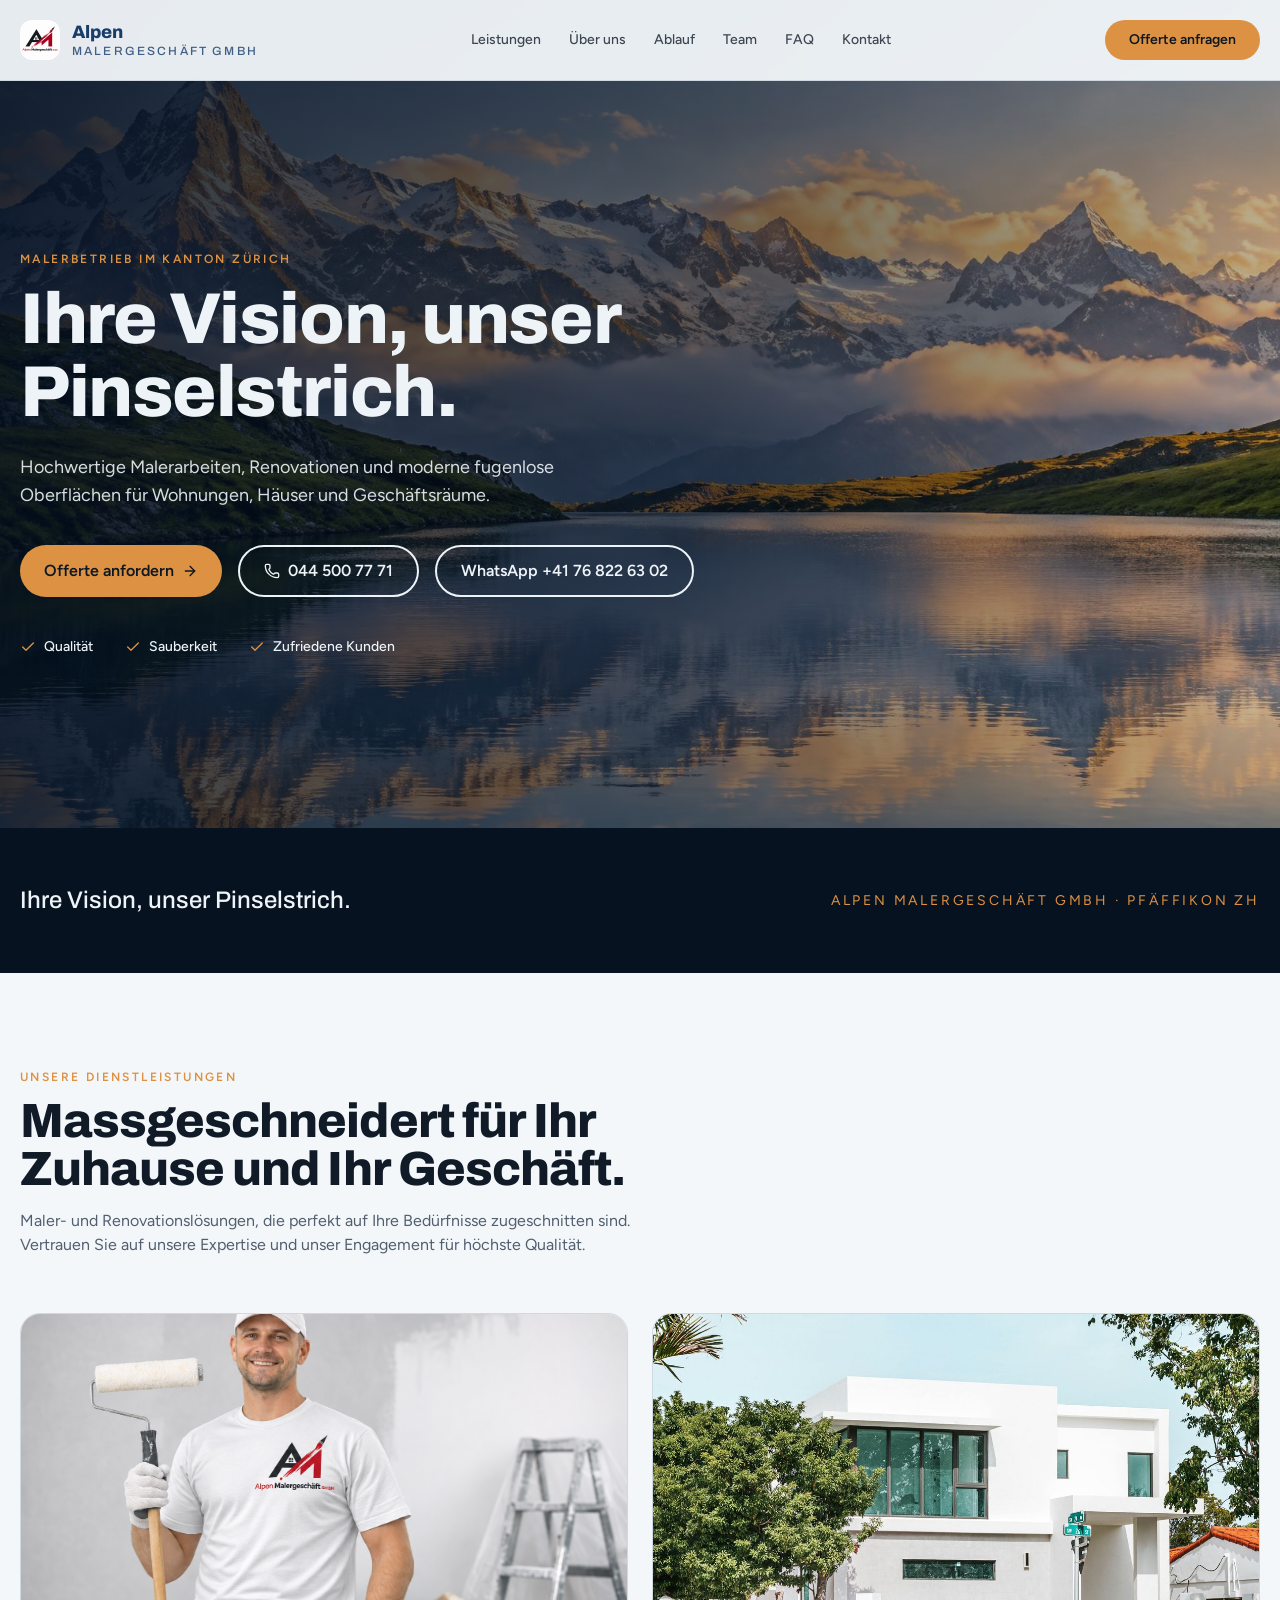
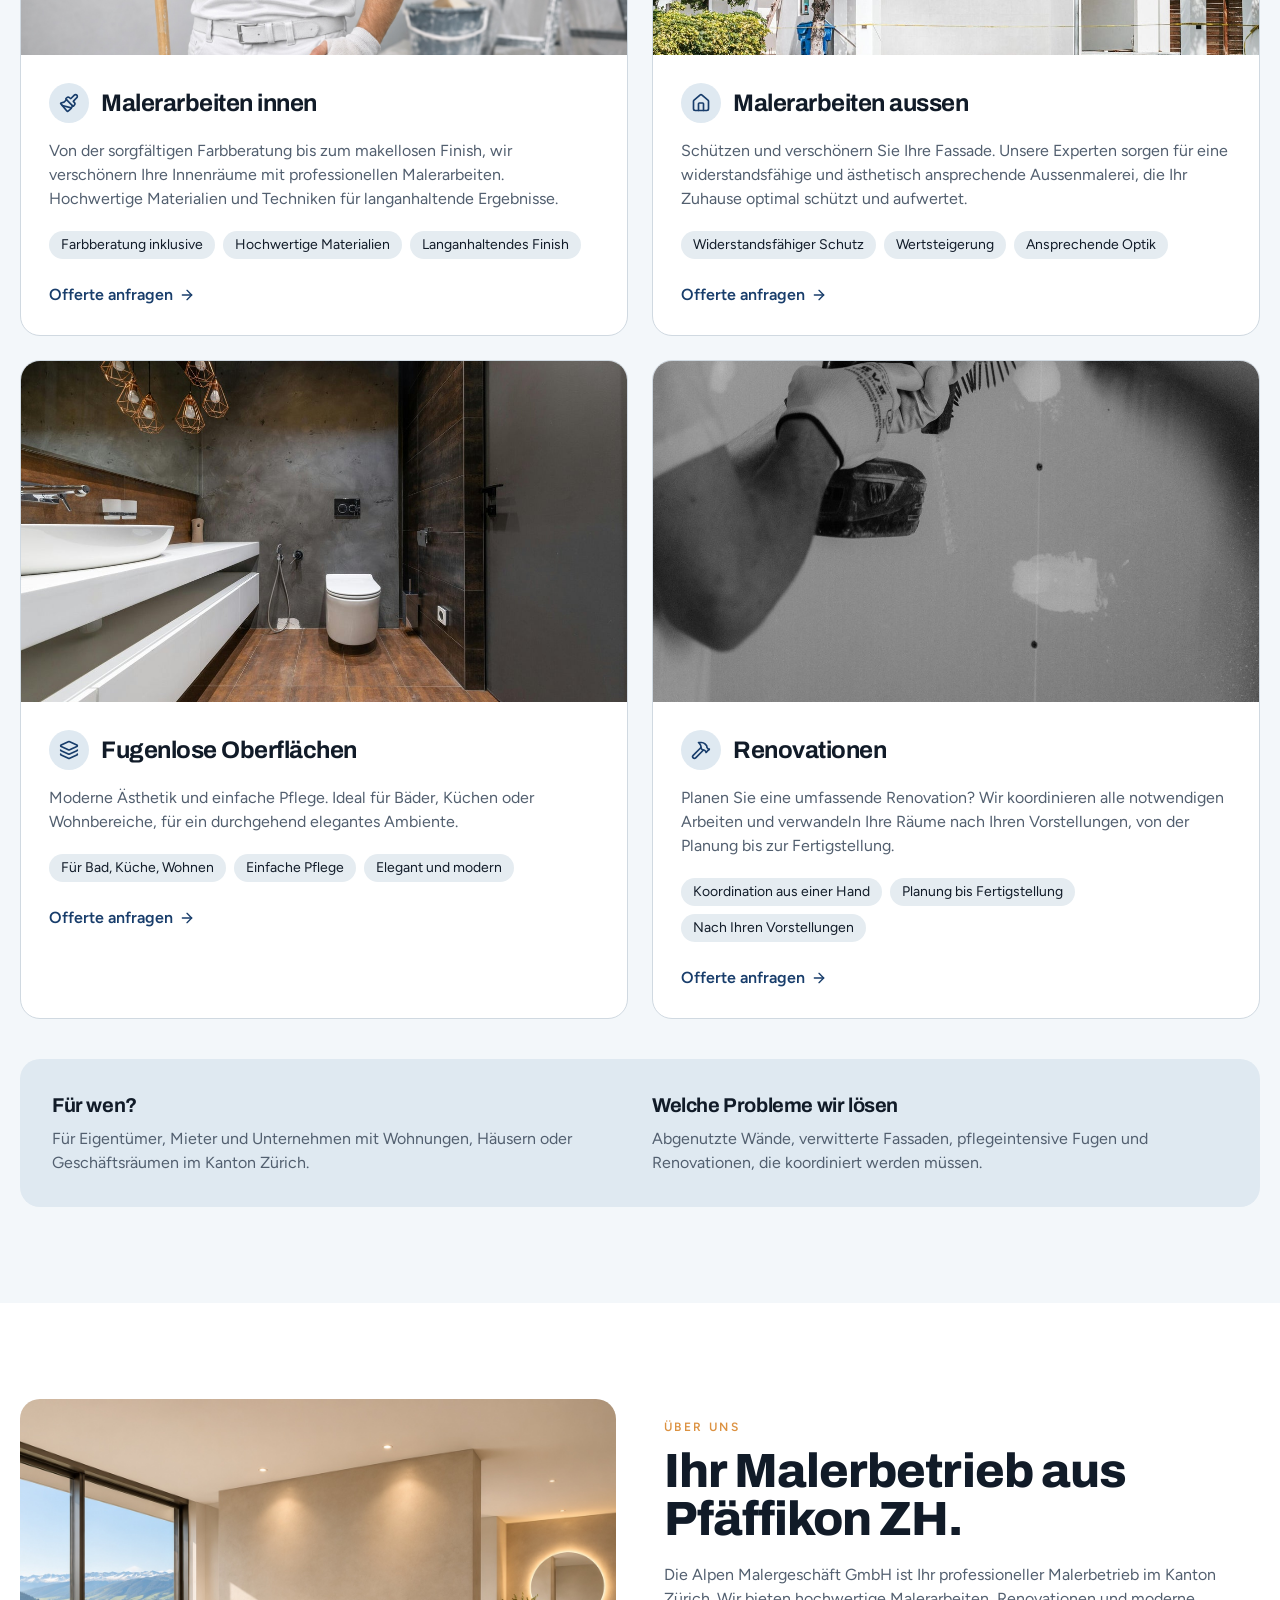
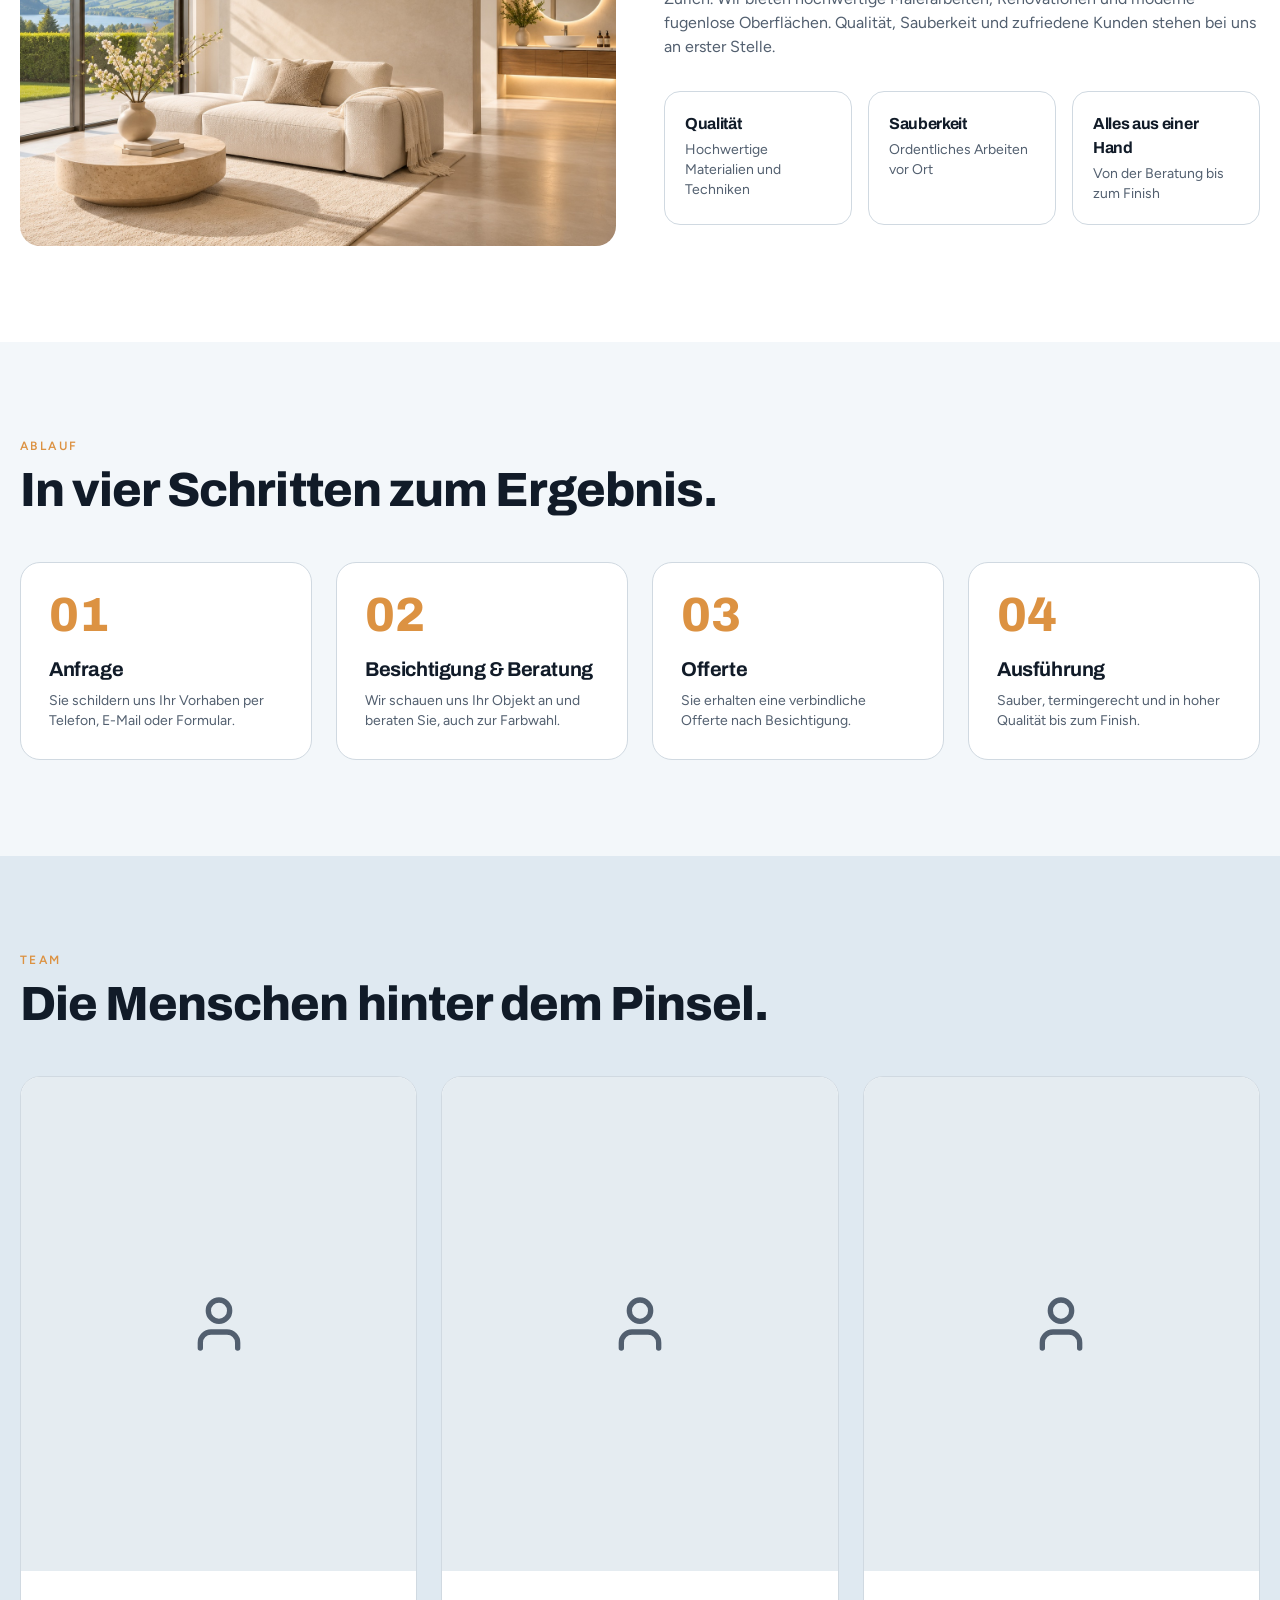
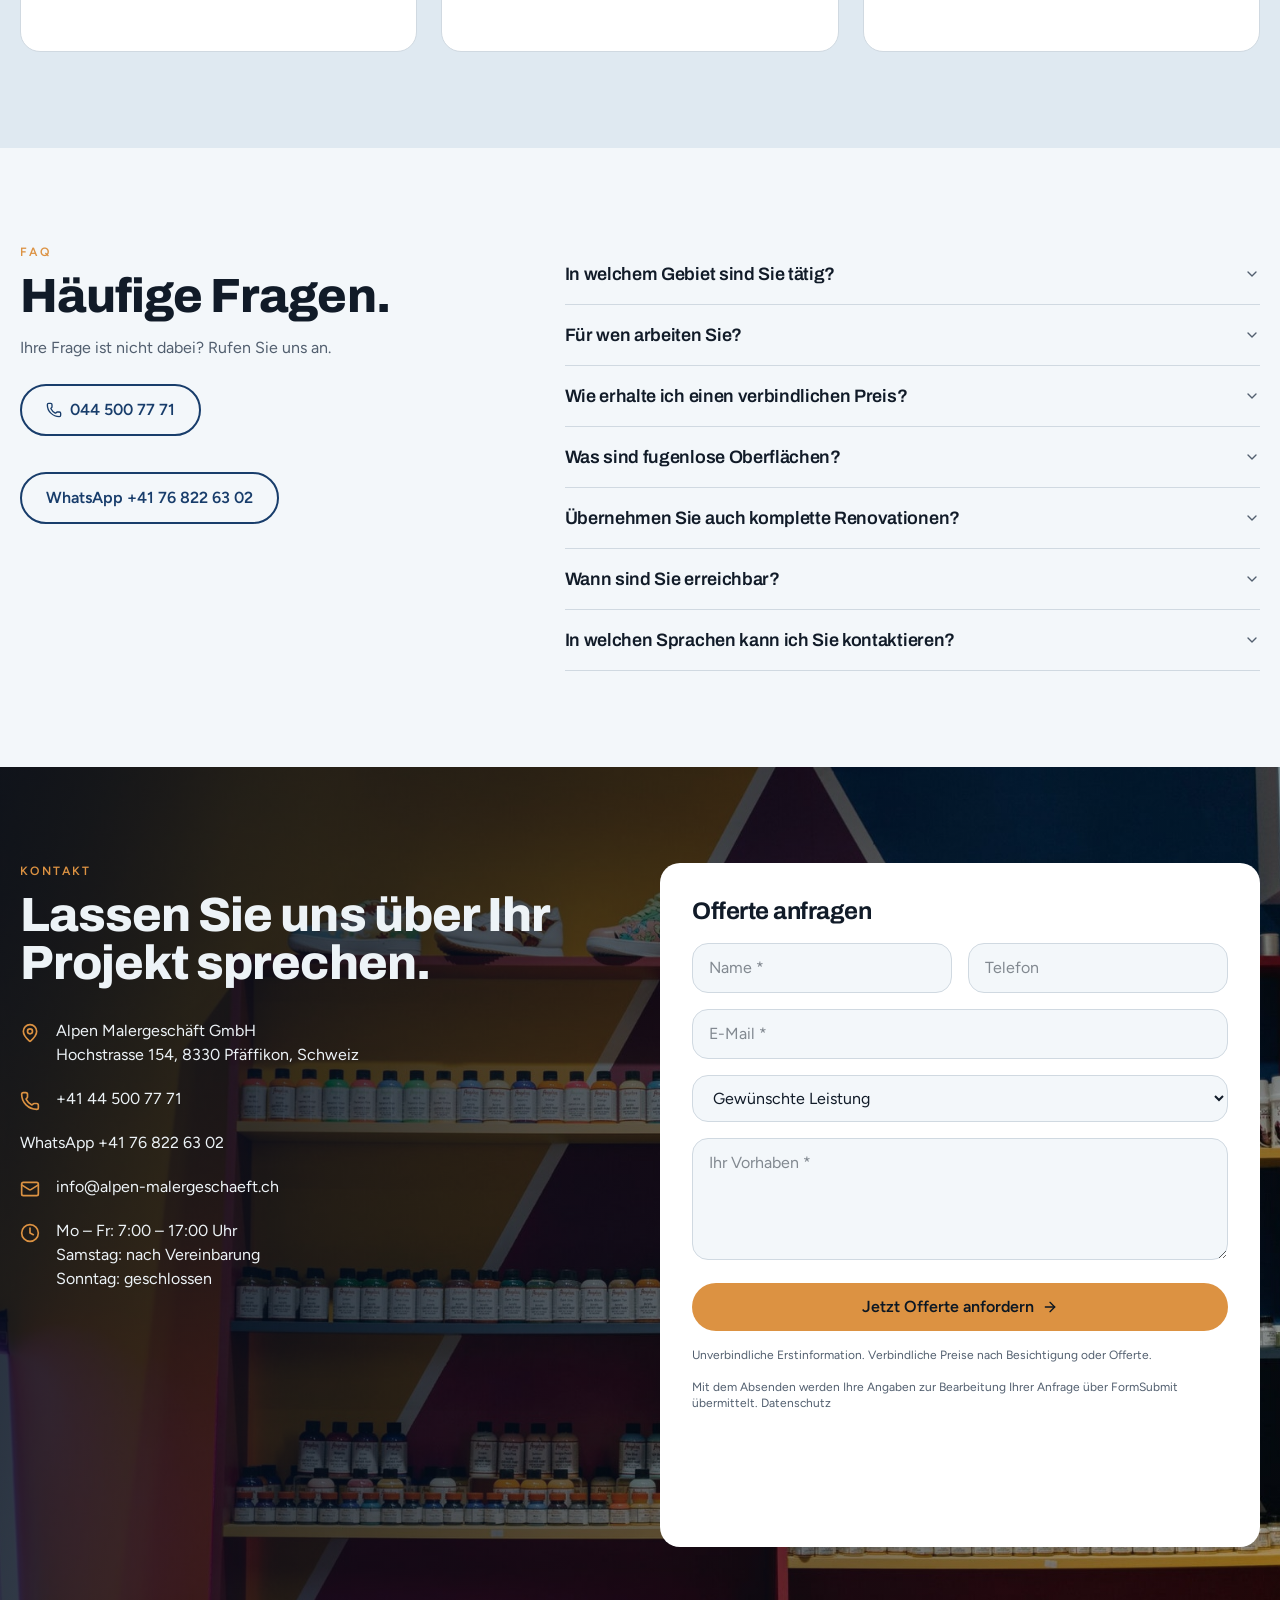
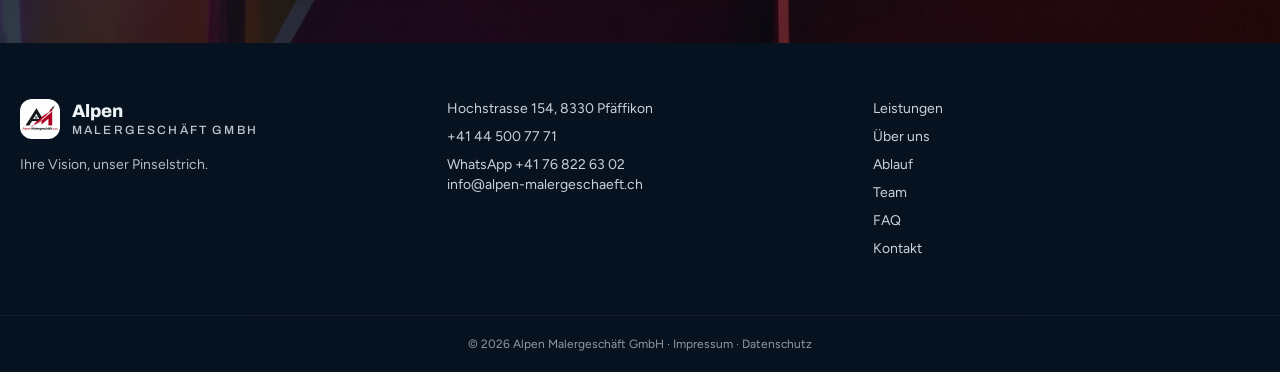
==== index.html @ bbb84a8a "Replace About logo image with interior scene and add WhatsApp contact links" ====
<!doctype html>
<html lang="de-CH"><head><meta charset="utf-8"><meta name="viewport" content="width=device-width, initial-scale=1"><link rel="stylesheet" href="assets/design.css" data-precedence="default"><link rel="stylesheet" href="https://fonts.googleapis.com/css2?family=Archivo:wght@500;700;800&amp;family=Figtree:wght@400;500;600&amp;display=swap" data-precedence="default"><title>Alpen Malergeschäft GmbH | Malerbetrieb in Pfäffikon ZH</title><meta name="description" content="Malerarbeiten innen und aussen, fugenlose Oberflächen und Renovationen im Kanton Zürich. Jetzt unverbindlich Offerte anfordern."><meta name="robots" content="index, follow"><meta property="og:title" content="Alpen Malergeschäft GmbH | Malerbetrieb in Pfäffikon ZH"><meta property="og:description" content="Malerarbeiten innen und aussen, fugenlose Oberflächen und Renovationen im Kanton Zürich. Jetzt unverbindlich Offerte anfordern."><meta property="og:type" content="website"><meta name="twitter:card" content="summary_large_image"><link rel="icon" type="image/png" href="assets/alpen-logo.png"><link rel="preconnect" href="https://fonts.googleapis.com">

<meta name="twitter:title" content="Alpen Malergeschäft GmbH | Malerbetrieb in Pfäffikon ZH"><meta name="twitter:description" content="Malerarbeiten innen und aussen, fugenlose Oberflächen und Renovationen im Kanton Zürich. Jetzt unverbindlich Offerte anfordern."><meta property="og:image" content="https://alpen-malergeschaeft.ch/assets/landscape.jpg"><meta name="twitter:image" content="https://alpen-malergeschaeft.ch/assets/landscape.jpg"><link rel="canonical" href="https://alpen-malergeschaeft.ch/"><link rel="stylesheet" href="assets/functional.css"></head><body><!--$--><div id="top"><header class="fixed inset-x-0 top-0 z-50 border-b bg-background/95 backdrop-blur transition-transform duration-300" style="transform: none;"><div class="mx-auto flex h-20 max-w-7xl items-center justify-between px-5"><a href="#top" class="flex items-center gap-3 text-primary"><img src="assets/alpen-logo-borderless.png" alt="Alpen Malergeschäft Logo" class="h-10 w-10 rounded-lg" loading="lazy" decoding="async" style="object-fit: contain;"><span class="font-display text-lg font-extrabold leading-tight">Alpen<span class="block text-xs font-medium tracking-[0.18em] uppercase opacity-80">Malergeschäft GmbH</span></span></a><nav class="hidden items-center gap-7 lg:flex"><a href="#leistungen" class="text-sm font-medium text-foreground/80 underline-offset-8 transition hover:text-primary hover:underline">Leistungen</a><a href="#ueber-uns" class="text-sm font-medium text-foreground/80 underline-offset-8 transition hover:text-primary hover:underline">Über uns</a><a href="#ablauf" class="text-sm font-medium text-foreground/80 underline-offset-8 transition hover:text-primary hover:underline">Ablauf</a><a href="#team" class="text-sm font-medium text-foreground/80 underline-offset-8 transition hover:text-primary hover:underline">Team</a><a href="#faq" class="text-sm font-medium text-foreground/80 underline-offset-8 transition hover:text-primary hover:underline">FAQ</a><a href="#kontakt" class="text-sm font-medium text-foreground/80 underline-offset-8 transition hover:text-primary hover:underline">Kontakt</a></nav><div class="flex items-center gap-3"><a href="#kontakt" class="btn-primary hidden !py-2.5 text-sm sm:inline-flex">Offerte anfragen</a><button aria-label="Menü" class="rounded-full p-2 text-primary lg:hidden" id="menu-toggle" aria-expanded="false" aria-controls="mobile-nav"><svg xmlns="http://www.w3.org/2000/svg" width="24" height="24" viewBox="0 0 24 24" fill="none" stroke="currentColor" stroke-width="2" stroke-linecap="round" stroke-linejoin="round" class="lucide lucide-menu" aria-hidden="true"><path d="M4 5h16"></path><path d="M4 12h16"></path><path d="M4 19h16"></path></svg></button></div></div><nav id="mobile-nav" hidden="" aria-label="Mobile Navigation"><a href="#leistungen" class="text-sm font-medium text-foreground/80 underline-offset-8 transition hover:text-primary hover:underline">Leistungen</a><a href="#ueber-uns" class="text-sm font-medium text-foreground/80 underline-offset-8 transition hover:text-primary hover:underline">Über uns</a><a href="#ablauf" class="text-sm font-medium text-foreground/80 underline-offset-8 transition hover:text-primary hover:underline">Ablauf</a><a href="#team" class="text-sm font-medium text-foreground/80 underline-offset-8 transition hover:text-primary hover:underline">Team</a><a href="#faq" class="text-sm font-medium text-foreground/80 underline-offset-8 transition hover:text-primary hover:underline">FAQ</a><a href="#kontakt" class="text-sm font-medium text-foreground/80 underline-offset-8 transition hover:text-primary hover:underline">Kontakt</a></nav></header><section class="relative flex min-h-[92vh] items-center overflow-hidden pt-20"><img src="assets/landscape.jpg" alt="Alpen mit Bergsee im Morgenlicht" width="1920" height="1088" class="absolute inset-0 h-full w-full object-cover" loading="eager" fetchpriority="high" decoding="async"><div class="absolute inset-0" style="background:var(--overlay)"></div><div class="relative mx-auto w-full max-w-7xl px-5 py-20 text-ink-foreground"><p class="eyebrow">Malerbetrieb im Kanton Zürich</p><h1 class="mt-4 max-w-3xl text-5xl font-extrabold leading-[1.02] sm:text-7xl">Ihre Vision, unser Pinselstrich.</h1><p class="mt-6 max-w-xl text-lg opacity-90">Hochwertige Malerarbeiten, Renovationen und moderne fugenlose Oberflächen für Wohnungen, Häuser und Geschäftsräume.</p><div class="mt-9 flex flex-wrap gap-4" style="flex-wrap: wrap;"><a href="#kontakt" class="btn-primary">Offerte anfordern <svg xmlns="http://www.w3.org/2000/svg" width="24" height="24" viewBox="0 0 24 24" fill="none" stroke="currentColor" stroke-width="2" stroke-linecap="round" stroke-linejoin="round" class="lucide lucide-arrow-right h-4 w-4" aria-hidden="true"><path d="M5 12h14"></path><path d="m12 5 7 7-7 7"></path></svg></a><a href="tel:+41445007771" class="btn-secondary"><svg xmlns="http://www.w3.org/2000/svg" width="24" height="24" viewBox="0 0 24 24" fill="none" stroke="currentColor" stroke-width="2" stroke-linecap="round" stroke-linejoin="round" class="lucide lucide-phone h-4 w-4" aria-hidden="true"><path d="M13.832 16.568a1 1 0 0 0 1.213-.303l.355-.465A2 2 0 0 1 17 15h3a2 2 0 0 1 2 2v3a2 2 0 0 1-2 2A18 18 0 0 1 2 4a2 2 0 0 1 2-2h3a2 2 0 0 1 2 2v3a2 2 0 0 1-.8 1.6l-.468.351a1 1 0 0 0-.292 1.233 14 14 0 0 0 6.392 6.384"></path></svg> 044 500 77 71</a><a href="https://wa.me/41768226302" class="btn-secondary" target="_blank" rel="noopener noreferrer" data-whatsapp="true">WhatsApp +41 76 822 63 02</a></div><ul class="mt-10 flex flex-wrap gap-x-8 gap-y-3 text-sm font-medium"><li class="flex items-center gap-2"><svg xmlns="http://www.w3.org/2000/svg" width="24" height="24" viewBox="0 0 24 24" fill="none" stroke="currentColor" stroke-width="2" stroke-linecap="round" stroke-linejoin="round" class="lucide lucide-check h-4 w-4 text-accent" aria-hidden="true"><path d="M20 6 9 17l-5-5"></path></svg>Qualität</li><li class="flex items-center gap-2"><svg xmlns="http://www.w3.org/2000/svg" width="24" height="24" viewBox="0 0 24 24" fill="none" stroke="currentColor" stroke-width="2" stroke-linecap="round" stroke-linejoin="round" class="lucide lucide-check h-4 w-4 text-accent" aria-hidden="true"><path d="M20 6 9 17l-5-5"></path></svg>Sauberkeit</li><li class="flex items-center gap-2"><svg xmlns="http://www.w3.org/2000/svg" width="24" height="24" viewBox="0 0 24 24" fill="none" stroke="currentColor" stroke-width="2" stroke-linecap="round" stroke-linejoin="round" class="lucide lucide-check h-4 w-4 text-accent" aria-hidden="true"><path d="M20 6 9 17l-5-5"></path></svg>Zufriedene Kunden</li></ul></div></section><section class="bg-ink text-ink-foreground"><div class="mx-auto grid max-w-7xl items-center gap-8 px-5 py-14 md:grid-cols-[1fr_auto]"><blockquote class="font-display text-xl font-medium leading-snug sm:text-2xl">Ihre Vision, unser Pinselstrich.</blockquote><p class="text-sm uppercase tracking-[0.2em] text-accent">Alpen Malergeschäft GmbH · Pfäffikon ZH</p></div></section><section id="leistungen" class="mx-auto max-w-7xl scroll-mt-24 px-5 py-24"><div class="max-w-2xl"><p class="eyebrow">Unsere Dienstleistungen</p><h2 class="mt-3 text-4xl font-extrabold sm:text-5xl">Massgeschneidert für Ihr Zuhause und Ihr Geschäft.</h2><p class="mt-4 text-muted-foreground">Maler- und Renovationslösungen, die perfekt auf Ihre Bedürfnisse zugeschnitten sind. Vertrauen Sie auf unsere Expertise und unser Engagement für höchste Qualität.</p></div><div class="mt-14 grid gap-6 md:grid-cols-2"><article class="card-lift group overflow-hidden border"><div class="aspect-[16/9] overflow-hidden"><img src="assets/alpen-worker-new.jpg" alt="Malerarbeiten innen" loading="lazy" class="h-full w-full object-cover transition duration-700 group-hover:scale-105" decoding="async"></div><div class="p-7"><div class="flex items-center gap-3"><span class="grid h-10 w-10 place-items-center rounded-full bg-secondary text-primary"><svg xmlns="http://www.w3.org/2000/svg" width="24" height="24" viewBox="0 0 24 24" fill="none" stroke="currentColor" stroke-width="2" stroke-linecap="round" stroke-linejoin="round" class="lucide lucide-paintbrush h-5 w-5" aria-hidden="true"><path d="m14.622 17.897-10.68-2.913"></path><path d="M18.376 2.622a1 1 0 1 1 3.002 3.002L17.36 9.643a.5.5 0 0 0 0 .707l.944.944a2.41 2.41 0 0 1 0 3.408l-.944.944a.5.5 0 0 1-.707 0L8.354 7.348a.5.5 0 0 1 0-.707l.944-.944a2.41 2.41 0 0 1 3.408 0l.944.944a.5.5 0 0 0 .707 0z"></path><path d="M9 8c-1.804 2.71-3.97 3.46-6.583 3.948a.507.507 0 0 0-.302.819l7.32 8.883a1 1 0 0 0 1.185.204C12.735 20.405 16 16.792 16 15"></path></svg></span><h3 class="text-2xl font-bold">Malerarbeiten innen</h3></div><p class="mt-4 text-muted-foreground">Von der sorgfältigen Farbberatung bis zum makellosen Finish, wir verschönern Ihre Innenräume mit professionellen Malerarbeiten. Hochwertige Materialien und Techniken für langanhaltende Ergebnisse.</p><ul class="mt-5 flex flex-wrap gap-2"><li class="rounded-full bg-muted px-3 py-1 text-sm">Farbberatung inklusive</li><li class="rounded-full bg-muted px-3 py-1 text-sm">Hochwertige Materialien</li><li class="rounded-full bg-muted px-3 py-1 text-sm">Langanhaltendes Finish</li></ul><a href="#kontakt" class="link-arrow mt-6">Offerte anfragen <svg xmlns="http://www.w3.org/2000/svg" width="24" height="24" viewBox="0 0 24 24" fill="none" stroke="currentColor" stroke-width="2" stroke-linecap="round" stroke-linejoin="round" class="lucide lucide-arrow-right h-4 w-4" aria-hidden="true"><path d="M5 12h14"></path><path d="m12 5 7 7-7 7"></path></svg></a></div></article><article class="card-lift group overflow-hidden border"><div class="aspect-[16/9] overflow-hidden"><img src="assets/exterior.jpg" alt="Malerarbeiten aussen" loading="lazy" class="h-full w-full object-cover transition duration-700 group-hover:scale-105" decoding="async"></div><div class="p-7"><div class="flex items-center gap-3"><span class="grid h-10 w-10 place-items-center rounded-full bg-secondary text-primary"><svg xmlns="http://www.w3.org/2000/svg" width="24" height="24" viewBox="0 0 24 24" fill="none" stroke="currentColor" stroke-width="2" stroke-linecap="round" stroke-linejoin="round" class="lucide lucide-house h-5 w-5" aria-hidden="true"><path d="M15 21v-8a1 1 0 0 0-1-1h-4a1 1 0 0 0-1 1v8"></path><path d="M3 10a2 2 0 0 1 .709-1.528l7-6a2 2 0 0 1 2.582 0l7 6A2 2 0 0 1 21 10v9a2 2 0 0 1-2 2H5a2 2 0 0 1-2-2z"></path></svg></span><h3 class="text-2xl font-bold">Malerarbeiten aussen</h3></div><p class="mt-4 text-muted-foreground">Schützen und verschönern Sie Ihre Fassade. Unsere Experten sorgen für eine widerstandsfähige und ästhetisch ansprechende Aussenmalerei, die Ihr Zuhause optimal schützt und aufwertet.</p><ul class="mt-5 flex flex-wrap gap-2"><li class="rounded-full bg-muted px-3 py-1 text-sm">Widerstandsfähiger Schutz</li><li class="rounded-full bg-muted px-3 py-1 text-sm">Wertsteigerung</li><li class="rounded-full bg-muted px-3 py-1 text-sm">Ansprechende Optik</li></ul><a href="#kontakt" class="link-arrow mt-6">Offerte anfragen <svg xmlns="http://www.w3.org/2000/svg" width="24" height="24" viewBox="0 0 24 24" fill="none" stroke="currentColor" stroke-width="2" stroke-linecap="round" stroke-linejoin="round" class="lucide lucide-arrow-right h-4 w-4" aria-hidden="true"><path d="M5 12h14"></path><path d="m12 5 7 7-7 7"></path></svg></a></div></article><article class="card-lift group overflow-hidden border"><div class="aspect-[16/9] overflow-hidden"><img src="assets/fugenlos.jpg" alt="Fugenlose Oberflächen" loading="lazy" class="h-full w-full object-cover transition duration-700 group-hover:scale-105" decoding="async"></div><div class="p-7"><div class="flex items-center gap-3"><span class="grid h-10 w-10 place-items-center rounded-full bg-secondary text-primary"><svg xmlns="http://www.w3.org/2000/svg" width="24" height="24" viewBox="0 0 24 24" fill="none" stroke="currentColor" stroke-width="2" stroke-linecap="round" stroke-linejoin="round" class="lucide lucide-layers h-5 w-5" aria-hidden="true"><path d="M12.83 2.18a2 2 0 0 0-1.66 0L2.6 6.08a1 1 0 0 0 0 1.83l8.58 3.91a2 2 0 0 0 1.66 0l8.58-3.9a1 1 0 0 0 0-1.83z"></path><path d="M2 12a1 1 0 0 0 .58.91l8.6 3.91a2 2 0 0 0 1.65 0l8.58-3.9A1 1 0 0 0 22 12"></path><path d="M2 17a1 1 0 0 0 .58.91l8.6 3.91a2 2 0 0 0 1.65 0l8.58-3.9A1 1 0 0 0 22 17"></path></svg></span><h3 class="text-2xl font-bold">Fugenlose Oberflächen</h3></div><p class="mt-4 text-muted-foreground">Moderne Ästhetik und einfache Pflege. Ideal für Bäder, Küchen oder Wohnbereiche, für ein durchgehend elegantes Ambiente.</p><ul class="mt-5 flex flex-wrap gap-2"><li class="rounded-full bg-muted px-3 py-1 text-sm">Für Bad, Küche, Wohnen</li><li class="rounded-full bg-muted px-3 py-1 text-sm">Einfache Pflege</li><li class="rounded-full bg-muted px-3 py-1 text-sm">Elegant und modern</li></ul><a href="#kontakt" class="link-arrow mt-6">Offerte anfragen <svg xmlns="http://www.w3.org/2000/svg" width="24" height="24" viewBox="0 0 24 24" fill="none" stroke="currentColor" stroke-width="2" stroke-linecap="round" stroke-linejoin="round" class="lucide lucide-arrow-right h-4 w-4" aria-hidden="true"><path d="M5 12h14"></path><path d="m12 5 7 7-7 7"></path></svg></a></div></article><article class="card-lift group overflow-hidden border"><div class="aspect-[16/9] overflow-hidden"><img src="assets/renovation.jpg" alt="Renovationen" loading="lazy" class="h-full w-full object-cover transition duration-700 group-hover:scale-105" decoding="async"></div><div class="p-7"><div class="flex items-center gap-3"><span class="grid h-10 w-10 place-items-center rounded-full bg-secondary text-primary"><svg xmlns="http://www.w3.org/2000/svg" width="24" height="24" viewBox="0 0 24 24" fill="none" stroke="currentColor" stroke-width="2" stroke-linecap="round" stroke-linejoin="round" class="lucide lucide-hammer h-5 w-5" aria-hidden="true"><path d="m15 12-9.373 9.373a1 1 0 0 1-3.001-3L12 9"></path><path d="m18 15 4-4"></path><path d="m21.5 11.5-1.914-1.914A2 2 0 0 1 19 8.172v-.344a2 2 0 0 0-.586-1.414l-1.657-1.657A6 6 0 0 0 12.516 3H9l1.243 1.243A6 6 0 0 1 12 8.485V10l2 2h1.172a2 2 0 0 1 1.414.586L18.5 14.5"></path></svg></span><h3 class="text-2xl font-bold">Renovationen</h3></div><p class="mt-4 text-muted-foreground">Planen Sie eine umfassende Renovation? Wir koordinieren alle notwendigen Arbeiten und verwandeln Ihre Räume nach Ihren Vorstellungen, von der Planung bis zur Fertigstellung.</p><ul class="mt-5 flex flex-wrap gap-2"><li class="rounded-full bg-muted px-3 py-1 text-sm">Koordination aus einer Hand</li><li class="rounded-full bg-muted px-3 py-1 text-sm">Planung bis Fertigstellung</li><li class="rounded-full bg-muted px-3 py-1 text-sm">Nach Ihren Vorstellungen</li></ul><a href="#kontakt" class="link-arrow mt-6">Offerte anfragen <svg xmlns="http://www.w3.org/2000/svg" width="24" height="24" viewBox="0 0 24 24" fill="none" stroke="currentColor" stroke-width="2" stroke-linecap="round" stroke-linejoin="round" class="lucide lucide-arrow-right h-4 w-4" aria-hidden="true"><path d="M5 12h14"></path><path d="m12 5 7 7-7 7"></path></svg></a></div></article></div><div class="mt-10 grid gap-6 rounded-2xl bg-secondary p-8 md:grid-cols-2"><div><h3 class="text-xl font-bold">Für wen?</h3><p class="mt-2 text-muted-foreground">Für Eigentümer, Mieter und Unternehmen mit Wohnungen, Häusern oder Geschäftsräumen im Kanton Zürich.</p></div><div><h3 class="text-xl font-bold">Welche Probleme wir lösen</h3><p class="mt-2 text-muted-foreground">Abgenutzte Wände, verwitterte Fassaden, pflegeintensive Fugen und Renovationen, die koordiniert werden müssen.</p></div></div></section><section id="ueber-uns" class="scroll-mt-24 bg-card"><div class="mx-auto grid max-w-7xl items-center gap-12 px-5 py-24 lg:grid-cols-2"><img src="assets/about-interior.jpg" alt="Heller Wohnraum mit warmen Wandoberflächen und Blick ins Grüne" loading="lazy" class="aspect-[4/3] w-full rounded-2xl object-cover" decoding="async"><div><p class="eyebrow">Über uns</p><h2 class="mt-3 text-4xl font-extrabold sm:text-5xl">Ihr Malerbetrieb aus Pfäffikon ZH.</h2><p class="mt-5 text-muted-foreground">Die Alpen Malergeschäft GmbH ist Ihr professioneller Malerbetrieb im Kanton Zürich. Wir bieten hochwertige Malerarbeiten, Renovationen und moderne fugenlose Oberflächen. Qualität, Sauberkeit und zufriedene Kunden stehen bei uns an erster Stelle.</p><div class="mt-8 grid gap-4 sm:grid-cols-3"><div class="rounded-xl border p-5"><h3 class="font-bold">Qualität</h3><p class="mt-1 text-sm text-muted-foreground">Hochwertige Materialien und Techniken</p></div><div class="rounded-xl border p-5"><h3 class="font-bold">Sauberkeit</h3><p class="mt-1 text-sm text-muted-foreground">Ordentliches Arbeiten vor Ort</p></div><div class="rounded-xl border p-5"><h3 class="font-bold">Alles aus einer Hand</h3><p class="mt-1 text-sm text-muted-foreground">Von der Beratung bis zum Finish</p></div></div></div></div></section><section id="ablauf" class="mx-auto max-w-7xl scroll-mt-24 px-5 py-24"><p class="eyebrow">Ablauf</p><h2 class="mt-3 text-4xl font-extrabold sm:text-5xl">In vier Schritten zum Ergebnis.</h2><ol class="mt-12 grid gap-6 sm:grid-cols-2 lg:grid-cols-4"><li class="card-lift border p-7"><span class="font-display text-5xl font-extrabold text-accent">0<!-- -->1</span><h3 class="mt-4 text-xl font-bold">Anfrage</h3><p class="mt-2 text-sm text-muted-foreground">Sie schildern uns Ihr Vorhaben per Telefon, E-Mail oder Formular.</p></li><li class="card-lift border p-7"><span class="font-display text-5xl font-extrabold text-accent">0<!-- -->2</span><h3 class="mt-4 text-xl font-bold">Besichtigung &amp; Beratung</h3><p class="mt-2 text-sm text-muted-foreground">Wir schauen uns Ihr Objekt an und beraten Sie, auch zur Farbwahl.</p></li><li class="card-lift border p-7"><span class="font-display text-5xl font-extrabold text-accent">0<!-- -->3</span><h3 class="mt-4 text-xl font-bold">Offerte</h3><p class="mt-2 text-sm text-muted-foreground">Sie erhalten eine verbindliche Offerte nach Besichtigung.</p></li><li class="card-lift border p-7"><span class="font-display text-5xl font-extrabold text-accent">0<!-- -->4</span><h3 class="mt-4 text-xl font-bold">Ausführung</h3><p class="mt-2 text-sm text-muted-foreground">Sauber, termingerecht und in hoher Qualität bis zum Finish.</p></li></ol></section><section id="team" class="scroll-mt-24 bg-secondary"><div class="mx-auto max-w-7xl px-5 py-24"><p class="eyebrow">Team</p><h2 class="mt-3 text-4xl font-extrabold sm:text-5xl">Die Menschen hinter dem Pinsel.</h2><div class="mt-12 grid gap-6 sm:grid-cols-3"><div class="card-lift overflow-hidden border"><div class="grid aspect-[4/5] place-items-center bg-muted text-muted-foreground"><svg xmlns="http://www.w3.org/2000/svg" width="24" height="24" viewBox="0 0 24 24" fill="none" stroke="currentColor" stroke-width="2" stroke-linecap="round" stroke-linejoin="round" class="lucide lucide-user h-16 w-16" aria-hidden="true"><path d="M19 21v-2a4 4 0 0 0-4-4H9a4 4 0 0 0-4 4v2"></path><circle cx="12" cy="7" r="4"></circle></svg></div><div class="p-5"><h3 class="font-bold"></h3><p class="text-sm text-muted-foreground"></p></div></div><div class="card-lift overflow-hidden border"><div class="grid aspect-[4/5] place-items-center bg-muted text-muted-foreground"><svg xmlns="http://www.w3.org/2000/svg" width="24" height="24" viewBox="0 0 24 24" fill="none" stroke="currentColor" stroke-width="2" stroke-linecap="round" stroke-linejoin="round" class="lucide lucide-user h-16 w-16" aria-hidden="true"><path d="M19 21v-2a4 4 0 0 0-4-4H9a4 4 0 0 0-4 4v2"></path><circle cx="12" cy="7" r="4"></circle></svg></div><div class="p-5"><h3 class="font-bold"></h3><p class="text-sm text-muted-foreground"></p></div></div><div class="card-lift overflow-hidden border"><div class="grid aspect-[4/5] place-items-center bg-muted text-muted-foreground"><svg xmlns="http://www.w3.org/2000/svg" width="24" height="24" viewBox="0 0 24 24" fill="none" stroke="currentColor" stroke-width="2" stroke-linecap="round" stroke-linejoin="round" class="lucide lucide-user h-16 w-16" aria-hidden="true"><path d="M19 21v-2a4 4 0 0 0-4-4H9a4 4 0 0 0-4 4v2"></path><circle cx="12" cy="7" r="4"></circle></svg></div><div class="p-5"><h3 class="font-bold"></h3><p class="text-sm text-muted-foreground"></p></div></div></div></div></section><section id="faq" class="mx-auto grid max-w-7xl scroll-mt-24 gap-12 px-5 py-24 lg:grid-cols-[1fr_1.4fr]"><div><p class="eyebrow">FAQ</p><h2 class="mt-3 text-4xl font-extrabold sm:text-5xl">Häufige Fragen.</h2><p class="mt-4 text-muted-foreground">Ihre Frage ist nicht dabei? Rufen Sie uns an.</p><a href="tel:+41445007771" class="btn-secondary-dark mt-6"><svg xmlns="http://www.w3.org/2000/svg" width="24" height="24" viewBox="0 0 24 24" fill="none" stroke="currentColor" stroke-width="2" stroke-linecap="round" stroke-linejoin="round" class="lucide lucide-phone h-4 w-4" aria-hidden="true"><path d="M13.832 16.568a1 1 0 0 0 1.213-.303l.355-.465A2 2 0 0 1 17 15h3a2 2 0 0 1 2 2v3a2 2 0 0 1-2 2A18 18 0 0 1 2 4a2 2 0 0 1 2-2h3a2 2 0 0 1 2 2v3a2 2 0 0 1-.8 1.6l-.468.351a1 1 0 0 0-.292 1.233 14 14 0 0 0 6.392 6.384"></path></svg> 044 500 77 71</a><div style="margin-top: 12px;"><a href="https://wa.me/41768226302" class="btn-secondary-dark mt-6" target="_blank" rel="noopener noreferrer" data-whatsapp="true">WhatsApp +41 76 822 63 02</a></div></div><div data-orientation="vertical"><div data-state="closed" data-orientation="vertical" class="border-b"><h3 data-orientation="vertical" data-state="closed" class="flex"><button type="button" aria-expanded="false" data-state="closed" data-orientation="vertical" id="faq-question-0" class="flex flex-1 items-center justify-between py-4 cursor-pointer transition-all hover:underline [&amp;[data-state=open]&gt;svg]:rotate-180 text-left text-lg font-semibold" data-radix-collection-item="" aria-controls="faq-answer-0">In welchem Gebiet sind Sie tätig?<svg xmlns="http://www.w3.org/2000/svg" width="24" height="24" viewBox="0 0 24 24" fill="none" stroke="currentColor" stroke-width="2" stroke-linecap="round" stroke-linejoin="round" class="lucide lucide-chevron-down h-4 w-4 shrink-0 text-muted-foreground transition-transform duration-200" aria-hidden="true"><path d="m6 9 6 6 6-6"></path></svg></button></h3><div id="faq-answer-0" class="faq-answer" hidden="" role="region" aria-labelledby="faq-question-0">Wir sind ein Malerbetrieb im Kanton Zürich mit Sitz an der Hochstrasse 154 in 8330 Pfäffikon.</div></div><div data-state="closed" data-orientation="vertical" class="border-b"><h3 data-orientation="vertical" data-state="closed" class="flex"><button type="button" aria-expanded="false" data-state="closed" data-orientation="vertical" id="faq-question-1" class="flex flex-1 items-center justify-between py-4 cursor-pointer transition-all hover:underline [&amp;[data-state=open]&gt;svg]:rotate-180 text-left text-lg font-semibold" data-radix-collection-item="" aria-controls="faq-answer-1">Für wen arbeiten Sie?<svg xmlns="http://www.w3.org/2000/svg" width="24" height="24" viewBox="0 0 24 24" fill="none" stroke="currentColor" stroke-width="2" stroke-linecap="round" stroke-linejoin="round" class="lucide lucide-chevron-down h-4 w-4 shrink-0 text-muted-foreground transition-transform duration-200" aria-hidden="true"><path d="m6 9 6 6 6-6"></path></svg></button></h3><div id="faq-answer-1" class="faq-answer" hidden="" role="region" aria-labelledby="faq-question-1">Wir arbeiten für Wohnungen, Häuser und Geschäftsräume, also für Privatpersonen wie auch für Unternehmen.</div></div><div data-state="closed" data-orientation="vertical" class="border-b"><h3 data-orientation="vertical" data-state="closed" class="flex"><button type="button" aria-expanded="false" data-state="closed" data-orientation="vertical" id="faq-question-2" class="flex flex-1 items-center justify-between py-4 cursor-pointer transition-all hover:underline [&amp;[data-state=open]&gt;svg]:rotate-180 text-left text-lg font-semibold" data-radix-collection-item="" aria-controls="faq-answer-2">Wie erhalte ich einen verbindlichen Preis?<svg xmlns="http://www.w3.org/2000/svg" width="24" height="24" viewBox="0 0 24 24" fill="none" stroke="currentColor" stroke-width="2" stroke-linecap="round" stroke-linejoin="round" class="lucide lucide-chevron-down h-4 w-4 shrink-0 text-muted-foreground transition-transform duration-200" aria-hidden="true"><path d="m6 9 6 6 6-6"></path></svg></button></h3><div id="faq-answer-2" class="faq-answer" hidden="" role="region" aria-labelledby="faq-question-2">Verbindliche Preise erhalten Sie nach einer Besichtigung oder mit einer Offerte. Fordern Sie diese einfach unverbindlich bei uns an.</div></div><div data-state="closed" data-orientation="vertical" class="border-b"><h3 data-orientation="vertical" data-state="closed" class="flex"><button type="button" aria-expanded="false" data-state="closed" data-orientation="vertical" id="faq-question-3" class="flex flex-1 items-center justify-between py-4 cursor-pointer transition-all hover:underline [&amp;[data-state=open]&gt;svg]:rotate-180 text-left text-lg font-semibold" data-radix-collection-item="" aria-controls="faq-answer-3">Was sind fugenlose Oberflächen?<svg xmlns="http://www.w3.org/2000/svg" width="24" height="24" viewBox="0 0 24 24" fill="none" stroke="currentColor" stroke-width="2" stroke-linecap="round" stroke-linejoin="round" class="lucide lucide-chevron-down h-4 w-4 shrink-0 text-muted-foreground transition-transform duration-200" aria-hidden="true"><path d="m6 9 6 6 6-6"></path></svg></button></h3><div id="faq-answer-3" class="faq-answer" hidden="" role="region" aria-labelledby="faq-question-3">Durchgehende Oberflächen ohne Fugen, ideal für Bäder, Küchen oder Wohnbereiche. Sie wirken modern und sind einfach zu pflegen.</div></div><div data-state="closed" data-orientation="vertical" class="border-b"><h3 data-orientation="vertical" data-state="closed" class="flex"><button type="button" aria-expanded="false" data-state="closed" data-orientation="vertical" id="faq-question-4" class="flex flex-1 items-center justify-between py-4 cursor-pointer transition-all hover:underline [&amp;[data-state=open]&gt;svg]:rotate-180 text-left text-lg font-semibold" data-radix-collection-item="" aria-controls="faq-answer-4">Übernehmen Sie auch komplette Renovationen?<svg xmlns="http://www.w3.org/2000/svg" width="24" height="24" viewBox="0 0 24 24" fill="none" stroke="currentColor" stroke-width="2" stroke-linecap="round" stroke-linejoin="round" class="lucide lucide-chevron-down h-4 w-4 shrink-0 text-muted-foreground transition-transform duration-200" aria-hidden="true"><path d="m6 9 6 6 6-6"></path></svg></button></h3><div id="faq-answer-4" class="faq-answer" hidden="" role="region" aria-labelledby="faq-question-4">Ja. Wir koordinieren alle notwendigen Arbeiten, von der Planung bis zur Fertigstellung.</div></div><div data-state="closed" data-orientation="vertical" class="border-b"><h3 data-orientation="vertical" data-state="closed" class="flex"><button type="button" aria-expanded="false" data-state="closed" data-orientation="vertical" id="faq-question-5" class="flex flex-1 items-center justify-between py-4 cursor-pointer transition-all hover:underline [&amp;[data-state=open]&gt;svg]:rotate-180 text-left text-lg font-semibold" data-radix-collection-item="" aria-controls="faq-answer-5">Wann sind Sie erreichbar?<svg xmlns="http://www.w3.org/2000/svg" width="24" height="24" viewBox="0 0 24 24" fill="none" stroke="currentColor" stroke-width="2" stroke-linecap="round" stroke-linejoin="round" class="lucide lucide-chevron-down h-4 w-4 shrink-0 text-muted-foreground transition-transform duration-200" aria-hidden="true"><path d="m6 9 6 6 6-6"></path></svg></button></h3><div id="faq-answer-5" class="faq-answer" hidden="" role="region" aria-labelledby="faq-question-5">Montag bis Freitag von 7:00 bis 17:00 Uhr. Samstag nach Vereinbarung, Sonntag geschlossen.</div></div><div data-state="closed" data-orientation="vertical" class="border-b"><h3 data-orientation="vertical" data-state="closed" class="flex"><button type="button" aria-expanded="false" data-state="closed" data-orientation="vertical" id="faq-question-6" class="flex flex-1 items-center justify-between py-4 cursor-pointer transition-all hover:underline [&amp;[data-state=open]&gt;svg]:rotate-180 text-left text-lg font-semibold" data-radix-collection-item="" aria-controls="faq-answer-6">In welchen Sprachen kann ich Sie kontaktieren?<svg xmlns="http://www.w3.org/2000/svg" width="24" height="24" viewBox="0 0 24 24" fill="none" stroke="currentColor" stroke-width="2" stroke-linecap="round" stroke-linejoin="round" class="lucide lucide-chevron-down h-4 w-4 shrink-0 text-muted-foreground transition-transform duration-200" aria-hidden="true"><path d="m6 9 6 6 6-6"></path></svg></button></h3><div id="faq-answer-6" class="faq-answer" hidden="" role="region" aria-labelledby="faq-question-6">Neben Deutsch können Sie uns auch auf Albanisch oder Englisch schreiben.</div></div></div></section><section id="kontakt" class="relative scroll-mt-20 overflow-hidden"><img src="assets/contact.jpg" alt="" class="absolute inset-0 h-full w-full object-cover" loading="lazy" decoding="async"><div class="absolute inset-0" style="background:var(--overlay)"></div><div class="relative mx-auto grid max-w-7xl gap-10 px-5 py-24 lg:grid-cols-2"><div class="text-ink-foreground"><p class="eyebrow">Kontakt</p><h2 class="mt-3 text-4xl font-extrabold sm:text-5xl">Lassen Sie uns über Ihr Projekt sprechen.</h2><ul class="mt-8 space-y-5"><li class="flex gap-4"><svg xmlns="http://www.w3.org/2000/svg" width="24" height="24" viewBox="0 0 24 24" fill="none" stroke="currentColor" stroke-width="2" stroke-linecap="round" stroke-linejoin="round" class="lucide lucide-map-pin mt-1 h-5 w-5 shrink-0 text-accent" aria-hidden="true"><path d="M20 10c0 4.993-5.539 10.193-7.399 11.799a1 1 0 0 1-1.202 0C9.539 20.193 4 14.993 4 10a8 8 0 0 1 16 0"></path><circle cx="12" cy="10" r="3"></circle></svg><span>Alpen Malergeschäft GmbH<br>Hochstrasse 154, 8330 Pfäffikon, Schweiz</span></li><li class="flex gap-4"><svg xmlns="http://www.w3.org/2000/svg" width="24" height="24" viewBox="0 0 24 24" fill="none" stroke="currentColor" stroke-width="2" stroke-linecap="round" stroke-linejoin="round" class="lucide lucide-phone mt-1 h-5 w-5 shrink-0 text-accent" aria-hidden="true"><path d="M13.832 16.568a1 1 0 0 0 1.213-.303l.355-.465A2 2 0 0 1 17 15h3a2 2 0 0 1 2 2v3a2 2 0 0 1-2 2A18 18 0 0 1 2 4a2 2 0 0 1 2-2h3a2 2 0 0 1 2 2v3a2 2 0 0 1-.8 1.6l-.468.351a1 1 0 0 0-.292 1.233 14 14 0 0 0 6.392 6.384"></path></svg><a href="tel:+41445007771" class="hover:underline">+41 44 500 77 71</a></li><div style="margin-top: 10px;"><a href="https://wa.me/41768226302" class="hover:underline" target="_blank" rel="noopener noreferrer" data-whatsapp="true">WhatsApp +41 76 822 63 02</a></div><li class="flex gap-4"><svg xmlns="http://www.w3.org/2000/svg" width="24" height="24" viewBox="0 0 24 24" fill="none" stroke="currentColor" stroke-width="2" stroke-linecap="round" stroke-linejoin="round" class="lucide lucide-mail mt-1 h-5 w-5 shrink-0 text-accent" aria-hidden="true"><path d="m22 7-8.991 5.727a2 2 0 0 1-2.009 0L2 7"></path><rect x="2" y="4" width="20" height="16" rx="2"></rect></svg><a href="mailto:info@alpen-malergeschaeft.ch" class="hover:underline">info@alpen-malergeschaeft.ch</a></li><li class="flex gap-4"><svg xmlns="http://www.w3.org/2000/svg" width="24" height="24" viewBox="0 0 24 24" fill="none" stroke="currentColor" stroke-width="2" stroke-linecap="round" stroke-linejoin="round" class="lucide lucide-clock mt-1 h-5 w-5 shrink-0 text-accent" aria-hidden="true"><circle cx="12" cy="12" r="10"></circle><path d="M12 6v6l4 2"></path></svg><span>Mo – Fr: 7:00 – 17:00 Uhr<br>Samstag: nach Vereinbarung<br>Sonntag: geschlossen</span></li></ul><iframe title="Karte" src="https://maps.google.com/maps?q=Hochstrasse%20154%2C%208330%20Pf%C3%A4ffikon&amp;z=15&amp;output=embed" loading="lazy" class="mt-8 h-56 w-full rounded-2xl border-0"></iframe></div><form class="space-y-4 rounded-2xl bg-card p-6 sm:p-8" id="quote-form" method="POST" action="https://formsubmit.co/info@alpen-malergeschaeft.ch"><p id="form-status" role="status" hidden=""></p><h3 class="text-2xl font-bold">Offerte anfragen</h3><div class="grid gap-4 sm:grid-cols-2"><div><input placeholder="Name *" class="w-full rounded-xl border bg-background px-4 py-3 outline-none transition focus:border-primary focus:ring-4 focus:ring-primary/15" name="name" id="quote-name" aria-label="Name" required="" autocomplete="name"></div><div><input placeholder="Telefon" class="w-full rounded-xl border bg-background px-4 py-3 outline-none transition focus:border-primary focus:ring-4 focus:ring-primary/15" name="phone" id="quote-phone" aria-label="Telefon" type="tel" autocomplete="tel"></div></div><div><input type="email" placeholder="E-Mail *" class="w-full rounded-xl border bg-background px-4 py-3 outline-none transition focus:border-primary focus:ring-4 focus:ring-primary/15" name="email" id="quote-email" aria-label="E-Mail" required="" autocomplete="email"></div><select name="service" class="w-full rounded-xl border bg-background px-4 py-3 outline-none transition focus:border-primary focus:ring-4 focus:ring-primary/15" id="quote-service" aria-label="Gewünschte Leistung"><option value="" disabled="" selected="">Gewünschte Leistung</option><option>Malerarbeiten innen</option><option>Malerarbeiten aussen</option><option>Fugenlose Oberflächen</option><option>Renovationen</option></select><div><textarea name="msg" rows="4" placeholder="Ihr Vorhaben *" class="w-full rounded-xl border bg-background px-4 py-3 outline-none transition focus:border-primary focus:ring-4 focus:ring-primary/15" id="quote-msg" aria-label="Ihr Vorhaben" required=""></textarea></div><button class="btn-primary w-full">Jetzt Offerte anfordern <svg xmlns="http://www.w3.org/2000/svg" width="24" height="24" viewBox="0 0 24 24" fill="none" stroke="currentColor" stroke-width="2" stroke-linecap="round" stroke-linejoin="round" class="lucide lucide-arrow-right h-4 w-4" aria-hidden="true"><path d="M5 12h14"></path><path d="m12 5 7 7-7 7"></path></svg></button><p class="text-xs text-muted-foreground">Unverbindliche Erstinformation. Verbindliche Preise nach Besichtigung oder Offerte.</p><input type="hidden" name="_subject" value="Neue Offertanfrage – Alpen Malergeschäft GmbH"><input type="hidden" name="_template" value="table"><input type="hidden" name="_next" value="https://alpen-malergeschaeft.ch/?sent=1#kontakt"><input name="_honey" tabindex="-1" autocomplete="off" hidden=""><p class="text-xs text-muted-foreground">Mit dem Absenden werden Ihre Angaben zur Bearbeitung Ihrer Anfrage über FormSubmit übermittelt. <a href="#datenschutz" data-legal="datenschutz">Datenschutz</a></p></form></div></section><footer class="bg-ink text-ink-foreground"><div class="mx-auto grid max-w-7xl gap-10 px-5 py-14 md:grid-cols-3"><div><a href="#top" class="flex items-center gap-3 text-ink-foreground"><img src="assets/alpen-logo-borderless.png" alt="Alpen Malergeschäft Logo" class="h-10 w-10 rounded-lg" loading="lazy" decoding="async" style="object-fit: contain;"><span class="font-display text-lg font-extrabold leading-tight">Alpen<span class="block text-xs font-medium tracking-[0.18em] uppercase opacity-80">Malergeschäft GmbH</span></span></a><p class="mt-4 text-sm opacity-75">Ihre Vision, unser Pinselstrich.</p></div><div class="text-sm opacity-85"><p>Hochstrasse 154, 8330 Pfäffikon</p><a href="tel:+41445007771" class="mt-2 block hover:underline">+41 44 500 77 71</a><div><a href="https://wa.me/41768226302" class="mt-2 block hover:underline" target="_blank" rel="noopener noreferrer" data-whatsapp="true">WhatsApp +41 76 822 63 02</a></div><a href="mailto:info@alpen-malergeschaeft.ch" class="block hover:underline">info@alpen-malergeschaeft.ch</a></div><div class="flex flex-col gap-2 text-sm opacity-85"><a href="#leistungen" class="hover:underline">Leistungen</a><a href="#ueber-uns" class="hover:underline">Über uns</a><a href="#ablauf" class="hover:underline">Ablauf</a><a href="#team" class="hover:underline">Team</a><a href="#faq" class="hover:underline">FAQ</a><a href="#kontakt" class="hover:underline">Kontakt</a></div></div><div class="border-t border-ink-foreground/10 px-5 py-5 text-center text-xs opacity-60">© <!-- -->2026<!-- --> Alpen Malergeschäft GmbH · <a href="#impressum" class="hover:underline" data-legal="impressum">Impressum</a> · <a href="#datenschutz" class="hover:underline" data-legal="datenschutz">Datenschutz</a></div></footer></div><!--/$-->


<script src="assets/functional.js" defer=""></script></body></html>
---- assets/functional.css ----
html{scroll-behavior:smooth;scroll-padding-top:90px}body{letter-spacing:0}button,a,input,select,textarea{touch-action:manipulation}button:focus-visible,a:focus-visible,input:focus-visible,select:focus-visible,textarea:focus-visible{outline:3px solid #d88c31;outline-offset:4px}[hidden]{display:none!important}
#mobile-nav{padding:12px 20px 24px;background:var(--background,#f4f8fb);border-top:1px solid #dce4ea}#mobile-nav a{display:block;padding:12px 0;font-size:16px}.faq-answer{padding:0 0 20px;font-size:16px;line-height:1.7;color:#526579}#faq button{width:100%;gap:16px}#faq button[aria-expanded=true] svg{transform:rotate(180deg)}#form-status{padding:12px;border-radius:6px;background:#eef6ed;color:#23492b}#form-status.error{background:#fff0eb;color:#8c3028}
.legal-dialog{width:min(680px,calc(100% - 32px));max-height:85vh;padding:32px;border:0;border-radius:8px;color:#172b3e;background:#fff}.legal-dialog::backdrop{background:#071a2caa}.legal-dialog h2{font-size:28px;font-weight:800;margin-bottom:18px}.legal-dialog h3{font-size:18px;font-weight:700;margin-top:20px}.legal-dialog p{line-height:1.7;margin:12px 0}.legal-dialog a{text-decoration:underline}.legal-dialog button{float:right;padding:8px 12px;border:1px solid #ccd6df;border-radius:4px}.legal-dialog address{font-style:normal;line-height:1.7}.skip-link{position:fixed;top:-100px;left:12px;z-index:100;background:white;padding:12px;color:#10283b}.skip-link:focus{top:12px}#team h3:empty,#team p:empty{min-height:20px}
@media(min-width:1024px){#mobile-nav{display:none!important}}@media(prefers-reduced-motion:reduce){html{scroll-behavior:auto}*,*::before,*::after{animation:none!important;transition:none!important}}
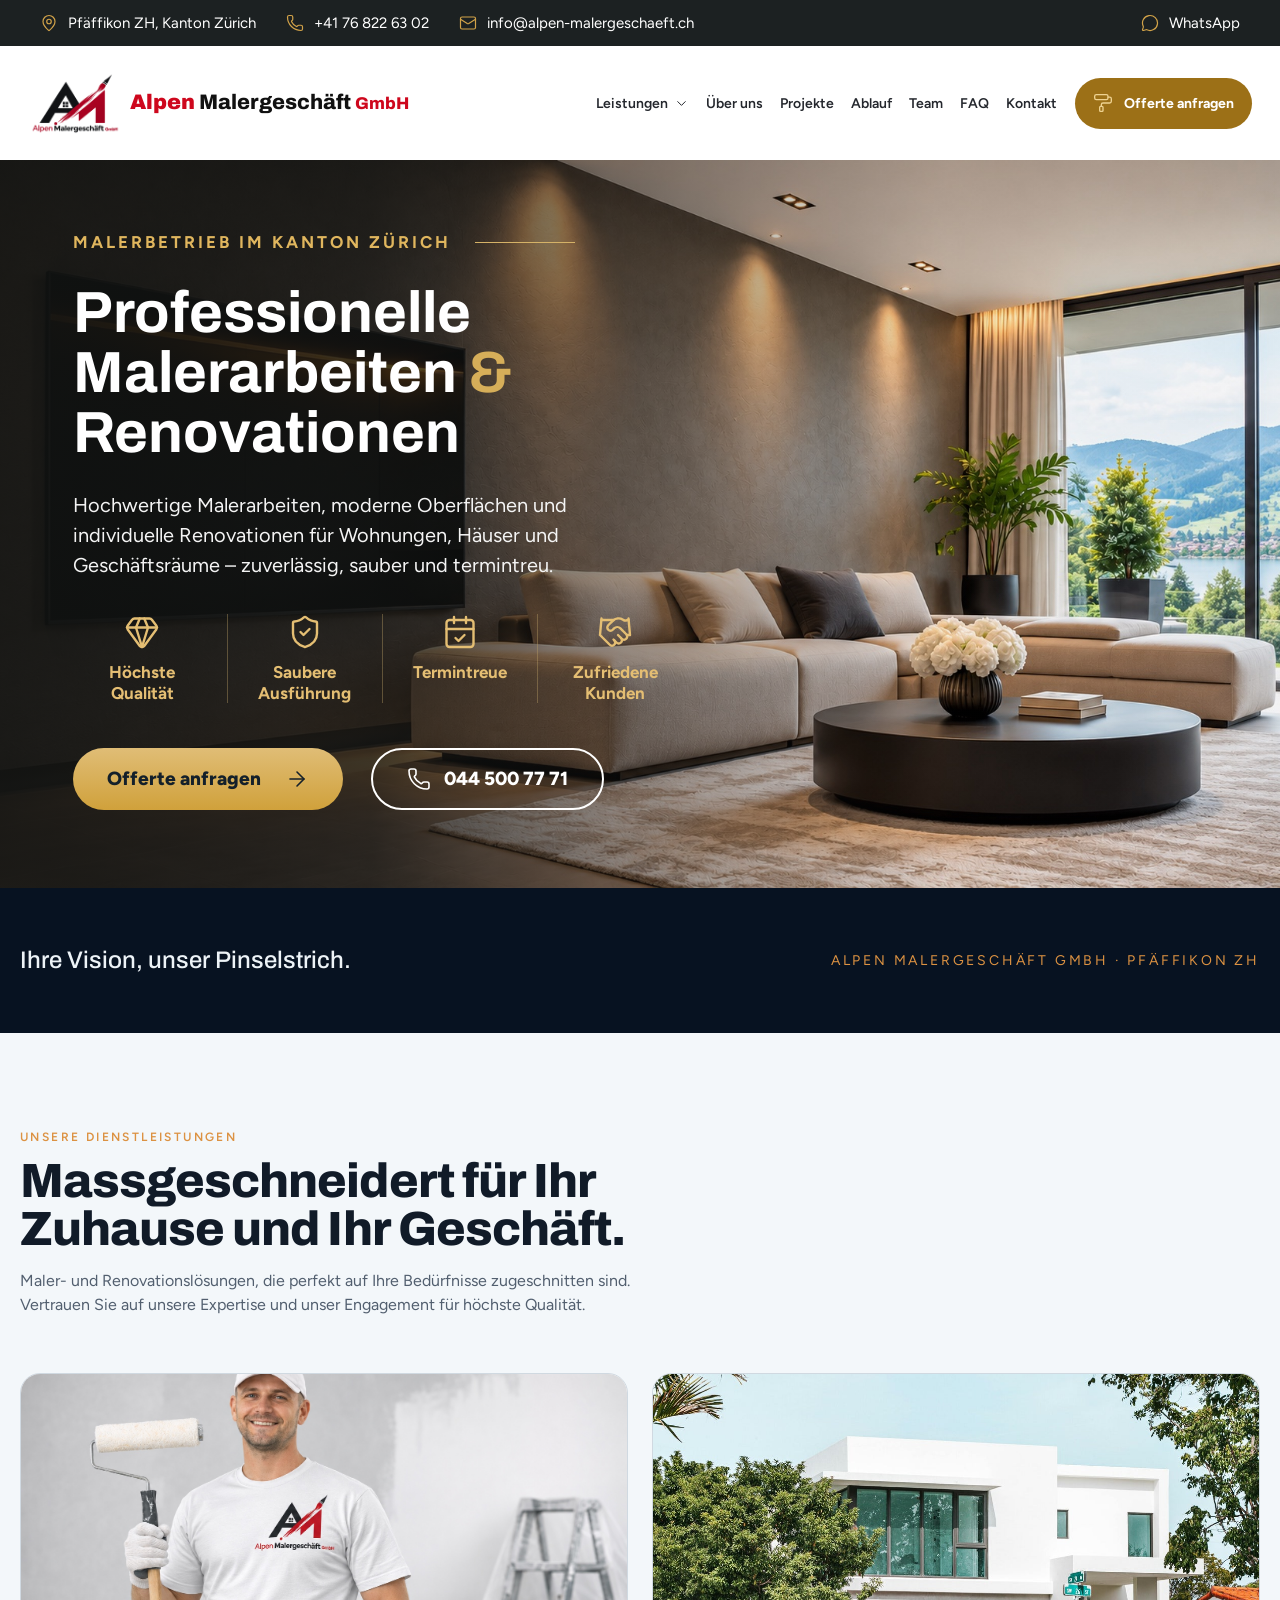
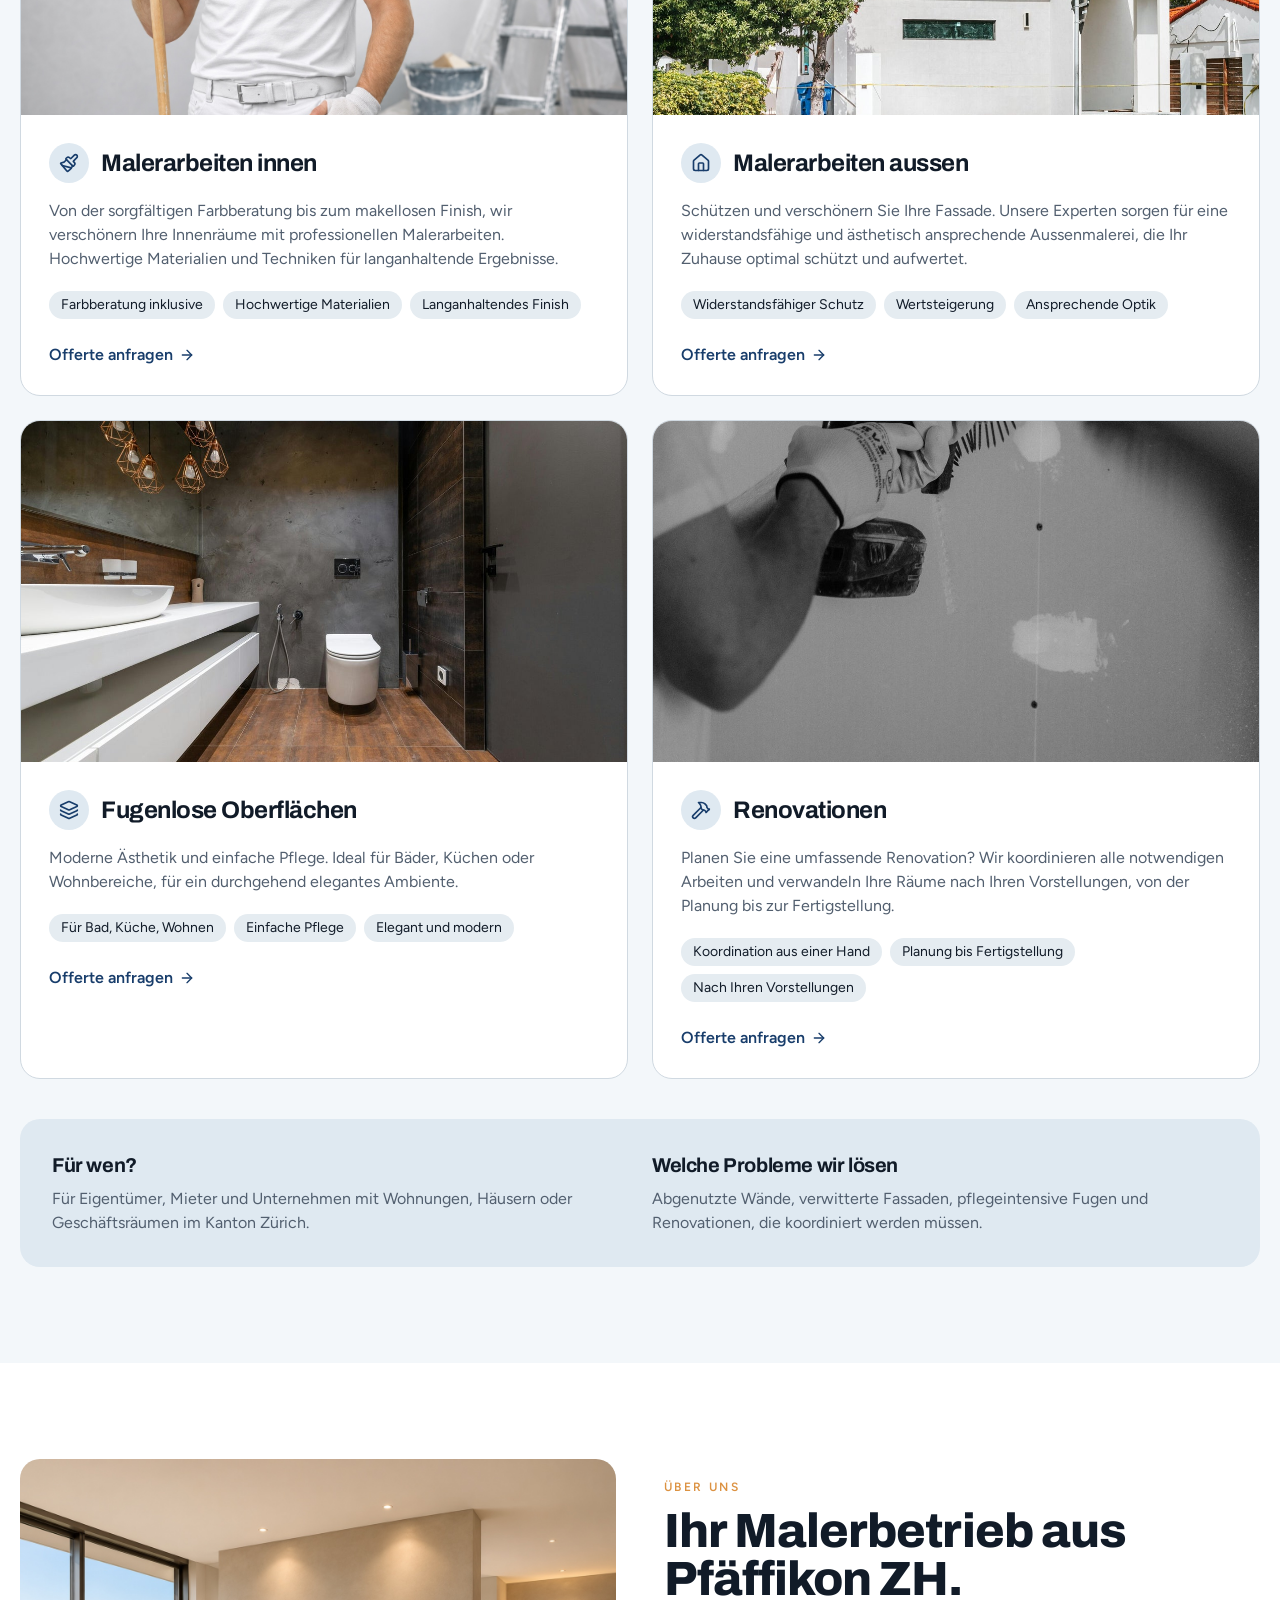
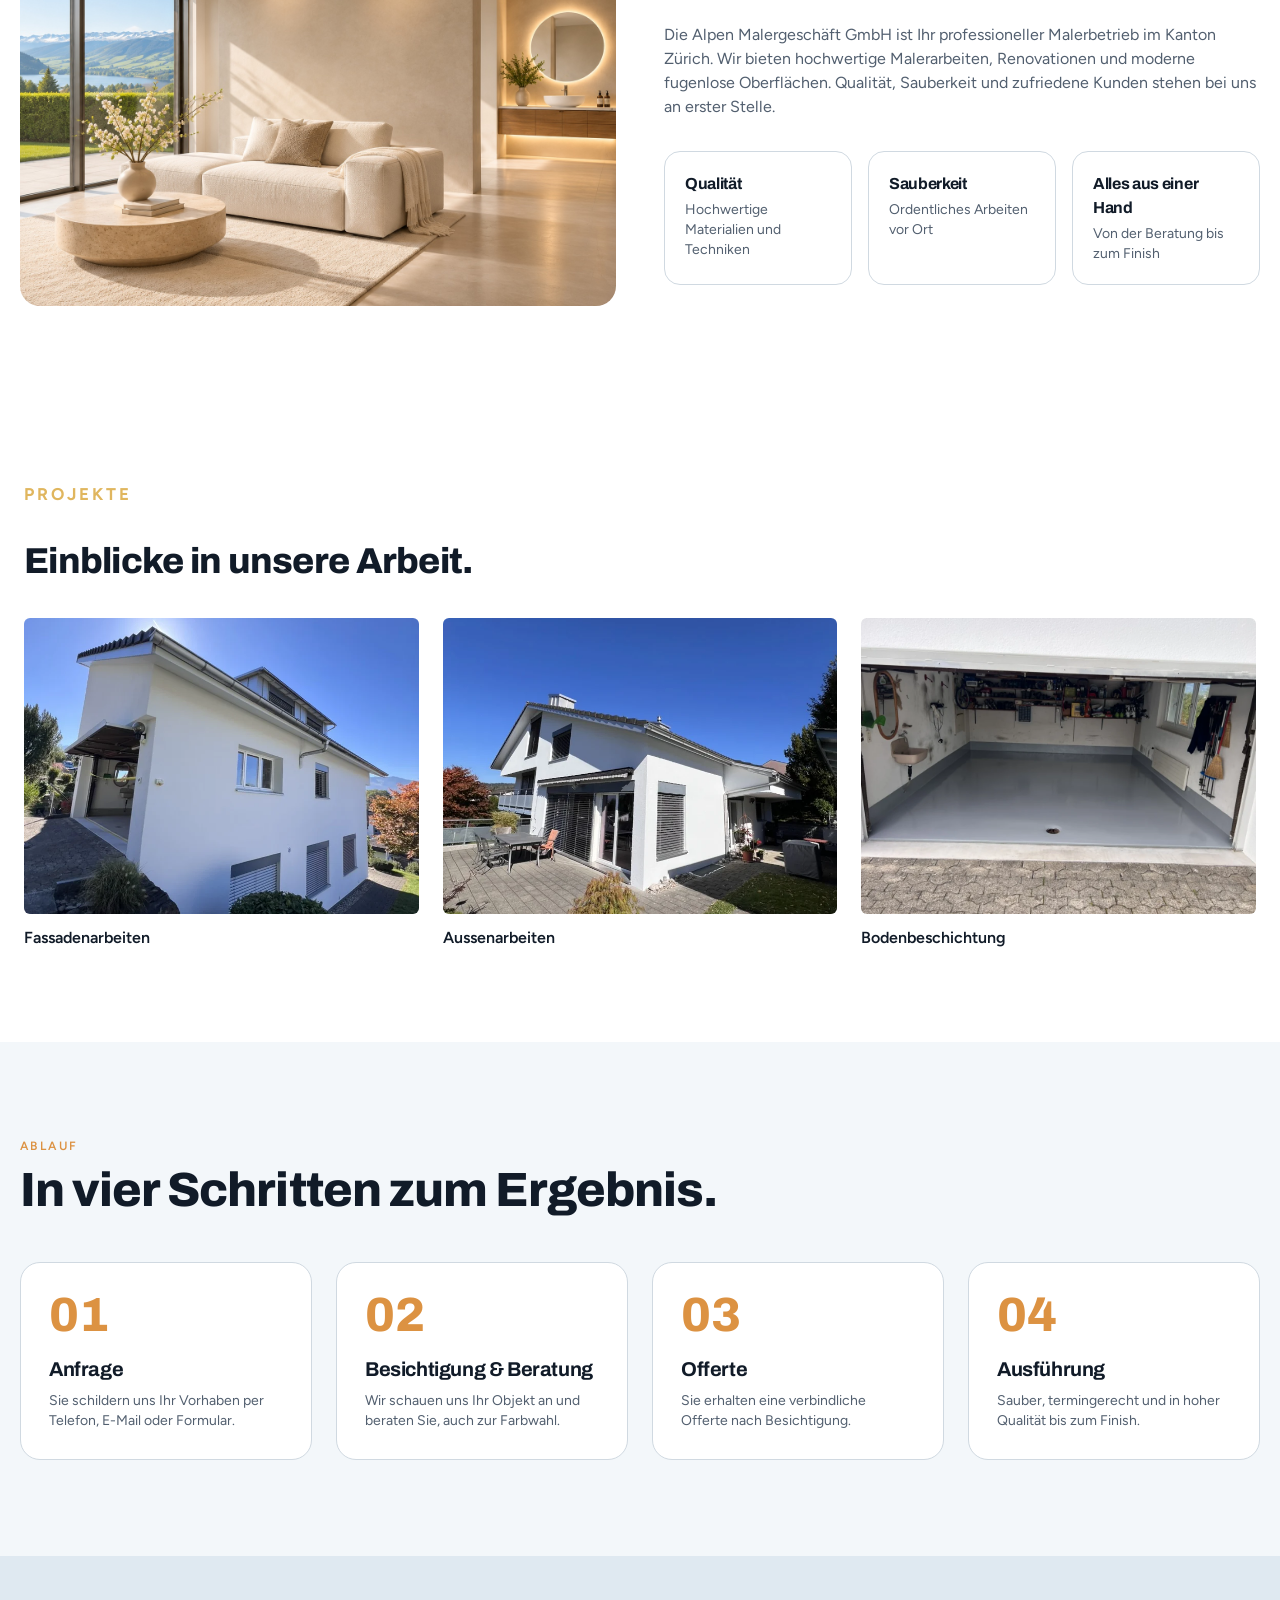
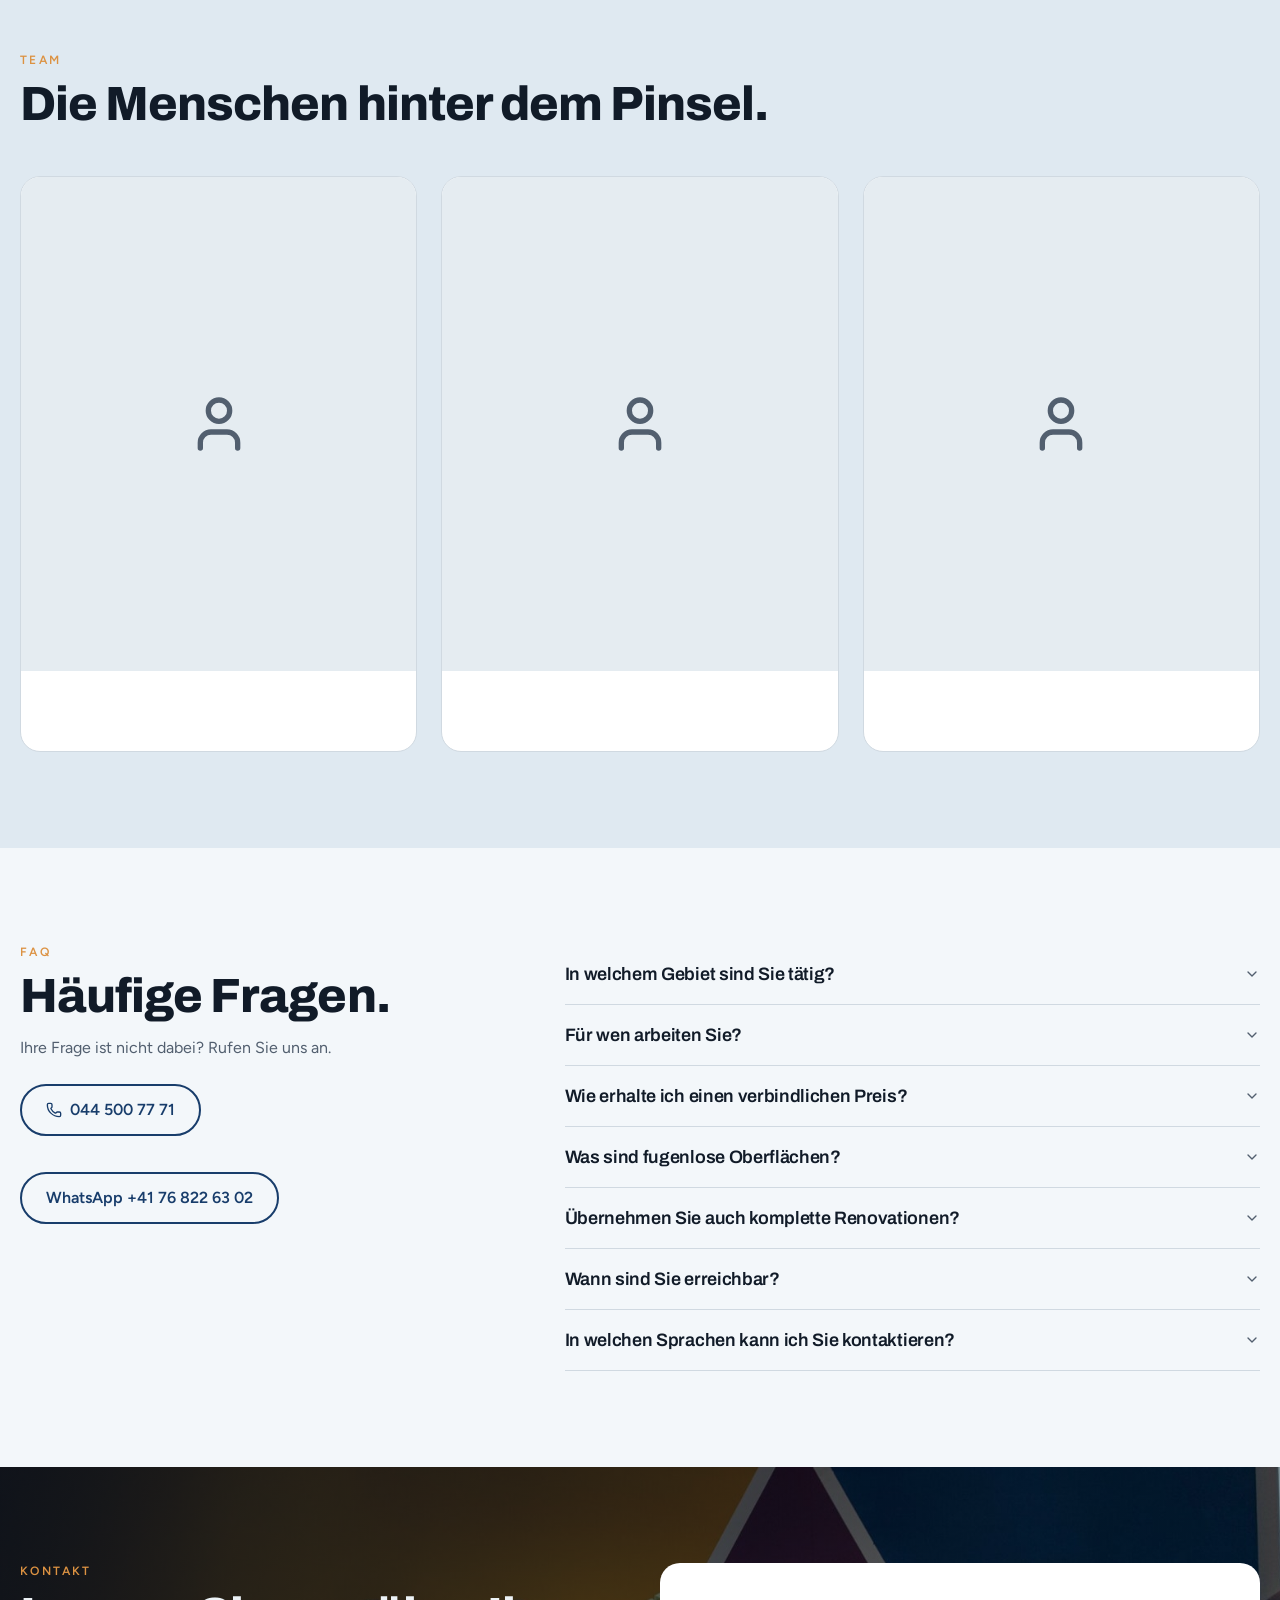
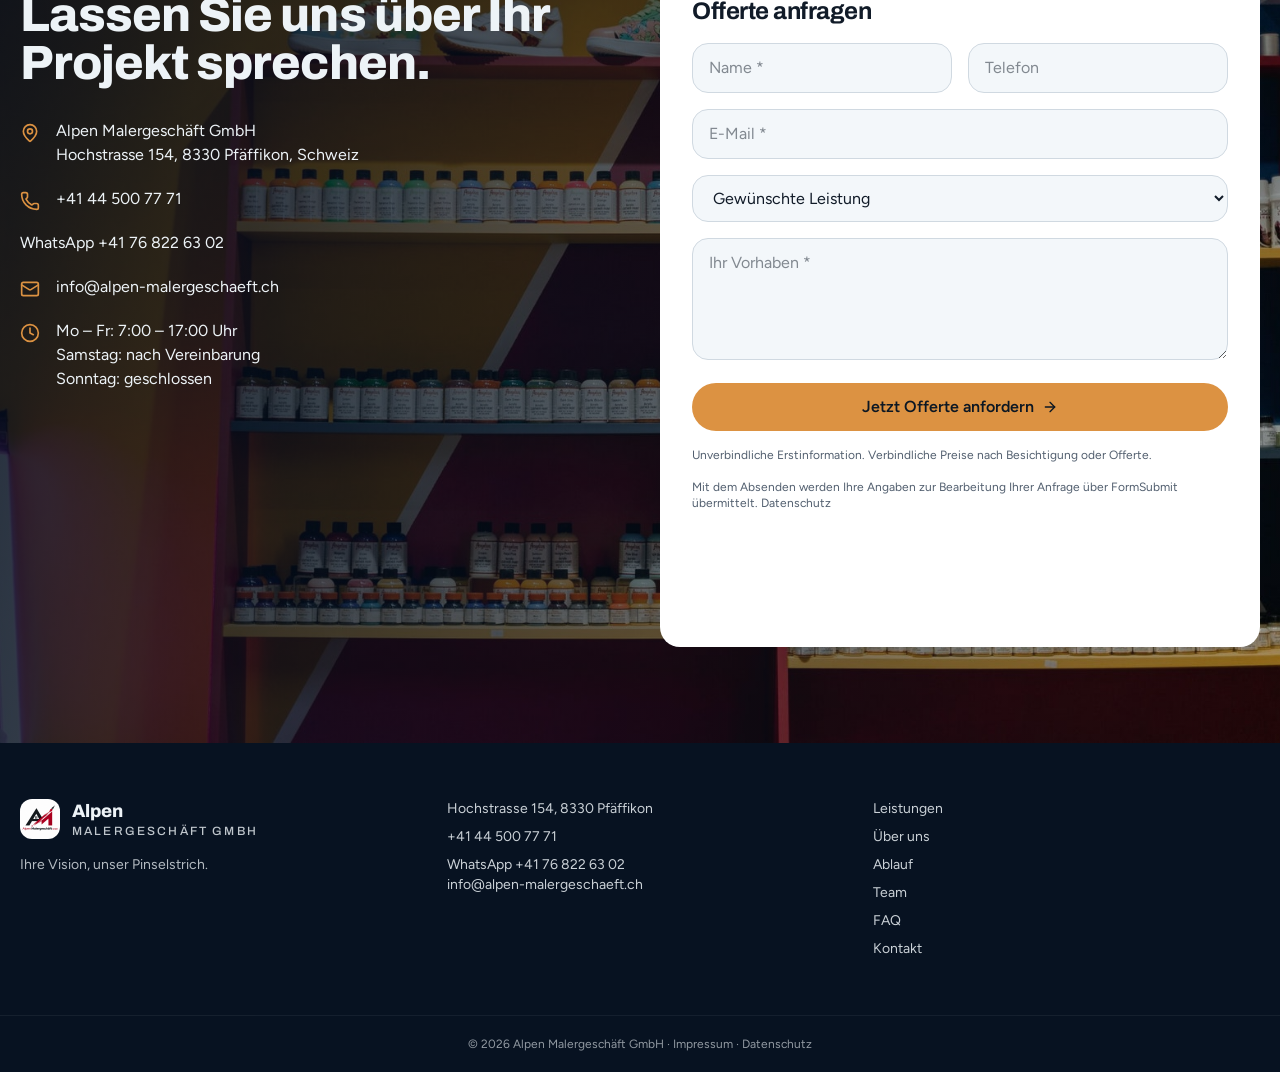
==== commit d3144528: "Match supplied premium interior homepage hero with transparent original logo and working navigation" ====
--- a/index.html
+++ b/index.html
@@ -1,7 +1,7 @@
 <!doctype html>
 <html lang="de-CH"><head><meta charset="utf-8"><meta name="viewport" content="width=device-width, initial-scale=1"><link rel="stylesheet" href="assets/design.css" data-precedence="default"><link rel="stylesheet" href="https://fonts.googleapis.com/css2?family=Archivo:wght@500;700;800&amp;family=Figtree:wght@400;500;600&amp;display=swap" data-precedence="default"><title>Alpen Malergeschäft GmbH | Malerbetrieb in Pfäffikon ZH</title><meta name="description" content="Malerarbeiten innen und aussen, fugenlose Oberflächen und Renovationen im Kanton Zürich. Jetzt unverbindlich Offerte anfordern."><meta name="robots" content="index, follow"><meta property="og:title" content="Alpen Malergeschäft GmbH | Malerbetrieb in Pfäffikon ZH"><meta property="og:description" content="Malerarbeiten innen und aussen, fugenlose Oberflächen und Renovationen im Kanton Zürich. Jetzt unverbindlich Offerte anfordern."><meta property="og:type" content="website"><meta name="twitter:card" content="summary_large_image"><link rel="icon" type="image/png" href="assets/alpen-logo.png"><link rel="preconnect" href="https://fonts.googleapis.com">
 
-<meta name="twitter:title" content="Alpen Malergeschäft GmbH | Malerbetrieb in Pfäffikon ZH"><meta name="twitter:description" content="Malerarbeiten innen und aussen, fugenlose Oberflächen und Renovationen im Kanton Zürich. Jetzt unverbindlich Offerte anfordern."><meta property="og:image" content="https://alpen-malergeschaeft.ch/assets/landscape.jpg"><meta name="twitter:image" content="https://alpen-malergeschaeft.ch/assets/landscape.jpg"><link rel="canonical" href="https://alpen-malergeschaeft.ch/"><link rel="stylesheet" href="assets/functional.css"></head><body><!--$--><div id="top"><header class="fixed inset-x-0 top-0 z-50 border-b bg-background/95 backdrop-blur transition-transform duration-300" style="transform: none;"><div class="mx-auto flex h-20 max-w-7xl items-center justify-between px-5"><a href="#top" class="flex items-center gap-3 text-primary"><img src="assets/alpen-logo-borderless.png" alt="Alpen Malergeschäft Logo" class="h-10 w-10 rounded-lg" loading="lazy" decoding="async" style="object-fit: contain;"><span class="font-display text-lg font-extrabold leading-tight">Alpen<span class="block text-xs font-medium tracking-[0.18em] uppercase opacity-80">Malergeschäft GmbH</span></span></a><nav class="hidden items-center gap-7 lg:flex"><a href="#leistungen" class="text-sm font-medium text-foreground/80 underline-offset-8 transition hover:text-primary hover:underline">Leistungen</a><a href="#ueber-uns" class="text-sm font-medium text-foreground/80 underline-offset-8 transition hover:text-primary hover:underline">Über uns</a><a href="#ablauf" class="text-sm font-medium text-foreground/80 underline-offset-8 transition hover:text-primary hover:underline">Ablauf</a><a href="#team" class="text-sm font-medium text-foreground/80 underline-offset-8 transition hover:text-primary hover:underline">Team</a><a href="#faq" class="text-sm font-medium text-foreground/80 underline-offset-8 transition hover:text-primary hover:underline">FAQ</a><a href="#kontakt" class="text-sm font-medium text-foreground/80 underline-offset-8 transition hover:text-primary hover:underline">Kontakt</a></nav><div class="flex items-center gap-3"><a href="#kontakt" class="btn-primary hidden !py-2.5 text-sm sm:inline-flex">Offerte anfragen</a><button aria-label="Menü" class="rounded-full p-2 text-primary lg:hidden" id="menu-toggle" aria-expanded="false" aria-controls="mobile-nav"><svg xmlns="http://www.w3.org/2000/svg" width="24" height="24" viewBox="0 0 24 24" fill="none" stroke="currentColor" stroke-width="2" stroke-linecap="round" stroke-linejoin="round" class="lucide lucide-menu" aria-hidden="true"><path d="M4 5h16"></path><path d="M4 12h16"></path><path d="M4 19h16"></path></svg></button></div></div><nav id="mobile-nav" hidden="" aria-label="Mobile Navigation"><a href="#leistungen" class="text-sm font-medium text-foreground/80 underline-offset-8 transition hover:text-primary hover:underline">Leistungen</a><a href="#ueber-uns" class="text-sm font-medium text-foreground/80 underline-offset-8 transition hover:text-primary hover:underline">Über uns</a><a href="#ablauf" class="text-sm font-medium text-foreground/80 underline-offset-8 transition hover:text-primary hover:underline">Ablauf</a><a href="#team" class="text-sm font-medium text-foreground/80 underline-offset-8 transition hover:text-primary hover:underline">Team</a><a href="#faq" class="text-sm font-medium text-foreground/80 underline-offset-8 transition hover:text-primary hover:underline">FAQ</a><a href="#kontakt" class="text-sm font-medium text-foreground/80 underline-offset-8 transition hover:text-primary hover:underline">Kontakt</a></nav></header><section class="relative flex min-h-[92vh] items-center overflow-hidden pt-20"><img src="assets/landscape.jpg" alt="Alpen mit Bergsee im Morgenlicht" width="1920" height="1088" class="absolute inset-0 h-full w-full object-cover" loading="eager" fetchpriority="high" decoding="async"><div class="absolute inset-0" style="background:var(--overlay)"></div><div class="relative mx-auto w-full max-w-7xl px-5 py-20 text-ink-foreground"><p class="eyebrow">Malerbetrieb im Kanton Zürich</p><h1 class="mt-4 max-w-3xl text-5xl font-extrabold leading-[1.02] sm:text-7xl">Ihre Vision, unser Pinselstrich.</h1><p class="mt-6 max-w-xl text-lg opacity-90">Hochwertige Malerarbeiten, Renovationen und moderne fugenlose Oberflächen für Wohnungen, Häuser und Geschäftsräume.</p><div class="mt-9 flex flex-wrap gap-4" style="flex-wrap: wrap;"><a href="#kontakt" class="btn-primary">Offerte anfordern <svg xmlns="http://www.w3.org/2000/svg" width="24" height="24" viewBox="0 0 24 24" fill="none" stroke="currentColor" stroke-width="2" stroke-linecap="round" stroke-linejoin="round" class="lucide lucide-arrow-right h-4 w-4" aria-hidden="true"><path d="M5 12h14"></path><path d="m12 5 7 7-7 7"></path></svg></a><a href="tel:+41445007771" class="btn-secondary"><svg xmlns="http://www.w3.org/2000/svg" width="24" height="24" viewBox="0 0 24 24" fill="none" stroke="currentColor" stroke-width="2" stroke-linecap="round" stroke-linejoin="round" class="lucide lucide-phone h-4 w-4" aria-hidden="true"><path d="M13.832 16.568a1 1 0 0 0 1.213-.303l.355-.465A2 2 0 0 1 17 15h3a2 2 0 0 1 2 2v3a2 2 0 0 1-2 2A18 18 0 0 1 2 4a2 2 0 0 1 2-2h3a2 2 0 0 1 2 2v3a2 2 0 0 1-.8 1.6l-.468.351a1 1 0 0 0-.292 1.233 14 14 0 0 0 6.392 6.384"></path></svg> 044 500 77 71</a><a href="https://wa.me/41768226302" class="btn-secondary" target="_blank" rel="noopener noreferrer" data-whatsapp="true">WhatsApp +41 76 822 63 02</a></div><ul class="mt-10 flex flex-wrap gap-x-8 gap-y-3 text-sm font-medium"><li class="flex items-center gap-2"><svg xmlns="http://www.w3.org/2000/svg" width="24" height="24" viewBox="0 0 24 24" fill="none" stroke="currentColor" stroke-width="2" stroke-linecap="round" stroke-linejoin="round" class="lucide lucide-check h-4 w-4 text-accent" aria-hidden="true"><path d="M20 6 9 17l-5-5"></path></svg>Qualität</li><li class="flex items-center gap-2"><svg xmlns="http://www.w3.org/2000/svg" width="24" height="24" viewBox="0 0 24 24" fill="none" stroke="currentColor" stroke-width="2" stroke-linecap="round" stroke-linejoin="round" class="lucide lucide-check h-4 w-4 text-accent" aria-hidden="true"><path d="M20 6 9 17l-5-5"></path></svg>Sauberkeit</li><li class="flex items-center gap-2"><svg xmlns="http://www.w3.org/2000/svg" width="24" height="24" viewBox="0 0 24 24" fill="none" stroke="currentColor" stroke-width="2" stroke-linecap="round" stroke-linejoin="round" class="lucide lucide-check h-4 w-4 text-accent" aria-hidden="true"><path d="M20 6 9 17l-5-5"></path></svg>Zufriedene Kunden</li></ul></div></section><section class="bg-ink text-ink-foreground"><div class="mx-auto grid max-w-7xl items-center gap-8 px-5 py-14 md:grid-cols-[1fr_auto]"><blockquote class="font-display text-xl font-medium leading-snug sm:text-2xl">Ihre Vision, unser Pinselstrich.</blockquote><p class="text-sm uppercase tracking-[0.2em] text-accent">Alpen Malergeschäft GmbH · Pfäffikon ZH</p></div></section><section id="leistungen" class="mx-auto max-w-7xl scroll-mt-24 px-5 py-24"><div class="max-w-2xl"><p class="eyebrow">Unsere Dienstleistungen</p><h2 class="mt-3 text-4xl font-extrabold sm:text-5xl">Massgeschneidert für Ihr Zuhause und Ihr Geschäft.</h2><p class="mt-4 text-muted-foreground">Maler- und Renovationslösungen, die perfekt auf Ihre Bedürfnisse zugeschnitten sind. Vertrauen Sie auf unsere Expertise und unser Engagement für höchste Qualität.</p></div><div class="mt-14 grid gap-6 md:grid-cols-2"><article class="card-lift group overflow-hidden border"><div class="aspect-[16/9] overflow-hidden"><img src="assets/alpen-worker-new.jpg" alt="Malerarbeiten innen" loading="lazy" class="h-full w-full object-cover transition duration-700 group-hover:scale-105" decoding="async"></div><div class="p-7"><div class="flex items-center gap-3"><span class="grid h-10 w-10 place-items-center rounded-full bg-secondary text-primary"><svg xmlns="http://www.w3.org/2000/svg" width="24" height="24" viewBox="0 0 24 24" fill="none" stroke="currentColor" stroke-width="2" stroke-linecap="round" stroke-linejoin="round" class="lucide lucide-paintbrush h-5 w-5" aria-hidden="true"><path d="m14.622 17.897-10.68-2.913"></path><path d="M18.376 2.622a1 1 0 1 1 3.002 3.002L17.36 9.643a.5.5 0 0 0 0 .707l.944.944a2.41 2.41 0 0 1 0 3.408l-.944.944a.5.5 0 0 1-.707 0L8.354 7.348a.5.5 0 0 1 0-.707l.944-.944a2.41 2.41 0 0 1 3.408 0l.944.944a.5.5 0 0 0 .707 0z"></path><path d="M9 8c-1.804 2.71-3.97 3.46-6.583 3.948a.507.507 0 0 0-.302.819l7.32 8.883a1 1 0 0 0 1.185.204C12.735 20.405 16 16.792 16 15"></path></svg></span><h3 class="text-2xl font-bold">Malerarbeiten innen</h3></div><p class="mt-4 text-muted-foreground">Von der sorgfältigen Farbberatung bis zum makellosen Finish, wir verschönern Ihre Innenräume mit professionellen Malerarbeiten. Hochwertige Materialien und Techniken für langanhaltende Ergebnisse.</p><ul class="mt-5 flex flex-wrap gap-2"><li class="rounded-full bg-muted px-3 py-1 text-sm">Farbberatung inklusive</li><li class="rounded-full bg-muted px-3 py-1 text-sm">Hochwertige Materialien</li><li class="rounded-full bg-muted px-3 py-1 text-sm">Langanhaltendes Finish</li></ul><a href="#kontakt" class="link-arrow mt-6">Offerte anfragen <svg xmlns="http://www.w3.org/2000/svg" width="24" height="24" viewBox="0 0 24 24" fill="none" stroke="currentColor" stroke-width="2" stroke-linecap="round" stroke-linejoin="round" class="lucide lucide-arrow-right h-4 w-4" aria-hidden="true"><path d="M5 12h14"></path><path d="m12 5 7 7-7 7"></path></svg></a></div></article><article class="card-lift group overflow-hidden border"><div class="aspect-[16/9] overflow-hidden"><img src="assets/exterior.jpg" alt="Malerarbeiten aussen" loading="lazy" class="h-full w-full object-cover transition duration-700 group-hover:scale-105" decoding="async"></div><div class="p-7"><div class="flex items-center gap-3"><span class="grid h-10 w-10 place-items-center rounded-full bg-secondary text-primary"><svg xmlns="http://www.w3.org/2000/svg" width="24" height="24" viewBox="0 0 24 24" fill="none" stroke="currentColor" stroke-width="2" stroke-linecap="round" stroke-linejoin="round" class="lucide lucide-house h-5 w-5" aria-hidden="true"><path d="M15 21v-8a1 1 0 0 0-1-1h-4a1 1 0 0 0-1 1v8"></path><path d="M3 10a2 2 0 0 1 .709-1.528l7-6a2 2 0 0 1 2.582 0l7 6A2 2 0 0 1 21 10v9a2 2 0 0 1-2 2H5a2 2 0 0 1-2-2z"></path></svg></span><h3 class="text-2xl font-bold">Malerarbeiten aussen</h3></div><p class="mt-4 text-muted-foreground">Schützen und verschönern Sie Ihre Fassade. Unsere Experten sorgen für eine widerstandsfähige und ästhetisch ansprechende Aussenmalerei, die Ihr Zuhause optimal schützt und aufwertet.</p><ul class="mt-5 flex flex-wrap gap-2"><li class="rounded-full bg-muted px-3 py-1 text-sm">Widerstandsfähiger Schutz</li><li class="rounded-full bg-muted px-3 py-1 text-sm">Wertsteigerung</li><li class="rounded-full bg-muted px-3 py-1 text-sm">Ansprechende Optik</li></ul><a href="#kontakt" class="link-arrow mt-6">Offerte anfragen <svg xmlns="http://www.w3.org/2000/svg" width="24" height="24" viewBox="0 0 24 24" fill="none" stroke="currentColor" stroke-width="2" stroke-linecap="round" stroke-linejoin="round" class="lucide lucide-arrow-right h-4 w-4" aria-hidden="true"><path d="M5 12h14"></path><path d="m12 5 7 7-7 7"></path></svg></a></div></article><article class="card-lift group overflow-hidden border"><div class="aspect-[16/9] overflow-hidden"><img src="assets/fugenlos.jpg" alt="Fugenlose Oberflächen" loading="lazy" class="h-full w-full object-cover transition duration-700 group-hover:scale-105" decoding="async"></div><div class="p-7"><div class="flex items-center gap-3"><span class="grid h-10 w-10 place-items-center rounded-full bg-secondary text-primary"><svg xmlns="http://www.w3.org/2000/svg" width="24" height="24" viewBox="0 0 24 24" fill="none" stroke="currentColor" stroke-width="2" stroke-linecap="round" stroke-linejoin="round" class="lucide lucide-layers h-5 w-5" aria-hidden="true"><path d="M12.83 2.18a2 2 0 0 0-1.66 0L2.6 6.08a1 1 0 0 0 0 1.83l8.58 3.91a2 2 0 0 0 1.66 0l8.58-3.9a1 1 0 0 0 0-1.83z"></path><path d="M2 12a1 1 0 0 0 .58.91l8.6 3.91a2 2 0 0 0 1.65 0l8.58-3.9A1 1 0 0 0 22 12"></path><path d="M2 17a1 1 0 0 0 .58.91l8.6 3.91a2 2 0 0 0 1.65 0l8.58-3.9A1 1 0 0 0 22 17"></path></svg></span><h3 class="text-2xl font-bold">Fugenlose Oberflächen</h3></div><p class="mt-4 text-muted-foreground">Moderne Ästhetik und einfache Pflege. Ideal für Bäder, Küchen oder Wohnbereiche, für ein durchgehend elegantes Ambiente.</p><ul class="mt-5 flex flex-wrap gap-2"><li class="rounded-full bg-muted px-3 py-1 text-sm">Für Bad, Küche, Wohnen</li><li class="rounded-full bg-muted px-3 py-1 text-sm">Einfache Pflege</li><li class="rounded-full bg-muted px-3 py-1 text-sm">Elegant und modern</li></ul><a href="#kontakt" class="link-arrow mt-6">Offerte anfragen <svg xmlns="http://www.w3.org/2000/svg" width="24" height="24" viewBox="0 0 24 24" fill="none" stroke="currentColor" stroke-width="2" stroke-linecap="round" stroke-linejoin="round" class="lucide lucide-arrow-right h-4 w-4" aria-hidden="true"><path d="M5 12h14"></path><path d="m12 5 7 7-7 7"></path></svg></a></div></article><article class="card-lift group overflow-hidden border"><div class="aspect-[16/9] overflow-hidden"><img src="assets/renovation.jpg" alt="Renovationen" loading="lazy" class="h-full w-full object-cover transition duration-700 group-hover:scale-105" decoding="async"></div><div class="p-7"><div class="flex items-center gap-3"><span class="grid h-10 w-10 place-items-center rounded-full bg-secondary text-primary"><svg xmlns="http://www.w3.org/2000/svg" width="24" height="24" viewBox="0 0 24 24" fill="none" stroke="currentColor" stroke-width="2" stroke-linecap="round" stroke-linejoin="round" class="lucide lucide-hammer h-5 w-5" aria-hidden="true"><path d="m15 12-9.373 9.373a1 1 0 0 1-3.001-3L12 9"></path><path d="m18 15 4-4"></path><path d="m21.5 11.5-1.914-1.914A2 2 0 0 1 19 8.172v-.344a2 2 0 0 0-.586-1.414l-1.657-1.657A6 6 0 0 0 12.516 3H9l1.243 1.243A6 6 0 0 1 12 8.485V10l2 2h1.172a2 2 0 0 1 1.414.586L18.5 14.5"></path></svg></span><h3 class="text-2xl font-bold">Renovationen</h3></div><p class="mt-4 text-muted-foreground">Planen Sie eine umfassende Renovation? Wir koordinieren alle notwendigen Arbeiten und verwandeln Ihre Räume nach Ihren Vorstellungen, von der Planung bis zur Fertigstellung.</p><ul class="mt-5 flex flex-wrap gap-2"><li class="rounded-full bg-muted px-3 py-1 text-sm">Koordination aus einer Hand</li><li class="rounded-full bg-muted px-3 py-1 text-sm">Planung bis Fertigstellung</li><li class="rounded-full bg-muted px-3 py-1 text-sm">Nach Ihren Vorstellungen</li></ul><a href="#kontakt" class="link-arrow mt-6">Offerte anfragen <svg xmlns="http://www.w3.org/2000/svg" width="24" height="24" viewBox="0 0 24 24" fill="none" stroke="currentColor" stroke-width="2" stroke-linecap="round" stroke-linejoin="round" class="lucide lucide-arrow-right h-4 w-4" aria-hidden="true"><path d="M5 12h14"></path><path d="m12 5 7 7-7 7"></path></svg></a></div></article></div><div class="mt-10 grid gap-6 rounded-2xl bg-secondary p-8 md:grid-cols-2"><div><h3 class="text-xl font-bold">Für wen?</h3><p class="mt-2 text-muted-foreground">Für Eigentümer, Mieter und Unternehmen mit Wohnungen, Häusern oder Geschäftsräumen im Kanton Zürich.</p></div><div><h3 class="text-xl font-bold">Welche Probleme wir lösen</h3><p class="mt-2 text-muted-foreground">Abgenutzte Wände, verwitterte Fassaden, pflegeintensive Fugen und Renovationen, die koordiniert werden müssen.</p></div></div></section><section id="ueber-uns" class="scroll-mt-24 bg-card"><div class="mx-auto grid max-w-7xl items-center gap-12 px-5 py-24 lg:grid-cols-2"><img src="assets/about-interior.jpg" alt="Heller Wohnraum mit warmen Wandoberflächen und Blick ins Grüne" loading="lazy" class="aspect-[4/3] w-full rounded-2xl object-cover" decoding="async"><div><p class="eyebrow">Über uns</p><h2 class="mt-3 text-4xl font-extrabold sm:text-5xl">Ihr Malerbetrieb aus Pfäffikon ZH.</h2><p class="mt-5 text-muted-foreground">Die Alpen Malergeschäft GmbH ist Ihr professioneller Malerbetrieb im Kanton Zürich. Wir bieten hochwertige Malerarbeiten, Renovationen und moderne fugenlose Oberflächen. Qualität, Sauberkeit und zufriedene Kunden stehen bei uns an erster Stelle.</p><div class="mt-8 grid gap-4 sm:grid-cols-3"><div class="rounded-xl border p-5"><h3 class="font-bold">Qualität</h3><p class="mt-1 text-sm text-muted-foreground">Hochwertige Materialien und Techniken</p></div><div class="rounded-xl border p-5"><h3 class="font-bold">Sauberkeit</h3><p class="mt-1 text-sm text-muted-foreground">Ordentliches Arbeiten vor Ort</p></div><div class="rounded-xl border p-5"><h3 class="font-bold">Alles aus einer Hand</h3><p class="mt-1 text-sm text-muted-foreground">Von der Beratung bis zum Finish</p></div></div></div></div></section><section id="ablauf" class="mx-auto max-w-7xl scroll-mt-24 px-5 py-24"><p class="eyebrow">Ablauf</p><h2 class="mt-3 text-4xl font-extrabold sm:text-5xl">In vier Schritten zum Ergebnis.</h2><ol class="mt-12 grid gap-6 sm:grid-cols-2 lg:grid-cols-4"><li class="card-lift border p-7"><span class="font-display text-5xl font-extrabold text-accent">0<!-- -->1</span><h3 class="mt-4 text-xl font-bold">Anfrage</h3><p class="mt-2 text-sm text-muted-foreground">Sie schildern uns Ihr Vorhaben per Telefon, E-Mail oder Formular.</p></li><li class="card-lift border p-7"><span class="font-display text-5xl font-extrabold text-accent">0<!-- -->2</span><h3 class="mt-4 text-xl font-bold">Besichtigung &amp; Beratung</h3><p class="mt-2 text-sm text-muted-foreground">Wir schauen uns Ihr Objekt an und beraten Sie, auch zur Farbwahl.</p></li><li class="card-lift border p-7"><span class="font-display text-5xl font-extrabold text-accent">0<!-- -->3</span><h3 class="mt-4 text-xl font-bold">Offerte</h3><p class="mt-2 text-sm text-muted-foreground">Sie erhalten eine verbindliche Offerte nach Besichtigung.</p></li><li class="card-lift border p-7"><span class="font-display text-5xl font-extrabold text-accent">0<!-- -->4</span><h3 class="mt-4 text-xl font-bold">Ausführung</h3><p class="mt-2 text-sm text-muted-foreground">Sauber, termingerecht und in hoher Qualität bis zum Finish.</p></li></ol></section><section id="team" class="scroll-mt-24 bg-secondary"><div class="mx-auto max-w-7xl px-5 py-24"><p class="eyebrow">Team</p><h2 class="mt-3 text-4xl font-extrabold sm:text-5xl">Die Menschen hinter dem Pinsel.</h2><div class="mt-12 grid gap-6 sm:grid-cols-3"><div class="card-lift overflow-hidden border"><div class="grid aspect-[4/5] place-items-center bg-muted text-muted-foreground"><svg xmlns="http://www.w3.org/2000/svg" width="24" height="24" viewBox="0 0 24 24" fill="none" stroke="currentColor" stroke-width="2" stroke-linecap="round" stroke-linejoin="round" class="lucide lucide-user h-16 w-16" aria-hidden="true"><path d="M19 21v-2a4 4 0 0 0-4-4H9a4 4 0 0 0-4 4v2"></path><circle cx="12" cy="7" r="4"></circle></svg></div><div class="p-5"><h3 class="font-bold"></h3><p class="text-sm text-muted-foreground"></p></div></div><div class="card-lift overflow-hidden border"><div class="grid aspect-[4/5] place-items-center bg-muted text-muted-foreground"><svg xmlns="http://www.w3.org/2000/svg" width="24" height="24" viewBox="0 0 24 24" fill="none" stroke="currentColor" stroke-width="2" stroke-linecap="round" stroke-linejoin="round" class="lucide lucide-user h-16 w-16" aria-hidden="true"><path d="M19 21v-2a4 4 0 0 0-4-4H9a4 4 0 0 0-4 4v2"></path><circle cx="12" cy="7" r="4"></circle></svg></div><div class="p-5"><h3 class="font-bold"></h3><p class="text-sm text-muted-foreground"></p></div></div><div class="card-lift overflow-hidden border"><div class="grid aspect-[4/5] place-items-center bg-muted text-muted-foreground"><svg xmlns="http://www.w3.org/2000/svg" width="24" height="24" viewBox="0 0 24 24" fill="none" stroke="currentColor" stroke-width="2" stroke-linecap="round" stroke-linejoin="round" class="lucide lucide-user h-16 w-16" aria-hidden="true"><path d="M19 21v-2a4 4 0 0 0-4-4H9a4 4 0 0 0-4 4v2"></path><circle cx="12" cy="7" r="4"></circle></svg></div><div class="p-5"><h3 class="font-bold"></h3><p class="text-sm text-muted-foreground"></p></div></div></div></div></section><section id="faq" class="mx-auto grid max-w-7xl scroll-mt-24 gap-12 px-5 py-24 lg:grid-cols-[1fr_1.4fr]"><div><p class="eyebrow">FAQ</p><h2 class="mt-3 text-4xl font-extrabold sm:text-5xl">Häufige Fragen.</h2><p class="mt-4 text-muted-foreground">Ihre Frage ist nicht dabei? Rufen Sie uns an.</p><a href="tel:+41445007771" class="btn-secondary-dark mt-6"><svg xmlns="http://www.w3.org/2000/svg" width="24" height="24" viewBox="0 0 24 24" fill="none" stroke="currentColor" stroke-width="2" stroke-linecap="round" stroke-linejoin="round" class="lucide lucide-phone h-4 w-4" aria-hidden="true"><path d="M13.832 16.568a1 1 0 0 0 1.213-.303l.355-.465A2 2 0 0 1 17 15h3a2 2 0 0 1 2 2v3a2 2 0 0 1-2 2A18 18 0 0 1 2 4a2 2 0 0 1 2-2h3a2 2 0 0 1 2 2v3a2 2 0 0 1-.8 1.6l-.468.351a1 1 0 0 0-.292 1.233 14 14 0 0 0 6.392 6.384"></path></svg> 044 500 77 71</a><div style="margin-top: 12px;"><a href="https://wa.me/41768226302" class="btn-secondary-dark mt-6" target="_blank" rel="noopener noreferrer" data-whatsapp="true">WhatsApp +41 76 822 63 02</a></div></div><div data-orientation="vertical"><div data-state="closed" data-orientation="vertical" class="border-b"><h3 data-orientation="vertical" data-state="closed" class="flex"><button type="button" aria-expanded="false" data-state="closed" data-orientation="vertical" id="faq-question-0" class="flex flex-1 items-center justify-between py-4 cursor-pointer transition-all hover:underline [&amp;[data-state=open]&gt;svg]:rotate-180 text-left text-lg font-semibold" data-radix-collection-item="" aria-controls="faq-answer-0">In welchem Gebiet sind Sie tätig?<svg xmlns="http://www.w3.org/2000/svg" width="24" height="24" viewBox="0 0 24 24" fill="none" stroke="currentColor" stroke-width="2" stroke-linecap="round" stroke-linejoin="round" class="lucide lucide-chevron-down h-4 w-4 shrink-0 text-muted-foreground transition-transform duration-200" aria-hidden="true"><path d="m6 9 6 6 6-6"></path></svg></button></h3><div id="faq-answer-0" class="faq-answer" hidden="" role="region" aria-labelledby="faq-question-0">Wir sind ein Malerbetrieb im Kanton Zürich mit Sitz an der Hochstrasse 154 in 8330 Pfäffikon.</div></div><div data-state="closed" data-orientation="vertical" class="border-b"><h3 data-orientation="vertical" data-state="closed" class="flex"><button type="button" aria-expanded="false" data-state="closed" data-orientation="vertical" id="faq-question-1" class="flex flex-1 items-center justify-between py-4 cursor-pointer transition-all hover:underline [&amp;[data-state=open]&gt;svg]:rotate-180 text-left text-lg font-semibold" data-radix-collection-item="" aria-controls="faq-answer-1">Für wen arbeiten Sie?<svg xmlns="http://www.w3.org/2000/svg" width="24" height="24" viewBox="0 0 24 24" fill="none" stroke="currentColor" stroke-width="2" stroke-linecap="round" stroke-linejoin="round" class="lucide lucide-chevron-down h-4 w-4 shrink-0 text-muted-foreground transition-transform duration-200" aria-hidden="true"><path d="m6 9 6 6 6-6"></path></svg></button></h3><div id="faq-answer-1" class="faq-answer" hidden="" role="region" aria-labelledby="faq-question-1">Wir arbeiten für Wohnungen, Häuser und Geschäftsräume, also für Privatpersonen wie auch für Unternehmen.</div></div><div data-state="closed" data-orientation="vertical" class="border-b"><h3 data-orientation="vertical" data-state="closed" class="flex"><button type="button" aria-expanded="false" data-state="closed" data-orientation="vertical" id="faq-question-2" class="flex flex-1 items-center justify-between py-4 cursor-pointer transition-all hover:underline [&amp;[data-state=open]&gt;svg]:rotate-180 text-left text-lg font-semibold" data-radix-collection-item="" aria-controls="faq-answer-2">Wie erhalte ich einen verbindlichen Preis?<svg xmlns="http://www.w3.org/2000/svg" width="24" height="24" viewBox="0 0 24 24" fill="none" stroke="currentColor" stroke-width="2" stroke-linecap="round" stroke-linejoin="round" class="lucide lucide-chevron-down h-4 w-4 shrink-0 text-muted-foreground transition-transform duration-200" aria-hidden="true"><path d="m6 9 6 6 6-6"></path></svg></button></h3><div id="faq-answer-2" class="faq-answer" hidden="" role="region" aria-labelledby="faq-question-2">Verbindliche Preise erhalten Sie nach einer Besichtigung oder mit einer Offerte. Fordern Sie diese einfach unverbindlich bei uns an.</div></div><div data-state="closed" data-orientation="vertical" class="border-b"><h3 data-orientation="vertical" data-state="closed" class="flex"><button type="button" aria-expanded="false" data-state="closed" data-orientation="vertical" id="faq-question-3" class="flex flex-1 items-center justify-between py-4 cursor-pointer transition-all hover:underline [&amp;[data-state=open]&gt;svg]:rotate-180 text-left text-lg font-semibold" data-radix-collection-item="" aria-controls="faq-answer-3">Was sind fugenlose Oberflächen?<svg xmlns="http://www.w3.org/2000/svg" width="24" height="24" viewBox="0 0 24 24" fill="none" stroke="currentColor" stroke-width="2" stroke-linecap="round" stroke-linejoin="round" class="lucide lucide-chevron-down h-4 w-4 shrink-0 text-muted-foreground transition-transform duration-200" aria-hidden="true"><path d="m6 9 6 6 6-6"></path></svg></button></h3><div id="faq-answer-3" class="faq-answer" hidden="" role="region" aria-labelledby="faq-question-3">Durchgehende Oberflächen ohne Fugen, ideal für Bäder, Küchen oder Wohnbereiche. Sie wirken modern und sind einfach zu pflegen.</div></div><div data-state="closed" data-orientation="vertical" class="border-b"><h3 data-orientation="vertical" data-state="closed" class="flex"><button type="button" aria-expanded="false" data-state="closed" data-orientation="vertical" id="faq-question-4" class="flex flex-1 items-center justify-between py-4 cursor-pointer transition-all hover:underline [&amp;[data-state=open]&gt;svg]:rotate-180 text-left text-lg font-semibold" data-radix-collection-item="" aria-controls="faq-answer-4">Übernehmen Sie auch komplette Renovationen?<svg xmlns="http://www.w3.org/2000/svg" width="24" height="24" viewBox="0 0 24 24" fill="none" stroke="currentColor" stroke-width="2" stroke-linecap="round" stroke-linejoin="round" class="lucide lucide-chevron-down h-4 w-4 shrink-0 text-muted-foreground transition-transform duration-200" aria-hidden="true"><path d="m6 9 6 6 6-6"></path></svg></button></h3><div id="faq-answer-4" class="faq-answer" hidden="" role="region" aria-labelledby="faq-question-4">Ja. Wir koordinieren alle notwendigen Arbeiten, von der Planung bis zur Fertigstellung.</div></div><div data-state="closed" data-orientation="vertical" class="border-b"><h3 data-orientation="vertical" data-state="closed" class="flex"><button type="button" aria-expanded="false" data-state="closed" data-orientation="vertical" id="faq-question-5" class="flex flex-1 items-center justify-between py-4 cursor-pointer transition-all hover:underline [&amp;[data-state=open]&gt;svg]:rotate-180 text-left text-lg font-semibold" data-radix-collection-item="" aria-controls="faq-answer-5">Wann sind Sie erreichbar?<svg xmlns="http://www.w3.org/2000/svg" width="24" height="24" viewBox="0 0 24 24" fill="none" stroke="currentColor" stroke-width="2" stroke-linecap="round" stroke-linejoin="round" class="lucide lucide-chevron-down h-4 w-4 shrink-0 text-muted-foreground transition-transform duration-200" aria-hidden="true"><path d="m6 9 6 6 6-6"></path></svg></button></h3><div id="faq-answer-5" class="faq-answer" hidden="" role="region" aria-labelledby="faq-question-5">Montag bis Freitag von 7:00 bis 17:00 Uhr. Samstag nach Vereinbarung, Sonntag geschlossen.</div></div><div data-state="closed" data-orientation="vertical" class="border-b"><h3 data-orientation="vertical" data-state="closed" class="flex"><button type="button" aria-expanded="false" data-state="closed" data-orientation="vertical" id="faq-question-6" class="flex flex-1 items-center justify-between py-4 cursor-pointer transition-all hover:underline [&amp;[data-state=open]&gt;svg]:rotate-180 text-left text-lg font-semibold" data-radix-collection-item="" aria-controls="faq-answer-6">In welchen Sprachen kann ich Sie kontaktieren?<svg xmlns="http://www.w3.org/2000/svg" width="24" height="24" viewBox="0 0 24 24" fill="none" stroke="currentColor" stroke-width="2" stroke-linecap="round" stroke-linejoin="round" class="lucide lucide-chevron-down h-4 w-4 shrink-0 text-muted-foreground transition-transform duration-200" aria-hidden="true"><path d="m6 9 6 6 6-6"></path></svg></button></h3><div id="faq-answer-6" class="faq-answer" hidden="" role="region" aria-labelledby="faq-question-6">Neben Deutsch können Sie uns auch auf Albanisch oder Englisch schreiben.</div></div></div></section><section id="kontakt" class="relative scroll-mt-20 overflow-hidden"><img src="assets/contact.jpg" alt="" class="absolute inset-0 h-full w-full object-cover" loading="lazy" decoding="async"><div class="absolute inset-0" style="background:var(--overlay)"></div><div class="relative mx-auto grid max-w-7xl gap-10 px-5 py-24 lg:grid-cols-2"><div class="text-ink-foreground"><p class="eyebrow">Kontakt</p><h2 class="mt-3 text-4xl font-extrabold sm:text-5xl">Lassen Sie uns über Ihr Projekt sprechen.</h2><ul class="mt-8 space-y-5"><li class="flex gap-4"><svg xmlns="http://www.w3.org/2000/svg" width="24" height="24" viewBox="0 0 24 24" fill="none" stroke="currentColor" stroke-width="2" stroke-linecap="round" stroke-linejoin="round" class="lucide lucide-map-pin mt-1 h-5 w-5 shrink-0 text-accent" aria-hidden="true"><path d="M20 10c0 4.993-5.539 10.193-7.399 11.799a1 1 0 0 1-1.202 0C9.539 20.193 4 14.993 4 10a8 8 0 0 1 16 0"></path><circle cx="12" cy="10" r="3"></circle></svg><span>Alpen Malergeschäft GmbH<br>Hochstrasse 154, 8330 Pfäffikon, Schweiz</span></li><li class="flex gap-4"><svg xmlns="http://www.w3.org/2000/svg" width="24" height="24" viewBox="0 0 24 24" fill="none" stroke="currentColor" stroke-width="2" stroke-linecap="round" stroke-linejoin="round" class="lucide lucide-phone mt-1 h-5 w-5 shrink-0 text-accent" aria-hidden="true"><path d="M13.832 16.568a1 1 0 0 0 1.213-.303l.355-.465A2 2 0 0 1 17 15h3a2 2 0 0 1 2 2v3a2 2 0 0 1-2 2A18 18 0 0 1 2 4a2 2 0 0 1 2-2h3a2 2 0 0 1 2 2v3a2 2 0 0 1-.8 1.6l-.468.351a1 1 0 0 0-.292 1.233 14 14 0 0 0 6.392 6.384"></path></svg><a href="tel:+41445007771" class="hover:underline">+41 44 500 77 71</a></li><div style="margin-top: 10px;"><a href="https://wa.me/41768226302" class="hover:underline" target="_blank" rel="noopener noreferrer" data-whatsapp="true">WhatsApp +41 76 822 63 02</a></div><li class="flex gap-4"><svg xmlns="http://www.w3.org/2000/svg" width="24" height="24" viewBox="0 0 24 24" fill="none" stroke="currentColor" stroke-width="2" stroke-linecap="round" stroke-linejoin="round" class="lucide lucide-mail mt-1 h-5 w-5 shrink-0 text-accent" aria-hidden="true"><path d="m22 7-8.991 5.727a2 2 0 0 1-2.009 0L2 7"></path><rect x="2" y="4" width="20" height="16" rx="2"></rect></svg><a href="mailto:info@alpen-malergeschaeft.ch" class="hover:underline">info@alpen-malergeschaeft.ch</a></li><li class="flex gap-4"><svg xmlns="http://www.w3.org/2000/svg" width="24" height="24" viewBox="0 0 24 24" fill="none" stroke="currentColor" stroke-width="2" stroke-linecap="round" stroke-linejoin="round" class="lucide lucide-clock mt-1 h-5 w-5 shrink-0 text-accent" aria-hidden="true"><circle cx="12" cy="12" r="10"></circle><path d="M12 6v6l4 2"></path></svg><span>Mo – Fr: 7:00 – 17:00 Uhr<br>Samstag: nach Vereinbarung<br>Sonntag: geschlossen</span></li></ul><iframe title="Karte" src="https://maps.google.com/maps?q=Hochstrasse%20154%2C%208330%20Pf%C3%A4ffikon&amp;z=15&amp;output=embed" loading="lazy" class="mt-8 h-56 w-full rounded-2xl border-0"></iframe></div><form class="space-y-4 rounded-2xl bg-card p-6 sm:p-8" id="quote-form" method="POST" action="https://formsubmit.co/info@alpen-malergeschaeft.ch"><p id="form-status" role="status" hidden=""></p><h3 class="text-2xl font-bold">Offerte anfragen</h3><div class="grid gap-4 sm:grid-cols-2"><div><input placeholder="Name *" class="w-full rounded-xl border bg-background px-4 py-3 outline-none transition focus:border-primary focus:ring-4 focus:ring-primary/15" name="name" id="quote-name" aria-label="Name" required="" autocomplete="name"></div><div><input placeholder="Telefon" class="w-full rounded-xl border bg-background px-4 py-3 outline-none transition focus:border-primary focus:ring-4 focus:ring-primary/15" name="phone" id="quote-phone" aria-label="Telefon" type="tel" autocomplete="tel"></div></div><div><input type="email" placeholder="E-Mail *" class="w-full rounded-xl border bg-background px-4 py-3 outline-none transition focus:border-primary focus:ring-4 focus:ring-primary/15" name="email" id="quote-email" aria-label="E-Mail" required="" autocomplete="email"></div><select name="service" class="w-full rounded-xl border bg-background px-4 py-3 outline-none transition focus:border-primary focus:ring-4 focus:ring-primary/15" id="quote-service" aria-label="Gewünschte Leistung"><option value="" disabled="" selected="">Gewünschte Leistung</option><option>Malerarbeiten innen</option><option>Malerarbeiten aussen</option><option>Fugenlose Oberflächen</option><option>Renovationen</option></select><div><textarea name="msg" rows="4" placeholder="Ihr Vorhaben *" class="w-full rounded-xl border bg-background px-4 py-3 outline-none transition focus:border-primary focus:ring-4 focus:ring-primary/15" id="quote-msg" aria-label="Ihr Vorhaben" required=""></textarea></div><button class="btn-primary w-full">Jetzt Offerte anfordern <svg xmlns="http://www.w3.org/2000/svg" width="24" height="24" viewBox="0 0 24 24" fill="none" stroke="currentColor" stroke-width="2" stroke-linecap="round" stroke-linejoin="round" class="lucide lucide-arrow-right h-4 w-4" aria-hidden="true"><path d="M5 12h14"></path><path d="m12 5 7 7-7 7"></path></svg></button><p class="text-xs text-muted-foreground">Unverbindliche Erstinformation. Verbindliche Preise nach Besichtigung oder Offerte.</p><input type="hidden" name="_subject" value="Neue Offertanfrage – Alpen Malergeschäft GmbH"><input type="hidden" name="_template" value="table"><input type="hidden" name="_next" value="https://alpen-malergeschaeft.ch/?sent=1#kontakt"><input name="_honey" tabindex="-1" autocomplete="off" hidden=""><p class="text-xs text-muted-foreground">Mit dem Absenden werden Ihre Angaben zur Bearbeitung Ihrer Anfrage über FormSubmit übermittelt. <a href="#datenschutz" data-legal="datenschutz">Datenschutz</a></p></form></div></section><footer class="bg-ink text-ink-foreground"><div class="mx-auto grid max-w-7xl gap-10 px-5 py-14 md:grid-cols-3"><div><a href="#top" class="flex items-center gap-3 text-ink-foreground"><img src="assets/alpen-logo-borderless.png" alt="Alpen Malergeschäft Logo" class="h-10 w-10 rounded-lg" loading="lazy" decoding="async" style="object-fit: contain;"><span class="font-display text-lg font-extrabold leading-tight">Alpen<span class="block text-xs font-medium tracking-[0.18em] uppercase opacity-80">Malergeschäft GmbH</span></span></a><p class="mt-4 text-sm opacity-75">Ihre Vision, unser Pinselstrich.</p></div><div class="text-sm opacity-85"><p>Hochstrasse 154, 8330 Pfäffikon</p><a href="tel:+41445007771" class="mt-2 block hover:underline">+41 44 500 77 71</a><div><a href="https://wa.me/41768226302" class="mt-2 block hover:underline" target="_blank" rel="noopener noreferrer" data-whatsapp="true">WhatsApp +41 76 822 63 02</a></div><a href="mailto:info@alpen-malergeschaeft.ch" class="block hover:underline">info@alpen-malergeschaeft.ch</a></div><div class="flex flex-col gap-2 text-sm opacity-85"><a href="#leistungen" class="hover:underline">Leistungen</a><a href="#ueber-uns" class="hover:underline">Über uns</a><a href="#ablauf" class="hover:underline">Ablauf</a><a href="#team" class="hover:underline">Team</a><a href="#faq" class="hover:underline">FAQ</a><a href="#kontakt" class="hover:underline">Kontakt</a></div></div><div class="border-t border-ink-foreground/10 px-5 py-5 text-center text-xs opacity-60">© <!-- -->2026<!-- --> Alpen Malergeschäft GmbH · <a href="#impressum" class="hover:underline" data-legal="impressum">Impressum</a> · <a href="#datenschutz" class="hover:underline" data-legal="datenschutz">Datenschutz</a></div></footer></div><!--/$-->
+<meta name="twitter:title" content="Alpen Malergeschäft GmbH | Malerbetrieb in Pfäffikon ZH"><meta name="twitter:description" content="Malerarbeiten innen und aussen, fugenlose Oberflächen und Renovationen im Kanton Zürich. Jetzt unverbindlich Offerte anfordern."><meta property="og:image" content="https://alpen-malergeschaeft.ch/assets/landscape.jpg"><meta name="twitter:image" content="https://alpen-malergeschaeft.ch/assets/landscape.jpg"><link rel="canonical" href="https://alpen-malergeschaeft.ch/"><link rel="stylesheet" href="assets/functional.css"><link rel="stylesheet" href="assets/premium-hero.css"><link rel="stylesheet" href="assets/premium-hero.css"></head><body><!--$--><div id="top"><header class="premium-header"><div class="premium-contactbar"><div class="premium-bar-inner"><a href="https://maps.google.com/?q=Hochstrasse+154+8330+Pfäffikon" target="_blank" rel="noopener noreferrer"><svg width="24" height="24" viewBox="0 0 24 24" fill="none" stroke="currentColor" stroke-width="1.6" stroke-linecap="round" stroke-linejoin="round" aria-hidden="true"><path d="M20 10c0 4.993-5.539 10.193-7.399 11.799a1 1 0 0 1-1.202 0C9.539 20.193 4 14.993 4 10a8 8 0 0 1 16 0"></path><circle cx="12" cy="10" r="3"></circle></svg><span>Pfäffikon ZH, Kanton Zürich</span></a><a href="tel:+41768226302"><svg width="24" height="24" viewBox="0 0 24 24" fill="none" stroke="currentColor" stroke-width="1.6" stroke-linecap="round" stroke-linejoin="round" aria-hidden="true"><path d="M13.832 16.568a1 1 0 0 0 1.213-.303l.355-.465A2 2 0 0 1 17 15h3a2 2 0 0 1 2 2v3a2 2 0 0 1-2 2A18 18 0 0 1 2 4a2 2 0 0 1 2-2h3a2 2 0 0 1 2 2v3a2 2 0 0 1-.8 1.6l-.468.351a1 1 0 0 0-.292 1.233 14 14 0 0 0 6.392 6.384"></path></svg><span>+41 76 822 63 02</span></a><a class="top-email" href="mailto:info@alpen-malergeschaeft.ch"><svg width="24" height="24" viewBox="0 0 24 24" fill="none" stroke="currentColor" stroke-width="1.6" stroke-linecap="round" stroke-linejoin="round" aria-hidden="true"><path d="m22 7-8.991 5.727a2 2 0 0 1-2.009 0L2 7"></path><rect x="2" y="4" width="20" height="16" rx="2"></rect></svg><span>info@alpen-malergeschaeft.ch</span></a><a class="top-whatsapp" href="https://wa.me/41768226302" target="_blank" rel="noopener noreferrer"><svg width="24" height="24" viewBox="0 0 24 24" fill="none" stroke="currentColor" stroke-width="1.6" stroke-linecap="round" stroke-linejoin="round" aria-hidden="true"><path d="M2.992 16.342a2 2 0 0 1 .094 1.167l-1.065 3.29a1 1 0 0 0 1.236 1.168l3.413-.998a2 2 0 0 1 1.099.092 10 10 0 1 0-4.777-4.719"></path></svg><span>WhatsApp</span></a></div></div><div class="premium-nav-inner"><a href="#top" class="premium-brand" aria-label="Alpen Malergeschäft GmbH – Startseite"><img src="assets/logo-transparent.png" alt="Alpen Malergeschäft GmbH" width="128" height="90"><span><b>Alpen</b> Malergeschäft <small>GmbH</small></span></a><nav class="premium-desktop-nav" aria-label="Hauptnavigation"><details class="services-menu"><summary>Leistungen <svg width="24" height="24" viewBox="0 0 24 24" fill="none" stroke="currentColor" stroke-width="1.6" stroke-linecap="round" stroke-linejoin="round" aria-hidden="true"><path d="m6 9 6 6 6-6"></path></svg></summary><div><a href="#leistungen">Malerarbeiten innen</a><a href="#leistungen">Malerarbeiten aussen</a><a href="#leistungen">Fugenlose Oberflächen</a><a href="#leistungen">Renovationen</a></div></details><a href="#ueber-uns">Über uns</a><a href="#projekte">Projekte</a><a href="#ablauf">Ablauf</a><a href="#team">Team</a><a href="#faq">FAQ</a><a href="#kontakt">Kontakt</a></nav><a class="premium-header-cta" href="#kontakt"><svg width="24" height="24" viewBox="0 0 24 24" fill="none" stroke="currentColor" stroke-width="1.6" stroke-linecap="round" stroke-linejoin="round" aria-hidden="true"><rect width="16" height="6" x="2" y="2" rx="2"></rect><path d="M10 16v-2a2 2 0 0 1 2-2h8a2 2 0 0 0 2-2V7a2 2 0 0 0-2-2h-2"></path><rect width="4" height="6" x="8" y="16" rx="1"></rect></svg>Offerte anfragen</a><button id="menu-toggle" aria-label="Menü öffnen" aria-expanded="false" aria-controls="mobile-nav"><svg width="24" height="24" viewBox="0 0 24 24" fill="none" stroke="currentColor" stroke-width="1.6" stroke-linecap="round" stroke-linejoin="round" aria-hidden="true"><path d="M4 5h16"></path><path d="M4 12h16"></path><path d="M4 19h16"></path></svg></button></div><nav id="mobile-nav" aria-label="Mobile Navigation" hidden=""><details class="services-menu"><summary>Leistungen <svg width="24" height="24" viewBox="0 0 24 24" fill="none" stroke="currentColor" stroke-width="1.6" stroke-linecap="round" stroke-linejoin="round" aria-hidden="true"><path d="m6 9 6 6 6-6"></path></svg></summary><div><a href="#leistungen">Malerarbeiten innen</a><a href="#leistungen">Malerarbeiten aussen</a><a href="#leistungen">Fugenlose Oberflächen</a><a href="#leistungen">Renovationen</a></div></details><a href="#ueber-uns">Über uns</a><a href="#projekte">Projekte</a><a href="#ablauf">Ablauf</a><a href="#team">Team</a><a href="#faq">FAQ</a><a href="#kontakt">Kontakt</a><a href="#kontakt">Offerte anfragen</a></nav></header><section class="premium-hero" aria-labelledby="premium-title"><img class="premium-hero-photo" src="assets/premium-living-room.jpg" alt="Wohnraum mit strukturierten Wandoberflächen, heller Sofalandschaft und Blick ins Grüne" width="1672" height="941" fetchpriority="high"><div class="premium-shade"></div><div class="premium-hero-inner"><p class="premium-eyebrow">Malerbetrieb im Kanton Zürich<span></span></p><h1 id="premium-title">Professionelle<br>Malerarbeiten <em>&amp;</em><br>Renovationen</h1><p class="premium-intro">Hochwertige Malerarbeiten, moderne Oberflächen und individuelle Renovationen für Wohnungen, Häuser und Geschäftsräume – zuverlässig, sauber und termintreu.</p><div class="premium-qualities"><div><svg width="24" height="24" viewBox="0 0 24 24" fill="none" stroke="currentColor" stroke-width="1.6" stroke-linecap="round" stroke-linejoin="round" aria-hidden="true"><path d="M10.5 3 8 9l4 13 4-13-2.5-6"></path><path d="M17 3a2 2 0 0 1 1.6.8l3 4a2 2 0 0 1 .013 2.382l-7.99 10.986a2 2 0 0 1-3.247 0l-7.99-10.986A2 2 0 0 1 2.4 7.8l2.998-3.997A2 2 0 0 1 7 3z"></path><path d="M2 9h20"></path></svg><span>Höchste<br>Qualität</span></div><div><svg width="24" height="24" viewBox="0 0 24 24" fill="none" stroke="currentColor" stroke-width="1.6" stroke-linecap="round" stroke-linejoin="round" aria-hidden="true"><path d="M20 13c0 5-3.5 7.5-7.66 8.95a1 1 0 0 1-.67-.01C7.5 20.5 4 18 4 13V6a1 1 0 0 1 1-1c2 0 4.5-1.2 6.24-2.72a1.17 1.17 0 0 1 1.52 0C14.51 3.81 17 5 19 5a1 1 0 0 1 1 1z"></path><path d="m9 12 2 2 4-4"></path></svg><span>Saubere<br>Ausführung</span></div><div><svg width="24" height="24" viewBox="0 0 24 24" fill="none" stroke="currentColor" stroke-width="1.6" stroke-linecap="round" stroke-linejoin="round" aria-hidden="true"><path d="M8 2v4"></path><path d="M16 2v4"></path><rect width="18" height="18" x="3" y="4" rx="2"></rect><path d="M3 10h18"></path><path d="m9 16 2 2 4-4"></path></svg><span>Termintreue</span></div><div><svg width="24" height="24" viewBox="0 0 24 24" fill="none" stroke="currentColor" stroke-width="1.6" stroke-linecap="round" stroke-linejoin="round" aria-hidden="true"><path d="m11 17 2 2a1 1 0 1 0 3-3"></path><path d="m14 14 2.5 2.5a1 1 0 1 0 3-3l-3.88-3.88a3 3 0 0 0-4.24 0l-.88.88a1 1 0 1 1-3-3l2.81-2.81a5.79 5.79 0 0 1 7.06-.87l.47.28a2 2 0 0 0 1.42.25L21 4"></path><path d="m21 3 1 11h-2"></path><path d="M3 3 2 14l6.5 6.5a1 1 0 1 0 3-3"></path><path d="M3 4h8"></path></svg><span>Zufriedene<br>Kunden</span></div></div><div class="premium-actions"><a class="premium-gold-button" href="#kontakt">Offerte anfragen <svg width="24" height="24" viewBox="0 0 24 24" fill="none" stroke="currentColor" stroke-width="1.6" stroke-linecap="round" stroke-linejoin="round" aria-hidden="true"><path d="M5 12h14"></path><path d="m12 5 7 7-7 7"></path></svg></a><a class="premium-call-button" href="tel:+41445007771"><svg width="24" height="24" viewBox="0 0 24 24" fill="none" stroke="currentColor" stroke-width="1.6" stroke-linecap="round" stroke-linejoin="round" aria-hidden="true"><path d="M13.832 16.568a1 1 0 0 0 1.213-.303l.355-.465A2 2 0 0 1 17 15h3a2 2 0 0 1 2 2v3a2 2 0 0 1-2 2A18 18 0 0 1 2 4a2 2 0 0 1 2-2h3a2 2 0 0 1 2 2v3a2 2 0 0 1-.8 1.6l-.468.351a1 1 0 0 0-.292 1.233 14 14 0 0 0 6.392 6.384"></path></svg>044 500 77 71</a></div></div></section><section class="bg-ink text-ink-foreground"><div class="mx-auto grid max-w-7xl items-center gap-8 px-5 py-14 md:grid-cols-[1fr_auto]"><blockquote class="font-display text-xl font-medium leading-snug sm:text-2xl">Ihre Vision, unser Pinselstrich.</blockquote><p class="text-sm uppercase tracking-[0.2em] text-accent">Alpen Malergeschäft GmbH · Pfäffikon ZH</p></div></section><section id="leistungen" class="mx-auto max-w-7xl scroll-mt-24 px-5 py-24"><div class="max-w-2xl"><p class="eyebrow">Unsere Dienstleistungen</p><h2 class="mt-3 text-4xl font-extrabold sm:text-5xl">Massgeschneidert für Ihr Zuhause und Ihr Geschäft.</h2><p class="mt-4 text-muted-foreground">Maler- und Renovationslösungen, die perfekt auf Ihre Bedürfnisse zugeschnitten sind. Vertrauen Sie auf unsere Expertise und unser Engagement für höchste Qualität.</p></div><div class="mt-14 grid gap-6 md:grid-cols-2"><article class="card-lift group overflow-hidden border"><div class="aspect-[16/9] overflow-hidden"><img src="assets/alpen-worker-new.jpg" alt="Malerarbeiten innen" loading="lazy" class="h-full w-full object-cover transition duration-700 group-hover:scale-105" decoding="async"></div><div class="p-7"><div class="flex items-center gap-3"><span class="grid h-10 w-10 place-items-center rounded-full bg-secondary text-primary"><svg xmlns="http://www.w3.org/2000/svg" width="24" height="24" viewBox="0 0 24 24" fill="none" stroke="currentColor" stroke-width="2" stroke-linecap="round" stroke-linejoin="round" class="lucide lucide-paintbrush h-5 w-5" aria-hidden="true"><path d="m14.622 17.897-10.68-2.913"></path><path d="M18.376 2.622a1 1 0 1 1 3.002 3.002L17.36 9.643a.5.5 0 0 0 0 .707l.944.944a2.41 2.41 0 0 1 0 3.408l-.944.944a.5.5 0 0 1-.707 0L8.354 7.348a.5.5 0 0 1 0-.707l.944-.944a2.41 2.41 0 0 1 3.408 0l.944.944a.5.5 0 0 0 .707 0z"></path><path d="M9 8c-1.804 2.71-3.97 3.46-6.583 3.948a.507.507 0 0 0-.302.819l7.32 8.883a1 1 0 0 0 1.185.204C12.735 20.405 16 16.792 16 15"></path></svg></span><h3 class="text-2xl font-bold">Malerarbeiten innen</h3></div><p class="mt-4 text-muted-foreground">Von der sorgfältigen Farbberatung bis zum makellosen Finish, wir verschönern Ihre Innenräume mit professionellen Malerarbeiten. Hochwertige Materialien und Techniken für langanhaltende Ergebnisse.</p><ul class="mt-5 flex flex-wrap gap-2"><li class="rounded-full bg-muted px-3 py-1 text-sm">Farbberatung inklusive</li><li class="rounded-full bg-muted px-3 py-1 text-sm">Hochwertige Materialien</li><li class="rounded-full bg-muted px-3 py-1 text-sm">Langanhaltendes Finish</li></ul><a href="#kontakt" class="link-arrow mt-6">Offerte anfragen <svg xmlns="http://www.w3.org/2000/svg" width="24" height="24" viewBox="0 0 24 24" fill="none" stroke="currentColor" stroke-width="2" stroke-linecap="round" stroke-linejoin="round" class="lucide lucide-arrow-right h-4 w-4" aria-hidden="true"><path d="M5 12h14"></path><path d="m12 5 7 7-7 7"></path></svg></a></div></article><article class="card-lift group overflow-hidden border"><div class="aspect-[16/9] overflow-hidden"><img src="assets/exterior.jpg" alt="Malerarbeiten aussen" loading="lazy" class="h-full w-full object-cover transition duration-700 group-hover:scale-105" decoding="async"></div><div class="p-7"><div class="flex items-center gap-3"><span class="grid h-10 w-10 place-items-center rounded-full bg-secondary text-primary"><svg xmlns="http://www.w3.org/2000/svg" width="24" height="24" viewBox="0 0 24 24" fill="none" stroke="currentColor" stroke-width="2" stroke-linecap="round" stroke-linejoin="round" class="lucide lucide-house h-5 w-5" aria-hidden="true"><path d="M15 21v-8a1 1 0 0 0-1-1h-4a1 1 0 0 0-1 1v8"></path><path d="M3 10a2 2 0 0 1 .709-1.528l7-6a2 2 0 0 1 2.582 0l7 6A2 2 0 0 1 21 10v9a2 2 0 0 1-2 2H5a2 2 0 0 1-2-2z"></path></svg></span><h3 class="text-2xl font-bold">Malerarbeiten aussen</h3></div><p class="mt-4 text-muted-foreground">Schützen und verschönern Sie Ihre Fassade. Unsere Experten sorgen für eine widerstandsfähige und ästhetisch ansprechende Aussenmalerei, die Ihr Zuhause optimal schützt und aufwertet.</p><ul class="mt-5 flex flex-wrap gap-2"><li class="rounded-full bg-muted px-3 py-1 text-sm">Widerstandsfähiger Schutz</li><li class="rounded-full bg-muted px-3 py-1 text-sm">Wertsteigerung</li><li class="rounded-full bg-muted px-3 py-1 text-sm">Ansprechende Optik</li></ul><a href="#kontakt" class="link-arrow mt-6">Offerte anfragen <svg xmlns="http://www.w3.org/2000/svg" width="24" height="24" viewBox="0 0 24 24" fill="none" stroke="currentColor" stroke-width="2" stroke-linecap="round" stroke-linejoin="round" class="lucide lucide-arrow-right h-4 w-4" aria-hidden="true"><path d="M5 12h14"></path><path d="m12 5 7 7-7 7"></path></svg></a></div></article><article class="card-lift group overflow-hidden border"><div class="aspect-[16/9] overflow-hidden"><img src="assets/fugenlos.jpg" alt="Fugenlose Oberflächen" loading="lazy" class="h-full w-full object-cover transition duration-700 group-hover:scale-105" decoding="async"></div><div class="p-7"><div class="flex items-center gap-3"><span class="grid h-10 w-10 place-items-center rounded-full bg-secondary text-primary"><svg xmlns="http://www.w3.org/2000/svg" width="24" height="24" viewBox="0 0 24 24" fill="none" stroke="currentColor" stroke-width="2" stroke-linecap="round" stroke-linejoin="round" class="lucide lucide-layers h-5 w-5" aria-hidden="true"><path d="M12.83 2.18a2 2 0 0 0-1.66 0L2.6 6.08a1 1 0 0 0 0 1.83l8.58 3.91a2 2 0 0 0 1.66 0l8.58-3.9a1 1 0 0 0 0-1.83z"></path><path d="M2 12a1 1 0 0 0 .58.91l8.6 3.91a2 2 0 0 0 1.65 0l8.58-3.9A1 1 0 0 0 22 12"></path><path d="M2 17a1 1 0 0 0 .58.91l8.6 3.91a2 2 0 0 0 1.65 0l8.58-3.9A1 1 0 0 0 22 17"></path></svg></span><h3 class="text-2xl font-bold">Fugenlose Oberflächen</h3></div><p class="mt-4 text-muted-foreground">Moderne Ästhetik und einfache Pflege. Ideal für Bäder, Küchen oder Wohnbereiche, für ein durchgehend elegantes Ambiente.</p><ul class="mt-5 flex flex-wrap gap-2"><li class="rounded-full bg-muted px-3 py-1 text-sm">Für Bad, Küche, Wohnen</li><li class="rounded-full bg-muted px-3 py-1 text-sm">Einfache Pflege</li><li class="rounded-full bg-muted px-3 py-1 text-sm">Elegant und modern</li></ul><a href="#kontakt" class="link-arrow mt-6">Offerte anfragen <svg xmlns="http://www.w3.org/2000/svg" width="24" height="24" viewBox="0 0 24 24" fill="none" stroke="currentColor" stroke-width="2" stroke-linecap="round" stroke-linejoin="round" class="lucide lucide-arrow-right h-4 w-4" aria-hidden="true"><path d="M5 12h14"></path><path d="m12 5 7 7-7 7"></path></svg></a></div></article><article class="card-lift group overflow-hidden border"><div class="aspect-[16/9] overflow-hidden"><img src="assets/renovation.jpg" alt="Renovationen" loading="lazy" class="h-full w-full object-cover transition duration-700 group-hover:scale-105" decoding="async"></div><div class="p-7"><div class="flex items-center gap-3"><span class="grid h-10 w-10 place-items-center rounded-full bg-secondary text-primary"><svg xmlns="http://www.w3.org/2000/svg" width="24" height="24" viewBox="0 0 24 24" fill="none" stroke="currentColor" stroke-width="2" stroke-linecap="round" stroke-linejoin="round" class="lucide lucide-hammer h-5 w-5" aria-hidden="true"><path d="m15 12-9.373 9.373a1 1 0 0 1-3.001-3L12 9"></path><path d="m18 15 4-4"></path><path d="m21.5 11.5-1.914-1.914A2 2 0 0 1 19 8.172v-.344a2 2 0 0 0-.586-1.414l-1.657-1.657A6 6 0 0 0 12.516 3H9l1.243 1.243A6 6 0 0 1 12 8.485V10l2 2h1.172a2 2 0 0 1 1.414.586L18.5 14.5"></path></svg></span><h3 class="text-2xl font-bold">Renovationen</h3></div><p class="mt-4 text-muted-foreground">Planen Sie eine umfassende Renovation? Wir koordinieren alle notwendigen Arbeiten und verwandeln Ihre Räume nach Ihren Vorstellungen, von der Planung bis zur Fertigstellung.</p><ul class="mt-5 flex flex-wrap gap-2"><li class="rounded-full bg-muted px-3 py-1 text-sm">Koordination aus einer Hand</li><li class="rounded-full bg-muted px-3 py-1 text-sm">Planung bis Fertigstellung</li><li class="rounded-full bg-muted px-3 py-1 text-sm">Nach Ihren Vorstellungen</li></ul><a href="#kontakt" class="link-arrow mt-6">Offerte anfragen <svg xmlns="http://www.w3.org/2000/svg" width="24" height="24" viewBox="0 0 24 24" fill="none" stroke="currentColor" stroke-width="2" stroke-linecap="round" stroke-linejoin="round" class="lucide lucide-arrow-right h-4 w-4" aria-hidden="true"><path d="M5 12h14"></path><path d="m12 5 7 7-7 7"></path></svg></a></div></article></div><div class="mt-10 grid gap-6 rounded-2xl bg-secondary p-8 md:grid-cols-2"><div><h3 class="text-xl font-bold">Für wen?</h3><p class="mt-2 text-muted-foreground">Für Eigentümer, Mieter und Unternehmen mit Wohnungen, Häusern oder Geschäftsräumen im Kanton Zürich.</p></div><div><h3 class="text-xl font-bold">Welche Probleme wir lösen</h3><p class="mt-2 text-muted-foreground">Abgenutzte Wände, verwitterte Fassaden, pflegeintensive Fugen und Renovationen, die koordiniert werden müssen.</p></div></div></section><section id="ueber-uns" class="scroll-mt-24 bg-card"><div class="mx-auto grid max-w-7xl items-center gap-12 px-5 py-24 lg:grid-cols-2"><img src="assets/about-interior.jpg" alt="Heller Wohnraum mit warmen Wandoberflächen und Blick ins Grüne" loading="lazy" class="aspect-[4/3] w-full rounded-2xl object-cover" decoding="async"><div><p class="eyebrow">Über uns</p><h2 class="mt-3 text-4xl font-extrabold sm:text-5xl">Ihr Malerbetrieb aus Pfäffikon ZH.</h2><p class="mt-5 text-muted-foreground">Die Alpen Malergeschäft GmbH ist Ihr professioneller Malerbetrieb im Kanton Zürich. Wir bieten hochwertige Malerarbeiten, Renovationen und moderne fugenlose Oberflächen. Qualität, Sauberkeit und zufriedene Kunden stehen bei uns an erster Stelle.</p><div class="mt-8 grid gap-4 sm:grid-cols-3"><div class="rounded-xl border p-5"><h3 class="font-bold">Qualität</h3><p class="mt-1 text-sm text-muted-foreground">Hochwertige Materialien und Techniken</p></div><div class="rounded-xl border p-5"><h3 class="font-bold">Sauberkeit</h3><p class="mt-1 text-sm text-muted-foreground">Ordentliches Arbeiten vor Ort</p></div><div class="rounded-xl border p-5"><h3 class="font-bold">Alles aus einer Hand</h3><p class="mt-1 text-sm text-muted-foreground">Von der Beratung bis zum Finish</p></div></div></div></div></section><section id="projekte" class="premium-projects"><div><p class="premium-eyebrow">Projekte</p><h2>Einblicke in unsere Arbeit.</h2><div class="premium-project-grid"><figure><img src="assets/project-facade.webp" loading="lazy" alt="Weisse Hausfassade mit grauen Fensterdetails"><figcaption>Fassadenarbeiten</figcaption></figure><figure><img src="assets/project-terrace.webp" loading="lazy" alt="Hausfassade und Terrasse"><figcaption>Aussenarbeiten</figcaption></figure><figure><img src="assets/project-floor.webp" loading="lazy" alt="Neu beschichteter grauer Garagenboden"><figcaption>Bodenbeschichtung</figcaption></figure></div></div></section><section id="ablauf" class="mx-auto max-w-7xl scroll-mt-24 px-5 py-24"><p class="eyebrow">Ablauf</p><h2 class="mt-3 text-4xl font-extrabold sm:text-5xl">In vier Schritten zum Ergebnis.</h2><ol class="mt-12 grid gap-6 sm:grid-cols-2 lg:grid-cols-4"><li class="card-lift border p-7"><span class="font-display text-5xl font-extrabold text-accent">0<!-- -->1</span><h3 class="mt-4 text-xl font-bold">Anfrage</h3><p class="mt-2 text-sm text-muted-foreground">Sie schildern uns Ihr Vorhaben per Telefon, E-Mail oder Formular.</p></li><li class="card-lift border p-7"><span class="font-display text-5xl font-extrabold text-accent">0<!-- -->2</span><h3 class="mt-4 text-xl font-bold">Besichtigung &amp; Beratung</h3><p class="mt-2 text-sm text-muted-foreground">Wir schauen uns Ihr Objekt an und beraten Sie, auch zur Farbwahl.</p></li><li class="card-lift border p-7"><span class="font-display text-5xl font-extrabold text-accent">0<!-- -->3</span><h3 class="mt-4 text-xl font-bold">Offerte</h3><p class="mt-2 text-sm text-muted-foreground">Sie erhalten eine verbindliche Offerte nach Besichtigung.</p></li><li class="card-lift border p-7"><span class="font-display text-5xl font-extrabold text-accent">0<!-- -->4</span><h3 class="mt-4 text-xl font-bold">Ausführung</h3><p class="mt-2 text-sm text-muted-foreground">Sauber, termingerecht und in hoher Qualität bis zum Finish.</p></li></ol></section><section id="team" class="scroll-mt-24 bg-secondary"><div class="mx-auto max-w-7xl px-5 py-24"><p class="eyebrow">Team</p><h2 class="mt-3 text-4xl font-extrabold sm:text-5xl">Die Menschen hinter dem Pinsel.</h2><div class="mt-12 grid gap-6 sm:grid-cols-3"><div class="card-lift overflow-hidden border"><div class="grid aspect-[4/5] place-items-center bg-muted text-muted-foreground"><svg xmlns="http://www.w3.org/2000/svg" width="24" height="24" viewBox="0 0 24 24" fill="none" stroke="currentColor" stroke-width="2" stroke-linecap="round" stroke-linejoin="round" class="lucide lucide-user h-16 w-16" aria-hidden="true"><path d="M19 21v-2a4 4 0 0 0-4-4H9a4 4 0 0 0-4 4v2"></path><circle cx="12" cy="7" r="4"></circle></svg></div><div class="p-5"><h3 class="font-bold"></h3><p class="text-sm text-muted-foreground"></p></div></div><div class="card-lift overflow-hidden border"><div class="grid aspect-[4/5] place-items-center bg-muted text-muted-foreground"><svg xmlns="http://www.w3.org/2000/svg" width="24" height="24" viewBox="0 0 24 24" fill="none" stroke="currentColor" stroke-width="2" stroke-linecap="round" stroke-linejoin="round" class="lucide lucide-user h-16 w-16" aria-hidden="true"><path d="M19 21v-2a4 4 0 0 0-4-4H9a4 4 0 0 0-4 4v2"></path><circle cx="12" cy="7" r="4"></circle></svg></div><div class="p-5"><h3 class="font-bold"></h3><p class="text-sm text-muted-foreground"></p></div></div><div class="card-lift overflow-hidden border"><div class="grid aspect-[4/5] place-items-center bg-muted text-muted-foreground"><svg xmlns="http://www.w3.org/2000/svg" width="24" height="24" viewBox="0 0 24 24" fill="none" stroke="currentColor" stroke-width="2" stroke-linecap="round" stroke-linejoin="round" class="lucide lucide-user h-16 w-16" aria-hidden="true"><path d="M19 21v-2a4 4 0 0 0-4-4H9a4 4 0 0 0-4 4v2"></path><circle cx="12" cy="7" r="4"></circle></svg></div><div class="p-5"><h3 class="font-bold"></h3><p class="text-sm text-muted-foreground"></p></div></div></div></div></section><section id="faq" class="mx-auto grid max-w-7xl scroll-mt-24 gap-12 px-5 py-24 lg:grid-cols-[1fr_1.4fr]"><div><p class="eyebrow">FAQ</p><h2 class="mt-3 text-4xl font-extrabold sm:text-5xl">Häufige Fragen.</h2><p class="mt-4 text-muted-foreground">Ihre Frage ist nicht dabei? Rufen Sie uns an.</p><a href="tel:+41445007771" class="btn-secondary-dark mt-6"><svg xmlns="http://www.w3.org/2000/svg" width="24" height="24" viewBox="0 0 24 24" fill="none" stroke="currentColor" stroke-width="2" stroke-linecap="round" stroke-linejoin="round" class="lucide lucide-phone h-4 w-4" aria-hidden="true"><path d="M13.832 16.568a1 1 0 0 0 1.213-.303l.355-.465A2 2 0 0 1 17 15h3a2 2 0 0 1 2 2v3a2 2 0 0 1-2 2A18 18 0 0 1 2 4a2 2 0 0 1 2-2h3a2 2 0 0 1 2 2v3a2 2 0 0 1-.8 1.6l-.468.351a1 1 0 0 0-.292 1.233 14 14 0 0 0 6.392 6.384"></path></svg> 044 500 77 71</a><div style="margin-top: 12px;"><a href="https://wa.me/41768226302" class="btn-secondary-dark mt-6" target="_blank" rel="noopener noreferrer" data-whatsapp="true">WhatsApp +41 76 822 63 02</a></div></div><div data-orientation="vertical"><div data-state="closed" data-orientation="vertical" class="border-b"><h3 data-orientation="vertical" data-state="closed" class="flex"><button type="button" aria-expanded="false" data-state="closed" data-orientation="vertical" id="faq-question-0" class="flex flex-1 items-center justify-between py-4 cursor-pointer transition-all hover:underline [&amp;[data-state=open]&gt;svg]:rotate-180 text-left text-lg font-semibold" data-radix-collection-item="" aria-controls="faq-answer-0">In welchem Gebiet sind Sie tätig?<svg xmlns="http://www.w3.org/2000/svg" width="24" height="24" viewBox="0 0 24 24" fill="none" stroke="currentColor" stroke-width="2" stroke-linecap="round" stroke-linejoin="round" class="lucide lucide-chevron-down h-4 w-4 shrink-0 text-muted-foreground transition-transform duration-200" aria-hidden="true"><path d="m6 9 6 6 6-6"></path></svg></button></h3><div id="faq-answer-0" class="faq-answer" hidden="" role="region" aria-labelledby="faq-question-0">Wir sind ein Malerbetrieb im Kanton Zürich mit Sitz an der Hochstrasse 154 in 8330 Pfäffikon.</div></div><div data-state="closed" data-orientation="vertical" class="border-b"><h3 data-orientation="vertical" data-state="closed" class="flex"><button type="button" aria-expanded="false" data-state="closed" data-orientation="vertical" id="faq-question-1" class="flex flex-1 items-center justify-between py-4 cursor-pointer transition-all hover:underline [&amp;[data-state=open]&gt;svg]:rotate-180 text-left text-lg font-semibold" data-radix-collection-item="" aria-controls="faq-answer-1">Für wen arbeiten Sie?<svg xmlns="http://www.w3.org/2000/svg" width="24" height="24" viewBox="0 0 24 24" fill="none" stroke="currentColor" stroke-width="2" stroke-linecap="round" stroke-linejoin="round" class="lucide lucide-chevron-down h-4 w-4 shrink-0 text-muted-foreground transition-transform duration-200" aria-hidden="true"><path d="m6 9 6 6 6-6"></path></svg></button></h3><div id="faq-answer-1" class="faq-answer" hidden="" role="region" aria-labelledby="faq-question-1">Wir arbeiten für Wohnungen, Häuser und Geschäftsräume, also für Privatpersonen wie auch für Unternehmen.</div></div><div data-state="closed" data-orientation="vertical" class="border-b"><h3 data-orientation="vertical" data-state="closed" class="flex"><button type="button" aria-expanded="false" data-state="closed" data-orientation="vertical" id="faq-question-2" class="flex flex-1 items-center justify-between py-4 cursor-pointer transition-all hover:underline [&amp;[data-state=open]&gt;svg]:rotate-180 text-left text-lg font-semibold" data-radix-collection-item="" aria-controls="faq-answer-2">Wie erhalte ich einen verbindlichen Preis?<svg xmlns="http://www.w3.org/2000/svg" width="24" height="24" viewBox="0 0 24 24" fill="none" stroke="currentColor" stroke-width="2" stroke-linecap="round" stroke-linejoin="round" class="lucide lucide-chevron-down h-4 w-4 shrink-0 text-muted-foreground transition-transform duration-200" aria-hidden="true"><path d="m6 9 6 6 6-6"></path></svg></button></h3><div id="faq-answer-2" class="faq-answer" hidden="" role="region" aria-labelledby="faq-question-2">Verbindliche Preise erhalten Sie nach einer Besichtigung oder mit einer Offerte. Fordern Sie diese einfach unverbindlich bei uns an.</div></div><div data-state="closed" data-orientation="vertical" class="border-b"><h3 data-orientation="vertical" data-state="closed" class="flex"><button type="button" aria-expanded="false" data-state="closed" data-orientation="vertical" id="faq-question-3" class="flex flex-1 items-center justify-between py-4 cursor-pointer transition-all hover:underline [&amp;[data-state=open]&gt;svg]:rotate-180 text-left text-lg font-semibold" data-radix-collection-item="" aria-controls="faq-answer-3">Was sind fugenlose Oberflächen?<svg xmlns="http://www.w3.org/2000/svg" width="24" height="24" viewBox="0 0 24 24" fill="none" stroke="currentColor" stroke-width="2" stroke-linecap="round" stroke-linejoin="round" class="lucide lucide-chevron-down h-4 w-4 shrink-0 text-muted-foreground transition-transform duration-200" aria-hidden="true"><path d="m6 9 6 6 6-6"></path></svg></button></h3><div id="faq-answer-3" class="faq-answer" hidden="" role="region" aria-labelledby="faq-question-3">Durchgehende Oberflächen ohne Fugen, ideal für Bäder, Küchen oder Wohnbereiche. Sie wirken modern und sind einfach zu pflegen.</div></div><div data-state="closed" data-orientation="vertical" class="border-b"><h3 data-orientation="vertical" data-state="closed" class="flex"><button type="button" aria-expanded="false" data-state="closed" data-orientation="vertical" id="faq-question-4" class="flex flex-1 items-center justify-between py-4 cursor-pointer transition-all hover:underline [&amp;[data-state=open]&gt;svg]:rotate-180 text-left text-lg font-semibold" data-radix-collection-item="" aria-controls="faq-answer-4">Übernehmen Sie auch komplette Renovationen?<svg xmlns="http://www.w3.org/2000/svg" width="24" height="24" viewBox="0 0 24 24" fill="none" stroke="currentColor" stroke-width="2" stroke-linecap="round" stroke-linejoin="round" class="lucide lucide-chevron-down h-4 w-4 shrink-0 text-muted-foreground transition-transform duration-200" aria-hidden="true"><path d="m6 9 6 6 6-6"></path></svg></button></h3><div id="faq-answer-4" class="faq-answer" hidden="" role="region" aria-labelledby="faq-question-4">Ja. Wir koordinieren alle notwendigen Arbeiten, von der Planung bis zur Fertigstellung.</div></div><div data-state="closed" data-orientation="vertical" class="border-b"><h3 data-orientation="vertical" data-state="closed" class="flex"><button type="button" aria-expanded="false" data-state="closed" data-orientation="vertical" id="faq-question-5" class="flex flex-1 items-center justify-between py-4 cursor-pointer transition-all hover:underline [&amp;[data-state=open]&gt;svg]:rotate-180 text-left text-lg font-semibold" data-radix-collection-item="" aria-controls="faq-answer-5">Wann sind Sie erreichbar?<svg xmlns="http://www.w3.org/2000/svg" width="24" height="24" viewBox="0 0 24 24" fill="none" stroke="currentColor" stroke-width="2" stroke-linecap="round" stroke-linejoin="round" class="lucide lucide-chevron-down h-4 w-4 shrink-0 text-muted-foreground transition-transform duration-200" aria-hidden="true"><path d="m6 9 6 6 6-6"></path></svg></button></h3><div id="faq-answer-5" class="faq-answer" hidden="" role="region" aria-labelledby="faq-question-5">Montag bis Freitag von 7:00 bis 17:00 Uhr. Samstag nach Vereinbarung, Sonntag geschlossen.</div></div><div data-state="closed" data-orientation="vertical" class="border-b"><h3 data-orientation="vertical" data-state="closed" class="flex"><button type="button" aria-expanded="false" data-state="closed" data-orientation="vertical" id="faq-question-6" class="flex flex-1 items-center justify-between py-4 cursor-pointer transition-all hover:underline [&amp;[data-state=open]&gt;svg]:rotate-180 text-left text-lg font-semibold" data-radix-collection-item="" aria-controls="faq-answer-6">In welchen Sprachen kann ich Sie kontaktieren?<svg xmlns="http://www.w3.org/2000/svg" width="24" height="24" viewBox="0 0 24 24" fill="none" stroke="currentColor" stroke-width="2" stroke-linecap="round" stroke-linejoin="round" class="lucide lucide-chevron-down h-4 w-4 shrink-0 text-muted-foreground transition-transform duration-200" aria-hidden="true"><path d="m6 9 6 6 6-6"></path></svg></button></h3><div id="faq-answer-6" class="faq-answer" hidden="" role="region" aria-labelledby="faq-question-6">Neben Deutsch können Sie uns auch auf Albanisch oder Englisch schreiben.</div></div></div></section><section id="kontakt" class="relative scroll-mt-20 overflow-hidden"><img src="assets/contact.jpg" alt="" class="absolute inset-0 h-full w-full object-cover" loading="lazy" decoding="async"><div class="absolute inset-0" style="background:var(--overlay)"></div><div class="relative mx-auto grid max-w-7xl gap-10 px-5 py-24 lg:grid-cols-2"><div class="text-ink-foreground"><p class="eyebrow">Kontakt</p><h2 class="mt-3 text-4xl font-extrabold sm:text-5xl">Lassen Sie uns über Ihr Projekt sprechen.</h2><ul class="mt-8 space-y-5"><li class="flex gap-4"><svg xmlns="http://www.w3.org/2000/svg" width="24" height="24" viewBox="0 0 24 24" fill="none" stroke="currentColor" stroke-width="2" stroke-linecap="round" stroke-linejoin="round" class="lucide lucide-map-pin mt-1 h-5 w-5 shrink-0 text-accent" aria-hidden="true"><path d="M20 10c0 4.993-5.539 10.193-7.399 11.799a1 1 0 0 1-1.202 0C9.539 20.193 4 14.993 4 10a8 8 0 0 1 16 0"></path><circle cx="12" cy="10" r="3"></circle></svg><span>Alpen Malergeschäft GmbH<br>Hochstrasse 154, 8330 Pfäffikon, Schweiz</span></li><li class="flex gap-4"><svg xmlns="http://www.w3.org/2000/svg" width="24" height="24" viewBox="0 0 24 24" fill="none" stroke="currentColor" stroke-width="2" stroke-linecap="round" stroke-linejoin="round" class="lucide lucide-phone mt-1 h-5 w-5 shrink-0 text-accent" aria-hidden="true"><path d="M13.832 16.568a1 1 0 0 0 1.213-.303l.355-.465A2 2 0 0 1 17 15h3a2 2 0 0 1 2 2v3a2 2 0 0 1-2 2A18 18 0 0 1 2 4a2 2 0 0 1 2-2h3a2 2 0 0 1 2 2v3a2 2 0 0 1-.8 1.6l-.468.351a1 1 0 0 0-.292 1.233 14 14 0 0 0 6.392 6.384"></path></svg><a href="tel:+41445007771" class="hover:underline">+41 44 500 77 71</a></li><div style="margin-top: 10px;"><a href="https://wa.me/41768226302" class="hover:underline" target="_blank" rel="noopener noreferrer" data-whatsapp="true">WhatsApp +41 76 822 63 02</a></div><li class="flex gap-4"><svg xmlns="http://www.w3.org/2000/svg" width="24" height="24" viewBox="0 0 24 24" fill="none" stroke="currentColor" stroke-width="2" stroke-linecap="round" stroke-linejoin="round" class="lucide lucide-mail mt-1 h-5 w-5 shrink-0 text-accent" aria-hidden="true"><path d="m22 7-8.991 5.727a2 2 0 0 1-2.009 0L2 7"></path><rect x="2" y="4" width="20" height="16" rx="2"></rect></svg><a href="mailto:info@alpen-malergeschaeft.ch" class="hover:underline">info@alpen-malergeschaeft.ch</a></li><li class="flex gap-4"><svg xmlns="http://www.w3.org/2000/svg" width="24" height="24" viewBox="0 0 24 24" fill="none" stroke="currentColor" stroke-width="2" stroke-linecap="round" stroke-linejoin="round" class="lucide lucide-clock mt-1 h-5 w-5 shrink-0 text-accent" aria-hidden="true"><circle cx="12" cy="12" r="10"></circle><path d="M12 6v6l4 2"></path></svg><span>Mo – Fr: 7:00 – 17:00 Uhr<br>Samstag: nach Vereinbarung<br>Sonntag: geschlossen</span></li></ul><iframe title="Karte" src="https://maps.google.com/maps?q=Hochstrasse%20154%2C%208330%20Pf%C3%A4ffikon&amp;z=15&amp;output=embed" loading="lazy" class="mt-8 h-56 w-full rounded-2xl border-0"></iframe></div><form class="space-y-4 rounded-2xl bg-card p-6 sm:p-8" id="quote-form" method="POST" action="https://formsubmit.co/info@alpen-malergeschaeft.ch"><p id="form-status" role="status" hidden=""></p><h3 class="text-2xl font-bold">Offerte anfragen</h3><div class="grid gap-4 sm:grid-cols-2"><div><input placeholder="Name *" class="w-full rounded-xl border bg-background px-4 py-3 outline-none transition focus:border-primary focus:ring-4 focus:ring-primary/15" name="name" id="quote-name" aria-label="Name" required="" autocomplete="name"></div><div><input placeholder="Telefon" class="w-full rounded-xl border bg-background px-4 py-3 outline-none transition focus:border-primary focus:ring-4 focus:ring-primary/15" name="phone" id="quote-phone" aria-label="Telefon" type="tel" autocomplete="tel"></div></div><div><input type="email" placeholder="E-Mail *" class="w-full rounded-xl border bg-background px-4 py-3 outline-none transition focus:border-primary focus:ring-4 focus:ring-primary/15" name="email" id="quote-email" aria-label="E-Mail" required="" autocomplete="email"></div><select name="service" class="w-full rounded-xl border bg-background px-4 py-3 outline-none transition focus:border-primary focus:ring-4 focus:ring-primary/15" id="quote-service" aria-label="Gewünschte Leistung"><option value="" disabled="" selected="">Gewünschte Leistung</option><option>Malerarbeiten innen</option><option>Malerarbeiten aussen</option><option>Fugenlose Oberflächen</option><option>Renovationen</option></select><div><textarea name="msg" rows="4" placeholder="Ihr Vorhaben *" class="w-full rounded-xl border bg-background px-4 py-3 outline-none transition focus:border-primary focus:ring-4 focus:ring-primary/15" id="quote-msg" aria-label="Ihr Vorhaben" required=""></textarea></div><button class="btn-primary w-full">Jetzt Offerte anfordern <svg xmlns="http://www.w3.org/2000/svg" width="24" height="24" viewBox="0 0 24 24" fill="none" stroke="currentColor" stroke-width="2" stroke-linecap="round" stroke-linejoin="round" class="lucide lucide-arrow-right h-4 w-4" aria-hidden="true"><path d="M5 12h14"></path><path d="m12 5 7 7-7 7"></path></svg></button><p class="text-xs text-muted-foreground">Unverbindliche Erstinformation. Verbindliche Preise nach Besichtigung oder Offerte.</p><input type="hidden" name="_subject" value="Neue Offertanfrage – Alpen Malergeschäft GmbH"><input type="hidden" name="_template" value="table"><input type="hidden" name="_next" value="https://alpen-malergeschaeft.ch/?sent=1#kontakt"><input name="_honey" tabindex="-1" autocomplete="off" hidden=""><p class="text-xs text-muted-foreground">Mit dem Absenden werden Ihre Angaben zur Bearbeitung Ihrer Anfrage über FormSubmit übermittelt. <a href="#datenschutz" data-legal="datenschutz">Datenschutz</a></p></form></div></section><footer class="bg-ink text-ink-foreground"><div class="mx-auto grid max-w-7xl gap-10 px-5 py-14 md:grid-cols-3"><div><a href="#top" class="flex items-center gap-3 text-ink-foreground"><img src="assets/alpen-logo-borderless.png" alt="Alpen Malergeschäft Logo" class="h-10 w-10 rounded-lg" loading="lazy" decoding="async" style="object-fit: contain;"><span class="font-display text-lg font-extrabold leading-tight">Alpen<span class="block text-xs font-medium tracking-[0.18em] uppercase opacity-80">Malergeschäft GmbH</span></span></a><p class="mt-4 text-sm opacity-75">Ihre Vision, unser Pinselstrich.</p></div><div class="text-sm opacity-85"><p>Hochstrasse 154, 8330 Pfäffikon</p><a href="tel:+41445007771" class="mt-2 block hover:underline">+41 44 500 77 71</a><div><a href="https://wa.me/41768226302" class="mt-2 block hover:underline" target="_blank" rel="noopener noreferrer" data-whatsapp="true">WhatsApp +41 76 822 63 02</a></div><a href="mailto:info@alpen-malergeschaeft.ch" class="block hover:underline">info@alpen-malergeschaeft.ch</a></div><div class="flex flex-col gap-2 text-sm opacity-85"><a href="#leistungen" class="hover:underline">Leistungen</a><a href="#ueber-uns" class="hover:underline">Über uns</a><a href="#ablauf" class="hover:underline">Ablauf</a><a href="#team" class="hover:underline">Team</a><a href="#faq" class="hover:underline">FAQ</a><a href="#kontakt" class="hover:underline">Kontakt</a></div></div><div class="border-t border-ink-foreground/10 px-5 py-5 text-center text-xs opacity-60">© <!-- -->2026<!-- --> Alpen Malergeschäft GmbH · <a href="#impressum" class="hover:underline" data-legal="impressum">Impressum</a> · <a href="#datenschutz" class="hover:underline" data-legal="datenschutz">Datenschutz</a></div></footer></div><!--/$-->
 
 
 <script src="assets/functional.js" defer=""></script></body></html>
--- a/assets/premium-hero.css
+++ b/assets/premium-hero.css
@@ -0,0 +1,6 @@
+:root{--premium-gold:#dbb45f;--premium-ink:#1d2020}html{scroll-padding-top:170px}.premium-header{position:relative;z-index:60;background:#fff;color:#24272d;transform:none!important}.premium-contactbar{height:46px;background:#1c2122;color:#fff}.premium-bar-inner{max-width:1440px;margin:auto;display:flex;align-items:center;gap:44px;height:100%;padding:0 40px;font-size:15px}.premium-bar-inner a{display:inline-flex;align-items:center;gap:10px;white-space:nowrap}.premium-bar-inner svg{width:18px;height:18px;color:#d2a349}.premium-bar-inner .top-whatsapp{margin-left:auto}.premium-nav-inner{max-width:1480px;margin:auto;height:114px;display:flex;align-items:center;gap:28px;padding:0 32px}.premium-brand{display:flex;align-items:center;gap:8px;flex-shrink:0;color:#111}.premium-brand img{width:112px;height:94px;object-fit:contain}.premium-brand>span{font-family:Archivo,Arial,sans-serif;font-size:25px;font-weight:800;white-space:nowrap}.premium-brand b,.premium-brand small{color:#ce071d}.premium-brand small{font-size:17px}.premium-desktop-nav{display:flex;align-items:center;justify-content:flex-end;gap:25px;margin-left:auto;font-size:15px;font-weight:600;white-space:nowrap}.premium-desktop-nav a:hover{color:#987016}.premium-header-cta{display:inline-flex;align-items:center;justify-content:center;gap:11px;white-space:nowrap;background:#9c7017;border-radius:100px;color:#fff;font-size:15px;font-weight:700;padding:16px 24px}.premium-header-cta svg{width:20px;height:20px;color:#eed291}.premium-header #menu-toggle{display:none}.services-menu{position:relative}.services-menu summary{list-style:none;display:flex;gap:6px;align-items:center;cursor:pointer}.services-menu summary::-webkit-details-marker{display:none}.services-menu summary svg{width:15px;height:15px}.services-menu>div{position:absolute;top:calc(100% + 16px);left:0;width:240px;background:white;border:1px solid #eee;box-shadow:0 8px 28px #0002;padding:8px;border-radius:6px}.services-menu>div a{display:block;padding:12px;white-space:normal}.premium-hero{position:relative;isolation:isolate;overflow:hidden;min-height:calc(100svh - 176px);background:#262522;color:white}.premium-hero-photo{position:absolute;inset:0;width:100%;height:100%;object-fit:cover;object-position:center}.premium-shade{position:absolute;inset:0;background:linear-gradient(90deg,rgba(17,19,18,.91) 0%,rgba(18,20,19,.82) 29%,rgba(18,20,19,.43) 48%,rgba(18,20,19,.04) 74%)}.premium-hero-inner{position:relative;max-width:1440px;margin:0 auto;padding:70px 40px 78px}.premium-eyebrow{display:flex;align-items:center;gap:24px;color:#e0b65e;font-weight:700;font-size:17px;letter-spacing:3px;text-transform:uppercase;margin:0 0 27px}.premium-eyebrow span{height:1px;width:100px;background:#d5b267}.premium-hero h1{font-family:Archivo,Arial,sans-serif;font-size:62px;line-height:1.04;font-weight:700;letter-spacing:0;margin:0 0 28px;color:#fff;max-width:720px}.premium-hero h1 em{font-style:normal;color:#d6ae59}.premium-intro{max-width:615px;font-size:22px;line-height:1.48;margin:0 0 34px;color:#f4f4f4}.premium-qualities{display:grid;grid-template-columns:repeat(4,1fr);max-width:620px;margin:0 0 45px}.premium-qualities>div{display:flex;align-items:center;flex-direction:column;gap:12px;text-align:center;min-height:83px;color:#e4be73;padding:0 15px;border-right:1px solid #bca06666}.premium-qualities>div:first-child{padding-left:0}.premium-qualities>div:last-child{border:0}.premium-qualities svg{width:36px;height:36px}.premium-qualities span{font-size:17px;line-height:1.2;font-weight:700}.premium-actions{display:flex;align-items:center;gap:28px;flex-wrap:wrap}.premium-gold-button,.premium-call-button{display:inline-flex;align-items:center;justify-content:center;gap:24px;min-height:62px;border-radius:100px;font-size:19px;font-weight:800;white-space:nowrap;padding:13px 34px}.premium-gold-button{background:linear-gradient(#e0bd76,#d0a13b);color:#14202a;min-width:265px}.premium-gold-button svg{width:24px;height:24px}.premium-call-button{border:2px solid #fff;color:#fff;gap:13px;min-width:225px}.premium-gold-button:hover{filter:brightness(1.08)}.premium-call-button:hover{background:#ffffff16}.premium-projects{padding:80px 24px;background:#fff;scroll-margin-top:24px}.premium-projects>div{max-width:1280px;margin:auto}.premium-projects h2{font-family:Archivo,Arial,sans-serif;font-size:36px;font-weight:800;margin-bottom:30px}.premium-project-grid{display:grid;grid-template-columns:repeat(3,1fr);gap:24px}.premium-project-grid img{width:100%;aspect-ratio:4/3;object-fit:cover;border-radius:6px}.premium-project-grid figcaption{padding:12px 0;font-weight:600}
+.premium-hero-inner{max-width:none;padding-left:5.7%;padding-right:5.7%}
+@media(min-width:1600px){.premium-hero-inner{padding-top:86px;padding-bottom:90px}}@media(max-width:1390px){.premium-nav-inner{gap:18px;padding:0 28px}.premium-brand>span{font-size:21px}.premium-brand img{width:94px;height:88px}.premium-desktop-nav{gap:17px;font-size:14px}.premium-header-cta{padding:15px 18px;font-size:14px}.premium-bar-inner{gap:30px}.premium-hero h1{font-size:58px}.premium-intro{font-size:20px;max-width:580px}}
+@media(max-width:1150px){.premium-brand>span{font-size:19px}.premium-brand small{font-size:13px}.premium-desktop-nav{gap:12px;font-size:13px}.premium-nav-inner{gap:16px;padding:0 20px}.premium-brand img{width:80px}.premium-header-cta{font-size:13px;padding:14px}.premium-hero-inner{padding:64px 40px}.premium-contactbar{font-size:13px}.premium-bar-inner{font-size:13px;gap:22px}.premium-hero h1{font-size:54px}}
+@media(max-width:1023px){html{scroll-padding-top:24px}.premium-desktop-nav{display:none}.premium-header #menu-toggle{display:inline-flex;border:1px solid #ddd;border-radius:4px;padding:10px;flex-shrink:0}.premium-header-cta{margin-left:auto;font-size:14px}.premium-nav-inner{height:96px}.premium-brand>span{font-size:22px}.premium-brand img{width:88px;height:82px}.premium-bar-inner{padding:0 24px;gap:24px;font-size:12px}.premium-bar-inner .top-email{display:none}.premium-contactbar{height:38px}.premium-hero{min-height:calc(100svh - 150px)}.premium-hero-photo{object-position:60% center}.premium-shade{background:linear-gradient(90deg,#121413e8,#121413b8 55%,#12141320)}.premium-hero-inner{padding:64px 32px}.premium-hero h1{font-size:54px}.premium-intro{max-width:560px}.premium-qualities{max-width:570px}.premium-eyebrow{font-size:14px}.services-menu>div{position:static;width:100%;box-shadow:none;border:0}.premium-project-grid{gap:14px}.premium-projects h2{font-size:30px}}
+@media(max-width:600px){.premium-contactbar{height:auto;min-height:36px}.premium-bar-inner{padding:8px 16px;justify-content:space-between;gap:8px;font-size:11px}.premium-bar-inner a{gap:5px}.premium-bar-inner svg{width:14px;height:14px}.premium-bar-inner .top-whatsapp{display:none}.premium-bar-inner a:first-child span{font-size:0}.premium-bar-inner a:first-child span::after{content:'Pfäffikon ZH';font-size:11px}.premium-nav-inner{height:86px;padding:0 14px;gap:8px}.premium-brand{gap:2px}.premium-brand img{width:70px;height:72px}.premium-brand>span{font-size:17px;line-height:1.15;white-space:normal;max-width:160px}.premium-brand small{font-size:12px}.premium-header-cta{display:none}.premium-header #menu-toggle{margin-left:auto}.premium-hero{min-height:calc(100svh - 138px)}.premium-hero-photo{object-position:62% center}.premium-shade{background:linear-gradient(90deg,#141615eb,#141615c4 65%,#14161555)}.premium-hero-inner{padding:42px 22px 42px}.premium-eyebrow{font-size:10px;letter-spacing:2px;gap:13px;margin-bottom:24px}.premium-eyebrow span{width:34px}.premium-hero h1{font-size:36px;line-height:1.1;margin-bottom:23px}.premium-intro{font-size:16px;line-height:1.55;margin-bottom:29px}.premium-qualities{margin-bottom:32px;gap:0}.premium-qualities>div{padding:0 7px;gap:9px;min-height:72px}.premium-qualities svg{width:28px;height:28px}.premium-qualities span{font-size:11px;line-height:1.25}.premium-actions{gap:14px}.premium-gold-button,.premium-call-button{font-size:16px;min-height:51px;min-width:0;padding:12px 21px;gap:14px}.premium-gold-button{width:100%}.premium-call-button{width:100%}.premium-projects{padding:56px 22px}.premium-project-grid{grid-template-columns:1fr}.premium-projects h2{font-size:27px}}
--- a/assets/premium-hero.css
+++ b/assets/premium-hero.css
@@ -0,0 +1,6 @@
+:root{--premium-gold:#dbb45f;--premium-ink:#1d2020}html{scroll-padding-top:170px}.premium-header{position:relative;z-index:60;background:#fff;color:#24272d;transform:none!important}.premium-contactbar{height:46px;background:#1c2122;color:#fff}.premium-bar-inner{max-width:1440px;margin:auto;display:flex;align-items:center;gap:44px;height:100%;padding:0 40px;font-size:15px}.premium-bar-inner a{display:inline-flex;align-items:center;gap:10px;white-space:nowrap}.premium-bar-inner svg{width:18px;height:18px;color:#d2a349}.premium-bar-inner .top-whatsapp{margin-left:auto}.premium-nav-inner{max-width:1480px;margin:auto;height:114px;display:flex;align-items:center;gap:28px;padding:0 32px}.premium-brand{display:flex;align-items:center;gap:8px;flex-shrink:0;color:#111}.premium-brand img{width:112px;height:94px;object-fit:contain}.premium-brand>span{font-family:Archivo,Arial,sans-serif;font-size:25px;font-weight:800;white-space:nowrap}.premium-brand b,.premium-brand small{color:#ce071d}.premium-brand small{font-size:17px}.premium-desktop-nav{display:flex;align-items:center;justify-content:flex-end;gap:25px;margin-left:auto;font-size:15px;font-weight:600;white-space:nowrap}.premium-desktop-nav a:hover{color:#987016}.premium-header-cta{display:inline-flex;align-items:center;justify-content:center;gap:11px;white-space:nowrap;background:#9c7017;border-radius:100px;color:#fff;font-size:15px;font-weight:700;padding:16px 24px}.premium-header-cta svg{width:20px;height:20px;color:#eed291}.premium-header #menu-toggle{display:none}.services-menu{position:relative}.services-menu summary{list-style:none;display:flex;gap:6px;align-items:center;cursor:pointer}.services-menu summary::-webkit-details-marker{display:none}.services-menu summary svg{width:15px;height:15px}.services-menu>div{position:absolute;top:calc(100% + 16px);left:0;width:240px;background:white;border:1px solid #eee;box-shadow:0 8px 28px #0002;padding:8px;border-radius:6px}.services-menu>div a{display:block;padding:12px;white-space:normal}.premium-hero{position:relative;isolation:isolate;overflow:hidden;min-height:calc(100svh - 176px);background:#262522;color:white}.premium-hero-photo{position:absolute;inset:0;width:100%;height:100%;object-fit:cover;object-position:center}.premium-shade{position:absolute;inset:0;background:linear-gradient(90deg,rgba(17,19,18,.91) 0%,rgba(18,20,19,.82) 29%,rgba(18,20,19,.43) 48%,rgba(18,20,19,.04) 74%)}.premium-hero-inner{position:relative;max-width:1440px;margin:0 auto;padding:70px 40px 78px}.premium-eyebrow{display:flex;align-items:center;gap:24px;color:#e0b65e;font-weight:700;font-size:17px;letter-spacing:3px;text-transform:uppercase;margin:0 0 27px}.premium-eyebrow span{height:1px;width:100px;background:#d5b267}.premium-hero h1{font-family:Archivo,Arial,sans-serif;font-size:62px;line-height:1.04;font-weight:700;letter-spacing:0;margin:0 0 28px;color:#fff;max-width:720px}.premium-hero h1 em{font-style:normal;color:#d6ae59}.premium-intro{max-width:615px;font-size:22px;line-height:1.48;margin:0 0 34px;color:#f4f4f4}.premium-qualities{display:grid;grid-template-columns:repeat(4,1fr);max-width:620px;margin:0 0 45px}.premium-qualities>div{display:flex;align-items:center;flex-direction:column;gap:12px;text-align:center;min-height:83px;color:#e4be73;padding:0 15px;border-right:1px solid #bca06666}.premium-qualities>div:first-child{padding-left:0}.premium-qualities>div:last-child{border:0}.premium-qualities svg{width:36px;height:36px}.premium-qualities span{font-size:17px;line-height:1.2;font-weight:700}.premium-actions{display:flex;align-items:center;gap:28px;flex-wrap:wrap}.premium-gold-button,.premium-call-button{display:inline-flex;align-items:center;justify-content:center;gap:24px;min-height:62px;border-radius:100px;font-size:19px;font-weight:800;white-space:nowrap;padding:13px 34px}.premium-gold-button{background:linear-gradient(#e0bd76,#d0a13b);color:#14202a;min-width:265px}.premium-gold-button svg{width:24px;height:24px}.premium-call-button{border:2px solid #fff;color:#fff;gap:13px;min-width:225px}.premium-gold-button:hover{filter:brightness(1.08)}.premium-call-button:hover{background:#ffffff16}.premium-projects{padding:80px 24px;background:#fff;scroll-margin-top:24px}.premium-projects>div{max-width:1280px;margin:auto}.premium-projects h2{font-family:Archivo,Arial,sans-serif;font-size:36px;font-weight:800;margin-bottom:30px}.premium-project-grid{display:grid;grid-template-columns:repeat(3,1fr);gap:24px}.premium-project-grid img{width:100%;aspect-ratio:4/3;object-fit:cover;border-radius:6px}.premium-project-grid figcaption{padding:12px 0;font-weight:600}
+.premium-hero-inner{max-width:none;padding-left:5.7%;padding-right:5.7%}
+@media(min-width:1600px){.premium-hero-inner{padding-top:86px;padding-bottom:90px}}@media(max-width:1390px){.premium-nav-inner{gap:18px;padding:0 28px}.premium-brand>span{font-size:21px}.premium-brand img{width:94px;height:88px}.premium-desktop-nav{gap:17px;font-size:14px}.premium-header-cta{padding:15px 18px;font-size:14px}.premium-bar-inner{gap:30px}.premium-hero h1{font-size:58px}.premium-intro{font-size:20px;max-width:580px}}
+@media(max-width:1150px){.premium-brand>span{font-size:19px}.premium-brand small{font-size:13px}.premium-desktop-nav{gap:12px;font-size:13px}.premium-nav-inner{gap:16px;padding:0 20px}.premium-brand img{width:80px}.premium-header-cta{font-size:13px;padding:14px}.premium-hero-inner{padding:64px 40px}.premium-contactbar{font-size:13px}.premium-bar-inner{font-size:13px;gap:22px}.premium-hero h1{font-size:54px}}
+@media(max-width:1023px){html{scroll-padding-top:24px}.premium-desktop-nav{display:none}.premium-header #menu-toggle{display:inline-flex;border:1px solid #ddd;border-radius:4px;padding:10px;flex-shrink:0}.premium-header-cta{margin-left:auto;font-size:14px}.premium-nav-inner{height:96px}.premium-brand>span{font-size:22px}.premium-brand img{width:88px;height:82px}.premium-bar-inner{padding:0 24px;gap:24px;font-size:12px}.premium-bar-inner .top-email{display:none}.premium-contactbar{height:38px}.premium-hero{min-height:calc(100svh - 150px)}.premium-hero-photo{object-position:60% center}.premium-shade{background:linear-gradient(90deg,#121413e8,#121413b8 55%,#12141320)}.premium-hero-inner{padding:64px 32px}.premium-hero h1{font-size:54px}.premium-intro{max-width:560px}.premium-qualities{max-width:570px}.premium-eyebrow{font-size:14px}.services-menu>div{position:static;width:100%;box-shadow:none;border:0}.premium-project-grid{gap:14px}.premium-projects h2{font-size:30px}}
+@media(max-width:600px){.premium-contactbar{height:auto;min-height:36px}.premium-bar-inner{padding:8px 16px;justify-content:space-between;gap:8px;font-size:11px}.premium-bar-inner a{gap:5px}.premium-bar-inner svg{width:14px;height:14px}.premium-bar-inner .top-whatsapp{display:none}.premium-bar-inner a:first-child span{font-size:0}.premium-bar-inner a:first-child span::after{content:'Pfäffikon ZH';font-size:11px}.premium-nav-inner{height:86px;padding:0 14px;gap:8px}.premium-brand{gap:2px}.premium-brand img{width:70px;height:72px}.premium-brand>span{font-size:17px;line-height:1.15;white-space:normal;max-width:160px}.premium-brand small{font-size:12px}.premium-header-cta{display:none}.premium-header #menu-toggle{margin-left:auto}.premium-hero{min-height:calc(100svh - 138px)}.premium-hero-photo{object-position:62% center}.premium-shade{background:linear-gradient(90deg,#141615eb,#141615c4 65%,#14161555)}.premium-hero-inner{padding:42px 22px 42px}.premium-eyebrow{font-size:10px;letter-spacing:2px;gap:13px;margin-bottom:24px}.premium-eyebrow span{width:34px}.premium-hero h1{font-size:36px;line-height:1.1;margin-bottom:23px}.premium-intro{font-size:16px;line-height:1.55;margin-bottom:29px}.premium-qualities{margin-bottom:32px;gap:0}.premium-qualities>div{padding:0 7px;gap:9px;min-height:72px}.premium-qualities svg{width:28px;height:28px}.premium-qualities span{font-size:11px;line-height:1.25}.premium-actions{gap:14px}.premium-gold-button,.premium-call-button{font-size:16px;min-height:51px;min-width:0;padding:12px 21px;gap:14px}.premium-gold-button{width:100%}.premium-call-button{width:100%}.premium-projects{padding:56px 22px}.premium-project-grid{grid-template-columns:1fr}.premium-projects h2{font-size:27px}}
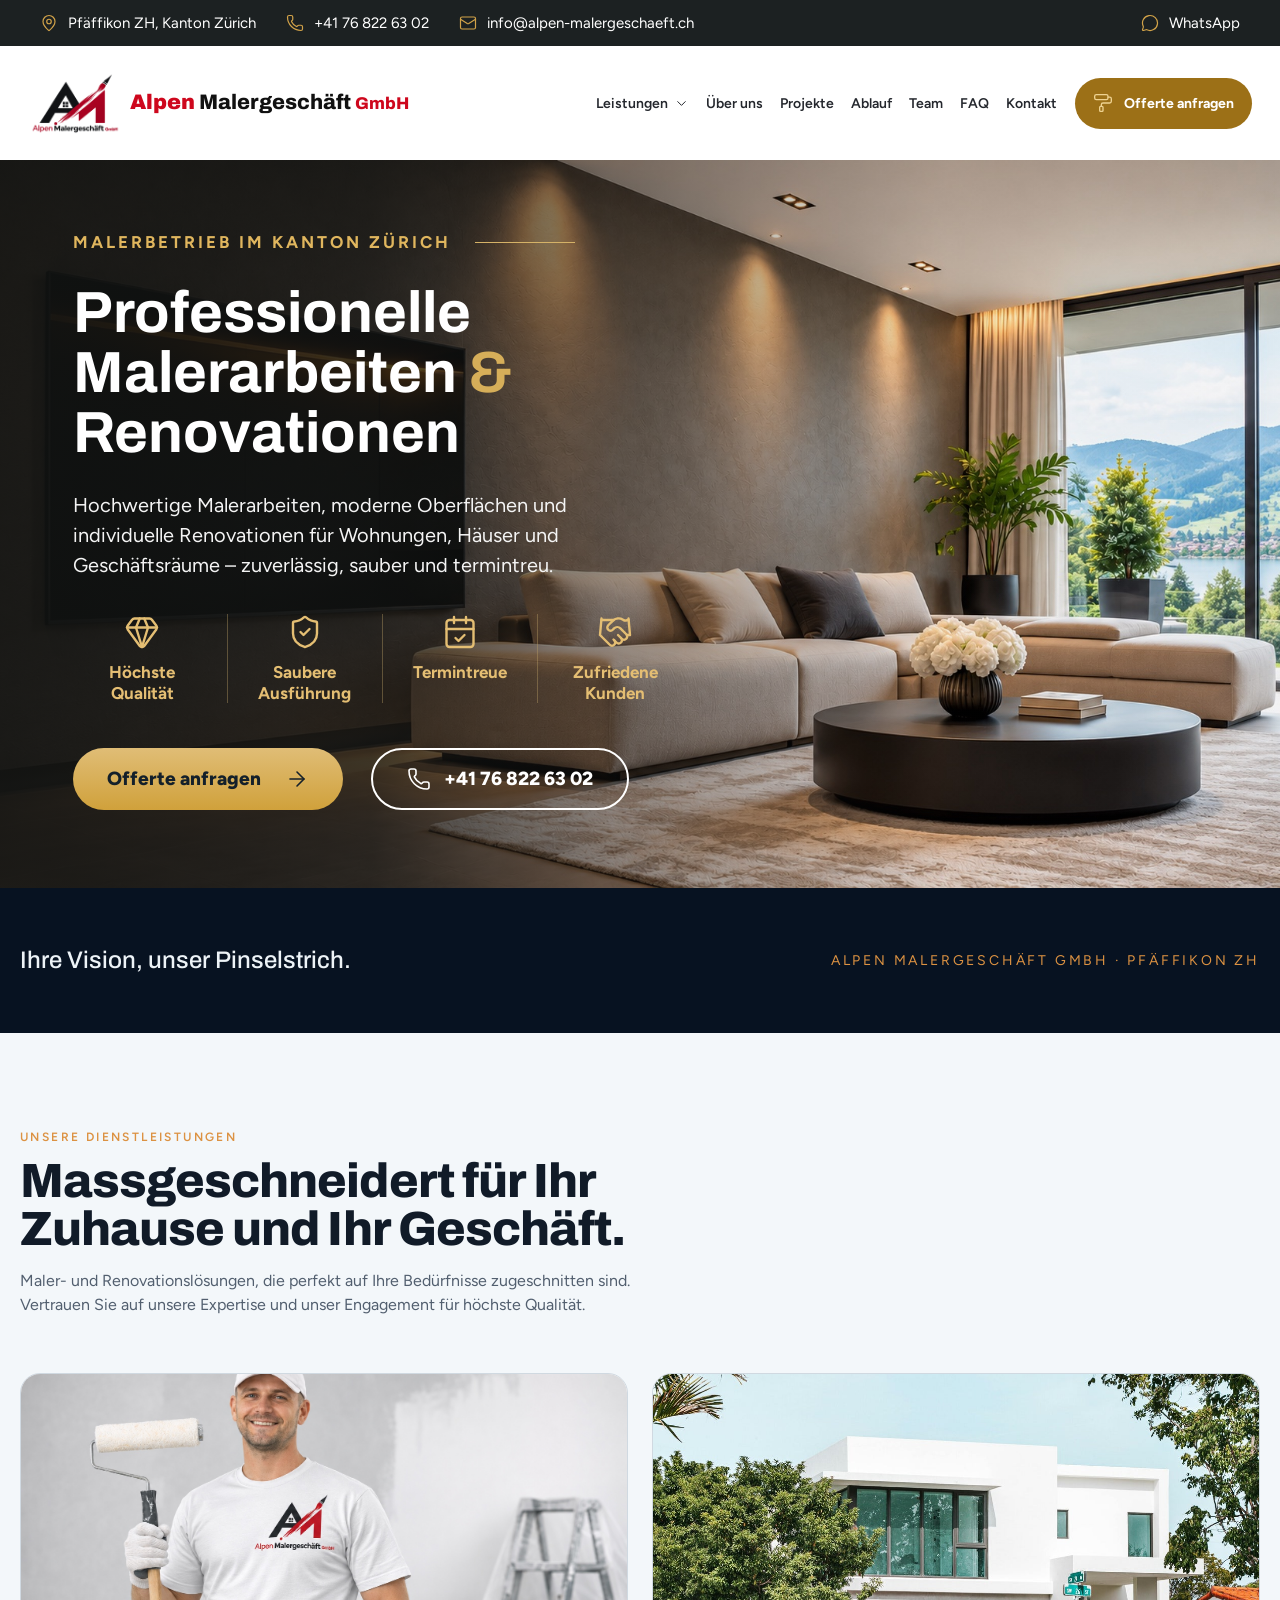
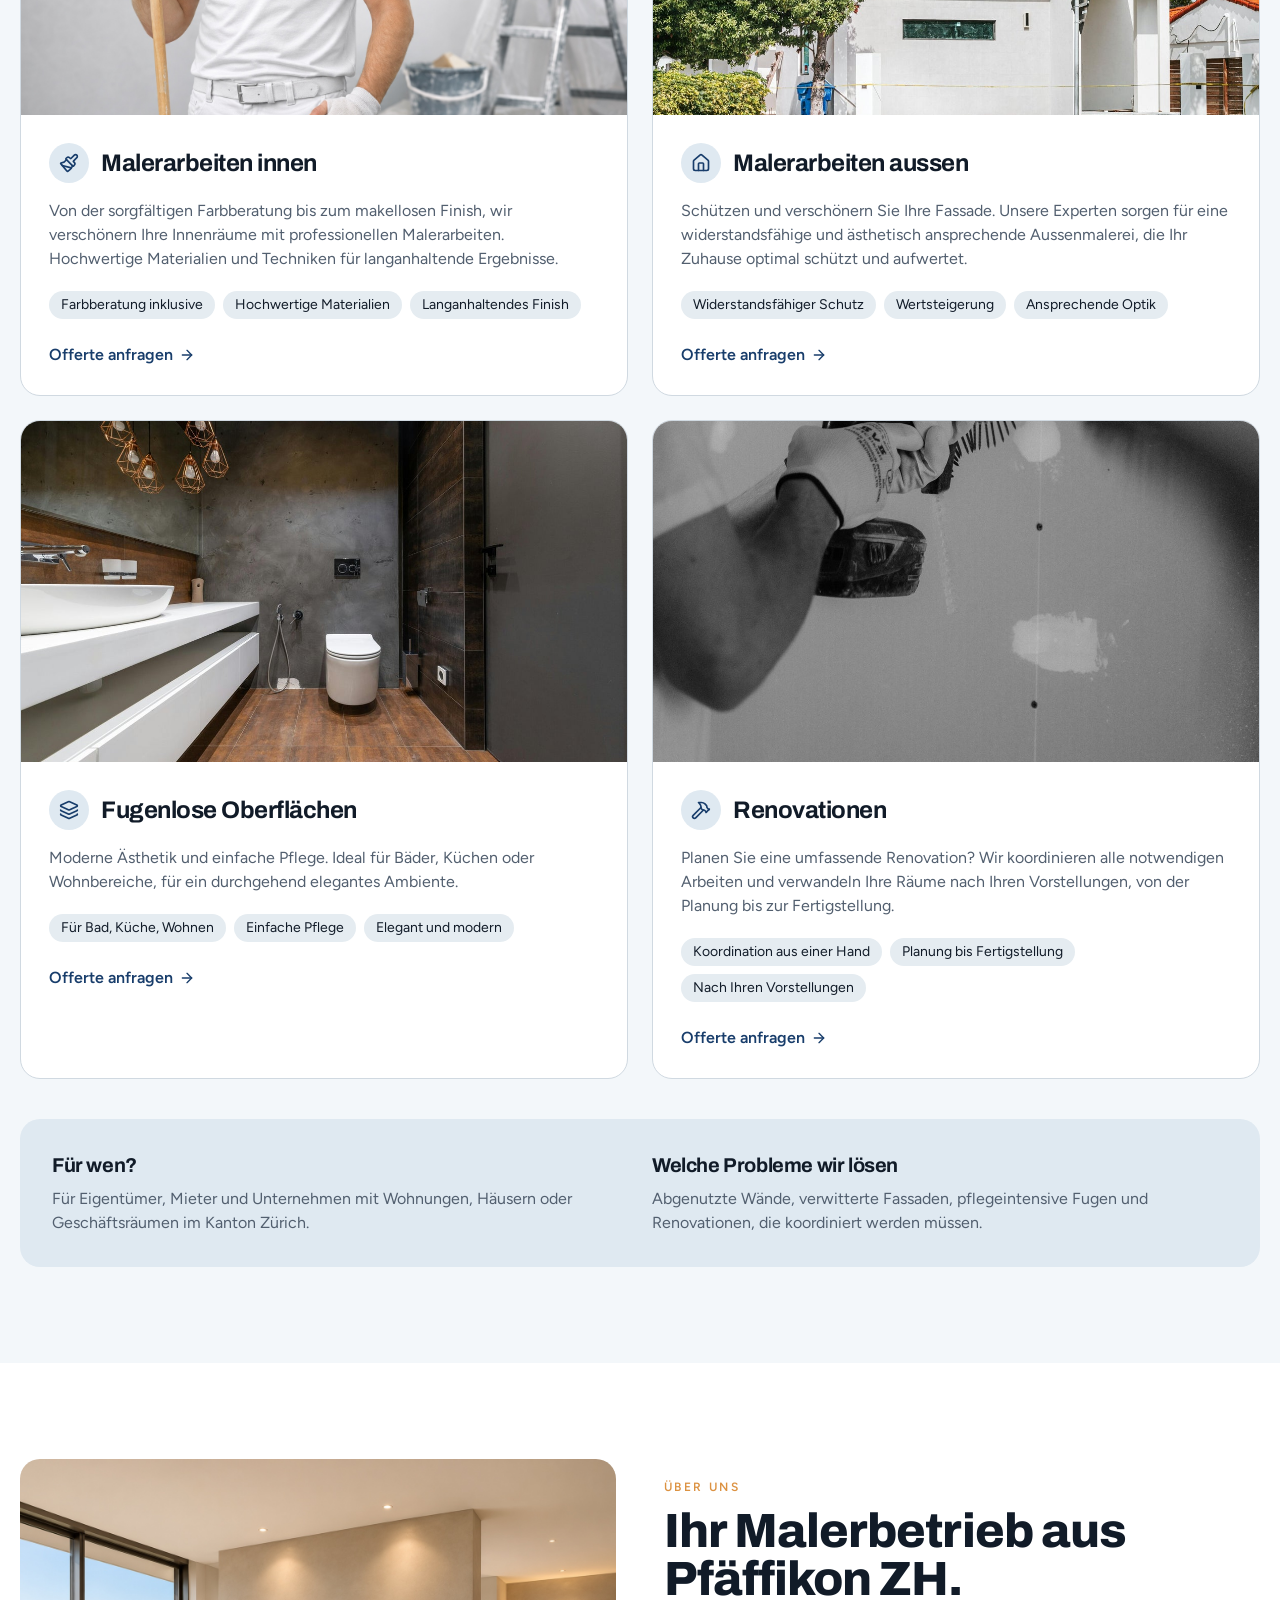
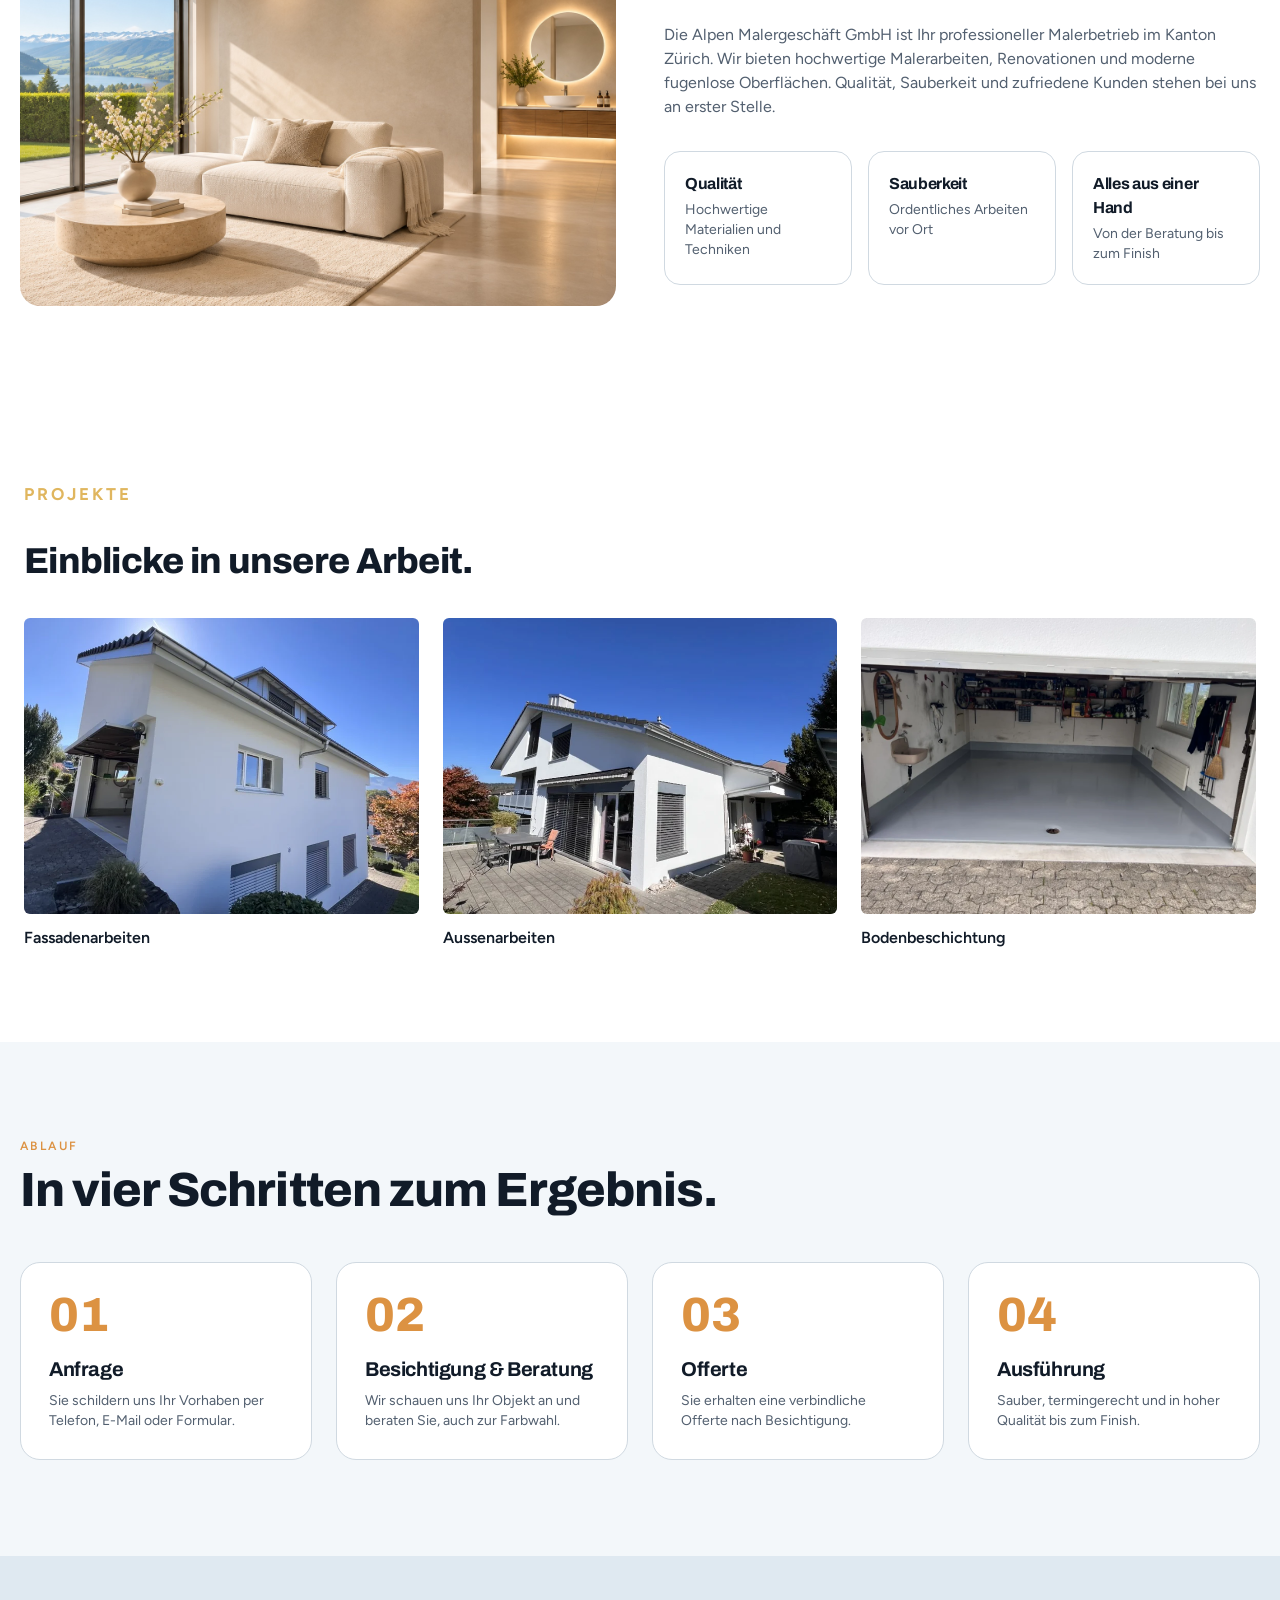
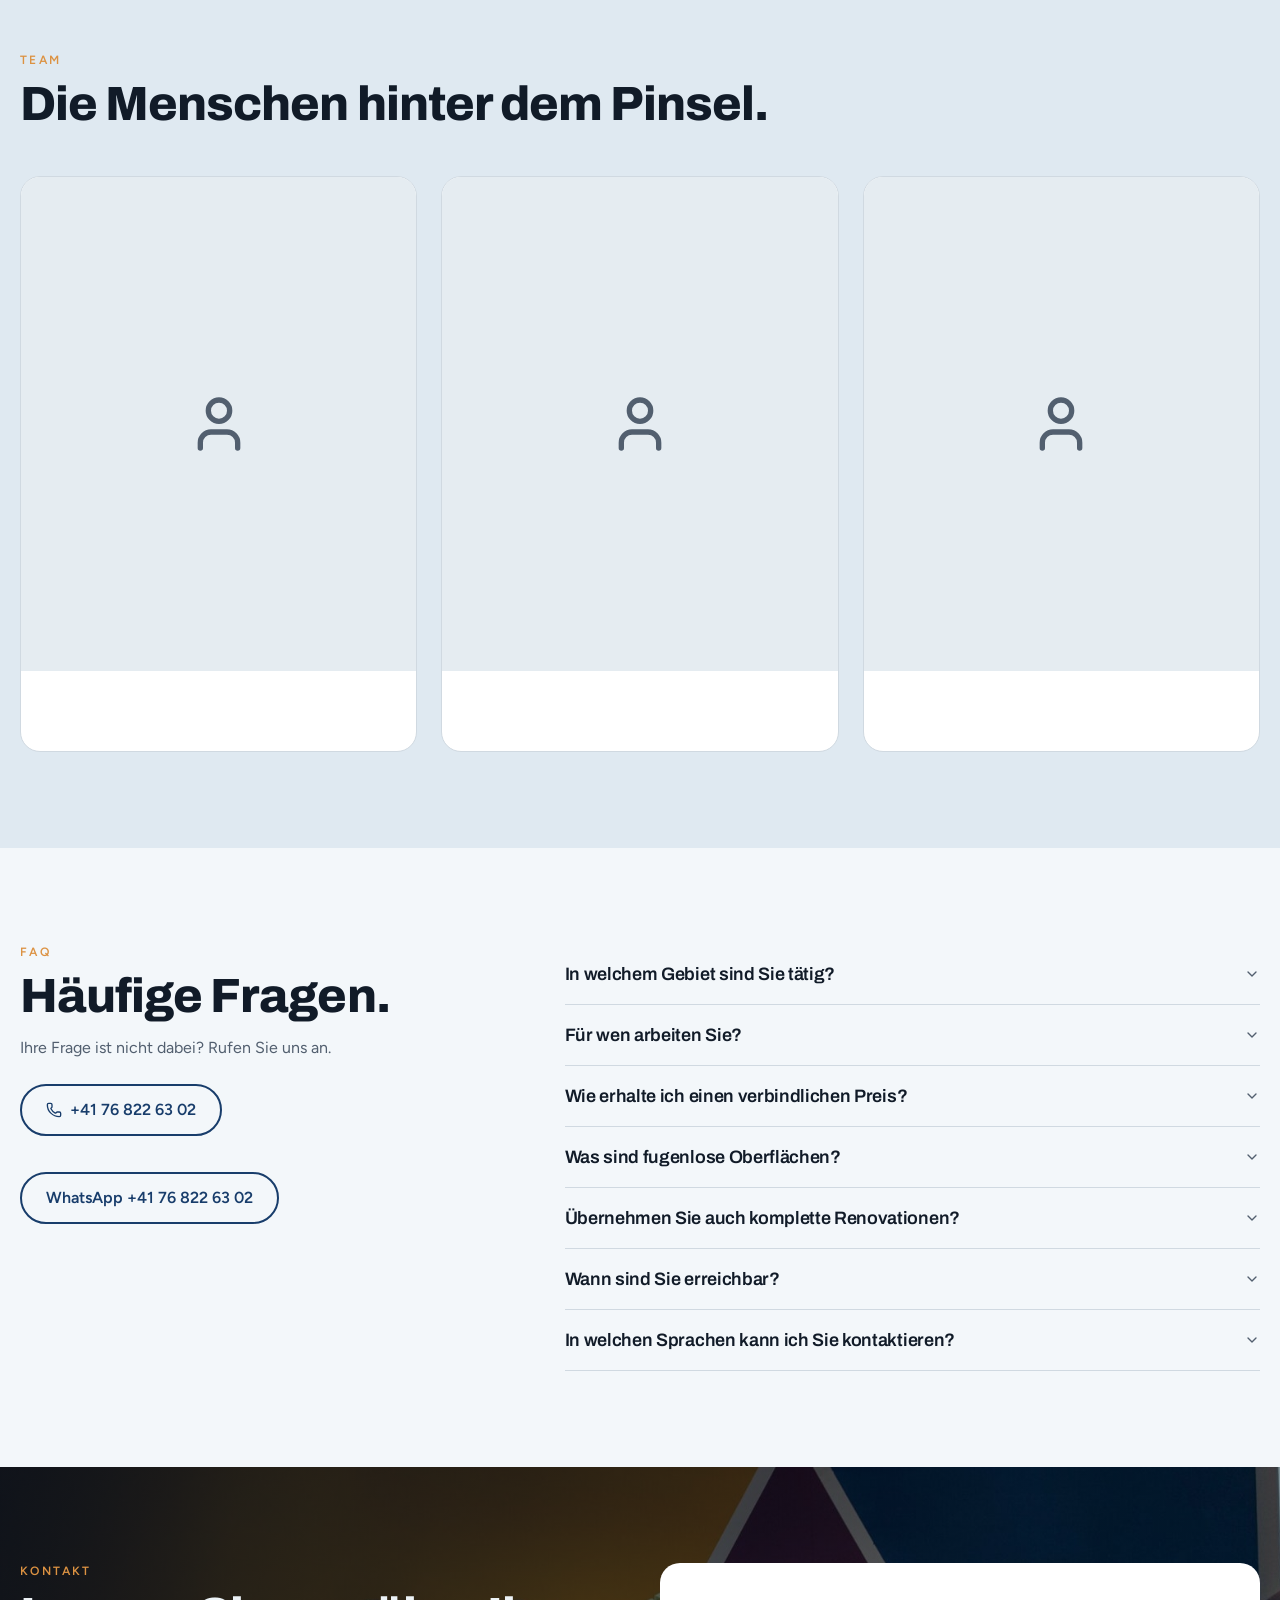
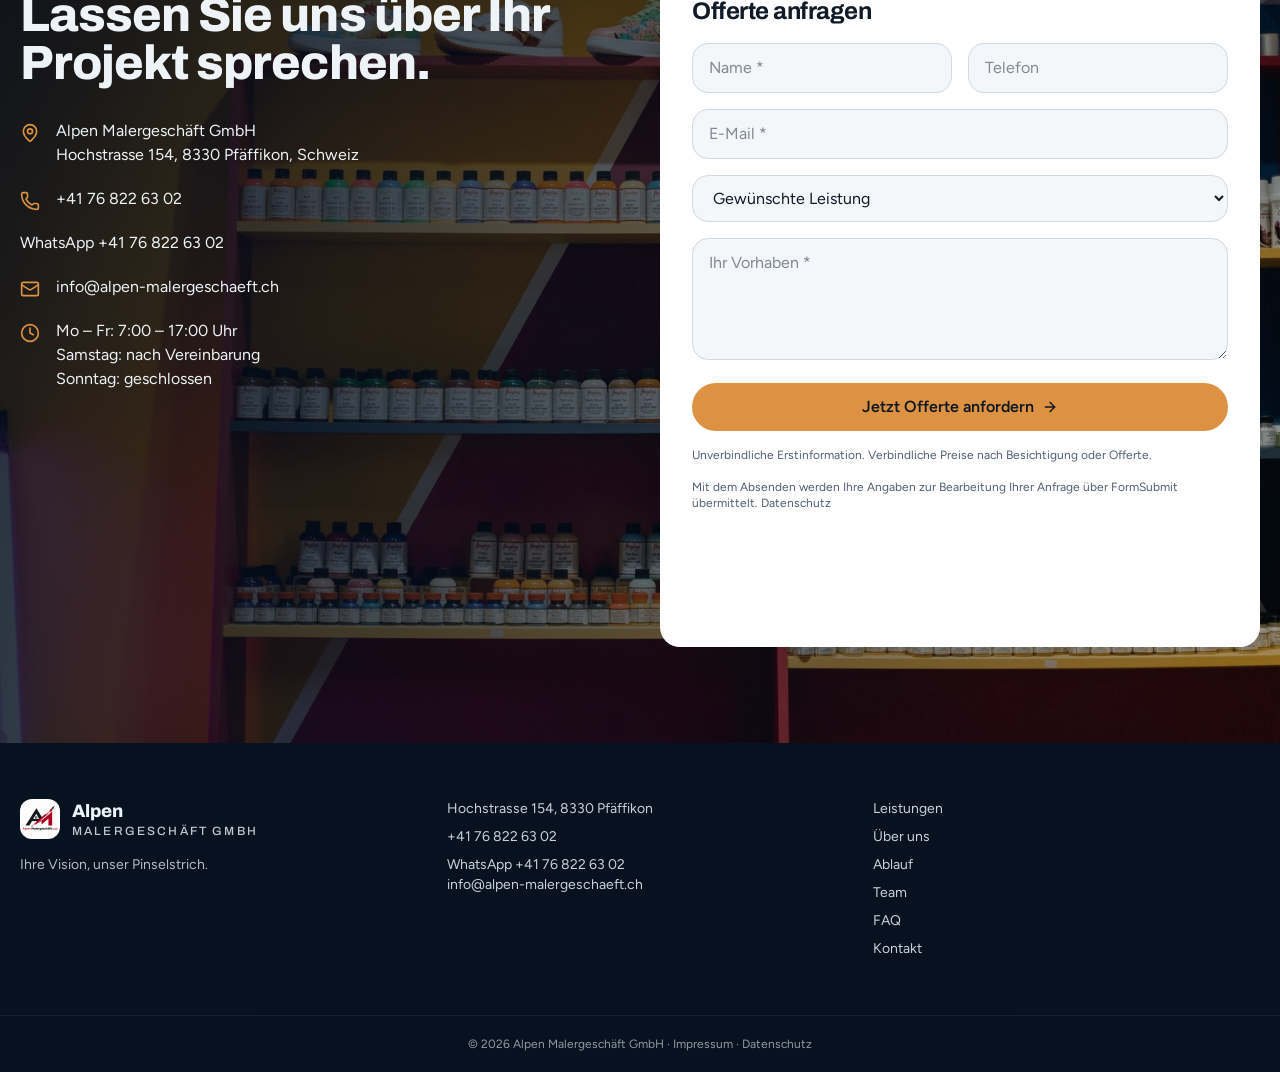
==== commit 69cead4c: "Use official +41 76 822 63 02 across phone links, contact, legal notices and structured data" ====
--- a/index.html
+++ b/index.html
@@ -1,7 +1,7 @@
 <!doctype html>
-<html lang="de-CH"><head><meta charset="utf-8"><meta name="viewport" content="width=device-width, initial-scale=1"><link rel="stylesheet" href="assets/design.css" data-precedence="default"><link rel="stylesheet" href="https://fonts.googleapis.com/css2?family=Archivo:wght@500;700;800&amp;family=Figtree:wght@400;500;600&amp;display=swap" data-precedence="default"><title>Alpen Malergeschäft GmbH | Malerbetrieb in Pfäffikon ZH</title><meta name="description" content="Malerarbeiten innen und aussen, fugenlose Oberflächen und Renovationen im Kanton Zürich. Jetzt unverbindlich Offerte anfordern."><meta name="robots" content="index, follow"><meta property="og:title" content="Alpen Malergeschäft GmbH | Malerbetrieb in Pfäffikon ZH"><meta property="og:description" content="Malerarbeiten innen und aussen, fugenlose Oberflächen und Renovationen im Kanton Zürich. Jetzt unverbindlich Offerte anfordern."><meta property="og:type" content="website"><meta name="twitter:card" content="summary_large_image"><link rel="icon" type="image/png" href="assets/alpen-logo.png"><link rel="preconnect" href="https://fonts.googleapis.com">
+<html lang="de-CH"><head><meta charset="utf-8"><meta name="viewport" content="width=device-width, initial-scale=1"><link rel="stylesheet" href="assets/design.css" data-precedence="default"><link rel="stylesheet" href="https://fonts.googleapis.com/css2?family=Archivo:wght@500;700;800&amp;family=Figtree:wght@400;500;600&amp;display=swap" data-precedence="default"><title>Maler in Pfäffikon ZH &amp; Zürich | Alpen Malergeschäft GmbH</title><meta name="description" content="Alpen Malergeschäft GmbH in Pfäffikon ZH: Malerarbeiten innen und aussen, fugenlose Oberflächen und Renovationen im Kanton Zürich. Jetzt Offerte anfragen."><meta name="robots" content="index, follow"><meta property="og:title" content="Maler in Pfäffikon ZH &amp; Zürich | Alpen Malergeschäft GmbH"><meta property="og:description" content="Alpen Malergeschäft GmbH in Pfäffikon ZH: Malerarbeiten innen und aussen, fugenlose Oberflächen und Renovationen im Kanton Zürich. Jetzt Offerte anfragen."><meta property="og:type" content="website"><meta name="twitter:card" content="summary_large_image"><link rel="icon" type="image/png" href="assets/alpen-logo.png"><link rel="preconnect" href="https://fonts.googleapis.com">
 
-<meta name="twitter:title" content="Alpen Malergeschäft GmbH | Malerbetrieb in Pfäffikon ZH"><meta name="twitter:description" content="Malerarbeiten innen und aussen, fugenlose Oberflächen und Renovationen im Kanton Zürich. Jetzt unverbindlich Offerte anfordern."><meta property="og:image" content="https://alpen-malergeschaeft.ch/assets/landscape.jpg"><meta name="twitter:image" content="https://alpen-malergeschaeft.ch/assets/landscape.jpg"><link rel="canonical" href="https://alpen-malergeschaeft.ch/"><link rel="stylesheet" href="assets/functional.css"><link rel="stylesheet" href="assets/premium-hero.css"><link rel="stylesheet" href="assets/premium-hero.css"></head><body><!--$--><div id="top"><header class="premium-header"><div class="premium-contactbar"><div class="premium-bar-inner"><a href="https://maps.google.com/?q=Hochstrasse+154+8330+Pfäffikon" target="_blank" rel="noopener noreferrer"><svg width="24" height="24" viewBox="0 0 24 24" fill="none" stroke="currentColor" stroke-width="1.6" stroke-linecap="round" stroke-linejoin="round" aria-hidden="true"><path d="M20 10c0 4.993-5.539 10.193-7.399 11.799a1 1 0 0 1-1.202 0C9.539 20.193 4 14.993 4 10a8 8 0 0 1 16 0"></path><circle cx="12" cy="10" r="3"></circle></svg><span>Pfäffikon ZH, Kanton Zürich</span></a><a href="tel:+41768226302"><svg width="24" height="24" viewBox="0 0 24 24" fill="none" stroke="currentColor" stroke-width="1.6" stroke-linecap="round" stroke-linejoin="round" aria-hidden="true"><path d="M13.832 16.568a1 1 0 0 0 1.213-.303l.355-.465A2 2 0 0 1 17 15h3a2 2 0 0 1 2 2v3a2 2 0 0 1-2 2A18 18 0 0 1 2 4a2 2 0 0 1 2-2h3a2 2 0 0 1 2 2v3a2 2 0 0 1-.8 1.6l-.468.351a1 1 0 0 0-.292 1.233 14 14 0 0 0 6.392 6.384"></path></svg><span>+41 76 822 63 02</span></a><a class="top-email" href="mailto:info@alpen-malergeschaeft.ch"><svg width="24" height="24" viewBox="0 0 24 24" fill="none" stroke="currentColor" stroke-width="1.6" stroke-linecap="round" stroke-linejoin="round" aria-hidden="true"><path d="m22 7-8.991 5.727a2 2 0 0 1-2.009 0L2 7"></path><rect x="2" y="4" width="20" height="16" rx="2"></rect></svg><span>info@alpen-malergeschaeft.ch</span></a><a class="top-whatsapp" href="https://wa.me/41768226302" target="_blank" rel="noopener noreferrer"><svg width="24" height="24" viewBox="0 0 24 24" fill="none" stroke="currentColor" stroke-width="1.6" stroke-linecap="round" stroke-linejoin="round" aria-hidden="true"><path d="M2.992 16.342a2 2 0 0 1 .094 1.167l-1.065 3.29a1 1 0 0 0 1.236 1.168l3.413-.998a2 2 0 0 1 1.099.092 10 10 0 1 0-4.777-4.719"></path></svg><span>WhatsApp</span></a></div></div><div class="premium-nav-inner"><a href="#top" class="premium-brand" aria-label="Alpen Malergeschäft GmbH – Startseite"><img src="assets/logo-transparent.png" alt="Alpen Malergeschäft GmbH" width="128" height="90"><span><b>Alpen</b> Malergeschäft <small>GmbH</small></span></a><nav class="premium-desktop-nav" aria-label="Hauptnavigation"><details class="services-menu"><summary>Leistungen <svg width="24" height="24" viewBox="0 0 24 24" fill="none" stroke="currentColor" stroke-width="1.6" stroke-linecap="round" stroke-linejoin="round" aria-hidden="true"><path d="m6 9 6 6 6-6"></path></svg></summary><div><a href="#leistungen">Malerarbeiten innen</a><a href="#leistungen">Malerarbeiten aussen</a><a href="#leistungen">Fugenlose Oberflächen</a><a href="#leistungen">Renovationen</a></div></details><a href="#ueber-uns">Über uns</a><a href="#projekte">Projekte</a><a href="#ablauf">Ablauf</a><a href="#team">Team</a><a href="#faq">FAQ</a><a href="#kontakt">Kontakt</a></nav><a class="premium-header-cta" href="#kontakt"><svg width="24" height="24" viewBox="0 0 24 24" fill="none" stroke="currentColor" stroke-width="1.6" stroke-linecap="round" stroke-linejoin="round" aria-hidden="true"><rect width="16" height="6" x="2" y="2" rx="2"></rect><path d="M10 16v-2a2 2 0 0 1 2-2h8a2 2 0 0 0 2-2V7a2 2 0 0 0-2-2h-2"></path><rect width="4" height="6" x="8" y="16" rx="1"></rect></svg>Offerte anfragen</a><button id="menu-toggle" aria-label="Menü öffnen" aria-expanded="false" aria-controls="mobile-nav"><svg width="24" height="24" viewBox="0 0 24 24" fill="none" stroke="currentColor" stroke-width="1.6" stroke-linecap="round" stroke-linejoin="round" aria-hidden="true"><path d="M4 5h16"></path><path d="M4 12h16"></path><path d="M4 19h16"></path></svg></button></div><nav id="mobile-nav" aria-label="Mobile Navigation" hidden=""><details class="services-menu"><summary>Leistungen <svg width="24" height="24" viewBox="0 0 24 24" fill="none" stroke="currentColor" stroke-width="1.6" stroke-linecap="round" stroke-linejoin="round" aria-hidden="true"><path d="m6 9 6 6 6-6"></path></svg></summary><div><a href="#leistungen">Malerarbeiten innen</a><a href="#leistungen">Malerarbeiten aussen</a><a href="#leistungen">Fugenlose Oberflächen</a><a href="#leistungen">Renovationen</a></div></details><a href="#ueber-uns">Über uns</a><a href="#projekte">Projekte</a><a href="#ablauf">Ablauf</a><a href="#team">Team</a><a href="#faq">FAQ</a><a href="#kontakt">Kontakt</a><a href="#kontakt">Offerte anfragen</a></nav></header><section class="premium-hero" aria-labelledby="premium-title"><img class="premium-hero-photo" src="assets/premium-living-room.jpg" alt="Wohnraum mit strukturierten Wandoberflächen, heller Sofalandschaft und Blick ins Grüne" width="1672" height="941" fetchpriority="high"><div class="premium-shade"></div><div class="premium-hero-inner"><p class="premium-eyebrow">Malerbetrieb im Kanton Zürich<span></span></p><h1 id="premium-title">Professionelle<br>Malerarbeiten <em>&amp;</em><br>Renovationen</h1><p class="premium-intro">Hochwertige Malerarbeiten, moderne Oberflächen und individuelle Renovationen für Wohnungen, Häuser und Geschäftsräume – zuverlässig, sauber und termintreu.</p><div class="premium-qualities"><div><svg width="24" height="24" viewBox="0 0 24 24" fill="none" stroke="currentColor" stroke-width="1.6" stroke-linecap="round" stroke-linejoin="round" aria-hidden="true"><path d="M10.5 3 8 9l4 13 4-13-2.5-6"></path><path d="M17 3a2 2 0 0 1 1.6.8l3 4a2 2 0 0 1 .013 2.382l-7.99 10.986a2 2 0 0 1-3.247 0l-7.99-10.986A2 2 0 0 1 2.4 7.8l2.998-3.997A2 2 0 0 1 7 3z"></path><path d="M2 9h20"></path></svg><span>Höchste<br>Qualität</span></div><div><svg width="24" height="24" viewBox="0 0 24 24" fill="none" stroke="currentColor" stroke-width="1.6" stroke-linecap="round" stroke-linejoin="round" aria-hidden="true"><path d="M20 13c0 5-3.5 7.5-7.66 8.95a1 1 0 0 1-.67-.01C7.5 20.5 4 18 4 13V6a1 1 0 0 1 1-1c2 0 4.5-1.2 6.24-2.72a1.17 1.17 0 0 1 1.52 0C14.51 3.81 17 5 19 5a1 1 0 0 1 1 1z"></path><path d="m9 12 2 2 4-4"></path></svg><span>Saubere<br>Ausführung</span></div><div><svg width="24" height="24" viewBox="0 0 24 24" fill="none" stroke="currentColor" stroke-width="1.6" stroke-linecap="round" stroke-linejoin="round" aria-hidden="true"><path d="M8 2v4"></path><path d="M16 2v4"></path><rect width="18" height="18" x="3" y="4" rx="2"></rect><path d="M3 10h18"></path><path d="m9 16 2 2 4-4"></path></svg><span>Termintreue</span></div><div><svg width="24" height="24" viewBox="0 0 24 24" fill="none" stroke="currentColor" stroke-width="1.6" stroke-linecap="round" stroke-linejoin="round" aria-hidden="true"><path d="m11 17 2 2a1 1 0 1 0 3-3"></path><path d="m14 14 2.5 2.5a1 1 0 1 0 3-3l-3.88-3.88a3 3 0 0 0-4.24 0l-.88.88a1 1 0 1 1-3-3l2.81-2.81a5.79 5.79 0 0 1 7.06-.87l.47.28a2 2 0 0 0 1.42.25L21 4"></path><path d="m21 3 1 11h-2"></path><path d="M3 3 2 14l6.5 6.5a1 1 0 1 0 3-3"></path><path d="M3 4h8"></path></svg><span>Zufriedene<br>Kunden</span></div></div><div class="premium-actions"><a class="premium-gold-button" href="#kontakt">Offerte anfragen <svg width="24" height="24" viewBox="0 0 24 24" fill="none" stroke="currentColor" stroke-width="1.6" stroke-linecap="round" stroke-linejoin="round" aria-hidden="true"><path d="M5 12h14"></path><path d="m12 5 7 7-7 7"></path></svg></a><a class="premium-call-button" href="tel:+41445007771"><svg width="24" height="24" viewBox="0 0 24 24" fill="none" stroke="currentColor" stroke-width="1.6" stroke-linecap="round" stroke-linejoin="round" aria-hidden="true"><path d="M13.832 16.568a1 1 0 0 0 1.213-.303l.355-.465A2 2 0 0 1 17 15h3a2 2 0 0 1 2 2v3a2 2 0 0 1-2 2A18 18 0 0 1 2 4a2 2 0 0 1 2-2h3a2 2 0 0 1 2 2v3a2 2 0 0 1-.8 1.6l-.468.351a1 1 0 0 0-.292 1.233 14 14 0 0 0 6.392 6.384"></path></svg>044 500 77 71</a></div></div></section><section class="bg-ink text-ink-foreground"><div class="mx-auto grid max-w-7xl items-center gap-8 px-5 py-14 md:grid-cols-[1fr_auto]"><blockquote class="font-display text-xl font-medium leading-snug sm:text-2xl">Ihre Vision, unser Pinselstrich.</blockquote><p class="text-sm uppercase tracking-[0.2em] text-accent">Alpen Malergeschäft GmbH · Pfäffikon ZH</p></div></section><section id="leistungen" class="mx-auto max-w-7xl scroll-mt-24 px-5 py-24"><div class="max-w-2xl"><p class="eyebrow">Unsere Dienstleistungen</p><h2 class="mt-3 text-4xl font-extrabold sm:text-5xl">Massgeschneidert für Ihr Zuhause und Ihr Geschäft.</h2><p class="mt-4 text-muted-foreground">Maler- und Renovationslösungen, die perfekt auf Ihre Bedürfnisse zugeschnitten sind. Vertrauen Sie auf unsere Expertise und unser Engagement für höchste Qualität.</p></div><div class="mt-14 grid gap-6 md:grid-cols-2"><article class="card-lift group overflow-hidden border"><div class="aspect-[16/9] overflow-hidden"><img src="assets/alpen-worker-new.jpg" alt="Malerarbeiten innen" loading="lazy" class="h-full w-full object-cover transition duration-700 group-hover:scale-105" decoding="async"></div><div class="p-7"><div class="flex items-center gap-3"><span class="grid h-10 w-10 place-items-center rounded-full bg-secondary text-primary"><svg xmlns="http://www.w3.org/2000/svg" width="24" height="24" viewBox="0 0 24 24" fill="none" stroke="currentColor" stroke-width="2" stroke-linecap="round" stroke-linejoin="round" class="lucide lucide-paintbrush h-5 w-5" aria-hidden="true"><path d="m14.622 17.897-10.68-2.913"></path><path d="M18.376 2.622a1 1 0 1 1 3.002 3.002L17.36 9.643a.5.5 0 0 0 0 .707l.944.944a2.41 2.41 0 0 1 0 3.408l-.944.944a.5.5 0 0 1-.707 0L8.354 7.348a.5.5 0 0 1 0-.707l.944-.944a2.41 2.41 0 0 1 3.408 0l.944.944a.5.5 0 0 0 .707 0z"></path><path d="M9 8c-1.804 2.71-3.97 3.46-6.583 3.948a.507.507 0 0 0-.302.819l7.32 8.883a1 1 0 0 0 1.185.204C12.735 20.405 16 16.792 16 15"></path></svg></span><h3 class="text-2xl font-bold">Malerarbeiten innen</h3></div><p class="mt-4 text-muted-foreground">Von der sorgfältigen Farbberatung bis zum makellosen Finish, wir verschönern Ihre Innenräume mit professionellen Malerarbeiten. Hochwertige Materialien und Techniken für langanhaltende Ergebnisse.</p><ul class="mt-5 flex flex-wrap gap-2"><li class="rounded-full bg-muted px-3 py-1 text-sm">Farbberatung inklusive</li><li class="rounded-full bg-muted px-3 py-1 text-sm">Hochwertige Materialien</li><li class="rounded-full bg-muted px-3 py-1 text-sm">Langanhaltendes Finish</li></ul><a href="#kontakt" class="link-arrow mt-6">Offerte anfragen <svg xmlns="http://www.w3.org/2000/svg" width="24" height="24" viewBox="0 0 24 24" fill="none" stroke="currentColor" stroke-width="2" stroke-linecap="round" stroke-linejoin="round" class="lucide lucide-arrow-right h-4 w-4" aria-hidden="true"><path d="M5 12h14"></path><path d="m12 5 7 7-7 7"></path></svg></a></div></article><article class="card-lift group overflow-hidden border"><div class="aspect-[16/9] overflow-hidden"><img src="assets/exterior.jpg" alt="Malerarbeiten aussen" loading="lazy" class="h-full w-full object-cover transition duration-700 group-hover:scale-105" decoding="async"></div><div class="p-7"><div class="flex items-center gap-3"><span class="grid h-10 w-10 place-items-center rounded-full bg-secondary text-primary"><svg xmlns="http://www.w3.org/2000/svg" width="24" height="24" viewBox="0 0 24 24" fill="none" stroke="currentColor" stroke-width="2" stroke-linecap="round" stroke-linejoin="round" class="lucide lucide-house h-5 w-5" aria-hidden="true"><path d="M15 21v-8a1 1 0 0 0-1-1h-4a1 1 0 0 0-1 1v8"></path><path d="M3 10a2 2 0 0 1 .709-1.528l7-6a2 2 0 0 1 2.582 0l7 6A2 2 0 0 1 21 10v9a2 2 0 0 1-2 2H5a2 2 0 0 1-2-2z"></path></svg></span><h3 class="text-2xl font-bold">Malerarbeiten aussen</h3></div><p class="mt-4 text-muted-foreground">Schützen und verschönern Sie Ihre Fassade. Unsere Experten sorgen für eine widerstandsfähige und ästhetisch ansprechende Aussenmalerei, die Ihr Zuhause optimal schützt und aufwertet.</p><ul class="mt-5 flex flex-wrap gap-2"><li class="rounded-full bg-muted px-3 py-1 text-sm">Widerstandsfähiger Schutz</li><li class="rounded-full bg-muted px-3 py-1 text-sm">Wertsteigerung</li><li class="rounded-full bg-muted px-3 py-1 text-sm">Ansprechende Optik</li></ul><a href="#kontakt" class="link-arrow mt-6">Offerte anfragen <svg xmlns="http://www.w3.org/2000/svg" width="24" height="24" viewBox="0 0 24 24" fill="none" stroke="currentColor" stroke-width="2" stroke-linecap="round" stroke-linejoin="round" class="lucide lucide-arrow-right h-4 w-4" aria-hidden="true"><path d="M5 12h14"></path><path d="m12 5 7 7-7 7"></path></svg></a></div></article><article class="card-lift group overflow-hidden border"><div class="aspect-[16/9] overflow-hidden"><img src="assets/fugenlos.jpg" alt="Fugenlose Oberflächen" loading="lazy" class="h-full w-full object-cover transition duration-700 group-hover:scale-105" decoding="async"></div><div class="p-7"><div class="flex items-center gap-3"><span class="grid h-10 w-10 place-items-center rounded-full bg-secondary text-primary"><svg xmlns="http://www.w3.org/2000/svg" width="24" height="24" viewBox="0 0 24 24" fill="none" stroke="currentColor" stroke-width="2" stroke-linecap="round" stroke-linejoin="round" class="lucide lucide-layers h-5 w-5" aria-hidden="true"><path d="M12.83 2.18a2 2 0 0 0-1.66 0L2.6 6.08a1 1 0 0 0 0 1.83l8.58 3.91a2 2 0 0 0 1.66 0l8.58-3.9a1 1 0 0 0 0-1.83z"></path><path d="M2 12a1 1 0 0 0 .58.91l8.6 3.91a2 2 0 0 0 1.65 0l8.58-3.9A1 1 0 0 0 22 12"></path><path d="M2 17a1 1 0 0 0 .58.91l8.6 3.91a2 2 0 0 0 1.65 0l8.58-3.9A1 1 0 0 0 22 17"></path></svg></span><h3 class="text-2xl font-bold">Fugenlose Oberflächen</h3></div><p class="mt-4 text-muted-foreground">Moderne Ästhetik und einfache Pflege. Ideal für Bäder, Küchen oder Wohnbereiche, für ein durchgehend elegantes Ambiente.</p><ul class="mt-5 flex flex-wrap gap-2"><li class="rounded-full bg-muted px-3 py-1 text-sm">Für Bad, Küche, Wohnen</li><li class="rounded-full bg-muted px-3 py-1 text-sm">Einfache Pflege</li><li class="rounded-full bg-muted px-3 py-1 text-sm">Elegant und modern</li></ul><a href="#kontakt" class="link-arrow mt-6">Offerte anfragen <svg xmlns="http://www.w3.org/2000/svg" width="24" height="24" viewBox="0 0 24 24" fill="none" stroke="currentColor" stroke-width="2" stroke-linecap="round" stroke-linejoin="round" class="lucide lucide-arrow-right h-4 w-4" aria-hidden="true"><path d="M5 12h14"></path><path d="m12 5 7 7-7 7"></path></svg></a></div></article><article class="card-lift group overflow-hidden border"><div class="aspect-[16/9] overflow-hidden"><img src="assets/renovation.jpg" alt="Renovationen" loading="lazy" class="h-full w-full object-cover transition duration-700 group-hover:scale-105" decoding="async"></div><div class="p-7"><div class="flex items-center gap-3"><span class="grid h-10 w-10 place-items-center rounded-full bg-secondary text-primary"><svg xmlns="http://www.w3.org/2000/svg" width="24" height="24" viewBox="0 0 24 24" fill="none" stroke="currentColor" stroke-width="2" stroke-linecap="round" stroke-linejoin="round" class="lucide lucide-hammer h-5 w-5" aria-hidden="true"><path d="m15 12-9.373 9.373a1 1 0 0 1-3.001-3L12 9"></path><path d="m18 15 4-4"></path><path d="m21.5 11.5-1.914-1.914A2 2 0 0 1 19 8.172v-.344a2 2 0 0 0-.586-1.414l-1.657-1.657A6 6 0 0 0 12.516 3H9l1.243 1.243A6 6 0 0 1 12 8.485V10l2 2h1.172a2 2 0 0 1 1.414.586L18.5 14.5"></path></svg></span><h3 class="text-2xl font-bold">Renovationen</h3></div><p class="mt-4 text-muted-foreground">Planen Sie eine umfassende Renovation? Wir koordinieren alle notwendigen Arbeiten und verwandeln Ihre Räume nach Ihren Vorstellungen, von der Planung bis zur Fertigstellung.</p><ul class="mt-5 flex flex-wrap gap-2"><li class="rounded-full bg-muted px-3 py-1 text-sm">Koordination aus einer Hand</li><li class="rounded-full bg-muted px-3 py-1 text-sm">Planung bis Fertigstellung</li><li class="rounded-full bg-muted px-3 py-1 text-sm">Nach Ihren Vorstellungen</li></ul><a href="#kontakt" class="link-arrow mt-6">Offerte anfragen <svg xmlns="http://www.w3.org/2000/svg" width="24" height="24" viewBox="0 0 24 24" fill="none" stroke="currentColor" stroke-width="2" stroke-linecap="round" stroke-linejoin="round" class="lucide lucide-arrow-right h-4 w-4" aria-hidden="true"><path d="M5 12h14"></path><path d="m12 5 7 7-7 7"></path></svg></a></div></article></div><div class="mt-10 grid gap-6 rounded-2xl bg-secondary p-8 md:grid-cols-2"><div><h3 class="text-xl font-bold">Für wen?</h3><p class="mt-2 text-muted-foreground">Für Eigentümer, Mieter und Unternehmen mit Wohnungen, Häusern oder Geschäftsräumen im Kanton Zürich.</p></div><div><h3 class="text-xl font-bold">Welche Probleme wir lösen</h3><p class="mt-2 text-muted-foreground">Abgenutzte Wände, verwitterte Fassaden, pflegeintensive Fugen und Renovationen, die koordiniert werden müssen.</p></div></div></section><section id="ueber-uns" class="scroll-mt-24 bg-card"><div class="mx-auto grid max-w-7xl items-center gap-12 px-5 py-24 lg:grid-cols-2"><img src="assets/about-interior.jpg" alt="Heller Wohnraum mit warmen Wandoberflächen und Blick ins Grüne" loading="lazy" class="aspect-[4/3] w-full rounded-2xl object-cover" decoding="async"><div><p class="eyebrow">Über uns</p><h2 class="mt-3 text-4xl font-extrabold sm:text-5xl">Ihr Malerbetrieb aus Pfäffikon ZH.</h2><p class="mt-5 text-muted-foreground">Die Alpen Malergeschäft GmbH ist Ihr professioneller Malerbetrieb im Kanton Zürich. Wir bieten hochwertige Malerarbeiten, Renovationen und moderne fugenlose Oberflächen. Qualität, Sauberkeit und zufriedene Kunden stehen bei uns an erster Stelle.</p><div class="mt-8 grid gap-4 sm:grid-cols-3"><div class="rounded-xl border p-5"><h3 class="font-bold">Qualität</h3><p class="mt-1 text-sm text-muted-foreground">Hochwertige Materialien und Techniken</p></div><div class="rounded-xl border p-5"><h3 class="font-bold">Sauberkeit</h3><p class="mt-1 text-sm text-muted-foreground">Ordentliches Arbeiten vor Ort</p></div><div class="rounded-xl border p-5"><h3 class="font-bold">Alles aus einer Hand</h3><p class="mt-1 text-sm text-muted-foreground">Von der Beratung bis zum Finish</p></div></div></div></div></section><section id="projekte" class="premium-projects"><div><p class="premium-eyebrow">Projekte</p><h2>Einblicke in unsere Arbeit.</h2><div class="premium-project-grid"><figure><img src="assets/project-facade.webp" loading="lazy" alt="Weisse Hausfassade mit grauen Fensterdetails"><figcaption>Fassadenarbeiten</figcaption></figure><figure><img src="assets/project-terrace.webp" loading="lazy" alt="Hausfassade und Terrasse"><figcaption>Aussenarbeiten</figcaption></figure><figure><img src="assets/project-floor.webp" loading="lazy" alt="Neu beschichteter grauer Garagenboden"><figcaption>Bodenbeschichtung</figcaption></figure></div></div></section><section id="ablauf" class="mx-auto max-w-7xl scroll-mt-24 px-5 py-24"><p class="eyebrow">Ablauf</p><h2 class="mt-3 text-4xl font-extrabold sm:text-5xl">In vier Schritten zum Ergebnis.</h2><ol class="mt-12 grid gap-6 sm:grid-cols-2 lg:grid-cols-4"><li class="card-lift border p-7"><span class="font-display text-5xl font-extrabold text-accent">0<!-- -->1</span><h3 class="mt-4 text-xl font-bold">Anfrage</h3><p class="mt-2 text-sm text-muted-foreground">Sie schildern uns Ihr Vorhaben per Telefon, E-Mail oder Formular.</p></li><li class="card-lift border p-7"><span class="font-display text-5xl font-extrabold text-accent">0<!-- -->2</span><h3 class="mt-4 text-xl font-bold">Besichtigung &amp; Beratung</h3><p class="mt-2 text-sm text-muted-foreground">Wir schauen uns Ihr Objekt an und beraten Sie, auch zur Farbwahl.</p></li><li class="card-lift border p-7"><span class="font-display text-5xl font-extrabold text-accent">0<!-- -->3</span><h3 class="mt-4 text-xl font-bold">Offerte</h3><p class="mt-2 text-sm text-muted-foreground">Sie erhalten eine verbindliche Offerte nach Besichtigung.</p></li><li class="card-lift border p-7"><span class="font-display text-5xl font-extrabold text-accent">0<!-- -->4</span><h3 class="mt-4 text-xl font-bold">Ausführung</h3><p class="mt-2 text-sm text-muted-foreground">Sauber, termingerecht und in hoher Qualität bis zum Finish.</p></li></ol></section><section id="team" class="scroll-mt-24 bg-secondary"><div class="mx-auto max-w-7xl px-5 py-24"><p class="eyebrow">Team</p><h2 class="mt-3 text-4xl font-extrabold sm:text-5xl">Die Menschen hinter dem Pinsel.</h2><div class="mt-12 grid gap-6 sm:grid-cols-3"><div class="card-lift overflow-hidden border"><div class="grid aspect-[4/5] place-items-center bg-muted text-muted-foreground"><svg xmlns="http://www.w3.org/2000/svg" width="24" height="24" viewBox="0 0 24 24" fill="none" stroke="currentColor" stroke-width="2" stroke-linecap="round" stroke-linejoin="round" class="lucide lucide-user h-16 w-16" aria-hidden="true"><path d="M19 21v-2a4 4 0 0 0-4-4H9a4 4 0 0 0-4 4v2"></path><circle cx="12" cy="7" r="4"></circle></svg></div><div class="p-5"><h3 class="font-bold"></h3><p class="text-sm text-muted-foreground"></p></div></div><div class="card-lift overflow-hidden border"><div class="grid aspect-[4/5] place-items-center bg-muted text-muted-foreground"><svg xmlns="http://www.w3.org/2000/svg" width="24" height="24" viewBox="0 0 24 24" fill="none" stroke="currentColor" stroke-width="2" stroke-linecap="round" stroke-linejoin="round" class="lucide lucide-user h-16 w-16" aria-hidden="true"><path d="M19 21v-2a4 4 0 0 0-4-4H9a4 4 0 0 0-4 4v2"></path><circle cx="12" cy="7" r="4"></circle></svg></div><div class="p-5"><h3 class="font-bold"></h3><p class="text-sm text-muted-foreground"></p></div></div><div class="card-lift overflow-hidden border"><div class="grid aspect-[4/5] place-items-center bg-muted text-muted-foreground"><svg xmlns="http://www.w3.org/2000/svg" width="24" height="24" viewBox="0 0 24 24" fill="none" stroke="currentColor" stroke-width="2" stroke-linecap="round" stroke-linejoin="round" class="lucide lucide-user h-16 w-16" aria-hidden="true"><path d="M19 21v-2a4 4 0 0 0-4-4H9a4 4 0 0 0-4 4v2"></path><circle cx="12" cy="7" r="4"></circle></svg></div><div class="p-5"><h3 class="font-bold"></h3><p class="text-sm text-muted-foreground"></p></div></div></div></div></section><section id="faq" class="mx-auto grid max-w-7xl scroll-mt-24 gap-12 px-5 py-24 lg:grid-cols-[1fr_1.4fr]"><div><p class="eyebrow">FAQ</p><h2 class="mt-3 text-4xl font-extrabold sm:text-5xl">Häufige Fragen.</h2><p class="mt-4 text-muted-foreground">Ihre Frage ist nicht dabei? Rufen Sie uns an.</p><a href="tel:+41445007771" class="btn-secondary-dark mt-6"><svg xmlns="http://www.w3.org/2000/svg" width="24" height="24" viewBox="0 0 24 24" fill="none" stroke="currentColor" stroke-width="2" stroke-linecap="round" stroke-linejoin="round" class="lucide lucide-phone h-4 w-4" aria-hidden="true"><path d="M13.832 16.568a1 1 0 0 0 1.213-.303l.355-.465A2 2 0 0 1 17 15h3a2 2 0 0 1 2 2v3a2 2 0 0 1-2 2A18 18 0 0 1 2 4a2 2 0 0 1 2-2h3a2 2 0 0 1 2 2v3a2 2 0 0 1-.8 1.6l-.468.351a1 1 0 0 0-.292 1.233 14 14 0 0 0 6.392 6.384"></path></svg> 044 500 77 71</a><div style="margin-top: 12px;"><a href="https://wa.me/41768226302" class="btn-secondary-dark mt-6" target="_blank" rel="noopener noreferrer" data-whatsapp="true">WhatsApp +41 76 822 63 02</a></div></div><div data-orientation="vertical"><div data-state="closed" data-orientation="vertical" class="border-b"><h3 data-orientation="vertical" data-state="closed" class="flex"><button type="button" aria-expanded="false" data-state="closed" data-orientation="vertical" id="faq-question-0" class="flex flex-1 items-center justify-between py-4 cursor-pointer transition-all hover:underline [&amp;[data-state=open]&gt;svg]:rotate-180 text-left text-lg font-semibold" data-radix-collection-item="" aria-controls="faq-answer-0">In welchem Gebiet sind Sie tätig?<svg xmlns="http://www.w3.org/2000/svg" width="24" height="24" viewBox="0 0 24 24" fill="none" stroke="currentColor" stroke-width="2" stroke-linecap="round" stroke-linejoin="round" class="lucide lucide-chevron-down h-4 w-4 shrink-0 text-muted-foreground transition-transform duration-200" aria-hidden="true"><path d="m6 9 6 6 6-6"></path></svg></button></h3><div id="faq-answer-0" class="faq-answer" hidden="" role="region" aria-labelledby="faq-question-0">Wir sind ein Malerbetrieb im Kanton Zürich mit Sitz an der Hochstrasse 154 in 8330 Pfäffikon.</div></div><div data-state="closed" data-orientation="vertical" class="border-b"><h3 data-orientation="vertical" data-state="closed" class="flex"><button type="button" aria-expanded="false" data-state="closed" data-orientation="vertical" id="faq-question-1" class="flex flex-1 items-center justify-between py-4 cursor-pointer transition-all hover:underline [&amp;[data-state=open]&gt;svg]:rotate-180 text-left text-lg font-semibold" data-radix-collection-item="" aria-controls="faq-answer-1">Für wen arbeiten Sie?<svg xmlns="http://www.w3.org/2000/svg" width="24" height="24" viewBox="0 0 24 24" fill="none" stroke="currentColor" stroke-width="2" stroke-linecap="round" stroke-linejoin="round" class="lucide lucide-chevron-down h-4 w-4 shrink-0 text-muted-foreground transition-transform duration-200" aria-hidden="true"><path d="m6 9 6 6 6-6"></path></svg></button></h3><div id="faq-answer-1" class="faq-answer" hidden="" role="region" aria-labelledby="faq-question-1">Wir arbeiten für Wohnungen, Häuser und Geschäftsräume, also für Privatpersonen wie auch für Unternehmen.</div></div><div data-state="closed" data-orientation="vertical" class="border-b"><h3 data-orientation="vertical" data-state="closed" class="flex"><button type="button" aria-expanded="false" data-state="closed" data-orientation="vertical" id="faq-question-2" class="flex flex-1 items-center justify-between py-4 cursor-pointer transition-all hover:underline [&amp;[data-state=open]&gt;svg]:rotate-180 text-left text-lg font-semibold" data-radix-collection-item="" aria-controls="faq-answer-2">Wie erhalte ich einen verbindlichen Preis?<svg xmlns="http://www.w3.org/2000/svg" width="24" height="24" viewBox="0 0 24 24" fill="none" stroke="currentColor" stroke-width="2" stroke-linecap="round" stroke-linejoin="round" class="lucide lucide-chevron-down h-4 w-4 shrink-0 text-muted-foreground transition-transform duration-200" aria-hidden="true"><path d="m6 9 6 6 6-6"></path></svg></button></h3><div id="faq-answer-2" class="faq-answer" hidden="" role="region" aria-labelledby="faq-question-2">Verbindliche Preise erhalten Sie nach einer Besichtigung oder mit einer Offerte. Fordern Sie diese einfach unverbindlich bei uns an.</div></div><div data-state="closed" data-orientation="vertical" class="border-b"><h3 data-orientation="vertical" data-state="closed" class="flex"><button type="button" aria-expanded="false" data-state="closed" data-orientation="vertical" id="faq-question-3" class="flex flex-1 items-center justify-between py-4 cursor-pointer transition-all hover:underline [&amp;[data-state=open]&gt;svg]:rotate-180 text-left text-lg font-semibold" data-radix-collection-item="" aria-controls="faq-answer-3">Was sind fugenlose Oberflächen?<svg xmlns="http://www.w3.org/2000/svg" width="24" height="24" viewBox="0 0 24 24" fill="none" stroke="currentColor" stroke-width="2" stroke-linecap="round" stroke-linejoin="round" class="lucide lucide-chevron-down h-4 w-4 shrink-0 text-muted-foreground transition-transform duration-200" aria-hidden="true"><path d="m6 9 6 6 6-6"></path></svg></button></h3><div id="faq-answer-3" class="faq-answer" hidden="" role="region" aria-labelledby="faq-question-3">Durchgehende Oberflächen ohne Fugen, ideal für Bäder, Küchen oder Wohnbereiche. Sie wirken modern und sind einfach zu pflegen.</div></div><div data-state="closed" data-orientation="vertical" class="border-b"><h3 data-orientation="vertical" data-state="closed" class="flex"><button type="button" aria-expanded="false" data-state="closed" data-orientation="vertical" id="faq-question-4" class="flex flex-1 items-center justify-between py-4 cursor-pointer transition-all hover:underline [&amp;[data-state=open]&gt;svg]:rotate-180 text-left text-lg font-semibold" data-radix-collection-item="" aria-controls="faq-answer-4">Übernehmen Sie auch komplette Renovationen?<svg xmlns="http://www.w3.org/2000/svg" width="24" height="24" viewBox="0 0 24 24" fill="none" stroke="currentColor" stroke-width="2" stroke-linecap="round" stroke-linejoin="round" class="lucide lucide-chevron-down h-4 w-4 shrink-0 text-muted-foreground transition-transform duration-200" aria-hidden="true"><path d="m6 9 6 6 6-6"></path></svg></button></h3><div id="faq-answer-4" class="faq-answer" hidden="" role="region" aria-labelledby="faq-question-4">Ja. Wir koordinieren alle notwendigen Arbeiten, von der Planung bis zur Fertigstellung.</div></div><div data-state="closed" data-orientation="vertical" class="border-b"><h3 data-orientation="vertical" data-state="closed" class="flex"><button type="button" aria-expanded="false" data-state="closed" data-orientation="vertical" id="faq-question-5" class="flex flex-1 items-center justify-between py-4 cursor-pointer transition-all hover:underline [&amp;[data-state=open]&gt;svg]:rotate-180 text-left text-lg font-semibold" data-radix-collection-item="" aria-controls="faq-answer-5">Wann sind Sie erreichbar?<svg xmlns="http://www.w3.org/2000/svg" width="24" height="24" viewBox="0 0 24 24" fill="none" stroke="currentColor" stroke-width="2" stroke-linecap="round" stroke-linejoin="round" class="lucide lucide-chevron-down h-4 w-4 shrink-0 text-muted-foreground transition-transform duration-200" aria-hidden="true"><path d="m6 9 6 6 6-6"></path></svg></button></h3><div id="faq-answer-5" class="faq-answer" hidden="" role="region" aria-labelledby="faq-question-5">Montag bis Freitag von 7:00 bis 17:00 Uhr. Samstag nach Vereinbarung, Sonntag geschlossen.</div></div><div data-state="closed" data-orientation="vertical" class="border-b"><h3 data-orientation="vertical" data-state="closed" class="flex"><button type="button" aria-expanded="false" data-state="closed" data-orientation="vertical" id="faq-question-6" class="flex flex-1 items-center justify-between py-4 cursor-pointer transition-all hover:underline [&amp;[data-state=open]&gt;svg]:rotate-180 text-left text-lg font-semibold" data-radix-collection-item="" aria-controls="faq-answer-6">In welchen Sprachen kann ich Sie kontaktieren?<svg xmlns="http://www.w3.org/2000/svg" width="24" height="24" viewBox="0 0 24 24" fill="none" stroke="currentColor" stroke-width="2" stroke-linecap="round" stroke-linejoin="round" class="lucide lucide-chevron-down h-4 w-4 shrink-0 text-muted-foreground transition-transform duration-200" aria-hidden="true"><path d="m6 9 6 6 6-6"></path></svg></button></h3><div id="faq-answer-6" class="faq-answer" hidden="" role="region" aria-labelledby="faq-question-6">Neben Deutsch können Sie uns auch auf Albanisch oder Englisch schreiben.</div></div></div></section><section id="kontakt" class="relative scroll-mt-20 overflow-hidden"><img src="assets/contact.jpg" alt="" class="absolute inset-0 h-full w-full object-cover" loading="lazy" decoding="async"><div class="absolute inset-0" style="background:var(--overlay)"></div><div class="relative mx-auto grid max-w-7xl gap-10 px-5 py-24 lg:grid-cols-2"><div class="text-ink-foreground"><p class="eyebrow">Kontakt</p><h2 class="mt-3 text-4xl font-extrabold sm:text-5xl">Lassen Sie uns über Ihr Projekt sprechen.</h2><ul class="mt-8 space-y-5"><li class="flex gap-4"><svg xmlns="http://www.w3.org/2000/svg" width="24" height="24" viewBox="0 0 24 24" fill="none" stroke="currentColor" stroke-width="2" stroke-linecap="round" stroke-linejoin="round" class="lucide lucide-map-pin mt-1 h-5 w-5 shrink-0 text-accent" aria-hidden="true"><path d="M20 10c0 4.993-5.539 10.193-7.399 11.799a1 1 0 0 1-1.202 0C9.539 20.193 4 14.993 4 10a8 8 0 0 1 16 0"></path><circle cx="12" cy="10" r="3"></circle></svg><span>Alpen Malergeschäft GmbH<br>Hochstrasse 154, 8330 Pfäffikon, Schweiz</span></li><li class="flex gap-4"><svg xmlns="http://www.w3.org/2000/svg" width="24" height="24" viewBox="0 0 24 24" fill="none" stroke="currentColor" stroke-width="2" stroke-linecap="round" stroke-linejoin="round" class="lucide lucide-phone mt-1 h-5 w-5 shrink-0 text-accent" aria-hidden="true"><path d="M13.832 16.568a1 1 0 0 0 1.213-.303l.355-.465A2 2 0 0 1 17 15h3a2 2 0 0 1 2 2v3a2 2 0 0 1-2 2A18 18 0 0 1 2 4a2 2 0 0 1 2-2h3a2 2 0 0 1 2 2v3a2 2 0 0 1-.8 1.6l-.468.351a1 1 0 0 0-.292 1.233 14 14 0 0 0 6.392 6.384"></path></svg><a href="tel:+41445007771" class="hover:underline">+41 44 500 77 71</a></li><div style="margin-top: 10px;"><a href="https://wa.me/41768226302" class="hover:underline" target="_blank" rel="noopener noreferrer" data-whatsapp="true">WhatsApp +41 76 822 63 02</a></div><li class="flex gap-4"><svg xmlns="http://www.w3.org/2000/svg" width="24" height="24" viewBox="0 0 24 24" fill="none" stroke="currentColor" stroke-width="2" stroke-linecap="round" stroke-linejoin="round" class="lucide lucide-mail mt-1 h-5 w-5 shrink-0 text-accent" aria-hidden="true"><path d="m22 7-8.991 5.727a2 2 0 0 1-2.009 0L2 7"></path><rect x="2" y="4" width="20" height="16" rx="2"></rect></svg><a href="mailto:info@alpen-malergeschaeft.ch" class="hover:underline">info@alpen-malergeschaeft.ch</a></li><li class="flex gap-4"><svg xmlns="http://www.w3.org/2000/svg" width="24" height="24" viewBox="0 0 24 24" fill="none" stroke="currentColor" stroke-width="2" stroke-linecap="round" stroke-linejoin="round" class="lucide lucide-clock mt-1 h-5 w-5 shrink-0 text-accent" aria-hidden="true"><circle cx="12" cy="12" r="10"></circle><path d="M12 6v6l4 2"></path></svg><span>Mo – Fr: 7:00 – 17:00 Uhr<br>Samstag: nach Vereinbarung<br>Sonntag: geschlossen</span></li></ul><iframe title="Karte" src="https://maps.google.com/maps?q=Hochstrasse%20154%2C%208330%20Pf%C3%A4ffikon&amp;z=15&amp;output=embed" loading="lazy" class="mt-8 h-56 w-full rounded-2xl border-0"></iframe></div><form class="space-y-4 rounded-2xl bg-card p-6 sm:p-8" id="quote-form" method="POST" action="https://formsubmit.co/info@alpen-malergeschaeft.ch"><p id="form-status" role="status" hidden=""></p><h3 class="text-2xl font-bold">Offerte anfragen</h3><div class="grid gap-4 sm:grid-cols-2"><div><input placeholder="Name *" class="w-full rounded-xl border bg-background px-4 py-3 outline-none transition focus:border-primary focus:ring-4 focus:ring-primary/15" name="name" id="quote-name" aria-label="Name" required="" autocomplete="name"></div><div><input placeholder="Telefon" class="w-full rounded-xl border bg-background px-4 py-3 outline-none transition focus:border-primary focus:ring-4 focus:ring-primary/15" name="phone" id="quote-phone" aria-label="Telefon" type="tel" autocomplete="tel"></div></div><div><input type="email" placeholder="E-Mail *" class="w-full rounded-xl border bg-background px-4 py-3 outline-none transition focus:border-primary focus:ring-4 focus:ring-primary/15" name="email" id="quote-email" aria-label="E-Mail" required="" autocomplete="email"></div><select name="service" class="w-full rounded-xl border bg-background px-4 py-3 outline-none transition focus:border-primary focus:ring-4 focus:ring-primary/15" id="quote-service" aria-label="Gewünschte Leistung"><option value="" disabled="" selected="">Gewünschte Leistung</option><option>Malerarbeiten innen</option><option>Malerarbeiten aussen</option><option>Fugenlose Oberflächen</option><option>Renovationen</option></select><div><textarea name="msg" rows="4" placeholder="Ihr Vorhaben *" class="w-full rounded-xl border bg-background px-4 py-3 outline-none transition focus:border-primary focus:ring-4 focus:ring-primary/15" id="quote-msg" aria-label="Ihr Vorhaben" required=""></textarea></div><button class="btn-primary w-full">Jetzt Offerte anfordern <svg xmlns="http://www.w3.org/2000/svg" width="24" height="24" viewBox="0 0 24 24" fill="none" stroke="currentColor" stroke-width="2" stroke-linecap="round" stroke-linejoin="round" class="lucide lucide-arrow-right h-4 w-4" aria-hidden="true"><path d="M5 12h14"></path><path d="m12 5 7 7-7 7"></path></svg></button><p class="text-xs text-muted-foreground">Unverbindliche Erstinformation. Verbindliche Preise nach Besichtigung oder Offerte.</p><input type="hidden" name="_subject" value="Neue Offertanfrage – Alpen Malergeschäft GmbH"><input type="hidden" name="_template" value="table"><input type="hidden" name="_next" value="https://alpen-malergeschaeft.ch/?sent=1#kontakt"><input name="_honey" tabindex="-1" autocomplete="off" hidden=""><p class="text-xs text-muted-foreground">Mit dem Absenden werden Ihre Angaben zur Bearbeitung Ihrer Anfrage über FormSubmit übermittelt. <a href="#datenschutz" data-legal="datenschutz">Datenschutz</a></p></form></div></section><footer class="bg-ink text-ink-foreground"><div class="mx-auto grid max-w-7xl gap-10 px-5 py-14 md:grid-cols-3"><div><a href="#top" class="flex items-center gap-3 text-ink-foreground"><img src="assets/alpen-logo-borderless.png" alt="Alpen Malergeschäft Logo" class="h-10 w-10 rounded-lg" loading="lazy" decoding="async" style="object-fit: contain;"><span class="font-display text-lg font-extrabold leading-tight">Alpen<span class="block text-xs font-medium tracking-[0.18em] uppercase opacity-80">Malergeschäft GmbH</span></span></a><p class="mt-4 text-sm opacity-75">Ihre Vision, unser Pinselstrich.</p></div><div class="text-sm opacity-85"><p>Hochstrasse 154, 8330 Pfäffikon</p><a href="tel:+41445007771" class="mt-2 block hover:underline">+41 44 500 77 71</a><div><a href="https://wa.me/41768226302" class="mt-2 block hover:underline" target="_blank" rel="noopener noreferrer" data-whatsapp="true">WhatsApp +41 76 822 63 02</a></div><a href="mailto:info@alpen-malergeschaeft.ch" class="block hover:underline">info@alpen-malergeschaeft.ch</a></div><div class="flex flex-col gap-2 text-sm opacity-85"><a href="#leistungen" class="hover:underline">Leistungen</a><a href="#ueber-uns" class="hover:underline">Über uns</a><a href="#ablauf" class="hover:underline">Ablauf</a><a href="#team" class="hover:underline">Team</a><a href="#faq" class="hover:underline">FAQ</a><a href="#kontakt" class="hover:underline">Kontakt</a></div></div><div class="border-t border-ink-foreground/10 px-5 py-5 text-center text-xs opacity-60">© <!-- -->2026<!-- --> Alpen Malergeschäft GmbH · <a href="#impressum" class="hover:underline" data-legal="impressum">Impressum</a> · <a href="#datenschutz" class="hover:underline" data-legal="datenschutz">Datenschutz</a></div></footer></div><!--/$-->
+<meta name="twitter:title" content="Maler in Pfäffikon ZH &amp; Zürich | Alpen Malergeschäft GmbH"><meta name="twitter:description" content="Alpen Malergeschäft GmbH in Pfäffikon ZH: Malerarbeiten innen und aussen, fugenlose Oberflächen und Renovationen im Kanton Zürich. Jetzt Offerte anfragen."><meta property="og:image" content="https://alpen-malergeschaeft.ch/assets/alpen-homepage-share-20261106.jpg"><meta name="twitter:image" content="https://alpen-malergeschaeft.ch/assets/alpen-homepage-share-20261106.jpg"><link rel="canonical" href="https://alpen-malergeschaeft.ch/"><link rel="stylesheet" href="assets/functional.css"><link rel="stylesheet" href="assets/premium-hero.css"><link rel="stylesheet" href="assets/premium-hero.css"><meta property="og:url" content="https://alpen-malergeschaeft.ch/"><meta property="og:image:secure_url" content="https://alpen-malergeschaeft.ch/assets/alpen-homepage-share-20261106.jpg"><meta property="og:image:type" content="image/jpeg"><meta property="og:image:width" content="1200"><meta property="og:image:height" content="833"><meta property="og:image:alt" content="Alpen Malergeschäft GmbH – Professionelle Malerarbeiten und Renovationen"><meta property="og:site_name" content="Alpen Malergeschäft GmbH"><meta property="og:locale" content="de_CH"></head><body><!--$--><div id="top"><header class="premium-header"><div class="premium-contactbar"><div class="premium-bar-inner"><a href="https://maps.google.com/?q=Hochstrasse+154+8330+Pfäffikon" target="_blank" rel="noopener noreferrer"><svg width="24" height="24" viewBox="0 0 24 24" fill="none" stroke="currentColor" stroke-width="1.6" stroke-linecap="round" stroke-linejoin="round" aria-hidden="true"><path d="M20 10c0 4.993-5.539 10.193-7.399 11.799a1 1 0 0 1-1.202 0C9.539 20.193 4 14.993 4 10a8 8 0 0 1 16 0"></path><circle cx="12" cy="10" r="3"></circle></svg><span>Pfäffikon ZH, Kanton Zürich</span></a><a href="tel:+41768226302"><svg width="24" height="24" viewBox="0 0 24 24" fill="none" stroke="currentColor" stroke-width="1.6" stroke-linecap="round" stroke-linejoin="round" aria-hidden="true"><path d="M13.832 16.568a1 1 0 0 0 1.213-.303l.355-.465A2 2 0 0 1 17 15h3a2 2 0 0 1 2 2v3a2 2 0 0 1-2 2A18 18 0 0 1 2 4a2 2 0 0 1 2-2h3a2 2 0 0 1 2 2v3a2 2 0 0 1-.8 1.6l-.468.351a1 1 0 0 0-.292 1.233 14 14 0 0 0 6.392 6.384"></path></svg><span>+41 76 822 63 02</span></a><a class="top-email" href="mailto:info@alpen-malergeschaeft.ch"><svg width="24" height="24" viewBox="0 0 24 24" fill="none" stroke="currentColor" stroke-width="1.6" stroke-linecap="round" stroke-linejoin="round" aria-hidden="true"><path d="m22 7-8.991 5.727a2 2 0 0 1-2.009 0L2 7"></path><rect x="2" y="4" width="20" height="16" rx="2"></rect></svg><span>info@alpen-malergeschaeft.ch</span></a><a class="top-whatsapp" href="https://wa.me/41768226302" target="_blank" rel="noopener noreferrer"><svg width="24" height="24" viewBox="0 0 24 24" fill="none" stroke="currentColor" stroke-width="1.6" stroke-linecap="round" stroke-linejoin="round" aria-hidden="true"><path d="M2.992 16.342a2 2 0 0 1 .094 1.167l-1.065 3.29a1 1 0 0 0 1.236 1.168l3.413-.998a2 2 0 0 1 1.099.092 10 10 0 1 0-4.777-4.719"></path></svg><span>WhatsApp</span></a></div></div><div class="premium-nav-inner"><a href="#top" class="premium-brand" aria-label="Alpen Malergeschäft GmbH – Startseite"><img src="assets/logo-transparent.png" alt="Alpen Malergeschäft GmbH" width="128" height="90"><span><b>Alpen</b> Malergeschäft <small>GmbH</small></span></a><nav class="premium-desktop-nav" aria-label="Hauptnavigation"><details class="services-menu"><summary>Leistungen <svg width="24" height="24" viewBox="0 0 24 24" fill="none" stroke="currentColor" stroke-width="1.6" stroke-linecap="round" stroke-linejoin="round" aria-hidden="true"><path d="m6 9 6 6 6-6"></path></svg></summary><div><a href="#leistungen">Malerarbeiten innen</a><a href="#leistungen">Malerarbeiten aussen</a><a href="#leistungen">Fugenlose Oberflächen</a><a href="#leistungen">Renovationen</a></div></details><a href="#ueber-uns">Über uns</a><a href="#projekte">Projekte</a><a href="#ablauf">Ablauf</a><a href="#team">Team</a><a href="#faq">FAQ</a><a href="#kontakt">Kontakt</a></nav><a class="premium-header-cta" href="#kontakt"><svg width="24" height="24" viewBox="0 0 24 24" fill="none" stroke="currentColor" stroke-width="1.6" stroke-linecap="round" stroke-linejoin="round" aria-hidden="true"><rect width="16" height="6" x="2" y="2" rx="2"></rect><path d="M10 16v-2a2 2 0 0 1 2-2h8a2 2 0 0 0 2-2V7a2 2 0 0 0-2-2h-2"></path><rect width="4" height="6" x="8" y="16" rx="1"></rect></svg>Offerte anfragen</a><button id="menu-toggle" aria-label="Menü öffnen" aria-expanded="false" aria-controls="mobile-nav"><svg width="24" height="24" viewBox="0 0 24 24" fill="none" stroke="currentColor" stroke-width="1.6" stroke-linecap="round" stroke-linejoin="round" aria-hidden="true"><path d="M4 5h16"></path><path d="M4 12h16"></path><path d="M4 19h16"></path></svg></button></div><nav id="mobile-nav" aria-label="Mobile Navigation" hidden=""><details class="services-menu"><summary>Leistungen <svg width="24" height="24" viewBox="0 0 24 24" fill="none" stroke="currentColor" stroke-width="1.6" stroke-linecap="round" stroke-linejoin="round" aria-hidden="true"><path d="m6 9 6 6 6-6"></path></svg></summary><div><a href="#leistungen">Malerarbeiten innen</a><a href="#leistungen">Malerarbeiten aussen</a><a href="#leistungen">Fugenlose Oberflächen</a><a href="#leistungen">Renovationen</a></div></details><a href="#ueber-uns">Über uns</a><a href="#projekte">Projekte</a><a href="#ablauf">Ablauf</a><a href="#team">Team</a><a href="#faq">FAQ</a><a href="#kontakt">Kontakt</a><a href="#kontakt">Offerte anfragen</a></nav></header><section class="premium-hero" aria-labelledby="premium-title"><img class="premium-hero-photo" src="assets/premium-living-room.jpg" alt="Wohnraum mit strukturierten Wandoberflächen, heller Sofalandschaft und Blick ins Grüne" width="1672" height="941" fetchpriority="high"><div class="premium-shade"></div><div class="premium-hero-inner"><p class="premium-eyebrow">Malerbetrieb im Kanton Zürich<span></span></p><h1 id="premium-title">Professionelle<br>Malerarbeiten <em>&amp;</em><br>Renovationen</h1><p class="premium-intro">Hochwertige Malerarbeiten, moderne Oberflächen und individuelle Renovationen für Wohnungen, Häuser und Geschäftsräume – zuverlässig, sauber und termintreu.</p><div class="premium-qualities"><div><svg width="24" height="24" viewBox="0 0 24 24" fill="none" stroke="currentColor" stroke-width="1.6" stroke-linecap="round" stroke-linejoin="round" aria-hidden="true"><path d="M10.5 3 8 9l4 13 4-13-2.5-6"></path><path d="M17 3a2 2 0 0 1 1.6.8l3 4a2 2 0 0 1 .013 2.382l-7.99 10.986a2 2 0 0 1-3.247 0l-7.99-10.986A2 2 0 0 1 2.4 7.8l2.998-3.997A2 2 0 0 1 7 3z"></path><path d="M2 9h20"></path></svg><span>Höchste<br>Qualität</span></div><div><svg width="24" height="24" viewBox="0 0 24 24" fill="none" stroke="currentColor" stroke-width="1.6" stroke-linecap="round" stroke-linejoin="round" aria-hidden="true"><path d="M20 13c0 5-3.5 7.5-7.66 8.95a1 1 0 0 1-.67-.01C7.5 20.5 4 18 4 13V6a1 1 0 0 1 1-1c2 0 4.5-1.2 6.24-2.72a1.17 1.17 0 0 1 1.52 0C14.51 3.81 17 5 19 5a1 1 0 0 1 1 1z"></path><path d="m9 12 2 2 4-4"></path></svg><span>Saubere<br>Ausführung</span></div><div><svg width="24" height="24" viewBox="0 0 24 24" fill="none" stroke="currentColor" stroke-width="1.6" stroke-linecap="round" stroke-linejoin="round" aria-hidden="true"><path d="M8 2v4"></path><path d="M16 2v4"></path><rect width="18" height="18" x="3" y="4" rx="2"></rect><path d="M3 10h18"></path><path d="m9 16 2 2 4-4"></path></svg><span>Termintreue</span></div><div><svg width="24" height="24" viewBox="0 0 24 24" fill="none" stroke="currentColor" stroke-width="1.6" stroke-linecap="round" stroke-linejoin="round" aria-hidden="true"><path d="m11 17 2 2a1 1 0 1 0 3-3"></path><path d="m14 14 2.5 2.5a1 1 0 1 0 3-3l-3.88-3.88a3 3 0 0 0-4.24 0l-.88.88a1 1 0 1 1-3-3l2.81-2.81a5.79 5.79 0 0 1 7.06-.87l.47.28a2 2 0 0 0 1.42.25L21 4"></path><path d="m21 3 1 11h-2"></path><path d="M3 3 2 14l6.5 6.5a1 1 0 1 0 3-3"></path><path d="M3 4h8"></path></svg><span>Zufriedene<br>Kunden</span></div></div><div class="premium-actions"><a class="premium-gold-button" href="#kontakt">Offerte anfragen <svg width="24" height="24" viewBox="0 0 24 24" fill="none" stroke="currentColor" stroke-width="1.6" stroke-linecap="round" stroke-linejoin="round" aria-hidden="true"><path d="M5 12h14"></path><path d="m12 5 7 7-7 7"></path></svg></a><a class="premium-call-button" href="tel:+41768226302"><svg width="24" height="24" viewBox="0 0 24 24" fill="none" stroke="currentColor" stroke-width="1.6" stroke-linecap="round" stroke-linejoin="round" aria-hidden="true"><path d="M13.832 16.568a1 1 0 0 0 1.213-.303l.355-.465A2 2 0 0 1 17 15h3a2 2 0 0 1 2 2v3a2 2 0 0 1-2 2A18 18 0 0 1 2 4a2 2 0 0 1 2-2h3a2 2 0 0 1 2 2v3a2 2 0 0 1-.8 1.6l-.468.351a1 1 0 0 0-.292 1.233 14 14 0 0 0 6.392 6.384"></path></svg>+41 76 822 63 02</a></div></div></section><section class="bg-ink text-ink-foreground"><div class="mx-auto grid max-w-7xl items-center gap-8 px-5 py-14 md:grid-cols-[1fr_auto]"><blockquote class="font-display text-xl font-medium leading-snug sm:text-2xl">Ihre Vision, unser Pinselstrich.</blockquote><p class="text-sm uppercase tracking-[0.2em] text-accent">Alpen Malergeschäft GmbH · Pfäffikon ZH</p></div></section><section id="leistungen" class="mx-auto max-w-7xl scroll-mt-24 px-5 py-24"><div class="max-w-2xl"><p class="eyebrow">Unsere Dienstleistungen</p><h2 class="mt-3 text-4xl font-extrabold sm:text-5xl">Massgeschneidert für Ihr Zuhause und Ihr Geschäft.</h2><p class="mt-4 text-muted-foreground">Maler- und Renovationslösungen, die perfekt auf Ihre Bedürfnisse zugeschnitten sind. Vertrauen Sie auf unsere Expertise und unser Engagement für höchste Qualität.</p></div><div class="mt-14 grid gap-6 md:grid-cols-2"><article class="card-lift group overflow-hidden border"><div class="aspect-[16/9] overflow-hidden"><img src="assets/alpen-worker-new.jpg" alt="Malerarbeiten innen" loading="lazy" class="h-full w-full object-cover transition duration-700 group-hover:scale-105" decoding="async"></div><div class="p-7"><div class="flex items-center gap-3"><span class="grid h-10 w-10 place-items-center rounded-full bg-secondary text-primary"><svg xmlns="http://www.w3.org/2000/svg" width="24" height="24" viewBox="0 0 24 24" fill="none" stroke="currentColor" stroke-width="2" stroke-linecap="round" stroke-linejoin="round" class="lucide lucide-paintbrush h-5 w-5" aria-hidden="true"><path d="m14.622 17.897-10.68-2.913"></path><path d="M18.376 2.622a1 1 0 1 1 3.002 3.002L17.36 9.643a.5.5 0 0 0 0 .707l.944.944a2.41 2.41 0 0 1 0 3.408l-.944.944a.5.5 0 0 1-.707 0L8.354 7.348a.5.5 0 0 1 0-.707l.944-.944a2.41 2.41 0 0 1 3.408 0l.944.944a.5.5 0 0 0 .707 0z"></path><path d="M9 8c-1.804 2.71-3.97 3.46-6.583 3.948a.507.507 0 0 0-.302.819l7.32 8.883a1 1 0 0 0 1.185.204C12.735 20.405 16 16.792 16 15"></path></svg></span><h3 class="text-2xl font-bold">Malerarbeiten innen</h3></div><p class="mt-4 text-muted-foreground">Von der sorgfältigen Farbberatung bis zum makellosen Finish, wir verschönern Ihre Innenräume mit professionellen Malerarbeiten. Hochwertige Materialien und Techniken für langanhaltende Ergebnisse.</p><ul class="mt-5 flex flex-wrap gap-2"><li class="rounded-full bg-muted px-3 py-1 text-sm">Farbberatung inklusive</li><li class="rounded-full bg-muted px-3 py-1 text-sm">Hochwertige Materialien</li><li class="rounded-full bg-muted px-3 py-1 text-sm">Langanhaltendes Finish</li></ul><a href="#kontakt" class="link-arrow mt-6">Offerte anfragen <svg xmlns="http://www.w3.org/2000/svg" width="24" height="24" viewBox="0 0 24 24" fill="none" stroke="currentColor" stroke-width="2" stroke-linecap="round" stroke-linejoin="round" class="lucide lucide-arrow-right h-4 w-4" aria-hidden="true"><path d="M5 12h14"></path><path d="m12 5 7 7-7 7"></path></svg></a></div></article><article class="card-lift group overflow-hidden border"><div class="aspect-[16/9] overflow-hidden"><img src="assets/exterior.jpg" alt="Malerarbeiten aussen" loading="lazy" class="h-full w-full object-cover transition duration-700 group-hover:scale-105" decoding="async"></div><div class="p-7"><div class="flex items-center gap-3"><span class="grid h-10 w-10 place-items-center rounded-full bg-secondary text-primary"><svg xmlns="http://www.w3.org/2000/svg" width="24" height="24" viewBox="0 0 24 24" fill="none" stroke="currentColor" stroke-width="2" stroke-linecap="round" stroke-linejoin="round" class="lucide lucide-house h-5 w-5" aria-hidden="true"><path d="M15 21v-8a1 1 0 0 0-1-1h-4a1 1 0 0 0-1 1v8"></path><path d="M3 10a2 2 0 0 1 .709-1.528l7-6a2 2 0 0 1 2.582 0l7 6A2 2 0 0 1 21 10v9a2 2 0 0 1-2 2H5a2 2 0 0 1-2-2z"></path></svg></span><h3 class="text-2xl font-bold">Malerarbeiten aussen</h3></div><p class="mt-4 text-muted-foreground">Schützen und verschönern Sie Ihre Fassade. Unsere Experten sorgen für eine widerstandsfähige und ästhetisch ansprechende Aussenmalerei, die Ihr Zuhause optimal schützt und aufwertet.</p><ul class="mt-5 flex flex-wrap gap-2"><li class="rounded-full bg-muted px-3 py-1 text-sm">Widerstandsfähiger Schutz</li><li class="rounded-full bg-muted px-3 py-1 text-sm">Wertsteigerung</li><li class="rounded-full bg-muted px-3 py-1 text-sm">Ansprechende Optik</li></ul><a href="#kontakt" class="link-arrow mt-6">Offerte anfragen <svg xmlns="http://www.w3.org/2000/svg" width="24" height="24" viewBox="0 0 24 24" fill="none" stroke="currentColor" stroke-width="2" stroke-linecap="round" stroke-linejoin="round" class="lucide lucide-arrow-right h-4 w-4" aria-hidden="true"><path d="M5 12h14"></path><path d="m12 5 7 7-7 7"></path></svg></a></div></article><article class="card-lift group overflow-hidden border"><div class="aspect-[16/9] overflow-hidden"><img src="assets/fugenlos.jpg" alt="Fugenlose Oberflächen" loading="lazy" class="h-full w-full object-cover transition duration-700 group-hover:scale-105" decoding="async"></div><div class="p-7"><div class="flex items-center gap-3"><span class="grid h-10 w-10 place-items-center rounded-full bg-secondary text-primary"><svg xmlns="http://www.w3.org/2000/svg" width="24" height="24" viewBox="0 0 24 24" fill="none" stroke="currentColor" stroke-width="2" stroke-linecap="round" stroke-linejoin="round" class="lucide lucide-layers h-5 w-5" aria-hidden="true"><path d="M12.83 2.18a2 2 0 0 0-1.66 0L2.6 6.08a1 1 0 0 0 0 1.83l8.58 3.91a2 2 0 0 0 1.66 0l8.58-3.9a1 1 0 0 0 0-1.83z"></path><path d="M2 12a1 1 0 0 0 .58.91l8.6 3.91a2 2 0 0 0 1.65 0l8.58-3.9A1 1 0 0 0 22 12"></path><path d="M2 17a1 1 0 0 0 .58.91l8.6 3.91a2 2 0 0 0 1.65 0l8.58-3.9A1 1 0 0 0 22 17"></path></svg></span><h3 class="text-2xl font-bold">Fugenlose Oberflächen</h3></div><p class="mt-4 text-muted-foreground">Moderne Ästhetik und einfache Pflege. Ideal für Bäder, Küchen oder Wohnbereiche, für ein durchgehend elegantes Ambiente.</p><ul class="mt-5 flex flex-wrap gap-2"><li class="rounded-full bg-muted px-3 py-1 text-sm">Für Bad, Küche, Wohnen</li><li class="rounded-full bg-muted px-3 py-1 text-sm">Einfache Pflege</li><li class="rounded-full bg-muted px-3 py-1 text-sm">Elegant und modern</li></ul><a href="#kontakt" class="link-arrow mt-6">Offerte anfragen <svg xmlns="http://www.w3.org/2000/svg" width="24" height="24" viewBox="0 0 24 24" fill="none" stroke="currentColor" stroke-width="2" stroke-linecap="round" stroke-linejoin="round" class="lucide lucide-arrow-right h-4 w-4" aria-hidden="true"><path d="M5 12h14"></path><path d="m12 5 7 7-7 7"></path></svg></a></div></article><article class="card-lift group overflow-hidden border"><div class="aspect-[16/9] overflow-hidden"><img src="assets/renovation.jpg" alt="Renovationen" loading="lazy" class="h-full w-full object-cover transition duration-700 group-hover:scale-105" decoding="async"></div><div class="p-7"><div class="flex items-center gap-3"><span class="grid h-10 w-10 place-items-center rounded-full bg-secondary text-primary"><svg xmlns="http://www.w3.org/2000/svg" width="24" height="24" viewBox="0 0 24 24" fill="none" stroke="currentColor" stroke-width="2" stroke-linecap="round" stroke-linejoin="round" class="lucide lucide-hammer h-5 w-5" aria-hidden="true"><path d="m15 12-9.373 9.373a1 1 0 0 1-3.001-3L12 9"></path><path d="m18 15 4-4"></path><path d="m21.5 11.5-1.914-1.914A2 2 0 0 1 19 8.172v-.344a2 2 0 0 0-.586-1.414l-1.657-1.657A6 6 0 0 0 12.516 3H9l1.243 1.243A6 6 0 0 1 12 8.485V10l2 2h1.172a2 2 0 0 1 1.414.586L18.5 14.5"></path></svg></span><h3 class="text-2xl font-bold">Renovationen</h3></div><p class="mt-4 text-muted-foreground">Planen Sie eine umfassende Renovation? Wir koordinieren alle notwendigen Arbeiten und verwandeln Ihre Räume nach Ihren Vorstellungen, von der Planung bis zur Fertigstellung.</p><ul class="mt-5 flex flex-wrap gap-2"><li class="rounded-full bg-muted px-3 py-1 text-sm">Koordination aus einer Hand</li><li class="rounded-full bg-muted px-3 py-1 text-sm">Planung bis Fertigstellung</li><li class="rounded-full bg-muted px-3 py-1 text-sm">Nach Ihren Vorstellungen</li></ul><a href="#kontakt" class="link-arrow mt-6">Offerte anfragen <svg xmlns="http://www.w3.org/2000/svg" width="24" height="24" viewBox="0 0 24 24" fill="none" stroke="currentColor" stroke-width="2" stroke-linecap="round" stroke-linejoin="round" class="lucide lucide-arrow-right h-4 w-4" aria-hidden="true"><path d="M5 12h14"></path><path d="m12 5 7 7-7 7"></path></svg></a></div></article></div><div class="mt-10 grid gap-6 rounded-2xl bg-secondary p-8 md:grid-cols-2"><div><h3 class="text-xl font-bold">Für wen?</h3><p class="mt-2 text-muted-foreground">Für Eigentümer, Mieter und Unternehmen mit Wohnungen, Häusern oder Geschäftsräumen im Kanton Zürich.</p></div><div><h3 class="text-xl font-bold">Welche Probleme wir lösen</h3><p class="mt-2 text-muted-foreground">Abgenutzte Wände, verwitterte Fassaden, pflegeintensive Fugen und Renovationen, die koordiniert werden müssen.</p></div></div></section><section id="ueber-uns" class="scroll-mt-24 bg-card"><div class="mx-auto grid max-w-7xl items-center gap-12 px-5 py-24 lg:grid-cols-2"><img src="assets/about-interior.jpg" alt="Heller Wohnraum mit warmen Wandoberflächen und Blick ins Grüne" loading="lazy" class="aspect-[4/3] w-full rounded-2xl object-cover" decoding="async"><div><p class="eyebrow">Über uns</p><h2 class="mt-3 text-4xl font-extrabold sm:text-5xl">Ihr Malerbetrieb aus Pfäffikon ZH.</h2><p class="mt-5 text-muted-foreground">Die Alpen Malergeschäft GmbH ist Ihr professioneller Malerbetrieb im Kanton Zürich. Wir bieten hochwertige Malerarbeiten, Renovationen und moderne fugenlose Oberflächen. Qualität, Sauberkeit und zufriedene Kunden stehen bei uns an erster Stelle.</p><div class="mt-8 grid gap-4 sm:grid-cols-3"><div class="rounded-xl border p-5"><h3 class="font-bold">Qualität</h3><p class="mt-1 text-sm text-muted-foreground">Hochwertige Materialien und Techniken</p></div><div class="rounded-xl border p-5"><h3 class="font-bold">Sauberkeit</h3><p class="mt-1 text-sm text-muted-foreground">Ordentliches Arbeiten vor Ort</p></div><div class="rounded-xl border p-5"><h3 class="font-bold">Alles aus einer Hand</h3><p class="mt-1 text-sm text-muted-foreground">Von der Beratung bis zum Finish</p></div></div></div></div></section><section id="projekte" class="premium-projects"><div><p class="premium-eyebrow">Projekte</p><h2>Einblicke in unsere Arbeit.</h2><div class="premium-project-grid"><figure><img src="assets/project-facade.webp" loading="lazy" alt="Weisse Hausfassade mit grauen Fensterdetails"><figcaption>Fassadenarbeiten</figcaption></figure><figure><img src="assets/project-terrace.webp" loading="lazy" alt="Hausfassade und Terrasse"><figcaption>Aussenarbeiten</figcaption></figure><figure><img src="assets/project-floor.webp" loading="lazy" alt="Neu beschichteter grauer Garagenboden"><figcaption>Bodenbeschichtung</figcaption></figure></div></div></section><section id="ablauf" class="mx-auto max-w-7xl scroll-mt-24 px-5 py-24"><p class="eyebrow">Ablauf</p><h2 class="mt-3 text-4xl font-extrabold sm:text-5xl">In vier Schritten zum Ergebnis.</h2><ol class="mt-12 grid gap-6 sm:grid-cols-2 lg:grid-cols-4"><li class="card-lift border p-7"><span class="font-display text-5xl font-extrabold text-accent">0<!-- -->1</span><h3 class="mt-4 text-xl font-bold">Anfrage</h3><p class="mt-2 text-sm text-muted-foreground">Sie schildern uns Ihr Vorhaben per Telefon, E-Mail oder Formular.</p></li><li class="card-lift border p-7"><span class="font-display text-5xl font-extrabold text-accent">0<!-- -->2</span><h3 class="mt-4 text-xl font-bold">Besichtigung &amp; Beratung</h3><p class="mt-2 text-sm text-muted-foreground">Wir schauen uns Ihr Objekt an und beraten Sie, auch zur Farbwahl.</p></li><li class="card-lift border p-7"><span class="font-display text-5xl font-extrabold text-accent">0<!-- -->3</span><h3 class="mt-4 text-xl font-bold">Offerte</h3><p class="mt-2 text-sm text-muted-foreground">Sie erhalten eine verbindliche Offerte nach Besichtigung.</p></li><li class="card-lift border p-7"><span class="font-display text-5xl font-extrabold text-accent">0<!-- -->4</span><h3 class="mt-4 text-xl font-bold">Ausführung</h3><p class="mt-2 text-sm text-muted-foreground">Sauber, termingerecht und in hoher Qualität bis zum Finish.</p></li></ol></section><section id="team" class="scroll-mt-24 bg-secondary"><div class="mx-auto max-w-7xl px-5 py-24"><p class="eyebrow">Team</p><h2 class="mt-3 text-4xl font-extrabold sm:text-5xl">Die Menschen hinter dem Pinsel.</h2><div class="mt-12 grid gap-6 sm:grid-cols-3"><div class="card-lift overflow-hidden border"><div class="grid aspect-[4/5] place-items-center bg-muted text-muted-foreground"><svg xmlns="http://www.w3.org/2000/svg" width="24" height="24" viewBox="0 0 24 24" fill="none" stroke="currentColor" stroke-width="2" stroke-linecap="round" stroke-linejoin="round" class="lucide lucide-user h-16 w-16" aria-hidden="true"><path d="M19 21v-2a4 4 0 0 0-4-4H9a4 4 0 0 0-4 4v2"></path><circle cx="12" cy="7" r="4"></circle></svg></div><div class="p-5"><h3 class="font-bold"></h3><p class="text-sm text-muted-foreground"></p></div></div><div class="card-lift overflow-hidden border"><div class="grid aspect-[4/5] place-items-center bg-muted text-muted-foreground"><svg xmlns="http://www.w3.org/2000/svg" width="24" height="24" viewBox="0 0 24 24" fill="none" stroke="currentColor" stroke-width="2" stroke-linecap="round" stroke-linejoin="round" class="lucide lucide-user h-16 w-16" aria-hidden="true"><path d="M19 21v-2a4 4 0 0 0-4-4H9a4 4 0 0 0-4 4v2"></path><circle cx="12" cy="7" r="4"></circle></svg></div><div class="p-5"><h3 class="font-bold"></h3><p class="text-sm text-muted-foreground"></p></div></div><div class="card-lift overflow-hidden border"><div class="grid aspect-[4/5] place-items-center bg-muted text-muted-foreground"><svg xmlns="http://www.w3.org/2000/svg" width="24" height="24" viewBox="0 0 24 24" fill="none" stroke="currentColor" stroke-width="2" stroke-linecap="round" stroke-linejoin="round" class="lucide lucide-user h-16 w-16" aria-hidden="true"><path d="M19 21v-2a4 4 0 0 0-4-4H9a4 4 0 0 0-4 4v2"></path><circle cx="12" cy="7" r="4"></circle></svg></div><div class="p-5"><h3 class="font-bold"></h3><p class="text-sm text-muted-foreground"></p></div></div></div></div></section><section id="faq" class="mx-auto grid max-w-7xl scroll-mt-24 gap-12 px-5 py-24 lg:grid-cols-[1fr_1.4fr]"><div><p class="eyebrow">FAQ</p><h2 class="mt-3 text-4xl font-extrabold sm:text-5xl">Häufige Fragen.</h2><p class="mt-4 text-muted-foreground">Ihre Frage ist nicht dabei? Rufen Sie uns an.</p><a href="tel:+41768226302" class="btn-secondary-dark mt-6"><svg xmlns="http://www.w3.org/2000/svg" width="24" height="24" viewBox="0 0 24 24" fill="none" stroke="currentColor" stroke-width="2" stroke-linecap="round" stroke-linejoin="round" class="lucide lucide-phone h-4 w-4" aria-hidden="true"><path d="M13.832 16.568a1 1 0 0 0 1.213-.303l.355-.465A2 2 0 0 1 17 15h3a2 2 0 0 1 2 2v3a2 2 0 0 1-2 2A18 18 0 0 1 2 4a2 2 0 0 1 2-2h3a2 2 0 0 1 2 2v3a2 2 0 0 1-.8 1.6l-.468.351a1 1 0 0 0-.292 1.233 14 14 0 0 0 6.392 6.384"></path></svg> +41 76 822 63 02</a><div style="margin-top: 12px;"><a href="https://wa.me/41768226302" class="btn-secondary-dark mt-6" target="_blank" rel="noopener noreferrer" data-whatsapp="true">WhatsApp +41 76 822 63 02</a></div></div><div data-orientation="vertical"><div data-state="closed" data-orientation="vertical" class="border-b"><h3 data-orientation="vertical" data-state="closed" class="flex"><button type="button" aria-expanded="false" data-state="closed" data-orientation="vertical" id="faq-question-0" class="flex flex-1 items-center justify-between py-4 cursor-pointer transition-all hover:underline [&amp;[data-state=open]&gt;svg]:rotate-180 text-left text-lg font-semibold" data-radix-collection-item="" aria-controls="faq-answer-0">In welchem Gebiet sind Sie tätig?<svg xmlns="http://www.w3.org/2000/svg" width="24" height="24" viewBox="0 0 24 24" fill="none" stroke="currentColor" stroke-width="2" stroke-linecap="round" stroke-linejoin="round" class="lucide lucide-chevron-down h-4 w-4 shrink-0 text-muted-foreground transition-transform duration-200" aria-hidden="true"><path d="m6 9 6 6 6-6"></path></svg></button></h3><div id="faq-answer-0" class="faq-answer" hidden="" role="region" aria-labelledby="faq-question-0">Wir sind ein Malerbetrieb im Kanton Zürich mit Sitz an der Hochstrasse 154 in 8330 Pfäffikon.</div></div><div data-state="closed" data-orientation="vertical" class="border-b"><h3 data-orientation="vertical" data-state="closed" class="flex"><button type="button" aria-expanded="false" data-state="closed" data-orientation="vertical" id="faq-question-1" class="flex flex-1 items-center justify-between py-4 cursor-pointer transition-all hover:underline [&amp;[data-state=open]&gt;svg]:rotate-180 text-left text-lg font-semibold" data-radix-collection-item="" aria-controls="faq-answer-1">Für wen arbeiten Sie?<svg xmlns="http://www.w3.org/2000/svg" width="24" height="24" viewBox="0 0 24 24" fill="none" stroke="currentColor" stroke-width="2" stroke-linecap="round" stroke-linejoin="round" class="lucide lucide-chevron-down h-4 w-4 shrink-0 text-muted-foreground transition-transform duration-200" aria-hidden="true"><path d="m6 9 6 6 6-6"></path></svg></button></h3><div id="faq-answer-1" class="faq-answer" hidden="" role="region" aria-labelledby="faq-question-1">Wir arbeiten für Wohnungen, Häuser und Geschäftsräume, also für Privatpersonen wie auch für Unternehmen.</div></div><div data-state="closed" data-orientation="vertical" class="border-b"><h3 data-orientation="vertical" data-state="closed" class="flex"><button type="button" aria-expanded="false" data-state="closed" data-orientation="vertical" id="faq-question-2" class="flex flex-1 items-center justify-between py-4 cursor-pointer transition-all hover:underline [&amp;[data-state=open]&gt;svg]:rotate-180 text-left text-lg font-semibold" data-radix-collection-item="" aria-controls="faq-answer-2">Wie erhalte ich einen verbindlichen Preis?<svg xmlns="http://www.w3.org/2000/svg" width="24" height="24" viewBox="0 0 24 24" fill="none" stroke="currentColor" stroke-width="2" stroke-linecap="round" stroke-linejoin="round" class="lucide lucide-chevron-down h-4 w-4 shrink-0 text-muted-foreground transition-transform duration-200" aria-hidden="true"><path d="m6 9 6 6 6-6"></path></svg></button></h3><div id="faq-answer-2" class="faq-answer" hidden="" role="region" aria-labelledby="faq-question-2">Verbindliche Preise erhalten Sie nach einer Besichtigung oder mit einer Offerte. Fordern Sie diese einfach unverbindlich bei uns an.</div></div><div data-state="closed" data-orientation="vertical" class="border-b"><h3 data-orientation="vertical" data-state="closed" class="flex"><button type="button" aria-expanded="false" data-state="closed" data-orientation="vertical" id="faq-question-3" class="flex flex-1 items-center justify-between py-4 cursor-pointer transition-all hover:underline [&amp;[data-state=open]&gt;svg]:rotate-180 text-left text-lg font-semibold" data-radix-collection-item="" aria-controls="faq-answer-3">Was sind fugenlose Oberflächen?<svg xmlns="http://www.w3.org/2000/svg" width="24" height="24" viewBox="0 0 24 24" fill="none" stroke="currentColor" stroke-width="2" stroke-linecap="round" stroke-linejoin="round" class="lucide lucide-chevron-down h-4 w-4 shrink-0 text-muted-foreground transition-transform duration-200" aria-hidden="true"><path d="m6 9 6 6 6-6"></path></svg></button></h3><div id="faq-answer-3" class="faq-answer" hidden="" role="region" aria-labelledby="faq-question-3">Durchgehende Oberflächen ohne Fugen, ideal für Bäder, Küchen oder Wohnbereiche. Sie wirken modern und sind einfach zu pflegen.</div></div><div data-state="closed" data-orientation="vertical" class="border-b"><h3 data-orientation="vertical" data-state="closed" class="flex"><button type="button" aria-expanded="false" data-state="closed" data-orientation="vertical" id="faq-question-4" class="flex flex-1 items-center justify-between py-4 cursor-pointer transition-all hover:underline [&amp;[data-state=open]&gt;svg]:rotate-180 text-left text-lg font-semibold" data-radix-collection-item="" aria-controls="faq-answer-4">Übernehmen Sie auch komplette Renovationen?<svg xmlns="http://www.w3.org/2000/svg" width="24" height="24" viewBox="0 0 24 24" fill="none" stroke="currentColor" stroke-width="2" stroke-linecap="round" stroke-linejoin="round" class="lucide lucide-chevron-down h-4 w-4 shrink-0 text-muted-foreground transition-transform duration-200" aria-hidden="true"><path d="m6 9 6 6 6-6"></path></svg></button></h3><div id="faq-answer-4" class="faq-answer" hidden="" role="region" aria-labelledby="faq-question-4">Ja. Wir koordinieren alle notwendigen Arbeiten, von der Planung bis zur Fertigstellung.</div></div><div data-state="closed" data-orientation="vertical" class="border-b"><h3 data-orientation="vertical" data-state="closed" class="flex"><button type="button" aria-expanded="false" data-state="closed" data-orientation="vertical" id="faq-question-5" class="flex flex-1 items-center justify-between py-4 cursor-pointer transition-all hover:underline [&amp;[data-state=open]&gt;svg]:rotate-180 text-left text-lg font-semibold" data-radix-collection-item="" aria-controls="faq-answer-5">Wann sind Sie erreichbar?<svg xmlns="http://www.w3.org/2000/svg" width="24" height="24" viewBox="0 0 24 24" fill="none" stroke="currentColor" stroke-width="2" stroke-linecap="round" stroke-linejoin="round" class="lucide lucide-chevron-down h-4 w-4 shrink-0 text-muted-foreground transition-transform duration-200" aria-hidden="true"><path d="m6 9 6 6 6-6"></path></svg></button></h3><div id="faq-answer-5" class="faq-answer" hidden="" role="region" aria-labelledby="faq-question-5">Montag bis Freitag von 7:00 bis 17:00 Uhr. Samstag nach Vereinbarung, Sonntag geschlossen.</div></div><div data-state="closed" data-orientation="vertical" class="border-b"><h3 data-orientation="vertical" data-state="closed" class="flex"><button type="button" aria-expanded="false" data-state="closed" data-orientation="vertical" id="faq-question-6" class="flex flex-1 items-center justify-between py-4 cursor-pointer transition-all hover:underline [&amp;[data-state=open]&gt;svg]:rotate-180 text-left text-lg font-semibold" data-radix-collection-item="" aria-controls="faq-answer-6">In welchen Sprachen kann ich Sie kontaktieren?<svg xmlns="http://www.w3.org/2000/svg" width="24" height="24" viewBox="0 0 24 24" fill="none" stroke="currentColor" stroke-width="2" stroke-linecap="round" stroke-linejoin="round" class="lucide lucide-chevron-down h-4 w-4 shrink-0 text-muted-foreground transition-transform duration-200" aria-hidden="true"><path d="m6 9 6 6 6-6"></path></svg></button></h3><div id="faq-answer-6" class="faq-answer" hidden="" role="region" aria-labelledby="faq-question-6">Neben Deutsch können Sie uns auch auf Albanisch oder Englisch schreiben.</div></div></div></section><section id="kontakt" class="relative scroll-mt-20 overflow-hidden"><img src="assets/contact.jpg" alt="" class="absolute inset-0 h-full w-full object-cover" loading="lazy" decoding="async"><div class="absolute inset-0" style="background:var(--overlay)"></div><div class="relative mx-auto grid max-w-7xl gap-10 px-5 py-24 lg:grid-cols-2"><div class="text-ink-foreground"><p class="eyebrow">Kontakt</p><h2 class="mt-3 text-4xl font-extrabold sm:text-5xl">Lassen Sie uns über Ihr Projekt sprechen.</h2><ul class="mt-8 space-y-5"><li class="flex gap-4"><svg xmlns="http://www.w3.org/2000/svg" width="24" height="24" viewBox="0 0 24 24" fill="none" stroke="currentColor" stroke-width="2" stroke-linecap="round" stroke-linejoin="round" class="lucide lucide-map-pin mt-1 h-5 w-5 shrink-0 text-accent" aria-hidden="true"><path d="M20 10c0 4.993-5.539 10.193-7.399 11.799a1 1 0 0 1-1.202 0C9.539 20.193 4 14.993 4 10a8 8 0 0 1 16 0"></path><circle cx="12" cy="10" r="3"></circle></svg><span>Alpen Malergeschäft GmbH<br>Hochstrasse 154, 8330 Pfäffikon, Schweiz</span></li><li class="flex gap-4"><svg xmlns="http://www.w3.org/2000/svg" width="24" height="24" viewBox="0 0 24 24" fill="none" stroke="currentColor" stroke-width="2" stroke-linecap="round" stroke-linejoin="round" class="lucide lucide-phone mt-1 h-5 w-5 shrink-0 text-accent" aria-hidden="true"><path d="M13.832 16.568a1 1 0 0 0 1.213-.303l.355-.465A2 2 0 0 1 17 15h3a2 2 0 0 1 2 2v3a2 2 0 0 1-2 2A18 18 0 0 1 2 4a2 2 0 0 1 2-2h3a2 2 0 0 1 2 2v3a2 2 0 0 1-.8 1.6l-.468.351a1 1 0 0 0-.292 1.233 14 14 0 0 0 6.392 6.384"></path></svg><a href="tel:+41768226302" class="hover:underline">+41 76 822 63 02</a></li><div style="margin-top: 10px;"><a href="https://wa.me/41768226302" class="hover:underline" target="_blank" rel="noopener noreferrer" data-whatsapp="true">WhatsApp +41 76 822 63 02</a></div><li class="flex gap-4"><svg xmlns="http://www.w3.org/2000/svg" width="24" height="24" viewBox="0 0 24 24" fill="none" stroke="currentColor" stroke-width="2" stroke-linecap="round" stroke-linejoin="round" class="lucide lucide-mail mt-1 h-5 w-5 shrink-0 text-accent" aria-hidden="true"><path d="m22 7-8.991 5.727a2 2 0 0 1-2.009 0L2 7"></path><rect x="2" y="4" width="20" height="16" rx="2"></rect></svg><a href="mailto:info@alpen-malergeschaeft.ch" class="hover:underline">info@alpen-malergeschaeft.ch</a></li><li class="flex gap-4"><svg xmlns="http://www.w3.org/2000/svg" width="24" height="24" viewBox="0 0 24 24" fill="none" stroke="currentColor" stroke-width="2" stroke-linecap="round" stroke-linejoin="round" class="lucide lucide-clock mt-1 h-5 w-5 shrink-0 text-accent" aria-hidden="true"><circle cx="12" cy="12" r="10"></circle><path d="M12 6v6l4 2"></path></svg><span>Mo – Fr: 7:00 – 17:00 Uhr<br>Samstag: nach Vereinbarung<br>Sonntag: geschlossen</span></li></ul><iframe title="Karte" src="https://maps.google.com/maps?q=Hochstrasse%20154%2C%208330%20Pf%C3%A4ffikon&amp;z=15&amp;output=embed" loading="lazy" class="mt-8 h-56 w-full rounded-2xl border-0"></iframe></div><form class="space-y-4 rounded-2xl bg-card p-6 sm:p-8" id="quote-form" method="POST" action="https://formsubmit.co/info@alpen-malergeschaeft.ch"><p id="form-status" role="status" hidden=""></p><h3 class="text-2xl font-bold">Offerte anfragen</h3><div class="grid gap-4 sm:grid-cols-2"><div><input placeholder="Name *" class="w-full rounded-xl border bg-background px-4 py-3 outline-none transition focus:border-primary focus:ring-4 focus:ring-primary/15" name="name" id="quote-name" aria-label="Name" required="" autocomplete="name"></div><div><input placeholder="Telefon" class="w-full rounded-xl border bg-background px-4 py-3 outline-none transition focus:border-primary focus:ring-4 focus:ring-primary/15" name="phone" id="quote-phone" aria-label="Telefon" type="tel" autocomplete="tel"></div></div><div><input type="email" placeholder="E-Mail *" class="w-full rounded-xl border bg-background px-4 py-3 outline-none transition focus:border-primary focus:ring-4 focus:ring-primary/15" name="email" id="quote-email" aria-label="E-Mail" required="" autocomplete="email"></div><select name="service" class="w-full rounded-xl border bg-background px-4 py-3 outline-none transition focus:border-primary focus:ring-4 focus:ring-primary/15" id="quote-service" aria-label="Gewünschte Leistung"><option value="" disabled="" selected="">Gewünschte Leistung</option><option>Malerarbeiten innen</option><option>Malerarbeiten aussen</option><option>Fugenlose Oberflächen</option><option>Renovationen</option></select><div><textarea name="msg" rows="4" placeholder="Ihr Vorhaben *" class="w-full rounded-xl border bg-background px-4 py-3 outline-none transition focus:border-primary focus:ring-4 focus:ring-primary/15" id="quote-msg" aria-label="Ihr Vorhaben" required=""></textarea></div><button class="btn-primary w-full">Jetzt Offerte anfordern <svg xmlns="http://www.w3.org/2000/svg" width="24" height="24" viewBox="0 0 24 24" fill="none" stroke="currentColor" stroke-width="2" stroke-linecap="round" stroke-linejoin="round" class="lucide lucide-arrow-right h-4 w-4" aria-hidden="true"><path d="M5 12h14"></path><path d="m12 5 7 7-7 7"></path></svg></button><p class="text-xs text-muted-foreground">Unverbindliche Erstinformation. Verbindliche Preise nach Besichtigung oder Offerte.</p><input type="hidden" name="_subject" value="Neue Offertanfrage – Alpen Malergeschäft GmbH"><input type="hidden" name="_template" value="table"><input type="hidden" name="_next" value="https://alpen-malergeschaeft.ch/?sent=1#kontakt"><input name="_honey" tabindex="-1" autocomplete="off" hidden=""><p class="text-xs text-muted-foreground">Mit dem Absenden werden Ihre Angaben zur Bearbeitung Ihrer Anfrage über FormSubmit übermittelt. <a href="#datenschutz" data-legal="datenschutz">Datenschutz</a></p></form></div></section><footer class="bg-ink text-ink-foreground"><div class="mx-auto grid max-w-7xl gap-10 px-5 py-14 md:grid-cols-3"><div><a href="#top" class="flex items-center gap-3 text-ink-foreground"><img src="assets/alpen-logo-borderless.png" alt="Alpen Malergeschäft Logo" class="h-10 w-10 rounded-lg" loading="lazy" decoding="async" style="object-fit: contain;"><span class="font-display text-lg font-extrabold leading-tight">Alpen<span class="block text-xs font-medium tracking-[0.18em] uppercase opacity-80">Malergeschäft GmbH</span></span></a><p class="mt-4 text-sm opacity-75">Ihre Vision, unser Pinselstrich.</p></div><div class="text-sm opacity-85"><p>Hochstrasse 154, 8330 Pfäffikon</p><a href="tel:+41768226302" class="mt-2 block hover:underline">+41 76 822 63 02</a><div><a href="https://wa.me/41768226302" class="mt-2 block hover:underline" target="_blank" rel="noopener noreferrer" data-whatsapp="true">WhatsApp +41 76 822 63 02</a></div><a href="mailto:info@alpen-malergeschaeft.ch" class="block hover:underline">info@alpen-malergeschaeft.ch</a></div><div class="flex flex-col gap-2 text-sm opacity-85"><a href="#leistungen" class="hover:underline">Leistungen</a><a href="#ueber-uns" class="hover:underline">Über uns</a><a href="#ablauf" class="hover:underline">Ablauf</a><a href="#team" class="hover:underline">Team</a><a href="#faq" class="hover:underline">FAQ</a><a href="#kontakt" class="hover:underline">Kontakt</a></div></div><div class="border-t border-ink-foreground/10 px-5 py-5 text-center text-xs opacity-60">© <!-- -->2026<!-- --> Alpen Malergeschäft GmbH · <a href="#impressum" class="hover:underline" data-legal="impressum">Impressum</a> · <a href="#datenschutz" class="hover:underline" data-legal="datenschutz">Datenschutz</a></div></footer></div><!--/$-->
 
 
 <script src="assets/functional.js" defer=""></script></body></html>
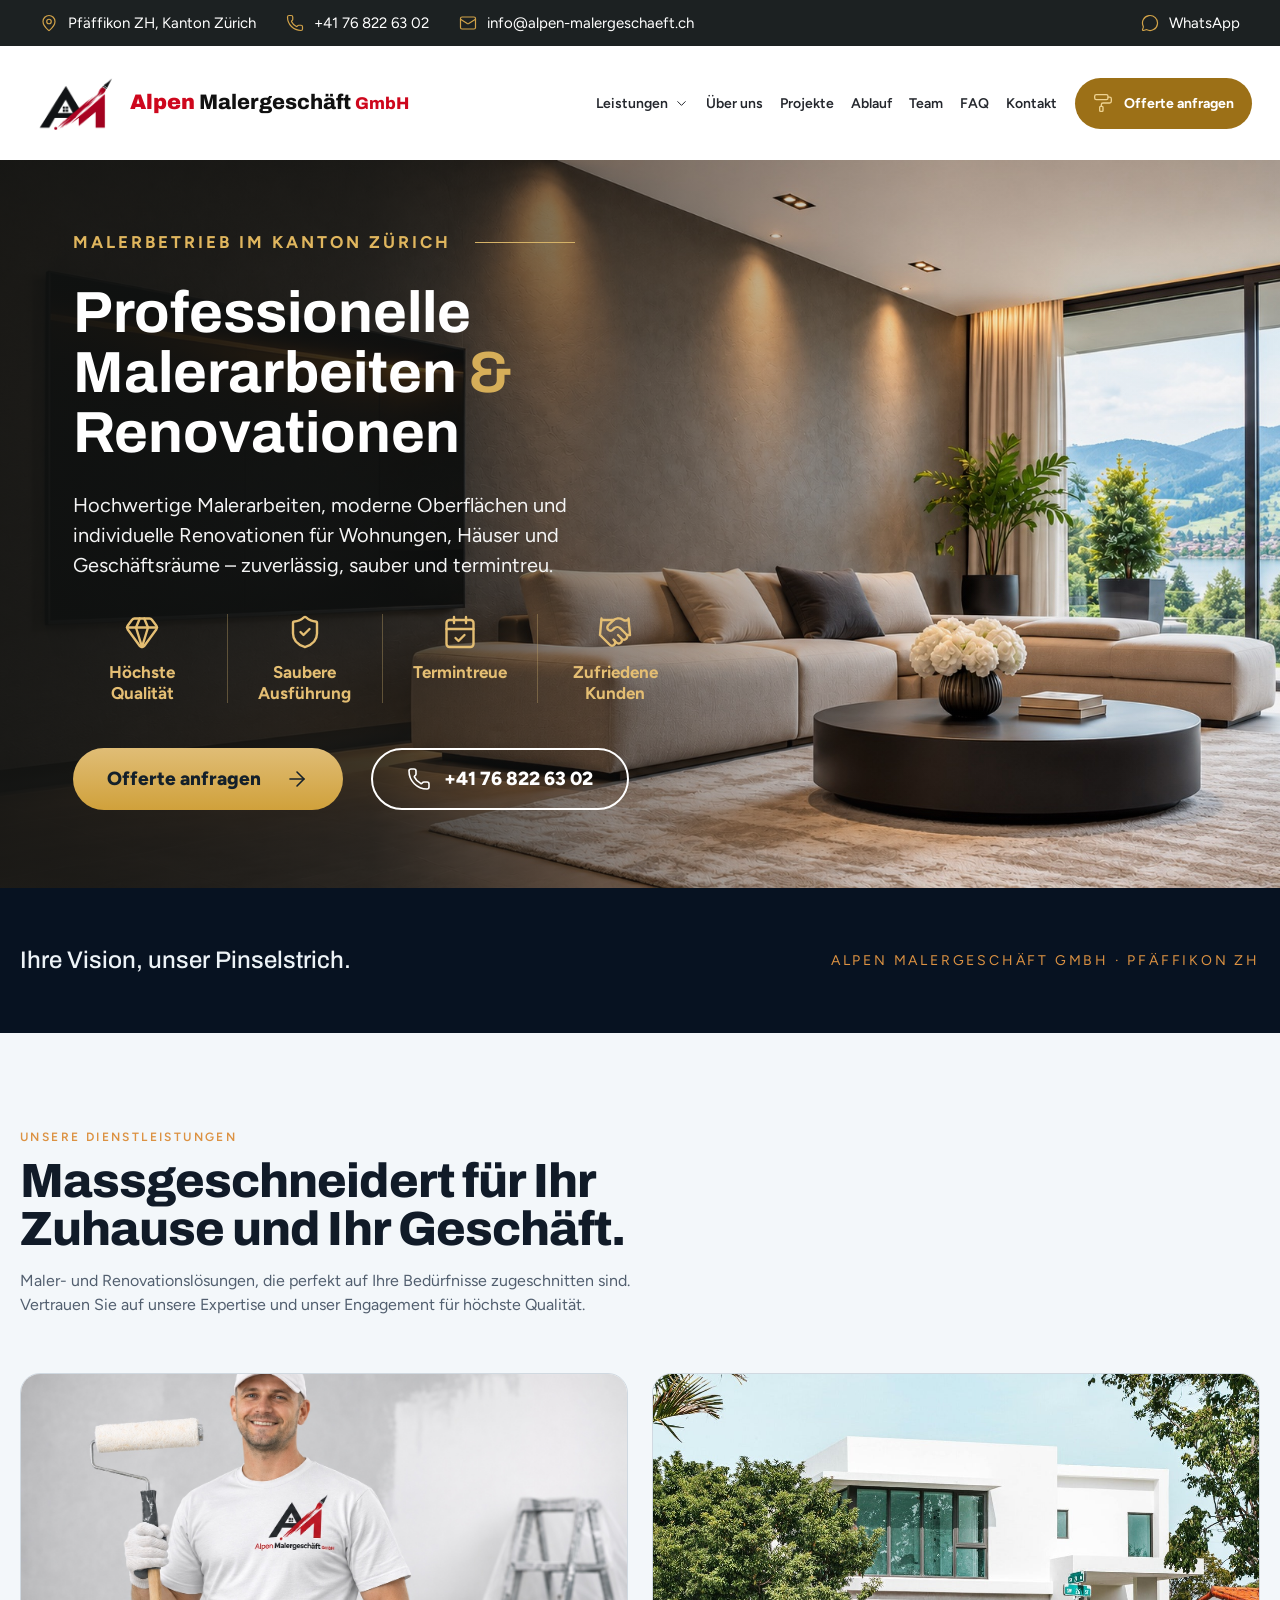
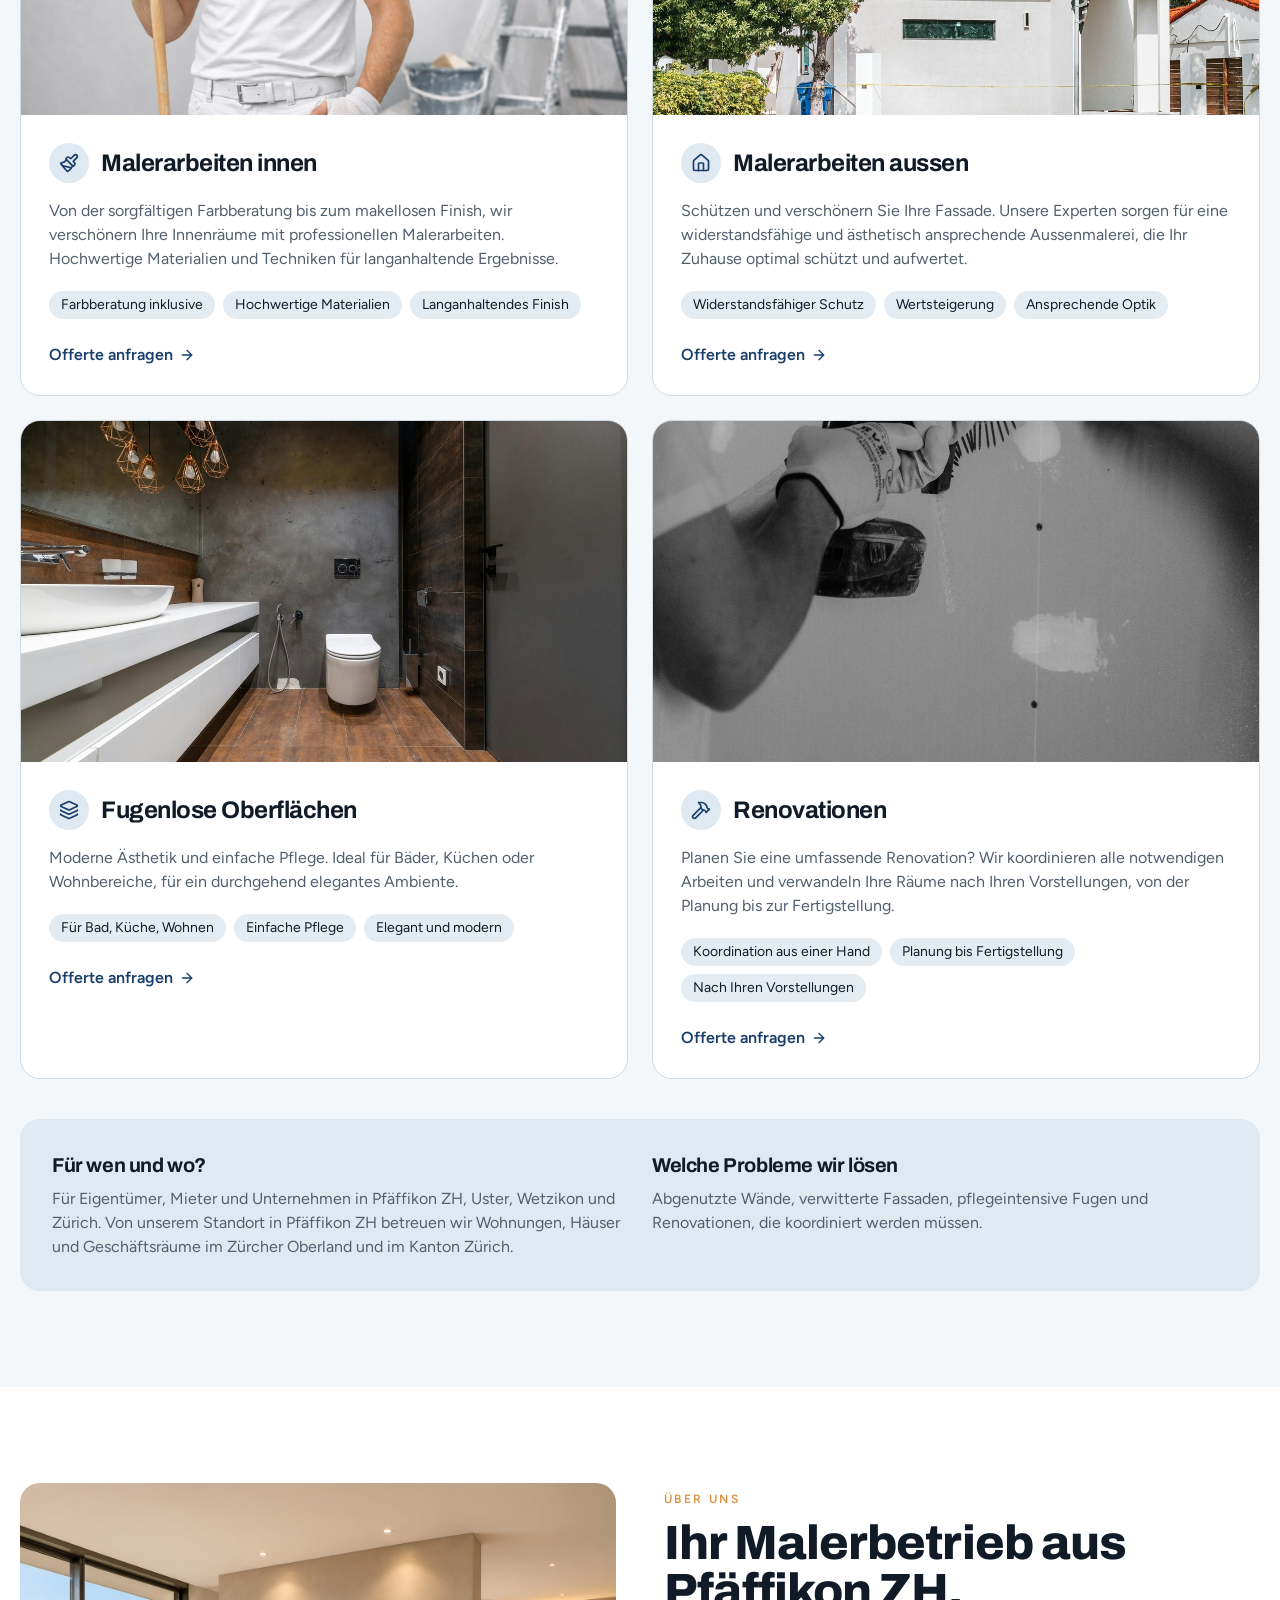
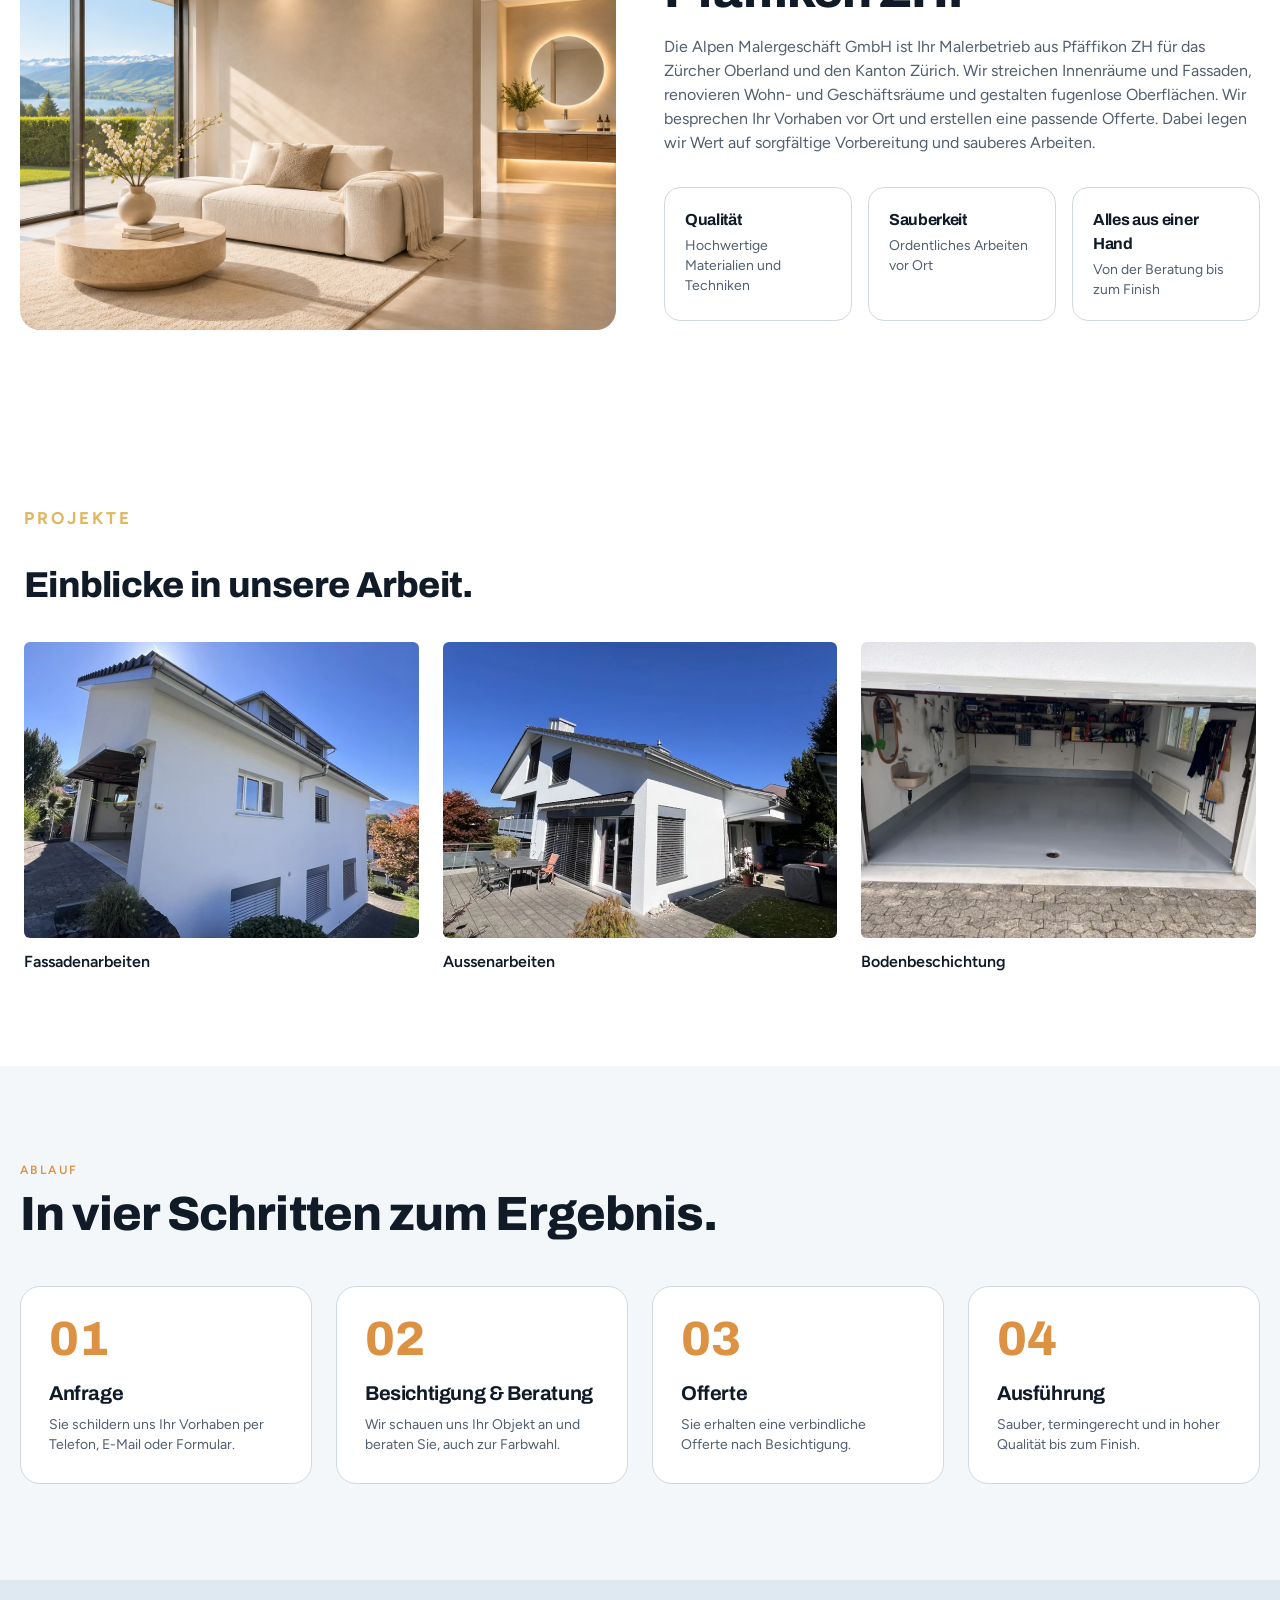
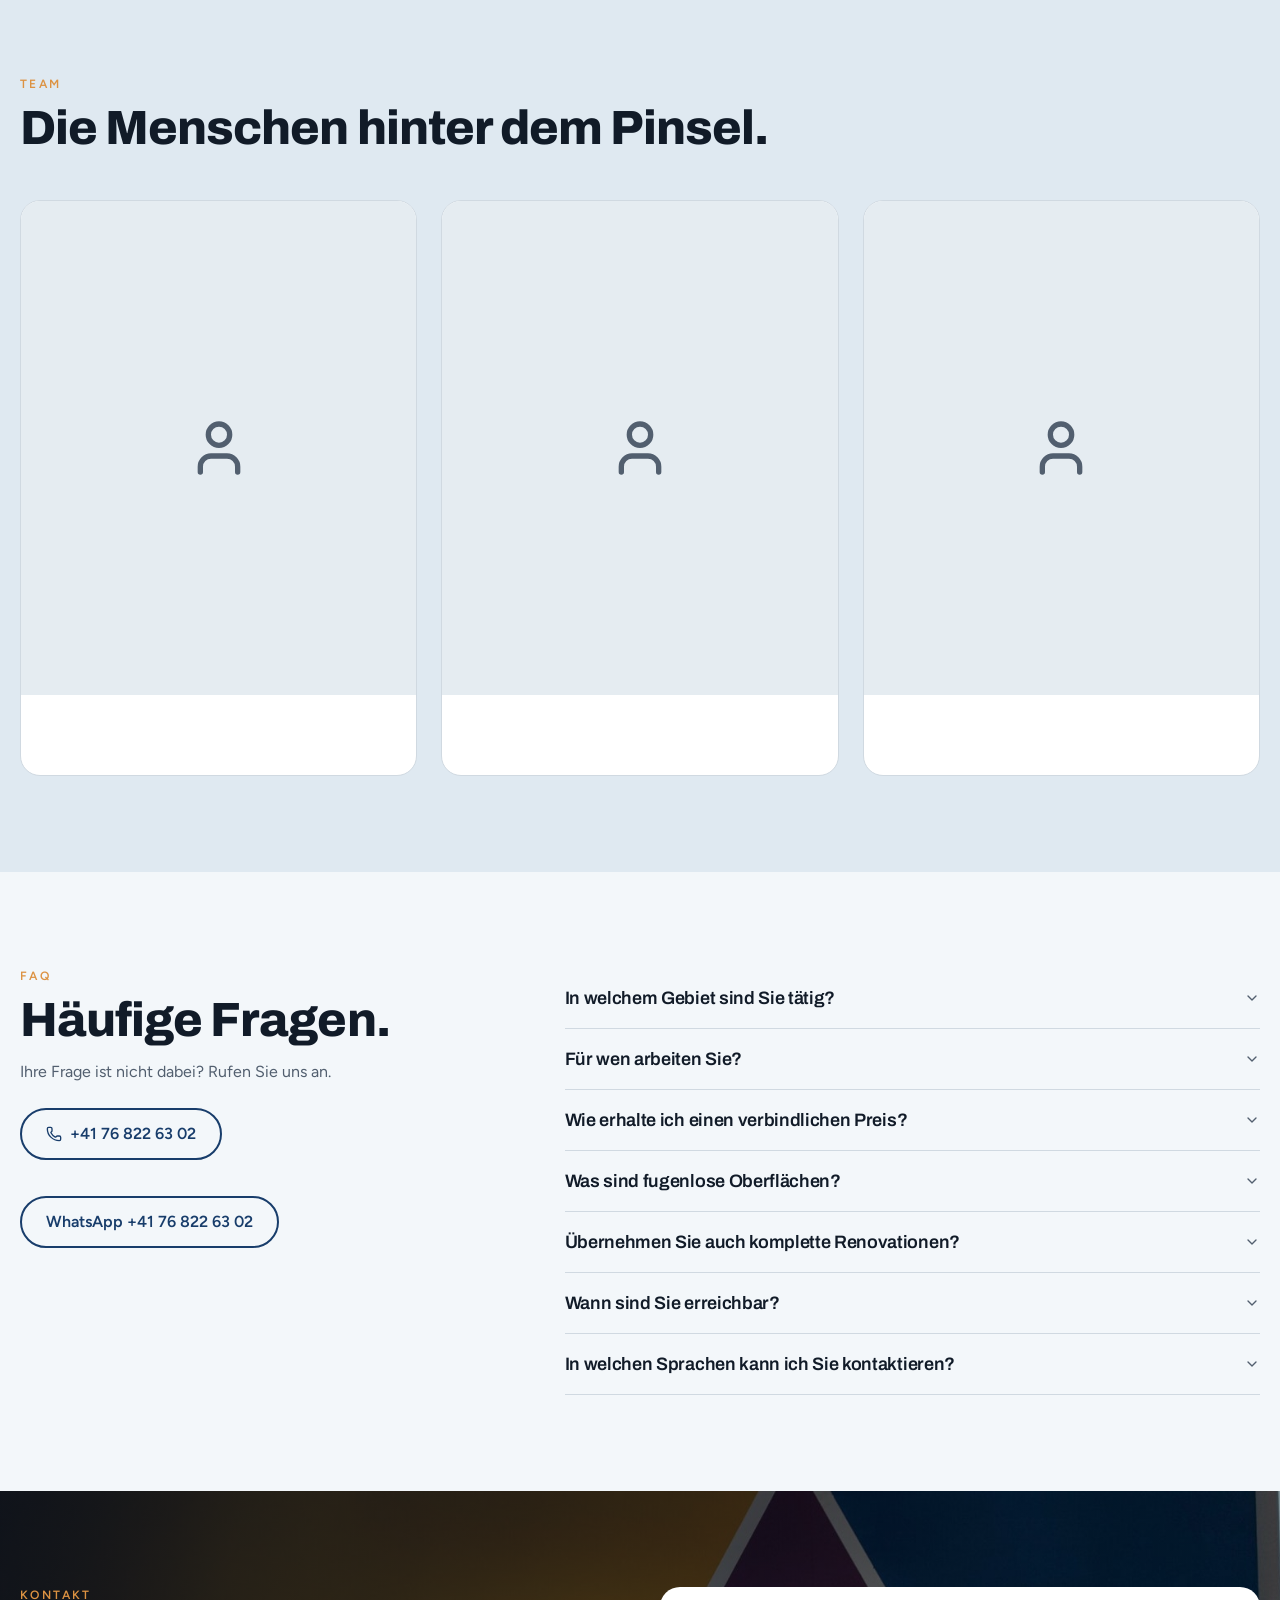
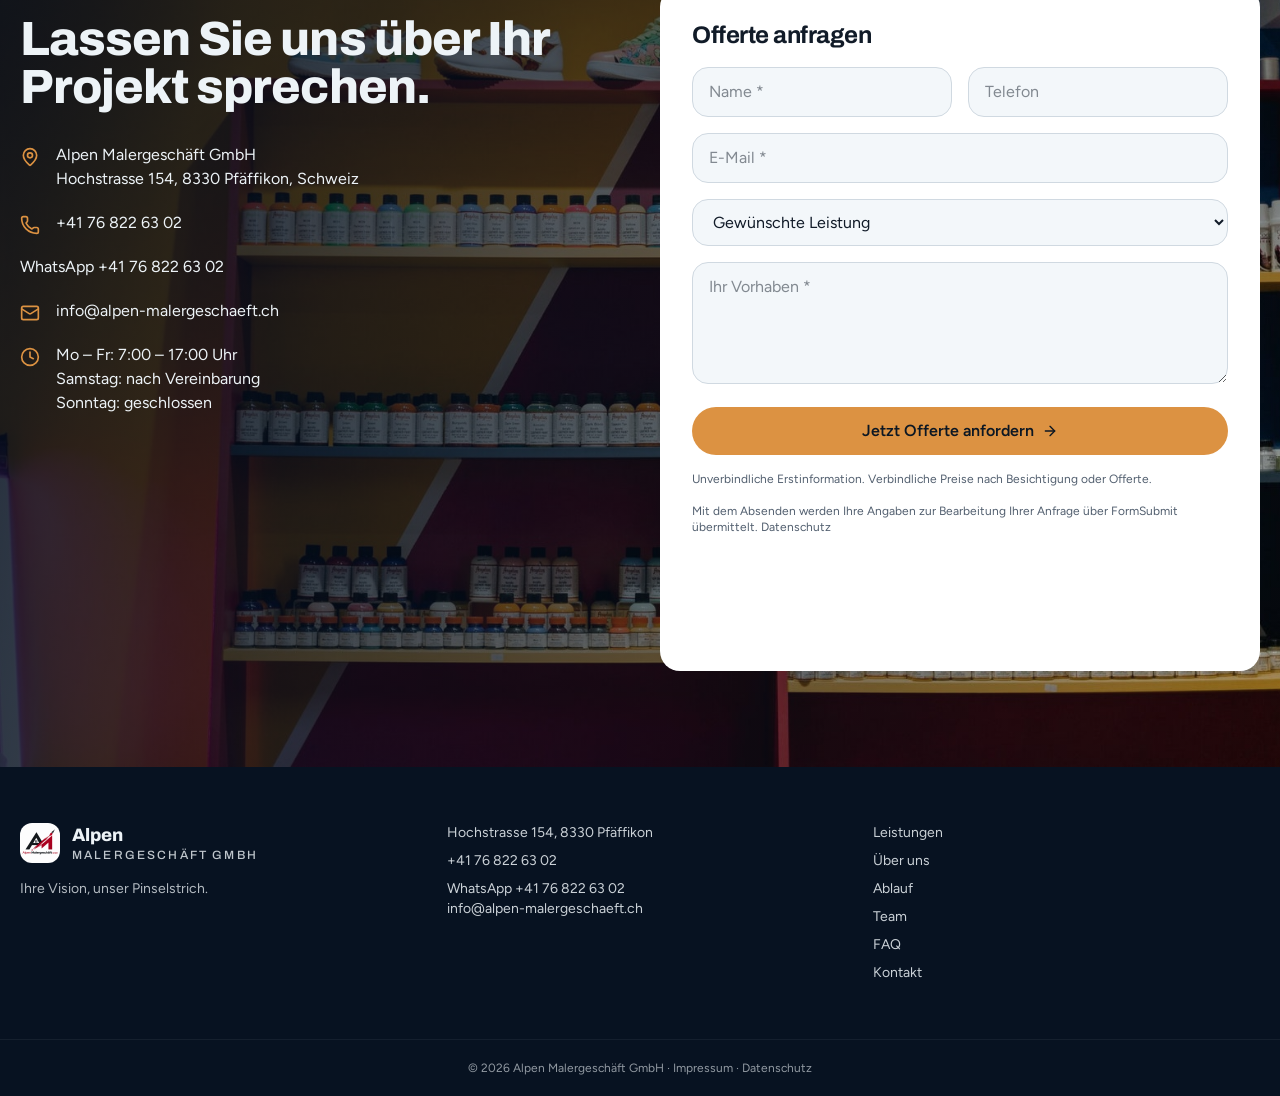
==== commit e4b7ea12: "Improve local service-area copy and metadata; publish static HousePainter structured data" ====
--- a/index.html
+++ b/index.html
@@ -1,7 +1,7 @@
 <!doctype html>
-<html lang="de-CH"><head><meta charset="utf-8"><meta name="viewport" content="width=device-width, initial-scale=1"><link rel="stylesheet" href="assets/design.css" data-precedence="default"><link rel="stylesheet" href="https://fonts.googleapis.com/css2?family=Archivo:wght@500;700;800&amp;family=Figtree:wght@400;500;600&amp;display=swap" data-precedence="default"><title>Maler in Pfäffikon ZH &amp; Zürich | Alpen Malergeschäft GmbH</title><meta name="description" content="Alpen Malergeschäft GmbH in Pfäffikon ZH: Malerarbeiten innen und aussen, fugenlose Oberflächen und Renovationen im Kanton Zürich. Jetzt Offerte anfragen."><meta name="robots" content="index, follow"><meta property="og:title" content="Maler in Pfäffikon ZH &amp; Zürich | Alpen Malergeschäft GmbH"><meta property="og:description" content="Alpen Malergeschäft GmbH in Pfäffikon ZH: Malerarbeiten innen und aussen, fugenlose Oberflächen und Renovationen im Kanton Zürich. Jetzt Offerte anfragen."><meta property="og:type" content="website"><meta name="twitter:card" content="summary_large_image"><link rel="icon" type="image/png" href="assets/alpen-logo.png"><link rel="preconnect" href="https://fonts.googleapis.com">
+<html lang="de-CH"><head><meta charset="utf-8"><meta name="viewport" content="width=device-width, initial-scale=1"><link rel="stylesheet" href="assets/design.css" data-precedence="default"><link rel="stylesheet" href="https://fonts.googleapis.com/css2?family=Archivo:wght@500;700;800&amp;family=Figtree:wght@400;500;600&amp;display=swap" data-precedence="default"><title>Maler Pfäffikon ZH &amp; Zürcher Oberland | Alpen Malergeschäft GmbH</title><meta name="description" content="Malerarbeiten in Pfäffikon ZH, Uster, Wetzikon und Zürich: Innenräume, Fassaden, fugenlose Oberflächen und Renovationen. Jetzt unverbindlich Offerte anfragen."><meta name="robots" content="index, follow"><meta property="og:title" content="Maler Pfäffikon ZH &amp; Zürcher Oberland | Alpen Malergeschäft GmbH"><meta property="og:description" content="Malerarbeiten in Pfäffikon ZH, Uster, Wetzikon und Zürich: Innenräume, Fassaden, fugenlose Oberflächen und Renovationen. Jetzt unverbindlich Offerte anfragen."><meta property="og:type" content="website"><meta name="twitter:card" content="summary_large_image"><link rel="icon" type="image/png" href="assets/alpen-logo.png"><link rel="preconnect" href="https://fonts.googleapis.com">
 
-<meta name="twitter:title" content="Maler in Pfäffikon ZH &amp; Zürich | Alpen Malergeschäft GmbH"><meta name="twitter:description" content="Alpen Malergeschäft GmbH in Pfäffikon ZH: Malerarbeiten innen und aussen, fugenlose Oberflächen und Renovationen im Kanton Zürich. Jetzt Offerte anfragen."><meta property="og:image" content="https://alpen-malergeschaeft.ch/assets/alpen-homepage-share-20261106.jpg"><meta name="twitter:image" content="https://alpen-malergeschaeft.ch/assets/alpen-homepage-share-20261106.jpg"><link rel="canonical" href="https://alpen-malergeschaeft.ch/"><link rel="stylesheet" href="assets/functional.css"><link rel="stylesheet" href="assets/premium-hero.css"><link rel="stylesheet" href="assets/premium-hero.css"><meta property="og:url" content="https://alpen-malergeschaeft.ch/"><meta property="og:image:secure_url" content="https://alpen-malergeschaeft.ch/assets/alpen-homepage-share-20261106.jpg"><meta property="og:image:type" content="image/jpeg"><meta property="og:image:width" content="1200"><meta property="og:image:height" content="833"><meta property="og:image:alt" content="Alpen Malergeschäft GmbH – Professionelle Malerarbeiten und Renovationen"><meta property="og:site_name" content="Alpen Malergeschäft GmbH"><meta property="og:locale" content="de_CH"></head><body><!--$--><div id="top"><header class="premium-header"><div class="premium-contactbar"><div class="premium-bar-inner"><a href="https://maps.google.com/?q=Hochstrasse+154+8330+Pfäffikon" target="_blank" rel="noopener noreferrer"><svg width="24" height="24" viewBox="0 0 24 24" fill="none" stroke="currentColor" stroke-width="1.6" stroke-linecap="round" stroke-linejoin="round" aria-hidden="true"><path d="M20 10c0 4.993-5.539 10.193-7.399 11.799a1 1 0 0 1-1.202 0C9.539 20.193 4 14.993 4 10a8 8 0 0 1 16 0"></path><circle cx="12" cy="10" r="3"></circle></svg><span>Pfäffikon ZH, Kanton Zürich</span></a><a href="tel:+41768226302"><svg width="24" height="24" viewBox="0 0 24 24" fill="none" stroke="currentColor" stroke-width="1.6" stroke-linecap="round" stroke-linejoin="round" aria-hidden="true"><path d="M13.832 16.568a1 1 0 0 0 1.213-.303l.355-.465A2 2 0 0 1 17 15h3a2 2 0 0 1 2 2v3a2 2 0 0 1-2 2A18 18 0 0 1 2 4a2 2 0 0 1 2-2h3a2 2 0 0 1 2 2v3a2 2 0 0 1-.8 1.6l-.468.351a1 1 0 0 0-.292 1.233 14 14 0 0 0 6.392 6.384"></path></svg><span>+41 76 822 63 02</span></a><a class="top-email" href="mailto:info@alpen-malergeschaeft.ch"><svg width="24" height="24" viewBox="0 0 24 24" fill="none" stroke="currentColor" stroke-width="1.6" stroke-linecap="round" stroke-linejoin="round" aria-hidden="true"><path d="m22 7-8.991 5.727a2 2 0 0 1-2.009 0L2 7"></path><rect x="2" y="4" width="20" height="16" rx="2"></rect></svg><span>info@alpen-malergeschaeft.ch</span></a><a class="top-whatsapp" href="https://wa.me/41768226302" target="_blank" rel="noopener noreferrer"><svg width="24" height="24" viewBox="0 0 24 24" fill="none" stroke="currentColor" stroke-width="1.6" stroke-linecap="round" stroke-linejoin="round" aria-hidden="true"><path d="M2.992 16.342a2 2 0 0 1 .094 1.167l-1.065 3.29a1 1 0 0 0 1.236 1.168l3.413-.998a2 2 0 0 1 1.099.092 10 10 0 1 0-4.777-4.719"></path></svg><span>WhatsApp</span></a></div></div><div class="premium-nav-inner"><a href="#top" class="premium-brand" aria-label="Alpen Malergeschäft GmbH – Startseite"><img src="assets/logo-transparent.png" alt="Alpen Malergeschäft GmbH" width="128" height="90"><span><b>Alpen</b> Malergeschäft <small>GmbH</small></span></a><nav class="premium-desktop-nav" aria-label="Hauptnavigation"><details class="services-menu"><summary>Leistungen <svg width="24" height="24" viewBox="0 0 24 24" fill="none" stroke="currentColor" stroke-width="1.6" stroke-linecap="round" stroke-linejoin="round" aria-hidden="true"><path d="m6 9 6 6 6-6"></path></svg></summary><div><a href="#leistungen">Malerarbeiten innen</a><a href="#leistungen">Malerarbeiten aussen</a><a href="#leistungen">Fugenlose Oberflächen</a><a href="#leistungen">Renovationen</a></div></details><a href="#ueber-uns">Über uns</a><a href="#projekte">Projekte</a><a href="#ablauf">Ablauf</a><a href="#team">Team</a><a href="#faq">FAQ</a><a href="#kontakt">Kontakt</a></nav><a class="premium-header-cta" href="#kontakt"><svg width="24" height="24" viewBox="0 0 24 24" fill="none" stroke="currentColor" stroke-width="1.6" stroke-linecap="round" stroke-linejoin="round" aria-hidden="true"><rect width="16" height="6" x="2" y="2" rx="2"></rect><path d="M10 16v-2a2 2 0 0 1 2-2h8a2 2 0 0 0 2-2V7a2 2 0 0 0-2-2h-2"></path><rect width="4" height="6" x="8" y="16" rx="1"></rect></svg>Offerte anfragen</a><button id="menu-toggle" aria-label="Menü öffnen" aria-expanded="false" aria-controls="mobile-nav"><svg width="24" height="24" viewBox="0 0 24 24" fill="none" stroke="currentColor" stroke-width="1.6" stroke-linecap="round" stroke-linejoin="round" aria-hidden="true"><path d="M4 5h16"></path><path d="M4 12h16"></path><path d="M4 19h16"></path></svg></button></div><nav id="mobile-nav" aria-label="Mobile Navigation" hidden=""><details class="services-menu"><summary>Leistungen <svg width="24" height="24" viewBox="0 0 24 24" fill="none" stroke="currentColor" stroke-width="1.6" stroke-linecap="round" stroke-linejoin="round" aria-hidden="true"><path d="m6 9 6 6 6-6"></path></svg></summary><div><a href="#leistungen">Malerarbeiten innen</a><a href="#leistungen">Malerarbeiten aussen</a><a href="#leistungen">Fugenlose Oberflächen</a><a href="#leistungen">Renovationen</a></div></details><a href="#ueber-uns">Über uns</a><a href="#projekte">Projekte</a><a href="#ablauf">Ablauf</a><a href="#team">Team</a><a href="#faq">FAQ</a><a href="#kontakt">Kontakt</a><a href="#kontakt">Offerte anfragen</a></nav></header><section class="premium-hero" aria-labelledby="premium-title"><img class="premium-hero-photo" src="assets/premium-living-room.jpg" alt="Wohnraum mit strukturierten Wandoberflächen, heller Sofalandschaft und Blick ins Grüne" width="1672" height="941" fetchpriority="high"><div class="premium-shade"></div><div class="premium-hero-inner"><p class="premium-eyebrow">Malerbetrieb im Kanton Zürich<span></span></p><h1 id="premium-title">Professionelle<br>Malerarbeiten <em>&amp;</em><br>Renovationen</h1><p class="premium-intro">Hochwertige Malerarbeiten, moderne Oberflächen und individuelle Renovationen für Wohnungen, Häuser und Geschäftsräume – zuverlässig, sauber und termintreu.</p><div class="premium-qualities"><div><svg width="24" height="24" viewBox="0 0 24 24" fill="none" stroke="currentColor" stroke-width="1.6" stroke-linecap="round" stroke-linejoin="round" aria-hidden="true"><path d="M10.5 3 8 9l4 13 4-13-2.5-6"></path><path d="M17 3a2 2 0 0 1 1.6.8l3 4a2 2 0 0 1 .013 2.382l-7.99 10.986a2 2 0 0 1-3.247 0l-7.99-10.986A2 2 0 0 1 2.4 7.8l2.998-3.997A2 2 0 0 1 7 3z"></path><path d="M2 9h20"></path></svg><span>Höchste<br>Qualität</span></div><div><svg width="24" height="24" viewBox="0 0 24 24" fill="none" stroke="currentColor" stroke-width="1.6" stroke-linecap="round" stroke-linejoin="round" aria-hidden="true"><path d="M20 13c0 5-3.5 7.5-7.66 8.95a1 1 0 0 1-.67-.01C7.5 20.5 4 18 4 13V6a1 1 0 0 1 1-1c2 0 4.5-1.2 6.24-2.72a1.17 1.17 0 0 1 1.52 0C14.51 3.81 17 5 19 5a1 1 0 0 1 1 1z"></path><path d="m9 12 2 2 4-4"></path></svg><span>Saubere<br>Ausführung</span></div><div><svg width="24" height="24" viewBox="0 0 24 24" fill="none" stroke="currentColor" stroke-width="1.6" stroke-linecap="round" stroke-linejoin="round" aria-hidden="true"><path d="M8 2v4"></path><path d="M16 2v4"></path><rect width="18" height="18" x="3" y="4" rx="2"></rect><path d="M3 10h18"></path><path d="m9 16 2 2 4-4"></path></svg><span>Termintreue</span></div><div><svg width="24" height="24" viewBox="0 0 24 24" fill="none" stroke="currentColor" stroke-width="1.6" stroke-linecap="round" stroke-linejoin="round" aria-hidden="true"><path d="m11 17 2 2a1 1 0 1 0 3-3"></path><path d="m14 14 2.5 2.5a1 1 0 1 0 3-3l-3.88-3.88a3 3 0 0 0-4.24 0l-.88.88a1 1 0 1 1-3-3l2.81-2.81a5.79 5.79 0 0 1 7.06-.87l.47.28a2 2 0 0 0 1.42.25L21 4"></path><path d="m21 3 1 11h-2"></path><path d="M3 3 2 14l6.5 6.5a1 1 0 1 0 3-3"></path><path d="M3 4h8"></path></svg><span>Zufriedene<br>Kunden</span></div></div><div class="premium-actions"><a class="premium-gold-button" href="#kontakt">Offerte anfragen <svg width="24" height="24" viewBox="0 0 24 24" fill="none" stroke="currentColor" stroke-width="1.6" stroke-linecap="round" stroke-linejoin="round" aria-hidden="true"><path d="M5 12h14"></path><path d="m12 5 7 7-7 7"></path></svg></a><a class="premium-call-button" href="tel:+41768226302"><svg width="24" height="24" viewBox="0 0 24 24" fill="none" stroke="currentColor" stroke-width="1.6" stroke-linecap="round" stroke-linejoin="round" aria-hidden="true"><path d="M13.832 16.568a1 1 0 0 0 1.213-.303l.355-.465A2 2 0 0 1 17 15h3a2 2 0 0 1 2 2v3a2 2 0 0 1-2 2A18 18 0 0 1 2 4a2 2 0 0 1 2-2h3a2 2 0 0 1 2 2v3a2 2 0 0 1-.8 1.6l-.468.351a1 1 0 0 0-.292 1.233 14 14 0 0 0 6.392 6.384"></path></svg>+41 76 822 63 02</a></div></div></section><section class="bg-ink text-ink-foreground"><div class="mx-auto grid max-w-7xl items-center gap-8 px-5 py-14 md:grid-cols-[1fr_auto]"><blockquote class="font-display text-xl font-medium leading-snug sm:text-2xl">Ihre Vision, unser Pinselstrich.</blockquote><p class="text-sm uppercase tracking-[0.2em] text-accent">Alpen Malergeschäft GmbH · Pfäffikon ZH</p></div></section><section id="leistungen" class="mx-auto max-w-7xl scroll-mt-24 px-5 py-24"><div class="max-w-2xl"><p class="eyebrow">Unsere Dienstleistungen</p><h2 class="mt-3 text-4xl font-extrabold sm:text-5xl">Massgeschneidert für Ihr Zuhause und Ihr Geschäft.</h2><p class="mt-4 text-muted-foreground">Maler- und Renovationslösungen, die perfekt auf Ihre Bedürfnisse zugeschnitten sind. Vertrauen Sie auf unsere Expertise und unser Engagement für höchste Qualität.</p></div><div class="mt-14 grid gap-6 md:grid-cols-2"><article class="card-lift group overflow-hidden border"><div class="aspect-[16/9] overflow-hidden"><img src="assets/alpen-worker-new.jpg" alt="Malerarbeiten innen" loading="lazy" class="h-full w-full object-cover transition duration-700 group-hover:scale-105" decoding="async"></div><div class="p-7"><div class="flex items-center gap-3"><span class="grid h-10 w-10 place-items-center rounded-full bg-secondary text-primary"><svg xmlns="http://www.w3.org/2000/svg" width="24" height="24" viewBox="0 0 24 24" fill="none" stroke="currentColor" stroke-width="2" stroke-linecap="round" stroke-linejoin="round" class="lucide lucide-paintbrush h-5 w-5" aria-hidden="true"><path d="m14.622 17.897-10.68-2.913"></path><path d="M18.376 2.622a1 1 0 1 1 3.002 3.002L17.36 9.643a.5.5 0 0 0 0 .707l.944.944a2.41 2.41 0 0 1 0 3.408l-.944.944a.5.5 0 0 1-.707 0L8.354 7.348a.5.5 0 0 1 0-.707l.944-.944a2.41 2.41 0 0 1 3.408 0l.944.944a.5.5 0 0 0 .707 0z"></path><path d="M9 8c-1.804 2.71-3.97 3.46-6.583 3.948a.507.507 0 0 0-.302.819l7.32 8.883a1 1 0 0 0 1.185.204C12.735 20.405 16 16.792 16 15"></path></svg></span><h3 class="text-2xl font-bold">Malerarbeiten innen</h3></div><p class="mt-4 text-muted-foreground">Von der sorgfältigen Farbberatung bis zum makellosen Finish, wir verschönern Ihre Innenräume mit professionellen Malerarbeiten. Hochwertige Materialien und Techniken für langanhaltende Ergebnisse.</p><ul class="mt-5 flex flex-wrap gap-2"><li class="rounded-full bg-muted px-3 py-1 text-sm">Farbberatung inklusive</li><li class="rounded-full bg-muted px-3 py-1 text-sm">Hochwertige Materialien</li><li class="rounded-full bg-muted px-3 py-1 text-sm">Langanhaltendes Finish</li></ul><a href="#kontakt" class="link-arrow mt-6">Offerte anfragen <svg xmlns="http://www.w3.org/2000/svg" width="24" height="24" viewBox="0 0 24 24" fill="none" stroke="currentColor" stroke-width="2" stroke-linecap="round" stroke-linejoin="round" class="lucide lucide-arrow-right h-4 w-4" aria-hidden="true"><path d="M5 12h14"></path><path d="m12 5 7 7-7 7"></path></svg></a></div></article><article class="card-lift group overflow-hidden border"><div class="aspect-[16/9] overflow-hidden"><img src="assets/exterior.jpg" alt="Malerarbeiten aussen" loading="lazy" class="h-full w-full object-cover transition duration-700 group-hover:scale-105" decoding="async"></div><div class="p-7"><div class="flex items-center gap-3"><span class="grid h-10 w-10 place-items-center rounded-full bg-secondary text-primary"><svg xmlns="http://www.w3.org/2000/svg" width="24" height="24" viewBox="0 0 24 24" fill="none" stroke="currentColor" stroke-width="2" stroke-linecap="round" stroke-linejoin="round" class="lucide lucide-house h-5 w-5" aria-hidden="true"><path d="M15 21v-8a1 1 0 0 0-1-1h-4a1 1 0 0 0-1 1v8"></path><path d="M3 10a2 2 0 0 1 .709-1.528l7-6a2 2 0 0 1 2.582 0l7 6A2 2 0 0 1 21 10v9a2 2 0 0 1-2 2H5a2 2 0 0 1-2-2z"></path></svg></span><h3 class="text-2xl font-bold">Malerarbeiten aussen</h3></div><p class="mt-4 text-muted-foreground">Schützen und verschönern Sie Ihre Fassade. Unsere Experten sorgen für eine widerstandsfähige und ästhetisch ansprechende Aussenmalerei, die Ihr Zuhause optimal schützt und aufwertet.</p><ul class="mt-5 flex flex-wrap gap-2"><li class="rounded-full bg-muted px-3 py-1 text-sm">Widerstandsfähiger Schutz</li><li class="rounded-full bg-muted px-3 py-1 text-sm">Wertsteigerung</li><li class="rounded-full bg-muted px-3 py-1 text-sm">Ansprechende Optik</li></ul><a href="#kontakt" class="link-arrow mt-6">Offerte anfragen <svg xmlns="http://www.w3.org/2000/svg" width="24" height="24" viewBox="0 0 24 24" fill="none" stroke="currentColor" stroke-width="2" stroke-linecap="round" stroke-linejoin="round" class="lucide lucide-arrow-right h-4 w-4" aria-hidden="true"><path d="M5 12h14"></path><path d="m12 5 7 7-7 7"></path></svg></a></div></article><article class="card-lift group overflow-hidden border"><div class="aspect-[16/9] overflow-hidden"><img src="assets/fugenlos.jpg" alt="Fugenlose Oberflächen" loading="lazy" class="h-full w-full object-cover transition duration-700 group-hover:scale-105" decoding="async"></div><div class="p-7"><div class="flex items-center gap-3"><span class="grid h-10 w-10 place-items-center rounded-full bg-secondary text-primary"><svg xmlns="http://www.w3.org/2000/svg" width="24" height="24" viewBox="0 0 24 24" fill="none" stroke="currentColor" stroke-width="2" stroke-linecap="round" stroke-linejoin="round" class="lucide lucide-layers h-5 w-5" aria-hidden="true"><path d="M12.83 2.18a2 2 0 0 0-1.66 0L2.6 6.08a1 1 0 0 0 0 1.83l8.58 3.91a2 2 0 0 0 1.66 0l8.58-3.9a1 1 0 0 0 0-1.83z"></path><path d="M2 12a1 1 0 0 0 .58.91l8.6 3.91a2 2 0 0 0 1.65 0l8.58-3.9A1 1 0 0 0 22 12"></path><path d="M2 17a1 1 0 0 0 .58.91l8.6 3.91a2 2 0 0 0 1.65 0l8.58-3.9A1 1 0 0 0 22 17"></path></svg></span><h3 class="text-2xl font-bold">Fugenlose Oberflächen</h3></div><p class="mt-4 text-muted-foreground">Moderne Ästhetik und einfache Pflege. Ideal für Bäder, Küchen oder Wohnbereiche, für ein durchgehend elegantes Ambiente.</p><ul class="mt-5 flex flex-wrap gap-2"><li class="rounded-full bg-muted px-3 py-1 text-sm">Für Bad, Küche, Wohnen</li><li class="rounded-full bg-muted px-3 py-1 text-sm">Einfache Pflege</li><li class="rounded-full bg-muted px-3 py-1 text-sm">Elegant und modern</li></ul><a href="#kontakt" class="link-arrow mt-6">Offerte anfragen <svg xmlns="http://www.w3.org/2000/svg" width="24" height="24" viewBox="0 0 24 24" fill="none" stroke="currentColor" stroke-width="2" stroke-linecap="round" stroke-linejoin="round" class="lucide lucide-arrow-right h-4 w-4" aria-hidden="true"><path d="M5 12h14"></path><path d="m12 5 7 7-7 7"></path></svg></a></div></article><article class="card-lift group overflow-hidden border"><div class="aspect-[16/9] overflow-hidden"><img src="assets/renovation.jpg" alt="Renovationen" loading="lazy" class="h-full w-full object-cover transition duration-700 group-hover:scale-105" decoding="async"></div><div class="p-7"><div class="flex items-center gap-3"><span class="grid h-10 w-10 place-items-center rounded-full bg-secondary text-primary"><svg xmlns="http://www.w3.org/2000/svg" width="24" height="24" viewBox="0 0 24 24" fill="none" stroke="currentColor" stroke-width="2" stroke-linecap="round" stroke-linejoin="round" class="lucide lucide-hammer h-5 w-5" aria-hidden="true"><path d="m15 12-9.373 9.373a1 1 0 0 1-3.001-3L12 9"></path><path d="m18 15 4-4"></path><path d="m21.5 11.5-1.914-1.914A2 2 0 0 1 19 8.172v-.344a2 2 0 0 0-.586-1.414l-1.657-1.657A6 6 0 0 0 12.516 3H9l1.243 1.243A6 6 0 0 1 12 8.485V10l2 2h1.172a2 2 0 0 1 1.414.586L18.5 14.5"></path></svg></span><h3 class="text-2xl font-bold">Renovationen</h3></div><p class="mt-4 text-muted-foreground">Planen Sie eine umfassende Renovation? Wir koordinieren alle notwendigen Arbeiten und verwandeln Ihre Räume nach Ihren Vorstellungen, von der Planung bis zur Fertigstellung.</p><ul class="mt-5 flex flex-wrap gap-2"><li class="rounded-full bg-muted px-3 py-1 text-sm">Koordination aus einer Hand</li><li class="rounded-full bg-muted px-3 py-1 text-sm">Planung bis Fertigstellung</li><li class="rounded-full bg-muted px-3 py-1 text-sm">Nach Ihren Vorstellungen</li></ul><a href="#kontakt" class="link-arrow mt-6">Offerte anfragen <svg xmlns="http://www.w3.org/2000/svg" width="24" height="24" viewBox="0 0 24 24" fill="none" stroke="currentColor" stroke-width="2" stroke-linecap="round" stroke-linejoin="round" class="lucide lucide-arrow-right h-4 w-4" aria-hidden="true"><path d="M5 12h14"></path><path d="m12 5 7 7-7 7"></path></svg></a></div></article></div><div class="mt-10 grid gap-6 rounded-2xl bg-secondary p-8 md:grid-cols-2"><div><h3 class="text-xl font-bold">Für wen?</h3><p class="mt-2 text-muted-foreground">Für Eigentümer, Mieter und Unternehmen mit Wohnungen, Häusern oder Geschäftsräumen im Kanton Zürich.</p></div><div><h3 class="text-xl font-bold">Welche Probleme wir lösen</h3><p class="mt-2 text-muted-foreground">Abgenutzte Wände, verwitterte Fassaden, pflegeintensive Fugen und Renovationen, die koordiniert werden müssen.</p></div></div></section><section id="ueber-uns" class="scroll-mt-24 bg-card"><div class="mx-auto grid max-w-7xl items-center gap-12 px-5 py-24 lg:grid-cols-2"><img src="assets/about-interior.jpg" alt="Heller Wohnraum mit warmen Wandoberflächen und Blick ins Grüne" loading="lazy" class="aspect-[4/3] w-full rounded-2xl object-cover" decoding="async"><div><p class="eyebrow">Über uns</p><h2 class="mt-3 text-4xl font-extrabold sm:text-5xl">Ihr Malerbetrieb aus Pfäffikon ZH.</h2><p class="mt-5 text-muted-foreground">Die Alpen Malergeschäft GmbH ist Ihr professioneller Malerbetrieb im Kanton Zürich. Wir bieten hochwertige Malerarbeiten, Renovationen und moderne fugenlose Oberflächen. Qualität, Sauberkeit und zufriedene Kunden stehen bei uns an erster Stelle.</p><div class="mt-8 grid gap-4 sm:grid-cols-3"><div class="rounded-xl border p-5"><h3 class="font-bold">Qualität</h3><p class="mt-1 text-sm text-muted-foreground">Hochwertige Materialien und Techniken</p></div><div class="rounded-xl border p-5"><h3 class="font-bold">Sauberkeit</h3><p class="mt-1 text-sm text-muted-foreground">Ordentliches Arbeiten vor Ort</p></div><div class="rounded-xl border p-5"><h3 class="font-bold">Alles aus einer Hand</h3><p class="mt-1 text-sm text-muted-foreground">Von der Beratung bis zum Finish</p></div></div></div></div></section><section id="projekte" class="premium-projects"><div><p class="premium-eyebrow">Projekte</p><h2>Einblicke in unsere Arbeit.</h2><div class="premium-project-grid"><figure><img src="assets/project-facade.webp" loading="lazy" alt="Weisse Hausfassade mit grauen Fensterdetails"><figcaption>Fassadenarbeiten</figcaption></figure><figure><img src="assets/project-terrace.webp" loading="lazy" alt="Hausfassade und Terrasse"><figcaption>Aussenarbeiten</figcaption></figure><figure><img src="assets/project-floor.webp" loading="lazy" alt="Neu beschichteter grauer Garagenboden"><figcaption>Bodenbeschichtung</figcaption></figure></div></div></section><section id="ablauf" class="mx-auto max-w-7xl scroll-mt-24 px-5 py-24"><p class="eyebrow">Ablauf</p><h2 class="mt-3 text-4xl font-extrabold sm:text-5xl">In vier Schritten zum Ergebnis.</h2><ol class="mt-12 grid gap-6 sm:grid-cols-2 lg:grid-cols-4"><li class="card-lift border p-7"><span class="font-display text-5xl font-extrabold text-accent">0<!-- -->1</span><h3 class="mt-4 text-xl font-bold">Anfrage</h3><p class="mt-2 text-sm text-muted-foreground">Sie schildern uns Ihr Vorhaben per Telefon, E-Mail oder Formular.</p></li><li class="card-lift border p-7"><span class="font-display text-5xl font-extrabold text-accent">0<!-- -->2</span><h3 class="mt-4 text-xl font-bold">Besichtigung &amp; Beratung</h3><p class="mt-2 text-sm text-muted-foreground">Wir schauen uns Ihr Objekt an und beraten Sie, auch zur Farbwahl.</p></li><li class="card-lift border p-7"><span class="font-display text-5xl font-extrabold text-accent">0<!-- -->3</span><h3 class="mt-4 text-xl font-bold">Offerte</h3><p class="mt-2 text-sm text-muted-foreground">Sie erhalten eine verbindliche Offerte nach Besichtigung.</p></li><li class="card-lift border p-7"><span class="font-display text-5xl font-extrabold text-accent">0<!-- -->4</span><h3 class="mt-4 text-xl font-bold">Ausführung</h3><p class="mt-2 text-sm text-muted-foreground">Sauber, termingerecht und in hoher Qualität bis zum Finish.</p></li></ol></section><section id="team" class="scroll-mt-24 bg-secondary"><div class="mx-auto max-w-7xl px-5 py-24"><p class="eyebrow">Team</p><h2 class="mt-3 text-4xl font-extrabold sm:text-5xl">Die Menschen hinter dem Pinsel.</h2><div class="mt-12 grid gap-6 sm:grid-cols-3"><div class="card-lift overflow-hidden border"><div class="grid aspect-[4/5] place-items-center bg-muted text-muted-foreground"><svg xmlns="http://www.w3.org/2000/svg" width="24" height="24" viewBox="0 0 24 24" fill="none" stroke="currentColor" stroke-width="2" stroke-linecap="round" stroke-linejoin="round" class="lucide lucide-user h-16 w-16" aria-hidden="true"><path d="M19 21v-2a4 4 0 0 0-4-4H9a4 4 0 0 0-4 4v2"></path><circle cx="12" cy="7" r="4"></circle></svg></div><div class="p-5"><h3 class="font-bold"></h3><p class="text-sm text-muted-foreground"></p></div></div><div class="card-lift overflow-hidden border"><div class="grid aspect-[4/5] place-items-center bg-muted text-muted-foreground"><svg xmlns="http://www.w3.org/2000/svg" width="24" height="24" viewBox="0 0 24 24" fill="none" stroke="currentColor" stroke-width="2" stroke-linecap="round" stroke-linejoin="round" class="lucide lucide-user h-16 w-16" aria-hidden="true"><path d="M19 21v-2a4 4 0 0 0-4-4H9a4 4 0 0 0-4 4v2"></path><circle cx="12" cy="7" r="4"></circle></svg></div><div class="p-5"><h3 class="font-bold"></h3><p class="text-sm text-muted-foreground"></p></div></div><div class="card-lift overflow-hidden border"><div class="grid aspect-[4/5] place-items-center bg-muted text-muted-foreground"><svg xmlns="http://www.w3.org/2000/svg" width="24" height="24" viewBox="0 0 24 24" fill="none" stroke="currentColor" stroke-width="2" stroke-linecap="round" stroke-linejoin="round" class="lucide lucide-user h-16 w-16" aria-hidden="true"><path d="M19 21v-2a4 4 0 0 0-4-4H9a4 4 0 0 0-4 4v2"></path><circle cx="12" cy="7" r="4"></circle></svg></div><div class="p-5"><h3 class="font-bold"></h3><p class="text-sm text-muted-foreground"></p></div></div></div></div></section><section id="faq" class="mx-auto grid max-w-7xl scroll-mt-24 gap-12 px-5 py-24 lg:grid-cols-[1fr_1.4fr]"><div><p class="eyebrow">FAQ</p><h2 class="mt-3 text-4xl font-extrabold sm:text-5xl">Häufige Fragen.</h2><p class="mt-4 text-muted-foreground">Ihre Frage ist nicht dabei? Rufen Sie uns an.</p><a href="tel:+41768226302" class="btn-secondary-dark mt-6"><svg xmlns="http://www.w3.org/2000/svg" width="24" height="24" viewBox="0 0 24 24" fill="none" stroke="currentColor" stroke-width="2" stroke-linecap="round" stroke-linejoin="round" class="lucide lucide-phone h-4 w-4" aria-hidden="true"><path d="M13.832 16.568a1 1 0 0 0 1.213-.303l.355-.465A2 2 0 0 1 17 15h3a2 2 0 0 1 2 2v3a2 2 0 0 1-2 2A18 18 0 0 1 2 4a2 2 0 0 1 2-2h3a2 2 0 0 1 2 2v3a2 2 0 0 1-.8 1.6l-.468.351a1 1 0 0 0-.292 1.233 14 14 0 0 0 6.392 6.384"></path></svg> +41 76 822 63 02</a><div style="margin-top: 12px;"><a href="https://wa.me/41768226302" class="btn-secondary-dark mt-6" target="_blank" rel="noopener noreferrer" data-whatsapp="true">WhatsApp +41 76 822 63 02</a></div></div><div data-orientation="vertical"><div data-state="closed" data-orientation="vertical" class="border-b"><h3 data-orientation="vertical" data-state="closed" class="flex"><button type="button" aria-expanded="false" data-state="closed" data-orientation="vertical" id="faq-question-0" class="flex flex-1 items-center justify-between py-4 cursor-pointer transition-all hover:underline [&amp;[data-state=open]&gt;svg]:rotate-180 text-left text-lg font-semibold" data-radix-collection-item="" aria-controls="faq-answer-0">In welchem Gebiet sind Sie tätig?<svg xmlns="http://www.w3.org/2000/svg" width="24" height="24" viewBox="0 0 24 24" fill="none" stroke="currentColor" stroke-width="2" stroke-linecap="round" stroke-linejoin="round" class="lucide lucide-chevron-down h-4 w-4 shrink-0 text-muted-foreground transition-transform duration-200" aria-hidden="true"><path d="m6 9 6 6 6-6"></path></svg></button></h3><div id="faq-answer-0" class="faq-answer" hidden="" role="region" aria-labelledby="faq-question-0">Wir sind ein Malerbetrieb im Kanton Zürich mit Sitz an der Hochstrasse 154 in 8330 Pfäffikon.</div></div><div data-state="closed" data-orientation="vertical" class="border-b"><h3 data-orientation="vertical" data-state="closed" class="flex"><button type="button" aria-expanded="false" data-state="closed" data-orientation="vertical" id="faq-question-1" class="flex flex-1 items-center justify-between py-4 cursor-pointer transition-all hover:underline [&amp;[data-state=open]&gt;svg]:rotate-180 text-left text-lg font-semibold" data-radix-collection-item="" aria-controls="faq-answer-1">Für wen arbeiten Sie?<svg xmlns="http://www.w3.org/2000/svg" width="24" height="24" viewBox="0 0 24 24" fill="none" stroke="currentColor" stroke-width="2" stroke-linecap="round" stroke-linejoin="round" class="lucide lucide-chevron-down h-4 w-4 shrink-0 text-muted-foreground transition-transform duration-200" aria-hidden="true"><path d="m6 9 6 6 6-6"></path></svg></button></h3><div id="faq-answer-1" class="faq-answer" hidden="" role="region" aria-labelledby="faq-question-1">Wir arbeiten für Wohnungen, Häuser und Geschäftsräume, also für Privatpersonen wie auch für Unternehmen.</div></div><div data-state="closed" data-orientation="vertical" class="border-b"><h3 data-orientation="vertical" data-state="closed" class="flex"><button type="button" aria-expanded="false" data-state="closed" data-orientation="vertical" id="faq-question-2" class="flex flex-1 items-center justify-between py-4 cursor-pointer transition-all hover:underline [&amp;[data-state=open]&gt;svg]:rotate-180 text-left text-lg font-semibold" data-radix-collection-item="" aria-controls="faq-answer-2">Wie erhalte ich einen verbindlichen Preis?<svg xmlns="http://www.w3.org/2000/svg" width="24" height="24" viewBox="0 0 24 24" fill="none" stroke="currentColor" stroke-width="2" stroke-linecap="round" stroke-linejoin="round" class="lucide lucide-chevron-down h-4 w-4 shrink-0 text-muted-foreground transition-transform duration-200" aria-hidden="true"><path d="m6 9 6 6 6-6"></path></svg></button></h3><div id="faq-answer-2" class="faq-answer" hidden="" role="region" aria-labelledby="faq-question-2">Verbindliche Preise erhalten Sie nach einer Besichtigung oder mit einer Offerte. Fordern Sie diese einfach unverbindlich bei uns an.</div></div><div data-state="closed" data-orientation="vertical" class="border-b"><h3 data-orientation="vertical" data-state="closed" class="flex"><button type="button" aria-expanded="false" data-state="closed" data-orientation="vertical" id="faq-question-3" class="flex flex-1 items-center justify-between py-4 cursor-pointer transition-all hover:underline [&amp;[data-state=open]&gt;svg]:rotate-180 text-left text-lg font-semibold" data-radix-collection-item="" aria-controls="faq-answer-3">Was sind fugenlose Oberflächen?<svg xmlns="http://www.w3.org/2000/svg" width="24" height="24" viewBox="0 0 24 24" fill="none" stroke="currentColor" stroke-width="2" stroke-linecap="round" stroke-linejoin="round" class="lucide lucide-chevron-down h-4 w-4 shrink-0 text-muted-foreground transition-transform duration-200" aria-hidden="true"><path d="m6 9 6 6 6-6"></path></svg></button></h3><div id="faq-answer-3" class="faq-answer" hidden="" role="region" aria-labelledby="faq-question-3">Durchgehende Oberflächen ohne Fugen, ideal für Bäder, Küchen oder Wohnbereiche. Sie wirken modern und sind einfach zu pflegen.</div></div><div data-state="closed" data-orientation="vertical" class="border-b"><h3 data-orientation="vertical" data-state="closed" class="flex"><button type="button" aria-expanded="false" data-state="closed" data-orientation="vertical" id="faq-question-4" class="flex flex-1 items-center justify-between py-4 cursor-pointer transition-all hover:underline [&amp;[data-state=open]&gt;svg]:rotate-180 text-left text-lg font-semibold" data-radix-collection-item="" aria-controls="faq-answer-4">Übernehmen Sie auch komplette Renovationen?<svg xmlns="http://www.w3.org/2000/svg" width="24" height="24" viewBox="0 0 24 24" fill="none" stroke="currentColor" stroke-width="2" stroke-linecap="round" stroke-linejoin="round" class="lucide lucide-chevron-down h-4 w-4 shrink-0 text-muted-foreground transition-transform duration-200" aria-hidden="true"><path d="m6 9 6 6 6-6"></path></svg></button></h3><div id="faq-answer-4" class="faq-answer" hidden="" role="region" aria-labelledby="faq-question-4">Ja. Wir koordinieren alle notwendigen Arbeiten, von der Planung bis zur Fertigstellung.</div></div><div data-state="closed" data-orientation="vertical" class="border-b"><h3 data-orientation="vertical" data-state="closed" class="flex"><button type="button" aria-expanded="false" data-state="closed" data-orientation="vertical" id="faq-question-5" class="flex flex-1 items-center justify-between py-4 cursor-pointer transition-all hover:underline [&amp;[data-state=open]&gt;svg]:rotate-180 text-left text-lg font-semibold" data-radix-collection-item="" aria-controls="faq-answer-5">Wann sind Sie erreichbar?<svg xmlns="http://www.w3.org/2000/svg" width="24" height="24" viewBox="0 0 24 24" fill="none" stroke="currentColor" stroke-width="2" stroke-linecap="round" stroke-linejoin="round" class="lucide lucide-chevron-down h-4 w-4 shrink-0 text-muted-foreground transition-transform duration-200" aria-hidden="true"><path d="m6 9 6 6 6-6"></path></svg></button></h3><div id="faq-answer-5" class="faq-answer" hidden="" role="region" aria-labelledby="faq-question-5">Montag bis Freitag von 7:00 bis 17:00 Uhr. Samstag nach Vereinbarung, Sonntag geschlossen.</div></div><div data-state="closed" data-orientation="vertical" class="border-b"><h3 data-orientation="vertical" data-state="closed" class="flex"><button type="button" aria-expanded="false" data-state="closed" data-orientation="vertical" id="faq-question-6" class="flex flex-1 items-center justify-between py-4 cursor-pointer transition-all hover:underline [&amp;[data-state=open]&gt;svg]:rotate-180 text-left text-lg font-semibold" data-radix-collection-item="" aria-controls="faq-answer-6">In welchen Sprachen kann ich Sie kontaktieren?<svg xmlns="http://www.w3.org/2000/svg" width="24" height="24" viewBox="0 0 24 24" fill="none" stroke="currentColor" stroke-width="2" stroke-linecap="round" stroke-linejoin="round" class="lucide lucide-chevron-down h-4 w-4 shrink-0 text-muted-foreground transition-transform duration-200" aria-hidden="true"><path d="m6 9 6 6 6-6"></path></svg></button></h3><div id="faq-answer-6" class="faq-answer" hidden="" role="region" aria-labelledby="faq-question-6">Neben Deutsch können Sie uns auch auf Albanisch oder Englisch schreiben.</div></div></div></section><section id="kontakt" class="relative scroll-mt-20 overflow-hidden"><img src="assets/contact.jpg" alt="" class="absolute inset-0 h-full w-full object-cover" loading="lazy" decoding="async"><div class="absolute inset-0" style="background:var(--overlay)"></div><div class="relative mx-auto grid max-w-7xl gap-10 px-5 py-24 lg:grid-cols-2"><div class="text-ink-foreground"><p class="eyebrow">Kontakt</p><h2 class="mt-3 text-4xl font-extrabold sm:text-5xl">Lassen Sie uns über Ihr Projekt sprechen.</h2><ul class="mt-8 space-y-5"><li class="flex gap-4"><svg xmlns="http://www.w3.org/2000/svg" width="24" height="24" viewBox="0 0 24 24" fill="none" stroke="currentColor" stroke-width="2" stroke-linecap="round" stroke-linejoin="round" class="lucide lucide-map-pin mt-1 h-5 w-5 shrink-0 text-accent" aria-hidden="true"><path d="M20 10c0 4.993-5.539 10.193-7.399 11.799a1 1 0 0 1-1.202 0C9.539 20.193 4 14.993 4 10a8 8 0 0 1 16 0"></path><circle cx="12" cy="10" r="3"></circle></svg><span>Alpen Malergeschäft GmbH<br>Hochstrasse 154, 8330 Pfäffikon, Schweiz</span></li><li class="flex gap-4"><svg xmlns="http://www.w3.org/2000/svg" width="24" height="24" viewBox="0 0 24 24" fill="none" stroke="currentColor" stroke-width="2" stroke-linecap="round" stroke-linejoin="round" class="lucide lucide-phone mt-1 h-5 w-5 shrink-0 text-accent" aria-hidden="true"><path d="M13.832 16.568a1 1 0 0 0 1.213-.303l.355-.465A2 2 0 0 1 17 15h3a2 2 0 0 1 2 2v3a2 2 0 0 1-2 2A18 18 0 0 1 2 4a2 2 0 0 1 2-2h3a2 2 0 0 1 2 2v3a2 2 0 0 1-.8 1.6l-.468.351a1 1 0 0 0-.292 1.233 14 14 0 0 0 6.392 6.384"></path></svg><a href="tel:+41768226302" class="hover:underline">+41 76 822 63 02</a></li><div style="margin-top: 10px;"><a href="https://wa.me/41768226302" class="hover:underline" target="_blank" rel="noopener noreferrer" data-whatsapp="true">WhatsApp +41 76 822 63 02</a></div><li class="flex gap-4"><svg xmlns="http://www.w3.org/2000/svg" width="24" height="24" viewBox="0 0 24 24" fill="none" stroke="currentColor" stroke-width="2" stroke-linecap="round" stroke-linejoin="round" class="lucide lucide-mail mt-1 h-5 w-5 shrink-0 text-accent" aria-hidden="true"><path d="m22 7-8.991 5.727a2 2 0 0 1-2.009 0L2 7"></path><rect x="2" y="4" width="20" height="16" rx="2"></rect></svg><a href="mailto:info@alpen-malergeschaeft.ch" class="hover:underline">info@alpen-malergeschaeft.ch</a></li><li class="flex gap-4"><svg xmlns="http://www.w3.org/2000/svg" width="24" height="24" viewBox="0 0 24 24" fill="none" stroke="currentColor" stroke-width="2" stroke-linecap="round" stroke-linejoin="round" class="lucide lucide-clock mt-1 h-5 w-5 shrink-0 text-accent" aria-hidden="true"><circle cx="12" cy="12" r="10"></circle><path d="M12 6v6l4 2"></path></svg><span>Mo – Fr: 7:00 – 17:00 Uhr<br>Samstag: nach Vereinbarung<br>Sonntag: geschlossen</span></li></ul><iframe title="Karte" src="https://maps.google.com/maps?q=Hochstrasse%20154%2C%208330%20Pf%C3%A4ffikon&amp;z=15&amp;output=embed" loading="lazy" class="mt-8 h-56 w-full rounded-2xl border-0"></iframe></div><form class="space-y-4 rounded-2xl bg-card p-6 sm:p-8" id="quote-form" method="POST" action="https://formsubmit.co/info@alpen-malergeschaeft.ch"><p id="form-status" role="status" hidden=""></p><h3 class="text-2xl font-bold">Offerte anfragen</h3><div class="grid gap-4 sm:grid-cols-2"><div><input placeholder="Name *" class="w-full rounded-xl border bg-background px-4 py-3 outline-none transition focus:border-primary focus:ring-4 focus:ring-primary/15" name="name" id="quote-name" aria-label="Name" required="" autocomplete="name"></div><div><input placeholder="Telefon" class="w-full rounded-xl border bg-background px-4 py-3 outline-none transition focus:border-primary focus:ring-4 focus:ring-primary/15" name="phone" id="quote-phone" aria-label="Telefon" type="tel" autocomplete="tel"></div></div><div><input type="email" placeholder="E-Mail *" class="w-full rounded-xl border bg-background px-4 py-3 outline-none transition focus:border-primary focus:ring-4 focus:ring-primary/15" name="email" id="quote-email" aria-label="E-Mail" required="" autocomplete="email"></div><select name="service" class="w-full rounded-xl border bg-background px-4 py-3 outline-none transition focus:border-primary focus:ring-4 focus:ring-primary/15" id="quote-service" aria-label="Gewünschte Leistung"><option value="" disabled="" selected="">Gewünschte Leistung</option><option>Malerarbeiten innen</option><option>Malerarbeiten aussen</option><option>Fugenlose Oberflächen</option><option>Renovationen</option></select><div><textarea name="msg" rows="4" placeholder="Ihr Vorhaben *" class="w-full rounded-xl border bg-background px-4 py-3 outline-none transition focus:border-primary focus:ring-4 focus:ring-primary/15" id="quote-msg" aria-label="Ihr Vorhaben" required=""></textarea></div><button class="btn-primary w-full">Jetzt Offerte anfordern <svg xmlns="http://www.w3.org/2000/svg" width="24" height="24" viewBox="0 0 24 24" fill="none" stroke="currentColor" stroke-width="2" stroke-linecap="round" stroke-linejoin="round" class="lucide lucide-arrow-right h-4 w-4" aria-hidden="true"><path d="M5 12h14"></path><path d="m12 5 7 7-7 7"></path></svg></button><p class="text-xs text-muted-foreground">Unverbindliche Erstinformation. Verbindliche Preise nach Besichtigung oder Offerte.</p><input type="hidden" name="_subject" value="Neue Offertanfrage – Alpen Malergeschäft GmbH"><input type="hidden" name="_template" value="table"><input type="hidden" name="_next" value="https://alpen-malergeschaeft.ch/?sent=1#kontakt"><input name="_honey" tabindex="-1" autocomplete="off" hidden=""><p class="text-xs text-muted-foreground">Mit dem Absenden werden Ihre Angaben zur Bearbeitung Ihrer Anfrage über FormSubmit übermittelt. <a href="#datenschutz" data-legal="datenschutz">Datenschutz</a></p></form></div></section><footer class="bg-ink text-ink-foreground"><div class="mx-auto grid max-w-7xl gap-10 px-5 py-14 md:grid-cols-3"><div><a href="#top" class="flex items-center gap-3 text-ink-foreground"><img src="assets/alpen-logo-borderless.png" alt="Alpen Malergeschäft Logo" class="h-10 w-10 rounded-lg" loading="lazy" decoding="async" style="object-fit: contain;"><span class="font-display text-lg font-extrabold leading-tight">Alpen<span class="block text-xs font-medium tracking-[0.18em] uppercase opacity-80">Malergeschäft GmbH</span></span></a><p class="mt-4 text-sm opacity-75">Ihre Vision, unser Pinselstrich.</p></div><div class="text-sm opacity-85"><p>Hochstrasse 154, 8330 Pfäffikon</p><a href="tel:+41768226302" class="mt-2 block hover:underline">+41 76 822 63 02</a><div><a href="https://wa.me/41768226302" class="mt-2 block hover:underline" target="_blank" rel="noopener noreferrer" data-whatsapp="true">WhatsApp +41 76 822 63 02</a></div><a href="mailto:info@alpen-malergeschaeft.ch" class="block hover:underline">info@alpen-malergeschaeft.ch</a></div><div class="flex flex-col gap-2 text-sm opacity-85"><a href="#leistungen" class="hover:underline">Leistungen</a><a href="#ueber-uns" class="hover:underline">Über uns</a><a href="#ablauf" class="hover:underline">Ablauf</a><a href="#team" class="hover:underline">Team</a><a href="#faq" class="hover:underline">FAQ</a><a href="#kontakt" class="hover:underline">Kontakt</a></div></div><div class="border-t border-ink-foreground/10 px-5 py-5 text-center text-xs opacity-60">© <!-- -->2026<!-- --> Alpen Malergeschäft GmbH · <a href="#impressum" class="hover:underline" data-legal="impressum">Impressum</a> · <a href="#datenschutz" class="hover:underline" data-legal="datenschutz">Datenschutz</a></div></footer></div><!--/$-->
+<meta name="twitter:title" content="Maler Pfäffikon ZH &amp; Zürcher Oberland | Alpen Malergeschäft GmbH"><meta name="twitter:description" content="Malerarbeiten in Pfäffikon ZH, Uster, Wetzikon und Zürich: Innenräume, Fassaden, fugenlose Oberflächen und Renovationen. Jetzt unverbindlich Offerte anfragen."><meta property="og:image" content="https://alpen-malergeschaeft.ch/assets/alpen-homepage-share-20261106.jpg"><meta name="twitter:image" content="https://alpen-malergeschaeft.ch/assets/alpen-homepage-share-20261106.jpg"><link rel="canonical" href="https://alpen-malergeschaeft.ch/"><link rel="stylesheet" href="assets/functional.css"><link rel="stylesheet" href="assets/premium-hero.css"><link rel="stylesheet" href="assets/premium-hero.css"><meta property="og:url" content="https://alpen-malergeschaeft.ch/"><meta property="og:image:secure_url" content="https://alpen-malergeschaeft.ch/assets/alpen-homepage-share-20261106.jpg"><meta property="og:image:type" content="image/jpeg"><meta property="og:image:width" content="1200"><meta property="og:image:height" content="833"><meta property="og:image:alt" content="Alpen Malergeschäft GmbH – Professionelle Malerarbeiten und Renovationen"><meta property="og:site_name" content="Alpen Malergeschäft GmbH"><meta property="og:locale" content="de_CH"><script type="application/ld+json">{"@context":"https://schema.org","@type":"HousePainter","@id":"https://alpen-malergeschaeft.ch/#business","name":"Alpen Malergeschäft GmbH","url":"https://alpen-malergeschaeft.ch/","logo":"https://alpen-malergeschaeft.ch/assets/logo-transparent.png","telephone":"+41768226302","email":"info@alpen-malergeschaeft.ch","address":{"@type":"PostalAddress","streetAddress":"Hochstrasse 154","postalCode":"8330","addressLocality":"Pfäffikon ZH","addressRegion":"ZH","addressCountry":"CH"},"areaServed":[{"@type":"City","name":"Pfäffikon ZH"},{"@type":"City","name":"Uster"},{"@type":"City","name":"Wetzikon"},{"@type":"City","name":"Zürich"},{"@type":"Place","name":"Zürcher Oberland"},{"@type":"AdministrativeArea","name":"Kanton Zürich"}],"openingHoursSpecification":[{"@type":"OpeningHoursSpecification","dayOfWeek":["Monday","Tuesday","Wednesday","Thursday","Friday"],"opens":"07:00","closes":"17:00"}]}</script></head><body><!--$--><div id="top"><header class="premium-header"><div class="premium-contactbar"><div class="premium-bar-inner"><a href="https://maps.google.com/?q=Hochstrasse+154+8330+Pfäffikon" target="_blank" rel="noopener noreferrer"><svg width="24" height="24" viewBox="0 0 24 24" fill="none" stroke="currentColor" stroke-width="1.6" stroke-linecap="round" stroke-linejoin="round" aria-hidden="true"><path d="M20 10c0 4.993-5.539 10.193-7.399 11.799a1 1 0 0 1-1.202 0C9.539 20.193 4 14.993 4 10a8 8 0 0 1 16 0"></path><circle cx="12" cy="10" r="3"></circle></svg><span>Pfäffikon ZH, Kanton Zürich</span></a><a href="tel:+41768226302"><svg width="24" height="24" viewBox="0 0 24 24" fill="none" stroke="currentColor" stroke-width="1.6" stroke-linecap="round" stroke-linejoin="round" aria-hidden="true"><path d="M13.832 16.568a1 1 0 0 0 1.213-.303l.355-.465A2 2 0 0 1 17 15h3a2 2 0 0 1 2 2v3a2 2 0 0 1-2 2A18 18 0 0 1 2 4a2 2 0 0 1 2-2h3a2 2 0 0 1 2 2v3a2 2 0 0 1-.8 1.6l-.468.351a1 1 0 0 0-.292 1.233 14 14 0 0 0 6.392 6.384"></path></svg><span>+41 76 822 63 02</span></a><a class="top-email" href="mailto:info@alpen-malergeschaeft.ch"><svg width="24" height="24" viewBox="0 0 24 24" fill="none" stroke="currentColor" stroke-width="1.6" stroke-linecap="round" stroke-linejoin="round" aria-hidden="true"><path d="m22 7-8.991 5.727a2 2 0 0 1-2.009 0L2 7"></path><rect x="2" y="4" width="20" height="16" rx="2"></rect></svg><span>info@alpen-malergeschaeft.ch</span></a><a class="top-whatsapp" href="https://wa.me/41768226302" target="_blank" rel="noopener noreferrer"><svg width="24" height="24" viewBox="0 0 24 24" fill="none" stroke="currentColor" stroke-width="1.6" stroke-linecap="round" stroke-linejoin="round" aria-hidden="true"><path d="M2.992 16.342a2 2 0 0 1 .094 1.167l-1.065 3.29a1 1 0 0 0 1.236 1.168l3.413-.998a2 2 0 0 1 1.099.092 10 10 0 1 0-4.777-4.719"></path></svg><span>WhatsApp</span></a></div></div><div class="premium-nav-inner"><a href="#top" class="premium-brand" aria-label="Alpen Malergeschäft GmbH – Startseite"><img src="assets/logo-transparent.png" alt="Alpen Malergeschäft GmbH" width="128" height="90"><span><b>Alpen</b> Malergeschäft <small>GmbH</small></span></a><nav class="premium-desktop-nav" aria-label="Hauptnavigation"><details class="services-menu"><summary>Leistungen <svg width="24" height="24" viewBox="0 0 24 24" fill="none" stroke="currentColor" stroke-width="1.6" stroke-linecap="round" stroke-linejoin="round" aria-hidden="true"><path d="m6 9 6 6 6-6"></path></svg></summary><div><a href="#leistungen">Malerarbeiten innen</a><a href="#leistungen">Malerarbeiten aussen</a><a href="#leistungen">Fugenlose Oberflächen</a><a href="#leistungen">Renovationen</a></div></details><a href="#ueber-uns">Über uns</a><a href="#projekte">Projekte</a><a href="#ablauf">Ablauf</a><a href="#team">Team</a><a href="#faq">FAQ</a><a href="#kontakt">Kontakt</a></nav><a class="premium-header-cta" href="#kontakt"><svg width="24" height="24" viewBox="0 0 24 24" fill="none" stroke="currentColor" stroke-width="1.6" stroke-linecap="round" stroke-linejoin="round" aria-hidden="true"><rect width="16" height="6" x="2" y="2" rx="2"></rect><path d="M10 16v-2a2 2 0 0 1 2-2h8a2 2 0 0 0 2-2V7a2 2 0 0 0-2-2h-2"></path><rect width="4" height="6" x="8" y="16" rx="1"></rect></svg>Offerte anfragen</a><button id="menu-toggle" aria-label="Menü öffnen" aria-expanded="false" aria-controls="mobile-nav"><svg width="24" height="24" viewBox="0 0 24 24" fill="none" stroke="currentColor" stroke-width="1.6" stroke-linecap="round" stroke-linejoin="round" aria-hidden="true"><path d="M4 5h16"></path><path d="M4 12h16"></path><path d="M4 19h16"></path></svg></button></div><nav id="mobile-nav" aria-label="Mobile Navigation" hidden=""><details class="services-menu"><summary>Leistungen <svg width="24" height="24" viewBox="0 0 24 24" fill="none" stroke="currentColor" stroke-width="1.6" stroke-linecap="round" stroke-linejoin="round" aria-hidden="true"><path d="m6 9 6 6 6-6"></path></svg></summary><div><a href="#leistungen">Malerarbeiten innen</a><a href="#leistungen">Malerarbeiten aussen</a><a href="#leistungen">Fugenlose Oberflächen</a><a href="#leistungen">Renovationen</a></div></details><a href="#ueber-uns">Über uns</a><a href="#projekte">Projekte</a><a href="#ablauf">Ablauf</a><a href="#team">Team</a><a href="#faq">FAQ</a><a href="#kontakt">Kontakt</a><a href="#kontakt">Offerte anfragen</a></nav></header><section class="premium-hero" aria-labelledby="premium-title"><img class="premium-hero-photo" src="assets/premium-living-room.jpg" alt="Wohnraum mit strukturierten Wandoberflächen, heller Sofalandschaft und Blick ins Grüne" width="1672" height="941" fetchpriority="high"><div class="premium-shade"></div><div class="premium-hero-inner"><p class="premium-eyebrow">Malerbetrieb im Kanton Zürich<span></span></p><h1 id="premium-title">Professionelle<br>Malerarbeiten <em>&amp;</em><br>Renovationen</h1><p class="premium-intro">Hochwertige Malerarbeiten, moderne Oberflächen und individuelle Renovationen für Wohnungen, Häuser und Geschäftsräume – zuverlässig, sauber und termintreu.</p><div class="premium-qualities"><div><svg width="24" height="24" viewBox="0 0 24 24" fill="none" stroke="currentColor" stroke-width="1.6" stroke-linecap="round" stroke-linejoin="round" aria-hidden="true"><path d="M10.5 3 8 9l4 13 4-13-2.5-6"></path><path d="M17 3a2 2 0 0 1 1.6.8l3 4a2 2 0 0 1 .013 2.382l-7.99 10.986a2 2 0 0 1-3.247 0l-7.99-10.986A2 2 0 0 1 2.4 7.8l2.998-3.997A2 2 0 0 1 7 3z"></path><path d="M2 9h20"></path></svg><span>Höchste<br>Qualität</span></div><div><svg width="24" height="24" viewBox="0 0 24 24" fill="none" stroke="currentColor" stroke-width="1.6" stroke-linecap="round" stroke-linejoin="round" aria-hidden="true"><path d="M20 13c0 5-3.5 7.5-7.66 8.95a1 1 0 0 1-.67-.01C7.5 20.5 4 18 4 13V6a1 1 0 0 1 1-1c2 0 4.5-1.2 6.24-2.72a1.17 1.17 0 0 1 1.52 0C14.51 3.81 17 5 19 5a1 1 0 0 1 1 1z"></path><path d="m9 12 2 2 4-4"></path></svg><span>Saubere<br>Ausführung</span></div><div><svg width="24" height="24" viewBox="0 0 24 24" fill="none" stroke="currentColor" stroke-width="1.6" stroke-linecap="round" stroke-linejoin="round" aria-hidden="true"><path d="M8 2v4"></path><path d="M16 2v4"></path><rect width="18" height="18" x="3" y="4" rx="2"></rect><path d="M3 10h18"></path><path d="m9 16 2 2 4-4"></path></svg><span>Termintreue</span></div><div><svg width="24" height="24" viewBox="0 0 24 24" fill="none" stroke="currentColor" stroke-width="1.6" stroke-linecap="round" stroke-linejoin="round" aria-hidden="true"><path d="m11 17 2 2a1 1 0 1 0 3-3"></path><path d="m14 14 2.5 2.5a1 1 0 1 0 3-3l-3.88-3.88a3 3 0 0 0-4.24 0l-.88.88a1 1 0 1 1-3-3l2.81-2.81a5.79 5.79 0 0 1 7.06-.87l.47.28a2 2 0 0 0 1.42.25L21 4"></path><path d="m21 3 1 11h-2"></path><path d="M3 3 2 14l6.5 6.5a1 1 0 1 0 3-3"></path><path d="M3 4h8"></path></svg><span>Zufriedene<br>Kunden</span></div></div><div class="premium-actions"><a class="premium-gold-button" href="#kontakt">Offerte anfragen <svg width="24" height="24" viewBox="0 0 24 24" fill="none" stroke="currentColor" stroke-width="1.6" stroke-linecap="round" stroke-linejoin="round" aria-hidden="true"><path d="M5 12h14"></path><path d="m12 5 7 7-7 7"></path></svg></a><a class="premium-call-button" href="tel:+41768226302"><svg width="24" height="24" viewBox="0 0 24 24" fill="none" stroke="currentColor" stroke-width="1.6" stroke-linecap="round" stroke-linejoin="round" aria-hidden="true"><path d="M13.832 16.568a1 1 0 0 0 1.213-.303l.355-.465A2 2 0 0 1 17 15h3a2 2 0 0 1 2 2v3a2 2 0 0 1-2 2A18 18 0 0 1 2 4a2 2 0 0 1 2-2h3a2 2 0 0 1 2 2v3a2 2 0 0 1-.8 1.6l-.468.351a1 1 0 0 0-.292 1.233 14 14 0 0 0 6.392 6.384"></path></svg>+41 76 822 63 02</a></div></div></section><section class="bg-ink text-ink-foreground"><div class="mx-auto grid max-w-7xl items-center gap-8 px-5 py-14 md:grid-cols-[1fr_auto]"><blockquote class="font-display text-xl font-medium leading-snug sm:text-2xl">Ihre Vision, unser Pinselstrich.</blockquote><p class="text-sm uppercase tracking-[0.2em] text-accent">Alpen Malergeschäft GmbH · Pfäffikon ZH</p></div></section><section id="leistungen" class="mx-auto max-w-7xl scroll-mt-24 px-5 py-24"><div class="max-w-2xl"><p class="eyebrow">Unsere Dienstleistungen</p><h2 class="mt-3 text-4xl font-extrabold sm:text-5xl">Massgeschneidert für Ihr Zuhause und Ihr Geschäft.</h2><p class="mt-4 text-muted-foreground">Maler- und Renovationslösungen, die perfekt auf Ihre Bedürfnisse zugeschnitten sind. Vertrauen Sie auf unsere Expertise und unser Engagement für höchste Qualität.</p></div><div class="mt-14 grid gap-6 md:grid-cols-2"><article class="card-lift group overflow-hidden border"><div class="aspect-[16/9] overflow-hidden"><img src="assets/alpen-worker-new.jpg" alt="Malerarbeiten innen" loading="lazy" class="h-full w-full object-cover transition duration-700 group-hover:scale-105" decoding="async"></div><div class="p-7"><div class="flex items-center gap-3"><span class="grid h-10 w-10 place-items-center rounded-full bg-secondary text-primary"><svg xmlns="http://www.w3.org/2000/svg" width="24" height="24" viewBox="0 0 24 24" fill="none" stroke="currentColor" stroke-width="2" stroke-linecap="round" stroke-linejoin="round" class="lucide lucide-paintbrush h-5 w-5" aria-hidden="true"><path d="m14.622 17.897-10.68-2.913"></path><path d="M18.376 2.622a1 1 0 1 1 3.002 3.002L17.36 9.643a.5.5 0 0 0 0 .707l.944.944a2.41 2.41 0 0 1 0 3.408l-.944.944a.5.5 0 0 1-.707 0L8.354 7.348a.5.5 0 0 1 0-.707l.944-.944a2.41 2.41 0 0 1 3.408 0l.944.944a.5.5 0 0 0 .707 0z"></path><path d="M9 8c-1.804 2.71-3.97 3.46-6.583 3.948a.507.507 0 0 0-.302.819l7.32 8.883a1 1 0 0 0 1.185.204C12.735 20.405 16 16.792 16 15"></path></svg></span><h3 class="text-2xl font-bold">Malerarbeiten innen</h3></div><p class="mt-4 text-muted-foreground">Von der sorgfältigen Farbberatung bis zum makellosen Finish, wir verschönern Ihre Innenräume mit professionellen Malerarbeiten. Hochwertige Materialien und Techniken für langanhaltende Ergebnisse.</p><ul class="mt-5 flex flex-wrap gap-2"><li class="rounded-full bg-muted px-3 py-1 text-sm">Farbberatung inklusive</li><li class="rounded-full bg-muted px-3 py-1 text-sm">Hochwertige Materialien</li><li class="rounded-full bg-muted px-3 py-1 text-sm">Langanhaltendes Finish</li></ul><a href="#kontakt" class="link-arrow mt-6">Offerte anfragen <svg xmlns="http://www.w3.org/2000/svg" width="24" height="24" viewBox="0 0 24 24" fill="none" stroke="currentColor" stroke-width="2" stroke-linecap="round" stroke-linejoin="round" class="lucide lucide-arrow-right h-4 w-4" aria-hidden="true"><path d="M5 12h14"></path><path d="m12 5 7 7-7 7"></path></svg></a></div></article><article class="card-lift group overflow-hidden border"><div class="aspect-[16/9] overflow-hidden"><img src="assets/exterior.jpg" alt="Malerarbeiten aussen" loading="lazy" class="h-full w-full object-cover transition duration-700 group-hover:scale-105" decoding="async"></div><div class="p-7"><div class="flex items-center gap-3"><span class="grid h-10 w-10 place-items-center rounded-full bg-secondary text-primary"><svg xmlns="http://www.w3.org/2000/svg" width="24" height="24" viewBox="0 0 24 24" fill="none" stroke="currentColor" stroke-width="2" stroke-linecap="round" stroke-linejoin="round" class="lucide lucide-house h-5 w-5" aria-hidden="true"><path d="M15 21v-8a1 1 0 0 0-1-1h-4a1 1 0 0 0-1 1v8"></path><path d="M3 10a2 2 0 0 1 .709-1.528l7-6a2 2 0 0 1 2.582 0l7 6A2 2 0 0 1 21 10v9a2 2 0 0 1-2 2H5a2 2 0 0 1-2-2z"></path></svg></span><h3 class="text-2xl font-bold">Malerarbeiten aussen</h3></div><p class="mt-4 text-muted-foreground">Schützen und verschönern Sie Ihre Fassade. Unsere Experten sorgen für eine widerstandsfähige und ästhetisch ansprechende Aussenmalerei, die Ihr Zuhause optimal schützt und aufwertet.</p><ul class="mt-5 flex flex-wrap gap-2"><li class="rounded-full bg-muted px-3 py-1 text-sm">Widerstandsfähiger Schutz</li><li class="rounded-full bg-muted px-3 py-1 text-sm">Wertsteigerung</li><li class="rounded-full bg-muted px-3 py-1 text-sm">Ansprechende Optik</li></ul><a href="#kontakt" class="link-arrow mt-6">Offerte anfragen <svg xmlns="http://www.w3.org/2000/svg" width="24" height="24" viewBox="0 0 24 24" fill="none" stroke="currentColor" stroke-width="2" stroke-linecap="round" stroke-linejoin="round" class="lucide lucide-arrow-right h-4 w-4" aria-hidden="true"><path d="M5 12h14"></path><path d="m12 5 7 7-7 7"></path></svg></a></div></article><article class="card-lift group overflow-hidden border"><div class="aspect-[16/9] overflow-hidden"><img src="assets/fugenlos.jpg" alt="Fugenlose Oberflächen" loading="lazy" class="h-full w-full object-cover transition duration-700 group-hover:scale-105" decoding="async"></div><div class="p-7"><div class="flex items-center gap-3"><span class="grid h-10 w-10 place-items-center rounded-full bg-secondary text-primary"><svg xmlns="http://www.w3.org/2000/svg" width="24" height="24" viewBox="0 0 24 24" fill="none" stroke="currentColor" stroke-width="2" stroke-linecap="round" stroke-linejoin="round" class="lucide lucide-layers h-5 w-5" aria-hidden="true"><path d="M12.83 2.18a2 2 0 0 0-1.66 0L2.6 6.08a1 1 0 0 0 0 1.83l8.58 3.91a2 2 0 0 0 1.66 0l8.58-3.9a1 1 0 0 0 0-1.83z"></path><path d="M2 12a1 1 0 0 0 .58.91l8.6 3.91a2 2 0 0 0 1.65 0l8.58-3.9A1 1 0 0 0 22 12"></path><path d="M2 17a1 1 0 0 0 .58.91l8.6 3.91a2 2 0 0 0 1.65 0l8.58-3.9A1 1 0 0 0 22 17"></path></svg></span><h3 class="text-2xl font-bold">Fugenlose Oberflächen</h3></div><p class="mt-4 text-muted-foreground">Moderne Ästhetik und einfache Pflege. Ideal für Bäder, Küchen oder Wohnbereiche, für ein durchgehend elegantes Ambiente.</p><ul class="mt-5 flex flex-wrap gap-2"><li class="rounded-full bg-muted px-3 py-1 text-sm">Für Bad, Küche, Wohnen</li><li class="rounded-full bg-muted px-3 py-1 text-sm">Einfache Pflege</li><li class="rounded-full bg-muted px-3 py-1 text-sm">Elegant und modern</li></ul><a href="#kontakt" class="link-arrow mt-6">Offerte anfragen <svg xmlns="http://www.w3.org/2000/svg" width="24" height="24" viewBox="0 0 24 24" fill="none" stroke="currentColor" stroke-width="2" stroke-linecap="round" stroke-linejoin="round" class="lucide lucide-arrow-right h-4 w-4" aria-hidden="true"><path d="M5 12h14"></path><path d="m12 5 7 7-7 7"></path></svg></a></div></article><article class="card-lift group overflow-hidden border"><div class="aspect-[16/9] overflow-hidden"><img src="assets/renovation.jpg" alt="Renovationen" loading="lazy" class="h-full w-full object-cover transition duration-700 group-hover:scale-105" decoding="async"></div><div class="p-7"><div class="flex items-center gap-3"><span class="grid h-10 w-10 place-items-center rounded-full bg-secondary text-primary"><svg xmlns="http://www.w3.org/2000/svg" width="24" height="24" viewBox="0 0 24 24" fill="none" stroke="currentColor" stroke-width="2" stroke-linecap="round" stroke-linejoin="round" class="lucide lucide-hammer h-5 w-5" aria-hidden="true"><path d="m15 12-9.373 9.373a1 1 0 0 1-3.001-3L12 9"></path><path d="m18 15 4-4"></path><path d="m21.5 11.5-1.914-1.914A2 2 0 0 1 19 8.172v-.344a2 2 0 0 0-.586-1.414l-1.657-1.657A6 6 0 0 0 12.516 3H9l1.243 1.243A6 6 0 0 1 12 8.485V10l2 2h1.172a2 2 0 0 1 1.414.586L18.5 14.5"></path></svg></span><h3 class="text-2xl font-bold">Renovationen</h3></div><p class="mt-4 text-muted-foreground">Planen Sie eine umfassende Renovation? Wir koordinieren alle notwendigen Arbeiten und verwandeln Ihre Räume nach Ihren Vorstellungen, von der Planung bis zur Fertigstellung.</p><ul class="mt-5 flex flex-wrap gap-2"><li class="rounded-full bg-muted px-3 py-1 text-sm">Koordination aus einer Hand</li><li class="rounded-full bg-muted px-3 py-1 text-sm">Planung bis Fertigstellung</li><li class="rounded-full bg-muted px-3 py-1 text-sm">Nach Ihren Vorstellungen</li></ul><a href="#kontakt" class="link-arrow mt-6">Offerte anfragen <svg xmlns="http://www.w3.org/2000/svg" width="24" height="24" viewBox="0 0 24 24" fill="none" stroke="currentColor" stroke-width="2" stroke-linecap="round" stroke-linejoin="round" class="lucide lucide-arrow-right h-4 w-4" aria-hidden="true"><path d="M5 12h14"></path><path d="m12 5 7 7-7 7"></path></svg></a></div></article></div><div class="mt-10 grid gap-6 rounded-2xl bg-secondary p-8 md:grid-cols-2"><div><h3 class="text-xl font-bold">Für wen und wo?</h3><p class="mt-2 text-muted-foreground">Für Eigentümer, Mieter und Unternehmen in Pfäffikon ZH, Uster, Wetzikon und Zürich. Von unserem Standort in Pfäffikon ZH betreuen wir Wohnungen, Häuser und Geschäftsräume im Zürcher Oberland und im Kanton Zürich.</p></div><div><h3 class="text-xl font-bold">Welche Probleme wir lösen</h3><p class="mt-2 text-muted-foreground">Abgenutzte Wände, verwitterte Fassaden, pflegeintensive Fugen und Renovationen, die koordiniert werden müssen.</p></div></div></section><section id="ueber-uns" class="scroll-mt-24 bg-card"><div class="mx-auto grid max-w-7xl items-center gap-12 px-5 py-24 lg:grid-cols-2"><img src="assets/about-interior.jpg" alt="Heller Wohnraum mit warmen Wandoberflächen und Blick ins Grüne" loading="lazy" class="aspect-[4/3] w-full rounded-2xl object-cover" decoding="async"><div><p class="eyebrow">Über uns</p><h2 class="mt-3 text-4xl font-extrabold sm:text-5xl">Ihr Malerbetrieb aus Pfäffikon ZH.</h2><p class="mt-5 text-muted-foreground">Die Alpen Malergeschäft GmbH ist Ihr Malerbetrieb aus Pfäffikon ZH für das Zürcher Oberland und den Kanton Zürich. Wir streichen Innenräume und Fassaden, renovieren Wohn- und Geschäftsräume und gestalten fugenlose Oberflächen. Wir besprechen Ihr Vorhaben vor Ort und erstellen eine passende Offerte. Dabei legen wir Wert auf sorgfältige Vorbereitung und sauberes Arbeiten.</p><div class="mt-8 grid gap-4 sm:grid-cols-3"><div class="rounded-xl border p-5"><h3 class="font-bold">Qualität</h3><p class="mt-1 text-sm text-muted-foreground">Hochwertige Materialien und Techniken</p></div><div class="rounded-xl border p-5"><h3 class="font-bold">Sauberkeit</h3><p class="mt-1 text-sm text-muted-foreground">Ordentliches Arbeiten vor Ort</p></div><div class="rounded-xl border p-5"><h3 class="font-bold">Alles aus einer Hand</h3><p class="mt-1 text-sm text-muted-foreground">Von der Beratung bis zum Finish</p></div></div></div></div></section><section id="projekte" class="premium-projects"><div><p class="premium-eyebrow">Projekte</p><h2>Einblicke in unsere Arbeit.</h2><div class="premium-project-grid"><figure><img src="assets/project-facade.webp" loading="lazy" alt="Weisse Hausfassade mit grauen Fensterdetails"><figcaption>Fassadenarbeiten</figcaption></figure><figure><img src="assets/project-terrace.webp" loading="lazy" alt="Hausfassade und Terrasse"><figcaption>Aussenarbeiten</figcaption></figure><figure><img src="assets/project-floor.webp" loading="lazy" alt="Neu beschichteter grauer Garagenboden"><figcaption>Bodenbeschichtung</figcaption></figure></div></div></section><section id="ablauf" class="mx-auto max-w-7xl scroll-mt-24 px-5 py-24"><p class="eyebrow">Ablauf</p><h2 class="mt-3 text-4xl font-extrabold sm:text-5xl">In vier Schritten zum Ergebnis.</h2><ol class="mt-12 grid gap-6 sm:grid-cols-2 lg:grid-cols-4"><li class="card-lift border p-7"><span class="font-display text-5xl font-extrabold text-accent">0<!-- -->1</span><h3 class="mt-4 text-xl font-bold">Anfrage</h3><p class="mt-2 text-sm text-muted-foreground">Sie schildern uns Ihr Vorhaben per Telefon, E-Mail oder Formular.</p></li><li class="card-lift border p-7"><span class="font-display text-5xl font-extrabold text-accent">0<!-- -->2</span><h3 class="mt-4 text-xl font-bold">Besichtigung &amp; Beratung</h3><p class="mt-2 text-sm text-muted-foreground">Wir schauen uns Ihr Objekt an und beraten Sie, auch zur Farbwahl.</p></li><li class="card-lift border p-7"><span class="font-display text-5xl font-extrabold text-accent">0<!-- -->3</span><h3 class="mt-4 text-xl font-bold">Offerte</h3><p class="mt-2 text-sm text-muted-foreground">Sie erhalten eine verbindliche Offerte nach Besichtigung.</p></li><li class="card-lift border p-7"><span class="font-display text-5xl font-extrabold text-accent">0<!-- -->4</span><h3 class="mt-4 text-xl font-bold">Ausführung</h3><p class="mt-2 text-sm text-muted-foreground">Sauber, termingerecht und in hoher Qualität bis zum Finish.</p></li></ol></section><section id="team" class="scroll-mt-24 bg-secondary"><div class="mx-auto max-w-7xl px-5 py-24"><p class="eyebrow">Team</p><h2 class="mt-3 text-4xl font-extrabold sm:text-5xl">Die Menschen hinter dem Pinsel.</h2><div class="mt-12 grid gap-6 sm:grid-cols-3"><div class="card-lift overflow-hidden border"><div class="grid aspect-[4/5] place-items-center bg-muted text-muted-foreground"><svg xmlns="http://www.w3.org/2000/svg" width="24" height="24" viewBox="0 0 24 24" fill="none" stroke="currentColor" stroke-width="2" stroke-linecap="round" stroke-linejoin="round" class="lucide lucide-user h-16 w-16" aria-hidden="true"><path d="M19 21v-2a4 4 0 0 0-4-4H9a4 4 0 0 0-4 4v2"></path><circle cx="12" cy="7" r="4"></circle></svg></div><div class="p-5"><h3 class="font-bold"></h3><p class="text-sm text-muted-foreground"></p></div></div><div class="card-lift overflow-hidden border"><div class="grid aspect-[4/5] place-items-center bg-muted text-muted-foreground"><svg xmlns="http://www.w3.org/2000/svg" width="24" height="24" viewBox="0 0 24 24" fill="none" stroke="currentColor" stroke-width="2" stroke-linecap="round" stroke-linejoin="round" class="lucide lucide-user h-16 w-16" aria-hidden="true"><path d="M19 21v-2a4 4 0 0 0-4-4H9a4 4 0 0 0-4 4v2"></path><circle cx="12" cy="7" r="4"></circle></svg></div><div class="p-5"><h3 class="font-bold"></h3><p class="text-sm text-muted-foreground"></p></div></div><div class="card-lift overflow-hidden border"><div class="grid aspect-[4/5] place-items-center bg-muted text-muted-foreground"><svg xmlns="http://www.w3.org/2000/svg" width="24" height="24" viewBox="0 0 24 24" fill="none" stroke="currentColor" stroke-width="2" stroke-linecap="round" stroke-linejoin="round" class="lucide lucide-user h-16 w-16" aria-hidden="true"><path d="M19 21v-2a4 4 0 0 0-4-4H9a4 4 0 0 0-4 4v2"></path><circle cx="12" cy="7" r="4"></circle></svg></div><div class="p-5"><h3 class="font-bold"></h3><p class="text-sm text-muted-foreground"></p></div></div></div></div></section><section id="faq" class="mx-auto grid max-w-7xl scroll-mt-24 gap-12 px-5 py-24 lg:grid-cols-[1fr_1.4fr]"><div><p class="eyebrow">FAQ</p><h2 class="mt-3 text-4xl font-extrabold sm:text-5xl">Häufige Fragen.</h2><p class="mt-4 text-muted-foreground">Ihre Frage ist nicht dabei? Rufen Sie uns an.</p><a href="tel:+41768226302" class="btn-secondary-dark mt-6"><svg xmlns="http://www.w3.org/2000/svg" width="24" height="24" viewBox="0 0 24 24" fill="none" stroke="currentColor" stroke-width="2" stroke-linecap="round" stroke-linejoin="round" class="lucide lucide-phone h-4 w-4" aria-hidden="true"><path d="M13.832 16.568a1 1 0 0 0 1.213-.303l.355-.465A2 2 0 0 1 17 15h3a2 2 0 0 1 2 2v3a2 2 0 0 1-2 2A18 18 0 0 1 2 4a2 2 0 0 1 2-2h3a2 2 0 0 1 2 2v3a2 2 0 0 1-.8 1.6l-.468.351a1 1 0 0 0-.292 1.233 14 14 0 0 0 6.392 6.384"></path></svg> +41 76 822 63 02</a><div style="margin-top: 12px;"><a href="https://wa.me/41768226302" class="btn-secondary-dark mt-6" target="_blank" rel="noopener noreferrer" data-whatsapp="true">WhatsApp +41 76 822 63 02</a></div></div><div data-orientation="vertical"><div data-state="closed" data-orientation="vertical" class="border-b"><h3 data-orientation="vertical" data-state="closed" class="flex"><button type="button" aria-expanded="false" data-state="closed" data-orientation="vertical" id="faq-question-0" class="flex flex-1 items-center justify-between py-4 cursor-pointer transition-all hover:underline [&amp;[data-state=open]&gt;svg]:rotate-180 text-left text-lg font-semibold" data-radix-collection-item="" aria-controls="faq-answer-0">In welchem Gebiet sind Sie tätig?<svg xmlns="http://www.w3.org/2000/svg" width="24" height="24" viewBox="0 0 24 24" fill="none" stroke="currentColor" stroke-width="2" stroke-linecap="round" stroke-linejoin="round" class="lucide lucide-chevron-down h-4 w-4 shrink-0 text-muted-foreground transition-transform duration-200" aria-hidden="true"><path d="m6 9 6 6 6-6"></path></svg></button></h3><div id="faq-answer-0" class="faq-answer" hidden="" role="region" aria-labelledby="faq-question-0">Unser Sitz ist an der Hochstrasse 154 in 8330 Pfäffikon ZH. Wir führen Malerarbeiten und Renovationen in Pfäffikon ZH, Uster, Wetzikon, Zürich und im Zürcher Oberland aus. Nennen Sie uns bei Ihrer Anfrage den Standort des Objekts und die gewünschten Arbeiten, damit wir die Besichtigung und eine passende Offerte besprechen können.</div></div><div data-state="closed" data-orientation="vertical" class="border-b"><h3 data-orientation="vertical" data-state="closed" class="flex"><button type="button" aria-expanded="false" data-state="closed" data-orientation="vertical" id="faq-question-1" class="flex flex-1 items-center justify-between py-4 cursor-pointer transition-all hover:underline [&amp;[data-state=open]&gt;svg]:rotate-180 text-left text-lg font-semibold" data-radix-collection-item="" aria-controls="faq-answer-1">Für wen arbeiten Sie?<svg xmlns="http://www.w3.org/2000/svg" width="24" height="24" viewBox="0 0 24 24" fill="none" stroke="currentColor" stroke-width="2" stroke-linecap="round" stroke-linejoin="round" class="lucide lucide-chevron-down h-4 w-4 shrink-0 text-muted-foreground transition-transform duration-200" aria-hidden="true"><path d="m6 9 6 6 6-6"></path></svg></button></h3><div id="faq-answer-1" class="faq-answer" hidden="" role="region" aria-labelledby="faq-question-1">Wir arbeiten für Wohnungen, Häuser und Geschäftsräume, also für Privatpersonen wie auch für Unternehmen.</div></div><div data-state="closed" data-orientation="vertical" class="border-b"><h3 data-orientation="vertical" data-state="closed" class="flex"><button type="button" aria-expanded="false" data-state="closed" data-orientation="vertical" id="faq-question-2" class="flex flex-1 items-center justify-between py-4 cursor-pointer transition-all hover:underline [&amp;[data-state=open]&gt;svg]:rotate-180 text-left text-lg font-semibold" data-radix-collection-item="" aria-controls="faq-answer-2">Wie erhalte ich einen verbindlichen Preis?<svg xmlns="http://www.w3.org/2000/svg" width="24" height="24" viewBox="0 0 24 24" fill="none" stroke="currentColor" stroke-width="2" stroke-linecap="round" stroke-linejoin="round" class="lucide lucide-chevron-down h-4 w-4 shrink-0 text-muted-foreground transition-transform duration-200" aria-hidden="true"><path d="m6 9 6 6 6-6"></path></svg></button></h3><div id="faq-answer-2" class="faq-answer" hidden="" role="region" aria-labelledby="faq-question-2">Verbindliche Preise erhalten Sie nach einer Besichtigung oder mit einer Offerte. Fordern Sie diese einfach unverbindlich bei uns an.</div></div><div data-state="closed" data-orientation="vertical" class="border-b"><h3 data-orientation="vertical" data-state="closed" class="flex"><button type="button" aria-expanded="false" data-state="closed" data-orientation="vertical" id="faq-question-3" class="flex flex-1 items-center justify-between py-4 cursor-pointer transition-all hover:underline [&amp;[data-state=open]&gt;svg]:rotate-180 text-left text-lg font-semibold" data-radix-collection-item="" aria-controls="faq-answer-3">Was sind fugenlose Oberflächen?<svg xmlns="http://www.w3.org/2000/svg" width="24" height="24" viewBox="0 0 24 24" fill="none" stroke="currentColor" stroke-width="2" stroke-linecap="round" stroke-linejoin="round" class="lucide lucide-chevron-down h-4 w-4 shrink-0 text-muted-foreground transition-transform duration-200" aria-hidden="true"><path d="m6 9 6 6 6-6"></path></svg></button></h3><div id="faq-answer-3" class="faq-answer" hidden="" role="region" aria-labelledby="faq-question-3">Durchgehende Oberflächen ohne Fugen, ideal für Bäder, Küchen oder Wohnbereiche. Sie wirken modern und sind einfach zu pflegen.</div></div><div data-state="closed" data-orientation="vertical" class="border-b"><h3 data-orientation="vertical" data-state="closed" class="flex"><button type="button" aria-expanded="false" data-state="closed" data-orientation="vertical" id="faq-question-4" class="flex flex-1 items-center justify-between py-4 cursor-pointer transition-all hover:underline [&amp;[data-state=open]&gt;svg]:rotate-180 text-left text-lg font-semibold" data-radix-collection-item="" aria-controls="faq-answer-4">Übernehmen Sie auch komplette Renovationen?<svg xmlns="http://www.w3.org/2000/svg" width="24" height="24" viewBox="0 0 24 24" fill="none" stroke="currentColor" stroke-width="2" stroke-linecap="round" stroke-linejoin="round" class="lucide lucide-chevron-down h-4 w-4 shrink-0 text-muted-foreground transition-transform duration-200" aria-hidden="true"><path d="m6 9 6 6 6-6"></path></svg></button></h3><div id="faq-answer-4" class="faq-answer" hidden="" role="region" aria-labelledby="faq-question-4">Ja. Wir koordinieren alle notwendigen Arbeiten, von der Planung bis zur Fertigstellung.</div></div><div data-state="closed" data-orientation="vertical" class="border-b"><h3 data-orientation="vertical" data-state="closed" class="flex"><button type="button" aria-expanded="false" data-state="closed" data-orientation="vertical" id="faq-question-5" class="flex flex-1 items-center justify-between py-4 cursor-pointer transition-all hover:underline [&amp;[data-state=open]&gt;svg]:rotate-180 text-left text-lg font-semibold" data-radix-collection-item="" aria-controls="faq-answer-5">Wann sind Sie erreichbar?<svg xmlns="http://www.w3.org/2000/svg" width="24" height="24" viewBox="0 0 24 24" fill="none" stroke="currentColor" stroke-width="2" stroke-linecap="round" stroke-linejoin="round" class="lucide lucide-chevron-down h-4 w-4 shrink-0 text-muted-foreground transition-transform duration-200" aria-hidden="true"><path d="m6 9 6 6 6-6"></path></svg></button></h3><div id="faq-answer-5" class="faq-answer" hidden="" role="region" aria-labelledby="faq-question-5">Montag bis Freitag von 7:00 bis 17:00 Uhr. Samstag nach Vereinbarung, Sonntag geschlossen.</div></div><div data-state="closed" data-orientation="vertical" class="border-b"><h3 data-orientation="vertical" data-state="closed" class="flex"><button type="button" aria-expanded="false" data-state="closed" data-orientation="vertical" id="faq-question-6" class="flex flex-1 items-center justify-between py-4 cursor-pointer transition-all hover:underline [&amp;[data-state=open]&gt;svg]:rotate-180 text-left text-lg font-semibold" data-radix-collection-item="" aria-controls="faq-answer-6">In welchen Sprachen kann ich Sie kontaktieren?<svg xmlns="http://www.w3.org/2000/svg" width="24" height="24" viewBox="0 0 24 24" fill="none" stroke="currentColor" stroke-width="2" stroke-linecap="round" stroke-linejoin="round" class="lucide lucide-chevron-down h-4 w-4 shrink-0 text-muted-foreground transition-transform duration-200" aria-hidden="true"><path d="m6 9 6 6 6-6"></path></svg></button></h3><div id="faq-answer-6" class="faq-answer" hidden="" role="region" aria-labelledby="faq-question-6">Neben Deutsch können Sie uns auch auf Albanisch oder Englisch schreiben.</div></div></div></section><section id="kontakt" class="relative scroll-mt-20 overflow-hidden"><img src="assets/contact.jpg" alt="" role="presentation" aria-hidden="true" class="absolute inset-0 h-full w-full object-cover" loading="lazy" decoding="async"><div class="absolute inset-0" style="background:var(--overlay)"></div><div class="relative mx-auto grid max-w-7xl gap-10 px-5 py-24 lg:grid-cols-2"><div class="text-ink-foreground"><p class="eyebrow">Kontakt</p><h2 class="mt-3 text-4xl font-extrabold sm:text-5xl">Lassen Sie uns über Ihr Projekt sprechen.</h2><ul class="mt-8 space-y-5"><li class="flex gap-4"><svg xmlns="http://www.w3.org/2000/svg" width="24" height="24" viewBox="0 0 24 24" fill="none" stroke="currentColor" stroke-width="2" stroke-linecap="round" stroke-linejoin="round" class="lucide lucide-map-pin mt-1 h-5 w-5 shrink-0 text-accent" aria-hidden="true"><path d="M20 10c0 4.993-5.539 10.193-7.399 11.799a1 1 0 0 1-1.202 0C9.539 20.193 4 14.993 4 10a8 8 0 0 1 16 0"></path><circle cx="12" cy="10" r="3"></circle></svg><span>Alpen Malergeschäft GmbH<br>Hochstrasse 154, 8330 Pfäffikon, Schweiz</span></li><li class="flex gap-4"><svg xmlns="http://www.w3.org/2000/svg" width="24" height="24" viewBox="0 0 24 24" fill="none" stroke="currentColor" stroke-width="2" stroke-linecap="round" stroke-linejoin="round" class="lucide lucide-phone mt-1 h-5 w-5 shrink-0 text-accent" aria-hidden="true"><path d="M13.832 16.568a1 1 0 0 0 1.213-.303l.355-.465A2 2 0 0 1 17 15h3a2 2 0 0 1 2 2v3a2 2 0 0 1-2 2A18 18 0 0 1 2 4a2 2 0 0 1 2-2h3a2 2 0 0 1 2 2v3a2 2 0 0 1-.8 1.6l-.468.351a1 1 0 0 0-.292 1.233 14 14 0 0 0 6.392 6.384"></path></svg><a href="tel:+41768226302" class="hover:underline">+41 76 822 63 02</a></li><div style="margin-top: 10px;"><a href="https://wa.me/41768226302" class="hover:underline" target="_blank" rel="noopener noreferrer" data-whatsapp="true">WhatsApp +41 76 822 63 02</a></div><li class="flex gap-4"><svg xmlns="http://www.w3.org/2000/svg" width="24" height="24" viewBox="0 0 24 24" fill="none" stroke="currentColor" stroke-width="2" stroke-linecap="round" stroke-linejoin="round" class="lucide lucide-mail mt-1 h-5 w-5 shrink-0 text-accent" aria-hidden="true"><path d="m22 7-8.991 5.727a2 2 0 0 1-2.009 0L2 7"></path><rect x="2" y="4" width="20" height="16" rx="2"></rect></svg><a href="mailto:info@alpen-malergeschaeft.ch" class="hover:underline">info@alpen-malergeschaeft.ch</a></li><li class="flex gap-4"><svg xmlns="http://www.w3.org/2000/svg" width="24" height="24" viewBox="0 0 24 24" fill="none" stroke="currentColor" stroke-width="2" stroke-linecap="round" stroke-linejoin="round" class="lucide lucide-clock mt-1 h-5 w-5 shrink-0 text-accent" aria-hidden="true"><circle cx="12" cy="12" r="10"></circle><path d="M12 6v6l4 2"></path></svg><span>Mo – Fr: 7:00 – 17:00 Uhr<br>Samstag: nach Vereinbarung<br>Sonntag: geschlossen</span></li></ul><iframe title="Karte" src="https://maps.google.com/maps?q=Hochstrasse%20154%2C%208330%20Pf%C3%A4ffikon&amp;z=15&amp;output=embed" loading="lazy" class="mt-8 h-56 w-full rounded-2xl border-0"></iframe></div><form class="space-y-4 rounded-2xl bg-card p-6 sm:p-8" id="quote-form" method="POST" action="https://formsubmit.co/info@alpen-malergeschaeft.ch"><p id="form-status" role="status" hidden=""></p><h3 class="text-2xl font-bold">Offerte anfragen</h3><div class="grid gap-4 sm:grid-cols-2"><div><input placeholder="Name *" class="w-full rounded-xl border bg-background px-4 py-3 outline-none transition focus:border-primary focus:ring-4 focus:ring-primary/15" name="name" id="quote-name" aria-label="Name" required="" autocomplete="name"></div><div><input placeholder="Telefon" class="w-full rounded-xl border bg-background px-4 py-3 outline-none transition focus:border-primary focus:ring-4 focus:ring-primary/15" name="phone" id="quote-phone" aria-label="Telefon" type="tel" autocomplete="tel"></div></div><div><input type="email" placeholder="E-Mail *" class="w-full rounded-xl border bg-background px-4 py-3 outline-none transition focus:border-primary focus:ring-4 focus:ring-primary/15" name="email" id="quote-email" aria-label="E-Mail" required="" autocomplete="email"></div><select name="service" class="w-full rounded-xl border bg-background px-4 py-3 outline-none transition focus:border-primary focus:ring-4 focus:ring-primary/15" id="quote-service" aria-label="Gewünschte Leistung"><option value="" disabled="" selected="">Gewünschte Leistung</option><option>Malerarbeiten innen</option><option>Malerarbeiten aussen</option><option>Fugenlose Oberflächen</option><option>Renovationen</option></select><div><textarea name="msg" rows="4" placeholder="Ihr Vorhaben *" class="w-full rounded-xl border bg-background px-4 py-3 outline-none transition focus:border-primary focus:ring-4 focus:ring-primary/15" id="quote-msg" aria-label="Ihr Vorhaben" required=""></textarea></div><button class="btn-primary w-full">Jetzt Offerte anfordern <svg xmlns="http://www.w3.org/2000/svg" width="24" height="24" viewBox="0 0 24 24" fill="none" stroke="currentColor" stroke-width="2" stroke-linecap="round" stroke-linejoin="round" class="lucide lucide-arrow-right h-4 w-4" aria-hidden="true"><path d="M5 12h14"></path><path d="m12 5 7 7-7 7"></path></svg></button><p class="text-xs text-muted-foreground">Unverbindliche Erstinformation. Verbindliche Preise nach Besichtigung oder Offerte.</p><input type="hidden" name="_subject" value="Neue Offertanfrage – Alpen Malergeschäft GmbH"><input type="hidden" name="_template" value="table"><input type="hidden" name="_next" value="https://alpen-malergeschaeft.ch/?sent=1#kontakt"><input name="_honey" tabindex="-1" autocomplete="off" hidden=""><p class="text-xs text-muted-foreground">Mit dem Absenden werden Ihre Angaben zur Bearbeitung Ihrer Anfrage über FormSubmit übermittelt. <a href="#datenschutz" data-legal="datenschutz">Datenschutz</a></p></form></div></section><footer class="bg-ink text-ink-foreground"><div class="mx-auto grid max-w-7xl gap-10 px-5 py-14 md:grid-cols-3"><div><a href="#top" class="flex items-center gap-3 text-ink-foreground"><img src="assets/alpen-logo-borderless.png" alt="Alpen Malergeschäft Logo" class="h-10 w-10 rounded-lg" loading="lazy" decoding="async" style="object-fit: contain;"><span class="font-display text-lg font-extrabold leading-tight">Alpen<span class="block text-xs font-medium tracking-[0.18em] uppercase opacity-80">Malergeschäft GmbH</span></span></a><p class="mt-4 text-sm opacity-75">Ihre Vision, unser Pinselstrich.</p></div><div class="text-sm opacity-85"><p>Hochstrasse 154, 8330 Pfäffikon</p><a href="tel:+41768226302" class="mt-2 block hover:underline">+41 76 822 63 02</a><div><a href="https://wa.me/41768226302" class="mt-2 block hover:underline" target="_blank" rel="noopener noreferrer" data-whatsapp="true">WhatsApp +41 76 822 63 02</a></div><a href="mailto:info@alpen-malergeschaeft.ch" class="block hover:underline">info@alpen-malergeschaeft.ch</a></div><div class="flex flex-col gap-2 text-sm opacity-85"><a href="#leistungen" class="hover:underline">Leistungen</a><a href="#ueber-uns" class="hover:underline">Über uns</a><a href="#ablauf" class="hover:underline">Ablauf</a><a href="#team" class="hover:underline">Team</a><a href="#faq" class="hover:underline">FAQ</a><a href="#kontakt" class="hover:underline">Kontakt</a></div></div><div class="border-t border-ink-foreground/10 px-5 py-5 text-center text-xs opacity-60">© <!-- -->2026<!-- --> Alpen Malergeschäft GmbH · <a href="#impressum" class="hover:underline" data-legal="impressum">Impressum</a> · <a href="#datenschutz" class="hover:underline" data-legal="datenschutz">Datenschutz</a></div></footer></div><!--/$-->
 
 
 <script src="assets/functional.js" defer=""></script></body></html>
--- a/assets/premium-hero.css
+++ b/assets/premium-hero.css
@@ -4,3 +4,5 @@
 @media(max-width:1150px){.premium-brand>span{font-size:19px}.premium-brand small{font-size:13px}.premium-desktop-nav{gap:12px;font-size:13px}.premium-nav-inner{gap:16px;padding:0 20px}.premium-brand img{width:80px}.premium-header-cta{font-size:13px;padding:14px}.premium-hero-inner{padding:64px 40px}.premium-contactbar{font-size:13px}.premium-bar-inner{font-size:13px;gap:22px}.premium-hero h1{font-size:54px}}
 @media(max-width:1023px){html{scroll-padding-top:24px}.premium-desktop-nav{display:none}.premium-header #menu-toggle{display:inline-flex;border:1px solid #ddd;border-radius:4px;padding:10px;flex-shrink:0}.premium-header-cta{margin-left:auto;font-size:14px}.premium-nav-inner{height:96px}.premium-brand>span{font-size:22px}.premium-brand img{width:88px;height:82px}.premium-bar-inner{padding:0 24px;gap:24px;font-size:12px}.premium-bar-inner .top-email{display:none}.premium-contactbar{height:38px}.premium-hero{min-height:calc(100svh - 150px)}.premium-hero-photo{object-position:60% center}.premium-shade{background:linear-gradient(90deg,#121413e8,#121413b8 55%,#12141320)}.premium-hero-inner{padding:64px 32px}.premium-hero h1{font-size:54px}.premium-intro{max-width:560px}.premium-qualities{max-width:570px}.premium-eyebrow{font-size:14px}.services-menu>div{position:static;width:100%;box-shadow:none;border:0}.premium-project-grid{gap:14px}.premium-projects h2{font-size:30px}}
 @media(max-width:600px){.premium-contactbar{height:auto;min-height:36px}.premium-bar-inner{padding:8px 16px;justify-content:space-between;gap:8px;font-size:11px}.premium-bar-inner a{gap:5px}.premium-bar-inner svg{width:14px;height:14px}.premium-bar-inner .top-whatsapp{display:none}.premium-bar-inner a:first-child span{font-size:0}.premium-bar-inner a:first-child span::after{content:'Pfäffikon ZH';font-size:11px}.premium-nav-inner{height:86px;padding:0 14px;gap:8px}.premium-brand{gap:2px}.premium-brand img{width:70px;height:72px}.premium-brand>span{font-size:17px;line-height:1.15;white-space:normal;max-width:160px}.premium-brand small{font-size:12px}.premium-header-cta{display:none}.premium-header #menu-toggle{margin-left:auto}.premium-hero{min-height:calc(100svh - 138px)}.premium-hero-photo{object-position:62% center}.premium-shade{background:linear-gradient(90deg,#141615eb,#141615c4 65%,#14161555)}.premium-hero-inner{padding:42px 22px 42px}.premium-eyebrow{font-size:10px;letter-spacing:2px;gap:13px;margin-bottom:24px}.premium-eyebrow span{width:34px}.premium-hero h1{font-size:36px;line-height:1.1;margin-bottom:23px}.premium-intro{font-size:16px;line-height:1.55;margin-bottom:29px}.premium-qualities{margin-bottom:32px;gap:0}.premium-qualities>div{padding:0 7px;gap:9px;min-height:72px}.premium-qualities svg{width:28px;height:28px}.premium-qualities span{font-size:11px;line-height:1.25}.premium-actions{gap:14px}.premium-gold-button,.premium-call-button{font-size:16px;min-height:51px;min-width:0;padding:12px 21px;gap:14px}.premium-gold-button{width:100%}.premium-call-button{width:100%}.premium-projects{padding:56px 22px}.premium-project-grid{grid-template-columns:1fr}.premium-projects h2{font-size:27px}}
+
+.premium-brand img{height:auto;aspect-ratio:800/454;object-fit:cover;object-position:center top}
--- a/assets/premium-hero.css
+++ b/assets/premium-hero.css
@@ -4,3 +4,5 @@
 @media(max-width:1150px){.premium-brand>span{font-size:19px}.premium-brand small{font-size:13px}.premium-desktop-nav{gap:12px;font-size:13px}.premium-nav-inner{gap:16px;padding:0 20px}.premium-brand img{width:80px}.premium-header-cta{font-size:13px;padding:14px}.premium-hero-inner{padding:64px 40px}.premium-contactbar{font-size:13px}.premium-bar-inner{font-size:13px;gap:22px}.premium-hero h1{font-size:54px}}
 @media(max-width:1023px){html{scroll-padding-top:24px}.premium-desktop-nav{display:none}.premium-header #menu-toggle{display:inline-flex;border:1px solid #ddd;border-radius:4px;padding:10px;flex-shrink:0}.premium-header-cta{margin-left:auto;font-size:14px}.premium-nav-inner{height:96px}.premium-brand>span{font-size:22px}.premium-brand img{width:88px;height:82px}.premium-bar-inner{padding:0 24px;gap:24px;font-size:12px}.premium-bar-inner .top-email{display:none}.premium-contactbar{height:38px}.premium-hero{min-height:calc(100svh - 150px)}.premium-hero-photo{object-position:60% center}.premium-shade{background:linear-gradient(90deg,#121413e8,#121413b8 55%,#12141320)}.premium-hero-inner{padding:64px 32px}.premium-hero h1{font-size:54px}.premium-intro{max-width:560px}.premium-qualities{max-width:570px}.premium-eyebrow{font-size:14px}.services-menu>div{position:static;width:100%;box-shadow:none;border:0}.premium-project-grid{gap:14px}.premium-projects h2{font-size:30px}}
 @media(max-width:600px){.premium-contactbar{height:auto;min-height:36px}.premium-bar-inner{padding:8px 16px;justify-content:space-between;gap:8px;font-size:11px}.premium-bar-inner a{gap:5px}.premium-bar-inner svg{width:14px;height:14px}.premium-bar-inner .top-whatsapp{display:none}.premium-bar-inner a:first-child span{font-size:0}.premium-bar-inner a:first-child span::after{content:'Pfäffikon ZH';font-size:11px}.premium-nav-inner{height:86px;padding:0 14px;gap:8px}.premium-brand{gap:2px}.premium-brand img{width:70px;height:72px}.premium-brand>span{font-size:17px;line-height:1.15;white-space:normal;max-width:160px}.premium-brand small{font-size:12px}.premium-header-cta{display:none}.premium-header #menu-toggle{margin-left:auto}.premium-hero{min-height:calc(100svh - 138px)}.premium-hero-photo{object-position:62% center}.premium-shade{background:linear-gradient(90deg,#141615eb,#141615c4 65%,#14161555)}.premium-hero-inner{padding:42px 22px 42px}.premium-eyebrow{font-size:10px;letter-spacing:2px;gap:13px;margin-bottom:24px}.premium-eyebrow span{width:34px}.premium-hero h1{font-size:36px;line-height:1.1;margin-bottom:23px}.premium-intro{font-size:16px;line-height:1.55;margin-bottom:29px}.premium-qualities{margin-bottom:32px;gap:0}.premium-qualities>div{padding:0 7px;gap:9px;min-height:72px}.premium-qualities svg{width:28px;height:28px}.premium-qualities span{font-size:11px;line-height:1.25}.premium-actions{gap:14px}.premium-gold-button,.premium-call-button{font-size:16px;min-height:51px;min-width:0;padding:12px 21px;gap:14px}.premium-gold-button{width:100%}.premium-call-button{width:100%}.premium-projects{padding:56px 22px}.premium-project-grid{grid-template-columns:1fr}.premium-projects h2{font-size:27px}}
+
+.premium-brand img{height:auto;aspect-ratio:800/454;object-fit:cover;object-position:center top}
